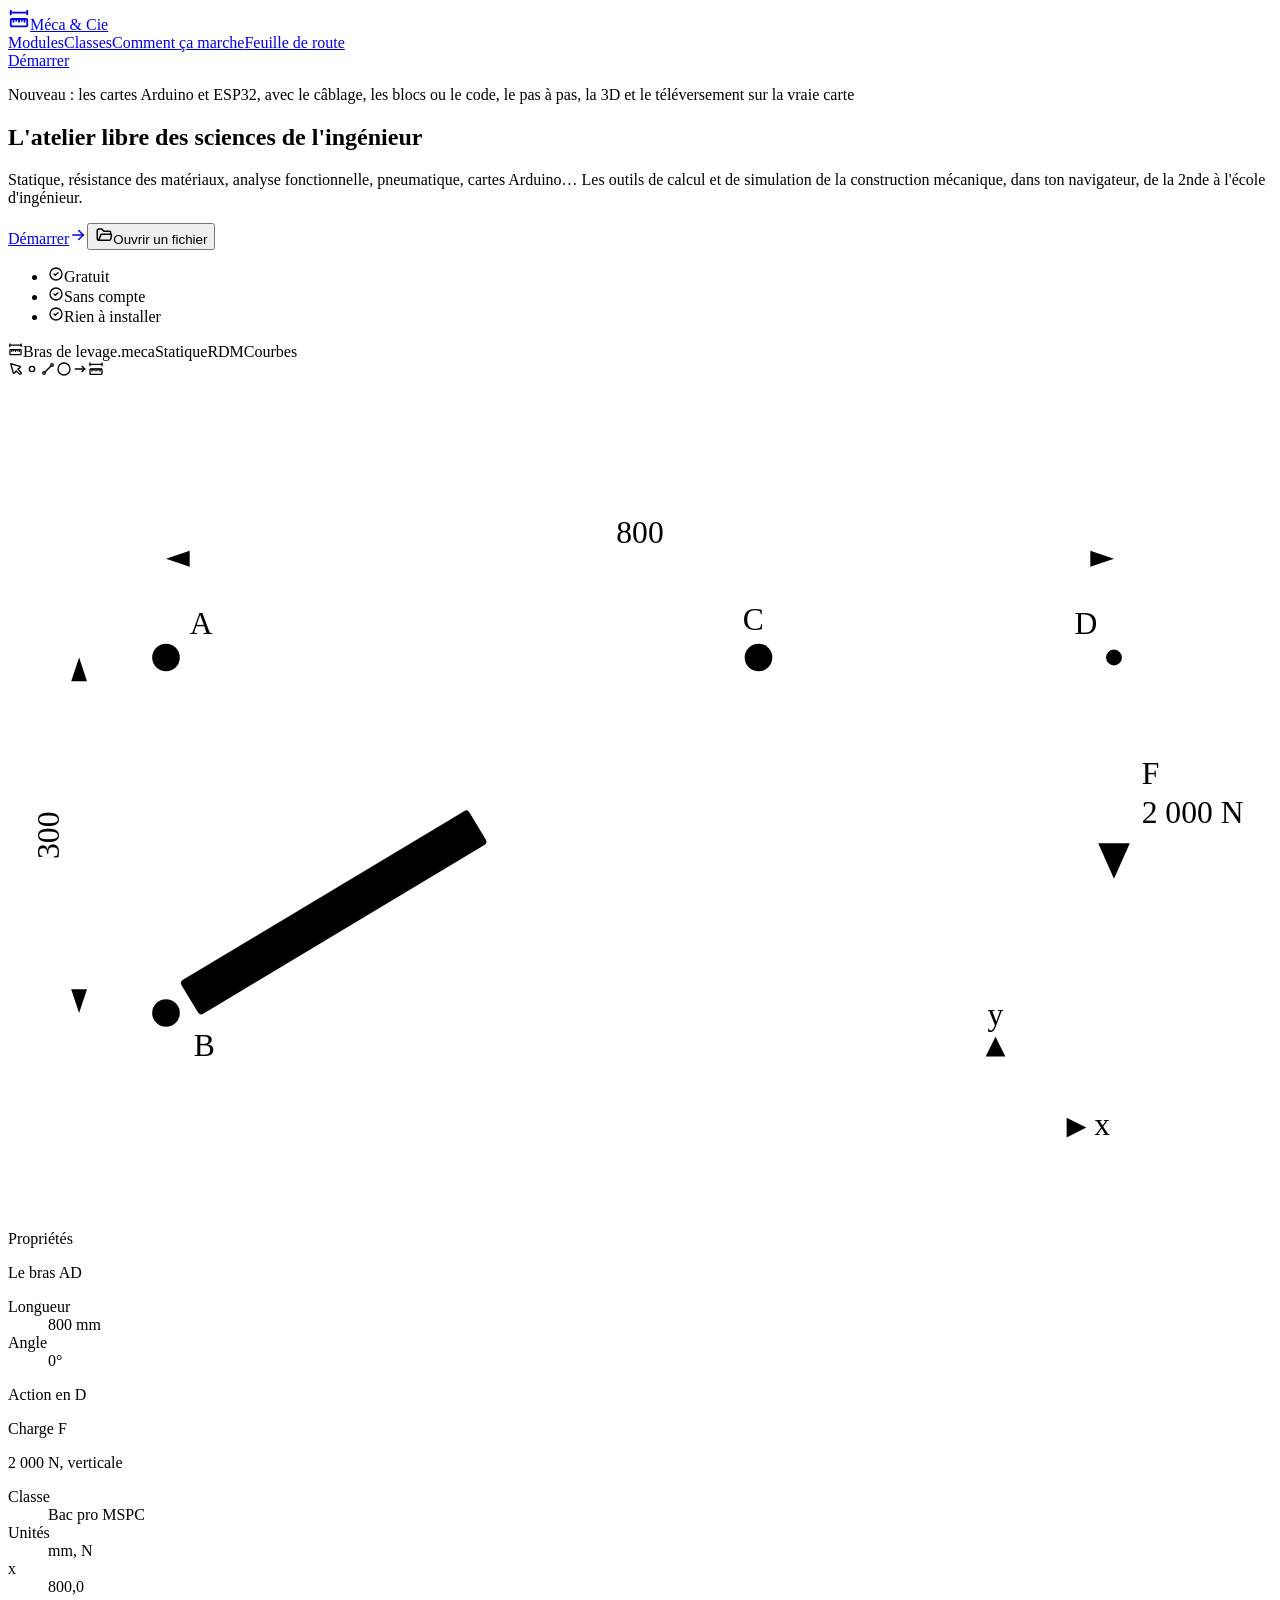
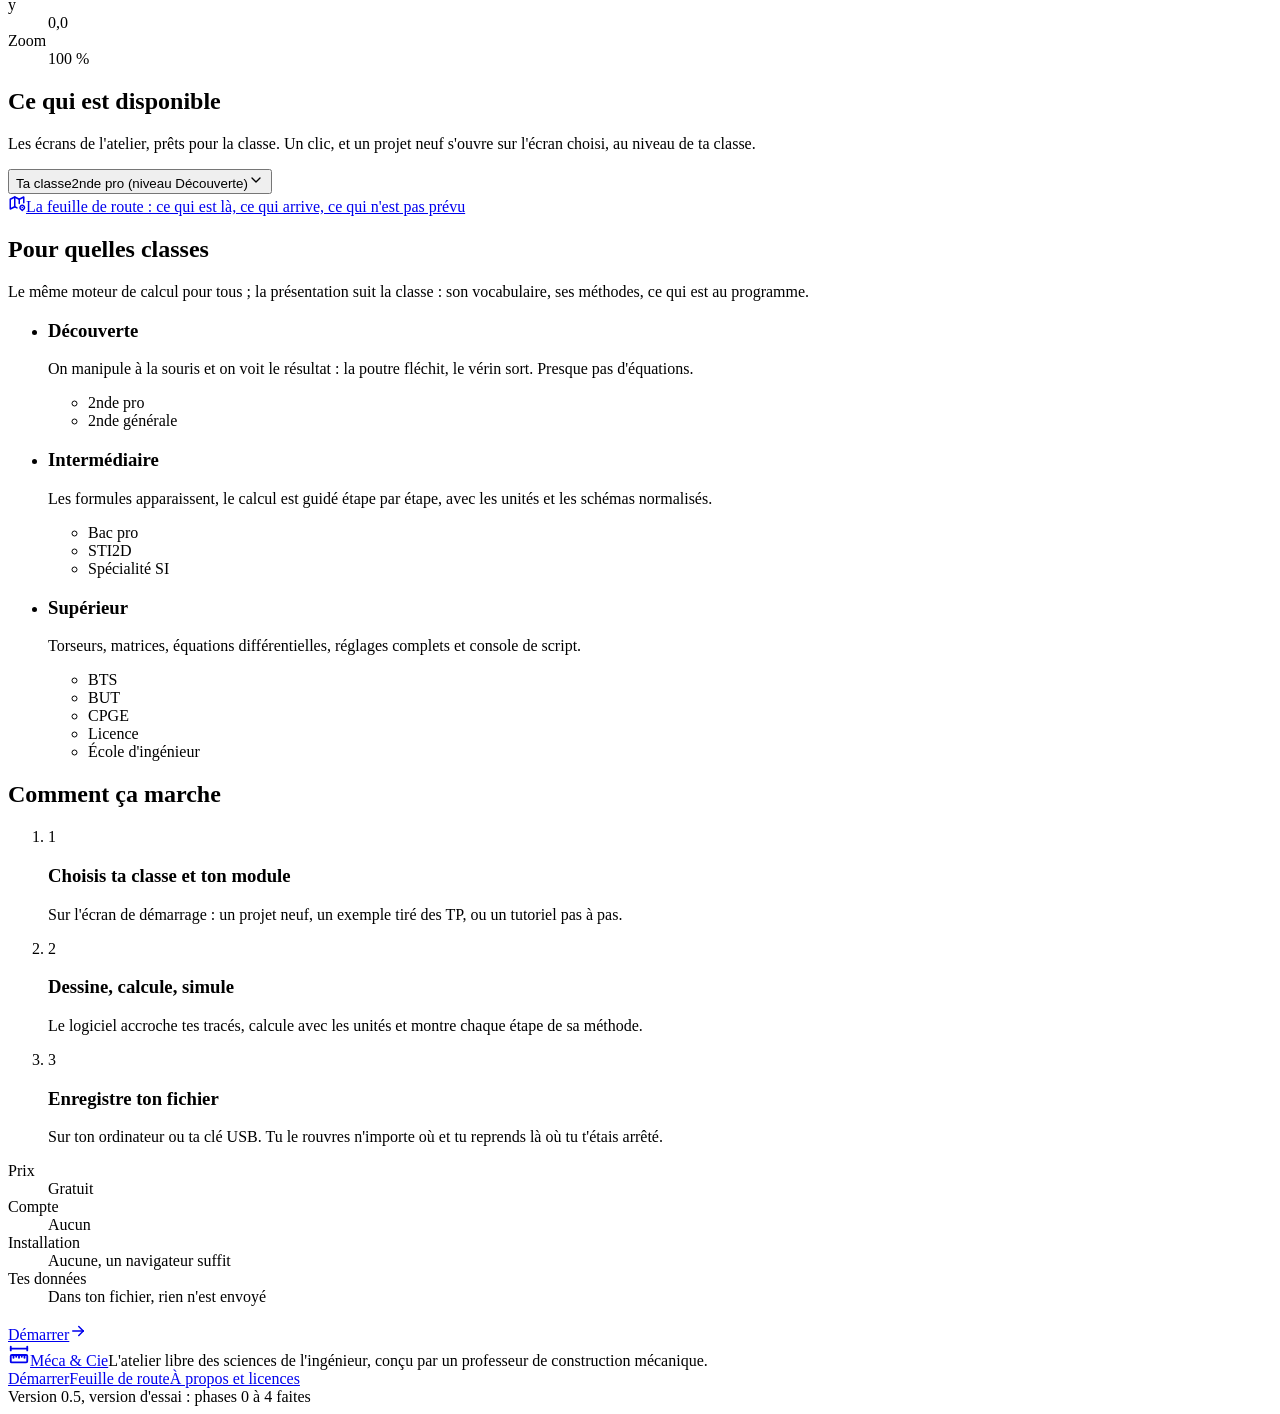
==== index.html @ 63d85617 "Publication du site (12/11/2026 10:40:50)" ====
<!DOCTYPE html><html lang="fr" data-scroll-behavior="smooth" class="IHogDW_variable sm23LG_variable h-full antialiased"><head><meta charSet="utf-8"/><meta name="viewport" content="width=device-width, initial-scale=1"/><link rel="preload" href="/meca-et-cie/_next/static/media/48eea41d8317494f-s.p.0wiir8udbzjvx.woff2" as="font" crossorigin="" type="font/woff2"/><link rel="preload" href="/meca-et-cie/_next/static/media/916cd8a3bde3edf8-s.p.0oace-s_gkfks.woff2" as="font" crossorigin="" type="font/woff2"/><link rel="preload" href="/meca-et-cie/_next/static/media/d6c1ff7e86974212-s.p.40sczeszzbjw1.woff2" as="font" crossorigin="" type="font/woff2"/><link rel="stylesheet" href="/meca-et-cie/_next/static/chunks/0i-q_kq2j11u-.css" data-precedence="next"/><link rel="preload" as="script" fetchPriority="low" href="/meca-et-cie/_next/static/chunks/310vm2bl3xxpt.js"/><script src="/meca-et-cie/_next/static/chunks/3r801q3tr245x.js" async=""></script><script src="/meca-et-cie/_next/static/chunks/0d08a2s33jj_9.js" async=""></script><script src="/meca-et-cie/_next/static/chunks/3r-okv0vpv6lc.js" async=""></script><script src="/meca-et-cie/_next/static/chunks/2urr6-fm2smyv.js" async=""></script><script src="/meca-et-cie/_next/static/chunks/turbopack-22b7xpqrvmo9a.js" async=""></script><script src="/meca-et-cie/_next/static/chunks/1xyl5n6yr9648.js" async=""></script><script src="/meca-et-cie/_next/static/chunks/1cxx6_i6okksu.js" async=""></script><script src="/meca-et-cie/_next/static/chunks/15epa7lwvf031.js" async=""></script><script src="/meca-et-cie/_next/static/chunks/2ncwyrf9lan31.js" async=""></script><script src="/meca-et-cie/_next/static/chunks/3esv10gr0qo5g.js" async=""></script><script src="/meca-et-cie/_next/static/chunks/37lv-vkniyji-.js" async=""></script><script src="/meca-et-cie/_next/static/chunks/1w1cd2tjngdr-.js" async=""></script><script src="/meca-et-cie/_next/static/chunks/2mt7yh74vn_f7.js" async=""></script><script src="/meca-et-cie/_next/static/chunks/3mlsr2p6q4zmv.js" async=""></script><meta name="next-size-adjust" content=""/><title>Méca &amp; Cie</title><meta name="description" content="L&#x27;atelier libre des sciences de l&#x27;ingénieur"/><link rel="icon" href="/meca-et-cie/favicon.ico?favicon.117ezoe8m31dk.ico" sizes="48x48" type="image/x-icon"/><script src="/meca-et-cie/_next/static/chunks/0cz1d0mv5g_q7.js" noModule=""></script></head><body class="min-h-full flex flex-col font-sans"><div hidden=""><!--$--><!--/$--></div><div class="relative overflow-hidden bg-nuit text-white"><div class="grille-nuit pointer-events-none absolute inset-0" aria-hidden="true"></div><header class="relative border-b border-white/10"><div class="mx-auto w-full max-w-[1560px] px-6 lg:px-10 flex h-14 items-center gap-6"><a title="Méca &amp; Cie : retour à l&#x27;accueil" class="flex shrink-0 items-center gap-2 whitespace-nowrap text-white" aria-label="Méca &amp; Cie, retour à l&#x27;accueil" href="/meca-et-cie/"><svg xmlns="http://www.w3.org/2000/svg" width="22" height="22" viewBox="0 0 24 24" fill="none" stroke="currentColor" stroke-width="2" stroke-linecap="round" stroke-linejoin="round" class="tabler-icon tabler-icon-ruler-measure text-cote" aria-hidden="true"><path d="M19.875 12c.621 0 1.125 .512 1.125 1.143v5.714c0 .631 -.504 1.143 -1.125 1.143h-15.875a1 1 0 0 1 -1 -1v-5.857c0 -.631 .504 -1.143 1.125 -1.143h15.75"></path><path d="M9 12v2"></path><path d="M6 12v3"></path><path d="M12 12v3"></path><path d="M18 12v3"></path><path d="M15 12v2"></path><path d="M3 3v4"></path><path d="M3 5h18"></path><path d="M21 3v4"></path></svg><span class="text-titre font-medium ">Méca &amp; Cie</span></a><nav aria-label="Sections de la page" class="ml-auto hidden gap-6 text-corps text-plan-clair md:flex"><a href="#modules" class="transition-colors duration-150 hover:text-white">Modules</a><a href="#classes" class="transition-colors duration-150 hover:text-white">Classes</a><a href="#commencer" class="transition-colors duration-150 hover:text-white">Comment ça marche</a><a class="transition-colors duration-150 hover:text-white" href="/meca-et-cie/feuille-de-route/">Feuille de route</a></nav><a class="ml-auto inline-flex h-9 items-center gap-1.5 rounded-fin border border-white/25 px-4 text-corps font-medium text-white transition-colors duration-150 hover:border-cote hover:text-cote md:ml-0" href="/meca-et-cie/demarrage/">Démarrer</a></div></header><section class="relative mx-auto w-full max-w-[1560px] px-6 lg:px-10 grid items-center gap-12 pb-20 pt-14 lg:grid-cols-[1fr_1.25fr] lg:pb-24 lg:pt-16"><div class="entree"><p class="flex items-start gap-2 text-dense text-plan-clair"><span class="mt-1.5 h-2 w-2 shrink-0 rounded-full bg-cote" aria-hidden="true"></span>Nouveau : les cartes Arduino et ESP32, avec le câblage, les blocs ou le code, le pas à pas, la 3D et le téléversement sur la vraie carte</p><h1 class="mt-6 text-vitrine font-semibold tracking-tight">L&#x27;atelier libre des sciences de l&#x27;ingénieur</h1><p class="mt-5 max-w-xl text-titre leading-relaxed text-plan-clair">Statique, résistance des matériaux, analyse fonctionnelle, pneumatique, cartes Arduino… Les outils de calcul et de simulation de la construction mécanique, dans ton navigateur, de la 2nde à l&#x27;école d&#x27;ingénieur.</p><div class="mt-8"><div><div class="flex flex-wrap gap-3"><a class="inline-flex h-10 items-center gap-2 rounded-fin bg-cote px-5 text-corps font-semibold text-nuit transition-colors duration-150 hover:bg-white" href="/meca-et-cie/demarrage/">Démarrer<svg xmlns="http://www.w3.org/2000/svg" width="18" height="18" viewBox="0 0 24 24" fill="none" stroke="currentColor" stroke-width="2" stroke-linecap="round" stroke-linejoin="round" class="tabler-icon tabler-icon-arrow-right" aria-hidden="true"><path d="M5 12l14 0"></path><path d="M13 18l6 -6"></path><path d="M13 6l6 6"></path></svg></a><button type="button" class="inline-flex h-10 items-center gap-2 rounded-fin border border-white/25 px-5 text-corps font-medium text-white transition-colors duration-150 hover:border-white/60"><svg xmlns="http://www.w3.org/2000/svg" width="18" height="18" viewBox="0 0 24 24" fill="none" stroke="currentColor" stroke-width="2" stroke-linecap="round" stroke-linejoin="round" class="tabler-icon tabler-icon-folder-open" aria-hidden="true"><path d="M5 19l2.757 -7.351a1 1 0 0 1 .936 -.649h12.307a1 1 0 0 1 .986 1.164l-.996 5.211a2 2 0 0 1 -1.964 1.625h-14.026a2 2 0 0 1 -2 -2v-11a2 2 0 0 1 2 -2h4l3 3h7a2 2 0 0 1 2 2v2"></path></svg>Ouvrir un fichier</button></div></div></div><ul class="mt-8 flex flex-wrap gap-x-6 gap-y-2 text-dense text-plan-clair"><li class="flex items-center gap-1.5"><svg xmlns="http://www.w3.org/2000/svg" width="16" height="16" viewBox="0 0 24 24" fill="none" stroke="currentColor" stroke-width="2" stroke-linecap="round" stroke-linejoin="round" class="tabler-icon tabler-icon-circle-check text-cote" aria-hidden="true"><path d="M3 12a9 9 0 1 0 18 0a9 9 0 1 0 -18 0"></path><path d="M9 12l2 2l4 -4"></path></svg>Gratuit</li><li class="flex items-center gap-1.5"><svg xmlns="http://www.w3.org/2000/svg" width="16" height="16" viewBox="0 0 24 24" fill="none" stroke="currentColor" stroke-width="2" stroke-linecap="round" stroke-linejoin="round" class="tabler-icon tabler-icon-circle-check text-cote" aria-hidden="true"><path d="M3 12a9 9 0 1 0 18 0a9 9 0 1 0 -18 0"></path><path d="M9 12l2 2l4 -4"></path></svg>Sans compte</li><li class="flex items-center gap-1.5"><svg xmlns="http://www.w3.org/2000/svg" width="16" height="16" viewBox="0 0 24 24" fill="none" stroke="currentColor" stroke-width="2" stroke-linecap="round" stroke-linejoin="round" class="tabler-icon tabler-icon-circle-check text-cote" aria-hidden="true"><path d="M3 12a9 9 0 1 0 18 0a9 9 0 1 0 -18 0"></path><path d="M9 12l2 2l4 -4"></path></svg>Rien à installer</li></ul></div><div class="entree overflow-hidden rounded-panneau border border-white/15 bg-white text-plan" style="--delai:0.15s" aria-hidden="true"><div class="flex h-8 items-center gap-2 bg-plan px-3"><svg xmlns="http://www.w3.org/2000/svg" width="15" height="15" viewBox="0 0 24 24" fill="none" stroke="currentColor" stroke-width="2" stroke-linecap="round" stroke-linejoin="round" class="tabler-icon tabler-icon-ruler-measure text-cote"><path d="M19.875 12c.621 0 1.125 .512 1.125 1.143v5.714c0 .631 -.504 1.143 -1.125 1.143h-15.875a1 1 0 0 1 -1 -1v-5.857c0 -.631 .504 -1.143 1.125 -1.143h15.75"></path><path d="M9 12v2"></path><path d="M6 12v3"></path><path d="M12 12v3"></path><path d="M18 12v3"></path><path d="M15 12v2"></path><path d="M3 3v4"></path><path d="M3 5h18"></path><path d="M21 3v4"></path></svg><span class="text-legende font-medium text-white">Bras de levage.meca</span><span class="ml-3 flex gap-1 text-legende"><span class="rounded-fin bg-white px-2 py-0.5 font-medium text-plan">Statique</span><span class="px-2 py-0.5 text-plan-clair">RDM</span><span class="px-2 py-0.5 text-plan-clair">Courbes</span></span></div><div class="flex"><div class="flex flex-col gap-1 border-r border-bordure p-1.5"><span class="flex h-7 w-7 items-center justify-center rounded-fin text-ardoise"><svg xmlns="http://www.w3.org/2000/svg" width="16" height="16" viewBox="0 0 24 24" fill="none" stroke="currentColor" stroke-width="2" stroke-linecap="round" stroke-linejoin="round" class="tabler-icon tabler-icon-pointer"><path d="M7.904 17.563a1.2 1.2 0 0 0 2.228 .308l2.09 -3.093l4.907 4.907a1.067 1.067 0 0 0 1.509 0l1.047 -1.047a1.067 1.067 0 0 0 0 -1.509l-4.907 -4.907l3.113 -2.09a1.2 1.2 0 0 0 -.309 -2.228l-13.582 -3.904l3.904 13.563"></path></svg></span><span class="flex h-7 w-7 items-center justify-center rounded-fin text-ardoise"><svg xmlns="http://www.w3.org/2000/svg" width="16" height="16" viewBox="0 0 24 24" fill="none" stroke="currentColor" stroke-width="2" stroke-linecap="round" stroke-linejoin="round" class="tabler-icon tabler-icon-point"><path d="M8 12a4 4 0 1 0 8 0a4 4 0 1 0 -8 0"></path></svg></span><span class="flex h-7 w-7 items-center justify-center rounded-fin bg-etiquette text-trace"><svg xmlns="http://www.w3.org/2000/svg" width="16" height="16" viewBox="0 0 24 24" fill="none" stroke="currentColor" stroke-width="2" stroke-linecap="round" stroke-linejoin="round" class="tabler-icon tabler-icon-line"><path d="M4 18a2 2 0 1 0 4 0a2 2 0 1 0 -4 0"></path><path d="M16 6a2 2 0 1 0 4 0a2 2 0 1 0 -4 0"></path><path d="M7.5 16.5l9 -9"></path></svg></span><span class="flex h-7 w-7 items-center justify-center rounded-fin text-ardoise"><svg xmlns="http://www.w3.org/2000/svg" width="16" height="16" viewBox="0 0 24 24" fill="none" stroke="currentColor" stroke-width="2" stroke-linecap="round" stroke-linejoin="round" class="tabler-icon tabler-icon-circle"><path d="M3 12a9 9 0 1 0 18 0a9 9 0 1 0 -18 0"></path></svg></span><span class="flex h-7 w-7 items-center justify-center rounded-fin text-ardoise"><svg xmlns="http://www.w3.org/2000/svg" width="16" height="16" viewBox="0 0 24 24" fill="none" stroke="currentColor" stroke-width="2" stroke-linecap="round" stroke-linejoin="round" class="tabler-icon tabler-icon-arrow-narrow-right"><path d="M5 12l14 0"></path><path d="M15 16l4 -4"></path><path d="M15 8l4 4"></path></svg></span><span class="flex h-7 w-7 items-center justify-center rounded-fin text-ardoise"><svg xmlns="http://www.w3.org/2000/svg" width="16" height="16" viewBox="0 0 24 24" fill="none" stroke="currentColor" stroke-width="2" stroke-linecap="round" stroke-linejoin="round" class="tabler-icon tabler-icon-ruler-measure"><path d="M19.875 12c.621 0 1.125 .512 1.125 1.143v5.714c0 .631 -.504 1.143 -1.125 1.143h-15.875a1 1 0 0 1 -1 -1v-5.857c0 -.631 .504 -1.143 1.125 -1.143h15.75"></path><path d="M9 12v2"></path><path d="M6 12v3"></path><path d="M12 12v3"></path><path d="M18 12v3"></path><path d="M15 12v2"></path><path d="M3 3v4"></path><path d="M3 5h18"></path><path d="M21 3v4"></path></svg></span></div><div class="feuille-quadrillee min-w-0 flex-1 p-2"><svg viewBox="0 0 640 420" class="h-auto w-full" role="img" aria-label="Schéma d&#x27;un bras de levage : le bras AD de 800 mm est articulé sur le bâti en A, un vérin BC le soulève depuis B, 300 mm sous A, et une charge F de 2 000 N est accrochée en D."><line x1="80" y1="40" x2="80" y2="380" pathLength="1" class="trace-anime stroke-plan" stroke-width="2.5"></line><g class="apparait stroke-plan" stroke-width="1" style="--delai:0.3s"><line x1="80" y1="46" x2="67" y2="59"></line><line x1="80" y1="62" x2="67" y2="75"></line><line x1="80" y1="78" x2="67" y2="91"></line><line x1="80" y1="94" x2="67" y2="107"></line><line x1="80" y1="110" x2="67" y2="123"></line><line x1="80" y1="126" x2="67" y2="139"></line><line x1="80" y1="142" x2="67" y2="155"></line><line x1="80" y1="158" x2="67" y2="171"></line><line x1="80" y1="174" x2="67" y2="187"></line><line x1="80" y1="190" x2="67" y2="203"></line><line x1="80" y1="206" x2="67" y2="219"></line><line x1="80" y1="222" x2="67" y2="235"></line><line x1="80" y1="238" x2="67" y2="251"></line><line x1="80" y1="254" x2="67" y2="267"></line><line x1="80" y1="270" x2="67" y2="283"></line><line x1="80" y1="286" x2="67" y2="299"></line><line x1="80" y1="302" x2="67" y2="315"></line><line x1="80" y1="318" x2="67" y2="331"></line><line x1="80" y1="334" x2="67" y2="347"></line><line x1="80" y1="350" x2="67" y2="363"></line><line x1="80" y1="366" x2="67" y2="379"></line></g><line x1="80" y1="140" x2="560" y2="140" pathLength="1" class="trace-anime stroke-plan" stroke-width="5" stroke-linecap="round" style="--delai:0.2s"></line><g transform="translate(80 320) rotate(-30.96375653207352)"><line x1="7" y1="0" x2="14" y2="0" class="stroke-plan" stroke-width="3"></line><rect x="14" y="-10" width="170" height="20" rx="2" pathLength="1" class="trace-anime fill-white stroke-plan" stroke-width="2" style="--delai:0.5s"></rect><line x1="150" y1="-8" x2="150" y2="8" class="apparait stroke-plan" stroke-width="2" style="--delai:0.9s"></line><line x1="150" y1="0" x2="342.857113690718" y2="0" pathLength="1" class="trace-anime stroke-plan" stroke-width="4" style="--delai:0.75s"></line></g><g class="fill-white stroke-plan" stroke-width="2"><circle cx="80" cy="140" r="7"></circle><circle cx="80" cy="320" r="7"></circle><circle cx="380" cy="140" r="7"></circle></g><circle cx="560" cy="140" r="4" class="fill-plan"></circle><g class="apparait" style="--delai:1.1s"><line x1="560" y1="150" x2="560" y2="238" class="stroke-force" stroke-width="3"></line><polygon points="560,252 552,234 568,234" class="fill-force"></polygon><text x="574" y="204" class="fill-force font-sans text-[17px] font-medium">F</text><text x="574" y="224" class="fill-force font-mono text-[13px]">2 000 N</text></g><g class="apparait" style="--delai:1.3s"><g class="stroke-cote-fonce" stroke-width="1"><line x1="560" y1="128" x2="560" y2="82"></line><line x1="84" y1="90" x2="556" y2="90"></line><line x1="62" y1="140" x2="28" y2="140"></line><line x1="62" y1="320" x2="28" y2="320"></line><line x1="36" y1="144" x2="36" y2="316"></line></g><g class="fill-cote-fonce"><polygon points="80,90 92,86 92,94"></polygon><polygon points="560,90 548,86 548,94"></polygon><polygon points="36,140 32,152 40,152"></polygon><polygon points="36,320 32,308 40,308"></polygon></g><text x="320" y="82" text-anchor="middle" class="fill-cote-fonce font-mono text-[13px]">800</text><text x="26" y="230" text-anchor="middle" transform="rotate(-90 26 230)" class="fill-cote-fonce font-mono text-[13px]">300</text></g><g class="apparait fill-plan font-sans text-[15px] font-medium" style="--delai:1s"><text x="92" y="128">A</text><text x="94" y="342">B</text><text x="372" y="126">C</text><text x="540" y="128">D</text></g><g class="apparait stroke-ardoise" stroke-width="1.5" style="--delai:1.4s"><line x1="500" y1="378" x2="540" y2="378"></line><line x1="500" y1="378" x2="500" y2="338"></line><polygon points="546,378 536,373 536,383" class="fill-ardoise stroke-none"></polygon><polygon points="500,332 495,342 505,342" class="fill-ardoise stroke-none"></polygon></g><g class="apparait fill-ardoise font-mono text-[13px]" style="--delai:1.4s"><text x="550" y="382">x</text><text x="496" y="326">y</text></g></svg></div><div class="hidden w-40 shrink-0 border-l border-bordure p-3 sm:block"><p class="text-legende text-ardoise">Propriétés</p><p class="mt-2 text-dense font-medium">Le bras AD</p><dl class="mt-2 grid grid-cols-[1fr_auto] gap-y-1 text-legende"><dt class="text-ardoise">Longueur</dt><dd class="font-mono tabular-nums">800 mm</dd><dt class="text-ardoise">Angle</dt><dd class="font-mono tabular-nums">0°</dd></dl><p class="mt-4 text-legende text-ardoise">Action en D</p><p class="mt-1 flex items-center gap-1.5 text-dense font-medium"><span class="h-2 w-2 rounded-full bg-force"></span>Charge F</p><p class="mt-1 font-mono text-legende tabular-nums">2 000 N, verticale</p></div></div><dl class="flex h-7 shrink-0 items-stretch overflow-hidden border-t border-bordure bg-white text-legende "><div class="flex min-w-0 items-center gap-1.5 border-r border-bordure px-3 last:border-r-0"><dt class="shrink-0 text-ardoise">Classe</dt><dd class="truncate text-plan ">Bac pro MSPC</dd></div><div class="flex min-w-0 items-center gap-1.5 border-r border-bordure px-3 last:border-r-0"><dt class="shrink-0 text-ardoise">Unités</dt><dd class="truncate text-plan ">mm, N</dd></div><div class="flex min-w-0 items-center gap-1.5 border-r border-bordure px-3 last:border-r-0"><dt class="shrink-0 text-ardoise">x</dt><dd class="truncate text-plan font-mono tabular-nums">800,0</dd></div><div class="flex min-w-0 items-center gap-1.5 border-r border-bordure px-3 last:border-r-0"><dt class="shrink-0 text-ardoise">y</dt><dd class="truncate text-plan font-mono tabular-nums">0,0</dd></div><div class="flex min-w-0 items-center gap-1.5 border-r border-bordure px-3 last:border-r-0"><dt class="shrink-0 text-ardoise">Zoom</dt><dd class="truncate text-plan font-mono tabular-nums">100 %</dd></div></dl></div></section></div><main class="flex-1 text-plan"><section id="modules" class="scroll-mt-4 border-b border-bordure bg-white"><div class="mx-auto w-full max-w-[1560px] px-6 lg:px-10 py-16"><div class="flex flex-wrap items-end gap-6"><div class="min-w-0 max-w-2xl"><h2 class="text-section font-semibold tracking-tight">Ce qui est disponible</h2><p class="mt-3 text-titre leading-relaxed text-ardoise">Les écrans de l&#x27;atelier, prêts pour la classe. Un clic, et un projet neuf s&#x27;ouvre sur l&#x27;écran choisi, au niveau de ta classe.</p></div><div class="ml-auto"><div class="relative"><button type="button" aria-haspopup="dialog" aria-expanded="false" class="flex h-11 items-center gap-3 rounded-fin border border-bordure bg-white pl-3 pr-2.5 text-left transition-colors duration-150 hover:border-trace"><span class="flex flex-col"><span class="text-legende text-ardoise">Ta classe</span><span class="text-corps font-medium text-plan">2nde pro<span class="font-normal text-ardoise"> (niveau <!-- -->Découverte<!-- -->)</span></span></span><svg xmlns="http://www.w3.org/2000/svg" width="16" height="16" viewBox="0 0 24 24" fill="none" stroke="currentColor" stroke-width="2" stroke-linecap="round" stroke-linejoin="round" class="tabler-icon tabler-icon-chevron-down text-ardoise transition-transform duration-150 " aria-hidden="true"><path d="M6 9l6 6l6 -6"></path></svg></button></div></div></div><div class="mt-8 min-h-[12rem]"></div><a class="mt-6 inline-flex items-center gap-2 text-corps font-medium text-trace transition-colors duration-150 hover:text-plan" href="/meca-et-cie/feuille-de-route/"><svg xmlns="http://www.w3.org/2000/svg" width="18" height="18" viewBox="0 0 24 24" fill="none" stroke="currentColor" stroke-width="2" stroke-linecap="round" stroke-linejoin="round" class="tabler-icon tabler-icon-map-2" aria-hidden="true"><path d="M12 18.5l-3 -1.5l-6 3v-13l6 -3l6 3l6 -3v7.5"></path><path d="M9 4v13"></path><path d="M15 7v5.5"></path><path d="M21.121 20.121a3 3 0 1 0 -4.242 0c.418 .419 1.125 1.045 2.121 1.879c1.051 -.89 1.759 -1.516 2.121 -1.879"></path><path d="M19 18v.01"></path></svg>La feuille de route : ce qui est là, ce qui arrive, ce qui n&#x27;est pas prévu</a></div></section><section id="classes" class="mx-auto w-full max-w-[1560px] px-6 lg:px-10 scroll-mt-4 py-16"><div class="max-w-2xl"><h2 class="text-section font-semibold tracking-tight">Pour quelles classes</h2><p class="mt-3 text-titre leading-relaxed text-ardoise">Le même moteur de calcul pour tous ; la présentation suit la classe : son vocabulaire, ses méthodes, ce qui est au programme.</p></div><ul class="mt-8 grid gap-4 md:grid-cols-3"><li class="flex flex-col rounded-panneau border border-bordure bg-white p-5"><h3 class="text-titre font-medium">Découverte</h3><p class="mt-2 flex-1 text-dense leading-relaxed text-ardoise">On manipule à la souris et on voit le résultat : la poutre fléchit, le vérin sort. Presque pas d&#x27;équations.</p><ul class="mt-4 flex flex-wrap gap-1.5"><li title="familles de métiers, dont MPMIA" class="rounded-fin border border-bordure px-2 py-0.5 text-legende text-plan">2nde pro</li><li title="options SI et CIT" class="rounded-fin border border-bordure px-2 py-0.5 text-legende text-plan">2nde générale</li></ul></li><li class="flex flex-col rounded-panneau border border-bordure bg-white p-5"><h3 class="text-titre font-medium">Intermédiaire</h3><p class="mt-2 flex-1 text-dense leading-relaxed text-ardoise">Les formules apparaissent, le calcul est guidé étape par étape, avec les unités et les schémas normalisés.</p><ul class="mt-4 flex flex-wrap gap-1.5"><li title="1re et Tle : MSPC, MELEC pour la construction mécanique…" class="rounded-fin border border-bordure px-2 py-0.5 text-legende text-plan">Bac pro</li><li title="1re et Tle, dont 2I2D" class="rounded-fin border border-bordure px-2 py-0.5 text-legende text-plan">STI2D</li><li title="1re et Tle générales" class="rounded-fin border border-bordure px-2 py-0.5 text-legende text-plan">Spécialité SI</li></ul></li><li class="flex flex-col rounded-panneau border border-bordure bg-white p-5"><h3 class="text-titre font-medium">Supérieur</h3><p class="mt-2 flex-1 text-dense leading-relaxed text-ardoise">Torseurs, matrices, équations différentielles, réglages complets et console de script.</p><ul class="mt-4 flex flex-wrap gap-1.5"><li title="dont Maintenance des systèmes, options A et B" class="rounded-fin border border-bordure px-2 py-0.5 text-legende text-plan">BTS</li><li title="dont Génie mécanique et productique" class="rounded-fin border border-bordure px-2 py-0.5 text-legende text-plan">BUT</li><li title="sciences industrielles de l&#x27;ingénieur" class="rounded-fin border border-bordure px-2 py-0.5 text-legende text-plan">CPGE</li><li title="sciences pour l&#x27;ingénieur" class="rounded-fin border border-bordure px-2 py-0.5 text-legende text-plan">Licence</li><li title="cycle préparatoire et cycle ingénieur" class="rounded-fin border border-bordure px-2 py-0.5 text-legende text-plan">École d&#x27;ingénieur</li></ul></li></ul></section><section id="commencer" class="scroll-mt-4 border-t border-bordure bg-white"><div class="mx-auto w-full max-w-[1560px] px-6 lg:px-10 grid gap-12 py-16 lg:grid-cols-[minmax(0,1.3fr)_minmax(0,1fr)]"><div><h2 class="text-section font-semibold tracking-tight">Comment ça marche</h2><ol class="mt-8 space-y-6"><li class="flex gap-4"><span class="flex h-8 w-8 shrink-0 items-center justify-center rounded-fin border border-bordure font-mono text-corps text-trace">1</span><div><h3 class="text-titre font-medium">Choisis ta classe et ton module</h3><p class="mt-1 max-w-xl text-corps leading-relaxed text-ardoise">Sur l&#x27;écran de démarrage : un projet neuf, un exemple tiré des TP, ou un tutoriel pas à pas.</p></div></li><li class="flex gap-4"><span class="flex h-8 w-8 shrink-0 items-center justify-center rounded-fin border border-bordure font-mono text-corps text-trace">2</span><div><h3 class="text-titre font-medium">Dessine, calcule, simule</h3><p class="mt-1 max-w-xl text-corps leading-relaxed text-ardoise">Le logiciel accroche tes tracés, calcule avec les unités et montre chaque étape de sa méthode.</p></div></li><li class="flex gap-4"><span class="flex h-8 w-8 shrink-0 items-center justify-center rounded-fin border border-bordure font-mono text-corps text-trace">3</span><div><h3 class="text-titre font-medium">Enregistre ton fichier</h3><p class="mt-1 max-w-xl text-corps leading-relaxed text-ardoise">Sur ton ordinateur ou ta clé USB. Tu le rouvres n&#x27;importe où et tu reprends là où tu t&#x27;étais arrêté.</p></div></li></ol></div><div class="lg:pt-2"><dl class="grid grid-cols-2 overflow-hidden rounded-panneau border border-bordure"><div class="px-4 py-3 border-r border-bordure "><dt class="text-legende text-ardoise">Prix</dt><dd class="mt-0.5 text-corps font-medium">Gratuit</dd></div><div class="px-4 py-3  "><dt class="text-legende text-ardoise">Compte</dt><dd class="mt-0.5 text-corps font-medium">Aucun</dd></div><div class="px-4 py-3 border-r border-bordure border-t border-bordure"><dt class="text-legende text-ardoise">Installation</dt><dd class="mt-0.5 text-corps font-medium">Aucune, un navigateur suffit</dd></div><div class="px-4 py-3  border-t border-bordure"><dt class="text-legende text-ardoise">Tes données</dt><dd class="mt-0.5 text-corps font-medium">Dans ton fichier, rien n&#x27;est envoyé</dd></div></dl><a class="mt-6 inline-flex h-10 items-center gap-2 rounded-fin bg-trace px-5 text-corps font-semibold text-white transition-colors duration-150 hover:bg-plan" href="/meca-et-cie/demarrage/">Démarrer<svg xmlns="http://www.w3.org/2000/svg" width="18" height="18" viewBox="0 0 24 24" fill="none" stroke="currentColor" stroke-width="2" stroke-linecap="round" stroke-linejoin="round" class="tabler-icon tabler-icon-arrow-right" aria-hidden="true"><path d="M5 12l14 0"></path><path d="M13 18l6 -6"></path><path d="M13 6l6 6"></path></svg></a></div></div></section></main><footer class="bg-nuit text-plan-clair"><div class="mx-auto w-full max-w-[1560px] px-6 lg:px-10 flex flex-wrap items-center gap-x-8 gap-y-3 py-6 text-dense"><a title="Méca &amp; Cie : retour à l&#x27;accueil" class="flex shrink-0 items-center gap-2 whitespace-nowrap text-white" aria-label="Méca &amp; Cie, retour à l&#x27;accueil" href="/meca-et-cie/"><svg xmlns="http://www.w3.org/2000/svg" width="22" height="22" viewBox="0 0 24 24" fill="none" stroke="currentColor" stroke-width="2" stroke-linecap="round" stroke-linejoin="round" class="tabler-icon tabler-icon-ruler-measure text-cote" aria-hidden="true"><path d="M19.875 12c.621 0 1.125 .512 1.125 1.143v5.714c0 .631 -.504 1.143 -1.125 1.143h-15.875a1 1 0 0 1 -1 -1v-5.857c0 -.631 .504 -1.143 1.125 -1.143h15.75"></path><path d="M9 12v2"></path><path d="M6 12v3"></path><path d="M12 12v3"></path><path d="M18 12v3"></path><path d="M15 12v2"></path><path d="M3 3v4"></path><path d="M3 5h18"></path><path d="M21 3v4"></path></svg><span class="text-titre font-medium ">Méca &amp; Cie</span></a><span>L&#x27;atelier libre des sciences de l&#x27;ingénieur, conçu par un professeur de construction mécanique.</span><nav aria-label="Pied de page" class="flex gap-5 md:ml-auto"><a class="hover:text-white" href="/meca-et-cie/demarrage/">Démarrer</a><a class="hover:text-white" href="/meca-et-cie/feuille-de-route/">Feuille de route</a><a class="hover:text-white" href="/meca-et-cie/a-propos/">À propos et licences</a></nav><span class="text-legende">Version 0.5, version d&#x27;essai : phases 0 à 4 faites</span></div></footer><!--$--><!--/$--><div role="status" aria-live="polite" class="pointer-events-none fixed bottom-20 right-4 z-50 flex w-[24rem] max-w-[calc(100vw-2rem)] flex-col gap-2 print:hidden"></div><script id="_R_">(globalThis["TURBOPACK"] || (globalThis["TURBOPACK"] = [])).push({"otherChunks":["static/chunks/310vm2bl3xxpt.js","static/chunks/3r801q3tr245x.js","static/chunks/0d08a2s33jj_9.js","static/chunks/3r-okv0vpv6lc.js","static/chunks/2urr6-fm2smyv.js"],"runtimeModuleIds":[94553]});</script><script src="/meca-et-cie/_next/static/chunks/310vm2bl3xxpt.js" async=""></script><script>(self.__next_f=self.__next_f||[]).push([0])</script><script>self.__next_f.push([1,"1:\"$Sreact.fragment\"\n2:\"/meca-et-cie/_next/static/chunks/1xyl5n6yr9648.js\"\n3:I[39756,[\"$2\"],\"default\"]\n4:I[37457,[\"$2\"],\"default\"]\n5:I[43551,[\"$2\"],\"Fenetre\"]\n6:I[43551,[\"$2\"],\"Notifications\"]\n8:\"/meca-et-cie/_next/static/chunks/1cxx6_i6okksu.js\"\n9:\"/meca-et-cie/_next/static/chunks/15epa7lwvf031.js\"\na:\"/meca-et-cie/_next/static/chunks/2ncwyrf9lan31.js\"\nb:\"/meca-et-cie/_next/static/chunks/3esv10gr0qo5g.js\"\nc:\"/meca-et-cie/_next/static/chunks/37lv-vkniyji-.js\"\nd:\"/meca-et-cie/_next/static/chunks/1w1cd2tjngdr-.js\"\ne:\"/meca-et-cie/_next/static/chunks/2mt7yh74vn_f7.js\"\nf:\"/meca-et-cie/_next/static/chunks/3mlsr2p6q4zmv.js\"\n10:I[22016,[\"$2\",\"$8\",\"$9\",\"$a\",\"$b\",\"$c\",\"$d\",\"$e\",\"$f\"],\"\"]\n1e:\"ViewportBoundary\"\n1f:I[97367,[\"$2\"],\"$1e\"]\n21:\"MetadataBoundary\"\n22:I[97367,[\"$2\"],\"$21\"]\n23:\"$Sreact.suspense\"\n25:I[68027,[\"$2\"],\"default\",1]\n:HL[\"/meca-et-cie/_next/static/chunks/0i-q_kq2j11u-.css\",\"style\"]\n:HL[\"/meca-et-cie/_next/static/media/48eea41d8317494f-s.p.0wiir8udbzjvx.woff2\",\"font\",{\"crossOrigin\":\"\",\"type\":\"font/woff2\"}]\n:HL[\"/meca-et-cie/_next/static/media/916cd8a3bde3edf8-s.p.0oace-s_gkfks.woff2\",\"font\",{\"crossOrigin\":\"\",\"type\":\"font/woff2\"}]\n:HL[\"/meca-et-cie/_next/static/media/d6c1ff7e86974212-s.p.40sczeszzbjw1.woff2\",\"font\",{\"crossOrigin\":\"\",\"type\":\"font/woff2\"}]\n7:[[\"children\",{\"s\":\"__PAGE__\",\"h\":512,\"d\":{\"r\":[\"$\",\"$1\",\"c\",{\"children\":[[[\"$\",\"div\",null,{\"className\":\"relative overflow-hidden bg-nuit text-white\",\"children\":[[\"$\",\"div\",null,{\"className\":\"grille-nuit pointer-events-none absolute inset-0\",\"aria-hidden\":true}],[\"$\",\"header\",null,{\"className\":\"relative border-b border-white/10\",\"children\":[\"$\",\"div\",null,{\"className\":\"mx-auto w-full max-w-[1560px] px-6 lg:px-10 flex h-14 items-center gap-6\",\"children\":[[\"$\",\"$L10\",null,{\"href\":\"/\",\"title\":\"Méca \u0026 Cie : retour à l'accueil\",\"className\":\"flex shrink-0 items-center gap-2 whitespace-nowrap text-white\",\"aria-label\":\"Méca \u0026 Cie, retour à l'accueil\",\"children\":[[\"$\",\"svg\",null,{\"ref\":\"$undefined\",\"xmlns\":\"http://www.w3.org/2000/svg\",\"width\":22,\"height\":22,\"viewBox\":\"0 0 24 24\",\"fill\":\"none\",\"stroke\":\"currentColor\",\"strokeWidth\":2,\"strokeLinecap\":\"round\",\"strokeLinejoin\":\"round\",\"className\":\"tabler-icon tabler-icon-ruler-measure text-cote\",\"aria-hidden\":true,\"children\":[\"$undefined\",[\"$\",\"path\",\"svg-0\",{\"d\":\"M19.875 12c.621 0 1.125 .512 1.125 1.143v5.714c0 .631 -.504 1.143 -1.125 1.143h-15.875a1 1 0 0 1 -1 -1v-5.857c0 -.631 .504 -1.143 1.125 -1.143h15.75\"}],[\"$\",\"path\",\"svg-1\",{\"d\":\"M9 12v2\"}],[\"$\",\"path\",\"svg-2\",{\"d\":\"M6 12v3\"}],[\"$\",\"path\",\"svg-3\",{\"d\":\"M12 12v3\"}],[\"$\",\"path\",\"svg-4\",{\"d\":\"M18 12v3\"}],[\"$\",\"path\",\"svg-5\",{\"d\":\"M15 12v2\"}],[\"$\",\"path\",\"svg-6\",{\"d\":\"M3 3v4\"}],[\"$\",\"path\",\"svg-7\",{\"d\":\"M3 5h18\"}],[\"$\",\"path\",\"svg-8\",{\"d\":\"M21 3v4\"}],\"$undefined\"]}],[\"$\",\"span\",null,{\"className\":\"text-titre font-medium \",\"children\":\"Méca \u0026 Cie\"}],false]}],[\"$\",\"nav\",null,{\"aria-label\":\"Sections de la page\",\"className\":\"ml-auto hidden gap-6 text-corps text-plan-clair md:flex\",\"children\":[[\"$\",\"a\",null,{\"href\":\"#modules\",\"className\":\"transition-colors duration-150 hover:text-white\",\"children\":\"Modules\"}],[\"$\",\"a\",null,{\"href\":\"#classes\",\"className\":\"transition-colors duration-150 hover:text-white\",\"children\":\"Classes\"}],[\"$\",\"a\",null,{\"href\":\"#commencer\",\"className\":\"transition-colors duration-150 hover:text-white\",\"children\":\"Comment ça marche\"}],[\"$\",\"$L10\",null,{\"href\":\"/feuille-de-route/\",\"className\":\"transition-colors duration-150 hover:text-white\",\"children\":\"Feuille de route\"}]]}],[\"$\",\"$L10\",null,{\"href\":\"/demarrage/\",\"className\":\"ml-auto inline-flex h-9 items-center gap-1.5 rounded-fin border border-white/25 px-4 text-corps font-medium text-white transition-colors duration-150 hover:border-cote hover:text-cote md:ml-0\",\"children\":\"Démarrer\"}]]}]}],[\"$\",\"section\",null,{\"className\":\"relative mx-auto w-full max-w-[1560px] px-6 lg:px-10 grid items-center gap-12 pb-20 pt-14 lg:grid-cols-[1fr_1.25fr] lg:pb-24 lg:pt-16\",\"children\":[\"$L11\",\"$L12\"]}]]}],\"$L13\",\"$L14\"],[\"$L15\",\"$L16\",\"$L17\",\"$L18\",\"$L19\",\"$L1a\",\"$L1b\",\"$L1c\"],\"$L1d\"]}],\"p\":false,\"v\":null}}]]\n0:{\"P\":null,\"c\":[\"\",\"\"],\"q\":\"\",\"i\":false,\"t\":{\"t\":{\"s\":\"\",\"h\":528,\"d\":{\"r\":[\"$\",\"$1\",\"c\",{\"children\":[[[\"$\",\"link\",\"0\",{\"rel\":\"stylesheet\",\"href\":\"/meca-et-cie/_next/static/chunks/0i-q_kq2j11u-.css\",\"precedence\":\"next\",\"crossOrigin\":\"$undefined\",\"nonce\":\"$undefined\"}],[\"$\",\"script\",\"script-0\",{\"src\":\"/meca-et-cie/_next/static/chunks/1xyl5n6yr9648.js\",\"async\":true,\"nonce\":\"$undefined\"}]],[\"$\",\"html\",null,{\"lang\":\"fr\",\"data-scroll-behavior\":\"smooth\",\"className\":\"IHogDW_variable sm23LG_variable h-full antialiased\",\"children\":[\"$\",\"body\",null,{\"className\":\"min-h-full flex flex-col font-sans\",\"children\":[[\"$\",\"$L3\",null,{\"parallelRouterKey\":\"children\",\"error\":\"$undefined\",\"errorStyles\":\"$undefined\",\"errorScripts\":\"$undefined\",\"template\":[\"$\",\"$L4\",null,{}],\"templateStyles\":\"$undefined\",\"templateScripts\":\"$undefined\",\"notFound\":[[[\"$\",\"title\",null,{\"children\":\"404: This page could not be found.\"}],[\"$\",\"div\",null,{\"style\":{\"fontFamily\":\"system-ui,\\\"Segoe UI\\\",Roboto,Helvetica,Arial,sans-serif,\\\"Apple Color Emoji\\\",\\\"Segoe UI Emoji\\\"\",\"height\":\"100vh\",\"textAlign\":\"center\",\"display\":\"flex\",\"flexDirection\":\"column\",\"alignItems\":\"center\",\"justifyContent\":\"center\"},\"children\":[\"$\",\"div\",null,{\"children\":[[\"$\",\"style\",null,{\"dangerouslySetInnerHTML\":{\"__html\":\"body{color:#000;background:#fff;margin:0}.next-error-h1{border-right:1px solid rgba(0,0,0,.3)}@media (prefers-color-scheme:dark){body{color:#fff;background:#000}.next-error-h1{border-right:1px solid rgba(255,255,255,.3)}}\"}}],[\"$\",\"h1\",null,{\"className\":\"next-error-h1\",\"style\":{\"display\":\"inline-block\",\"margin\":\"0 20px 0 0\",\"padding\":\"0 23px 0 0\",\"fontSize\":24,\"fontWeight\":500,\"verticalAlign\":\"top\",\"lineHeight\":\"49px\"},\"children\":404}],[\"$\",\"div\",null,{\"style\":{\"display\":\"inline-block\"},\"children\":[\"$\",\"h2\",null,{\"style\":{\"fontSize\":14,\"fontWeight\":400,\"lineHeight\":\"49px\",\"margin\":0},\"children\":\"This page could not be found.\"}]}]]}]}]],[]],\"forbidden\":\"$undefined\",\"unauthorized\":\"$undefined\"}],[\"$\",\"$L5\",null,{}],[\"$\",\"$L6\",null,{}]]}]}]]}],\"p\":false,\"v\":null},\"c\":\"$Q7\"},\"h\":{\"r\":[\"$\",\"$1\",\"h\",{\"children\":[null,[\"$\",\"$L1f\",null,{\"children\":\"$L20\"}],[\"$\",\"$L22\",null,{\"children\":[[\"$\",\"div\",null,{\"hidden\":true,\"children\":[\"$\",\"$23\",null,{\"name\":\"Next.Metadata\",\"children\":\"$L24\"}]}],null]}],[\"$\",\"meta\",null,{\"name\":\"next-size-adjust\",\"content\":\"\"}]]}],\"p\":false,\"v\":null}},\"m\":\"$undefined\",\"G\":[\"$25\",[[\"$\",\"link\",\"0\",{\"rel\":\"stylesheet\",\"href\":\"/meca-et-cie/_next/static/chunks/0i-q_kq2j11u-.css\",\"precedence\":\"next\",\"crossOrigin\":\"$undefined\",\"nonce\":\"$undefined\"}]]],\"S\":true,\"r\":\"$undefined\",\"s\":\"$undefined\",\"a\":\"$undefined\",\"l\":\"$undefined\",\"p\":\"$undefined\",\"d\":\"$undefined\",\"b\":\"EuYJ85kW6t3UvqX54M5rp\"}\n26:I[15079,[\"$2\",\"$8\",\"$9\",\"$a\",\"$b\",\"$c\",\"$d\",\"$e\",\"$f\"],\"ActionsAccueil\"]\n2b:\"ModulesDisponibles\"\n2c:I[79640,[\"$2\",\"$8\",\"$9\",\"$a\",\"$b\",\"$c\",\"$d\",\"$e\",\"$f\"],\"$2b\"]\n2e:I[97367,[\"$2\"],\"OutletBoundary\"]\n11:[\"$\",\"div\",null,{\"className\":\"entree\",\"children\":[[\"$\",\"p\",null,{\"className\":\"flex items-start gap-2 text-dense text-plan-clair\",\"children\":[[\"$\",\"span\",null,{\"className\":\"mt-1.5 h-2 w-2 shrink-0 rounded-full bg-cote\",\"aria-hidden\":true}],\"Nouveau : les cartes Arduino et ESP32, avec le câblage, les blocs ou le code, le pas à pas, la 3D et le téléversement sur la vraie carte\"]}],[\"$\",\"h1\",null,{\"className\":\"mt-6 text-vitrine font-semibold tracking-tight\",\"children\":\"L'atelier libre des sciences de l'ingénieur\"}],[\"$\",\"p\",null,{\"className\":\"mt-5 max-w-xl text-titre leading-relaxed text-plan-clair\",\"children\":\"Statique, résistance des matériaux, analyse fonctionnelle, pneumatique, cartes Arduino… Les outils de calcul et de simulation de la construction mécanique, dans ton navigateur, de la 2nde à l'école d'ingénieur.\"}],[\"$\",\"div\",null,{\"className\":\"mt-8\",\"children\":[\"$\",\"$L26\",null,{}]}],[\"$\",\"ul\",null,{\"className\":\"mt-8 flex flex-wrap gap-x-6 gap-y-2 text-dense text-plan-clair\",\"children\":[[\"$\",\"li\",\"Gratuit\",{\"className\":\"flex items-center gap-1.5\",\"children\":[[\"$\",\"svg\",null,{\"ref\":\"$undefined\",\"xmlns\":\"http://www.w3.org/2000/svg\",\"width\":16,\"height\":16,\"viewBox\":\"0 0 24 24\",\"fill\":\"none\",\"stroke\":\"currentColor\",\"strokeWidth\":2,\"strokeLinecap\":\"round\",\"strokeLinejoin\":\"round\",\"className\":\"tabler-icon tabler-icon-circle-check text-cote\",\"aria-hidden\":true,\"children\":[\"$undefined\",[\"$\",\"path\",\"svg-0\",{\"d\":\"M3 12a9 9 0 1 0 18 0a9 9 0 1 0 -18 0\"}],[\"$\",\"path\",\"svg-1\",{\"d\":\"M9 12l2 2l4 -4\"}],\"$undefined\"]}],\"Gratuit\"]}],[\"$\",\"li\",\"Sans compte\",{\"className\":\"flex items-center gap-1.5\",\"children\":[[\"$\",\"svg\",null,{\"ref\":\"$undefined\",\"xmlns\":\"http://www.w3.org/2000/svg\",\"width\":16,\"height\":16,\"viewBox\":\"0 0 24 24\",\"fill\":\"none\",\"stroke\":\"currentColor\",\"strokeWidth\":2,\"strokeLinecap\":\"round\",\"strokeLinejoin\":\"round\",\"className\":\"tabler-icon tabler-icon-circle-check text-cote\",\"aria-hidden\":true,\"children\":[\"$undefined\",[\"$\",\"path\",\"svg-0\",{\"d\":\"M3 12a9 9 0 1 0 18 0a9 9 0 1 0 -18 0\"}],[\"$\",\"path\",\"svg-1\",{\"d\":\"M9 12l2 2l4 -4\"}],\"$undefined\"]}],\"Sans compte\"]}],[\"$\",\"li\",\"Rien à installer\",{\"className\":\"flex items-center gap-1.5\",\"children\":[[\"$\",\"svg\",null,{\"ref\":\"$undefined\",\"xmlns\":\"http://www.w3.org/2000/svg\",\"width\":16,\"height\":16,\"viewBox\":\"0 0 24 24\",\"fill\":\"none\",\"stroke\":\"currentColor\",\"strokeWidth\":2,\"strokeLinecap\":\"round\",\"strokeLinejoin\":\"round\",\"className\":\"tabler-icon tabler-icon-circle-check text-cote\",\"aria-hidden\":true,\"children\":[\"$undefined\",[\"$\",\"path\",\"svg-0\",{\"d\":\"M3 12a9 9 0 1 0 18 0a9 9 0 1 0 -18 0\"}],[\"$\",\"path\",\"svg-1\",{\"d\":\"M9 12l2 2l4 -4\"}],\"$undefined\"]}],\"Rien à installer\"]}]]}]]}]\n12:[\"$\",\"div\",null,{\"className\":\"entree overflow-hidden rounded-panneau border border-white/15 bg-white text-plan\",\"style\":{\"--delai\":\"0.15s\"},\"aria-hidden\":true,\"children\":[[\"$\",\"div\",null,{\"className\":\"flex h-8 items-center gap-2 bg-plan px-3\",\"children\":[[\"$\",\"svg\",null,{\"ref\":\"$undefined\",\"xmlns\":\"http://www.w3.org/2000/svg\",\"width\":15,\"height\":15,\"viewBox\":\"0 0 24 24\",\"fill\":\"none\",\"stroke\":\"currentColor\",\"strokeWidth\":2,\"strokeLinecap\":\"round\",\"strokeLinejoin\":\"round\",\"className\":\"tabler-icon tabler-icon-ruler-measure text-cote\",\"children\":[\"$undefined\",[\"$\",\"path\",\"svg-0\",{\"d\":\"M19.875 12c.621 0 1.125 .512 1.125 1.143v5.714c0 .631 -.504 1.143 -1.125 1.143h-15.875a1 1 0 0 1 -1 -1v-5.857c0 -.631 .504 -1.143 1.125 -1.143h15.75\"}],[\"$\",\"path\",\"svg-1\",{\"d\":\"M9 12v2\"}],[\"$\",\"path\",\"svg-2\",{\"d\":\"M6 12v3\"}],[\"$\",\"path\",\"svg-3\",{\"d\":\"M12 12v3\"}],[\"$\",\"path\",\"svg-4\",{\"d\":\"M18 12v3\"}],[\"$\",\"path\",\"svg-5\",{\"d\":\"M15 12v2\"}],[\"$\",\"path\",\"svg-6\",{\"d\":\"M3 3v4\"}],[\"$\",\"path\",\"svg-7\",{\"d\":\"M3 5h18\"}],[\"$\",\"path\",\"svg-8\",{\"d\":\"M21 3v4\"}],\"$undefined\"]}],[\"$\",\"span\",null,{\"className\":\"text-legende font-medium text-white\",\"children\":\"Bras de levage.meca\"}],[\"$\",\"span\",null,{\"className\":\"ml-3 flex gap-1 text-legende\",\"children\":[[\"$\",\"span\",null,{\"className\":\"rounded-fin bg-white px-2 py-0.5 font-medium text-plan\",\"children\":\"Statique\"}],[\"$\",\"span\",null,{\"className\":\"px-2 py-0.5 text-plan-clair\",\"children\":\"RDM\"}],[\"$\",\"span\",null,{\"className\":\"px-2 py-0.5 text-plan-clair\",\"children\":\"Courbes\"}]]}]]}],[\"$\",\"div\",null,{\"className\":\"flex\",\"children\":[[\"$\",\"div\",null,{\"className\":\"flex flex-col gap-1 border-r border-bordure p-1.5\",\"children\":[[\"$\",\"span\",\"0\",{\"className\":\"flex h-7 w-7 items-center justify-center rounded-fin text-ardoise\",\"children\":[\"$\",\"svg\",null,{\"ref\":\"$undefined\",\"xmlns\":\"http://www.w3.org/2000/svg\",\"width\":16,\"height\":16,\"viewBox\":\"0 0 24 24\",\"fill\":\"none\",\"stroke\":\"currentColor\",\"strokeWidth\":2,\"strokeLinecap\":\"round\",\"strokeLinejoin\":\"round\",\"className\":\"tabler-icon tabler-icon-pointer\",\"children\":[\"$undefined\",[\"$\",\"path\",\"svg-0\",{\"d\":\"M7.904 17.563a1.2 1.2 0 0 0 2.228 .308l2.09 -3.093l4.907 4.907a1.067 1.067 0 0 0 1.509 0l1.047 -1.047a1.067 1.067 0 0 0 0 -1.509l-4.907 -4.907l3.113 -2.09a1.2 1.2 0 0 0 -.309 -2.228l-13.582 -3.904l3.904 13.563\"}],\"$undefined\"]}]}],[\"$\",\"span\",\"1\",{\"className\":\"flex h-7 w-7 items-center justify-center rounded-fin text-ardoise\",\"children\":[\"$\",\"svg\",null,{\"ref\":\"$undefined\",\"xmlns\":\"http://www.w3.org/2000/svg\",\"width\":16,\"height\":16,\"viewBox\":\"0 0 24 24\",\"fill\":\"none\",\"stroke\":\"currentColor\",\"strokeWidth\":2,\"strokeLinecap\":\"round\",\"strokeLinejoin\":\"round\",\"className\":\"tabler-icon tabler-icon-point\",\"children\":[\"$undefined\",[\"$\",\"path\",\"svg-0\",{\"d\":\"M8 12a4 4 0 1 0 8 0a4 4 0 1 0 -8 0\"}],\"$undefined\"]}]}],[\"$\",\"span\",\"2\",{\"className\":\"flex h-7 w-7 items-center justify-center rounded-fin bg-etiquette text-trace\",\"children\":[\"$\",\"svg\",null,{\"ref\":\"$undefined\",\"xmlns\":\"http://www.w3.org/2000/svg\",\"width\":16,\"height\":16,\"viewBox\":\"0 0 24 24\",\"fill\":\"none\",\"stroke\":\"currentColor\",\"strokeWidth\":2,\"strokeLinecap\":\"round\",\"strokeLinejoin\":\"round\",\"className\":\"tabler-icon tabler-icon-line\",\"children\":[\"$undefined\",[\"$\",\"path\",\"svg-0\",{\"d\":\"M4 18a2 2 0 1 0 4 0a2 2 0 1 0 -4 0\"}],[\"$\",\"path\",\"svg-1\",{\"d\":\"M16 6a2 2 0 1 0 4 0a2 2 0 1 0 -4 0\"}],[\"$\",\"path\",\"svg-2\",{\"d\":\"M7.5 16.5l9 -9\"}],\"$undefined\"]}]}],[\"$\",\"span\",\"3\",{\"className\":\"flex h-7 w-7 items-center justify-center rounded-fin text-ardoise\",\"children\":[\"$\",\"svg\",null,{\"ref\":\"$undefined\",\"xmlns\":\"http://www.w3.org/2000/svg\",\"width\":16,\"height\":16,\"viewBox\":\"0 0 24 24\",\"fill\":\"none\",\"stroke\":\"currentColor\",\"strokeWidth\":2,\"strokeLinecap\":\"round\",\"strokeLinejoin\":\"round\",\"className\":\"tabler-icon tabler-icon-circle\",\"children\":[\"$undefined\",[\"$\",\"path\",\"svg-0\",{\"d\":\"M3 12a9 9 0 1 0 18 0a9 9 0 1 0 -18 0\"}],\"$undefined\"]}]}],[\"$\",\"span\",\"4\",{\"className\":\"flex h-7 w-7 items-center justify-center rounded-fin text-ardoise\",\"children\":[\"$\",\"svg\",null,{\"ref\":\"$undefined\",\"xmlns\":\"http://www.w3.org/2000/svg\",\"width\":16,\"height\":16,\"viewBox\":\"0 0 24 24\",\"fill\":\"none\",\"stroke\":\"currentColor\",\"strokeWidth\":2,\"strokeLinecap\":\"round\",\"strokeLinejoin\":\"round\",\"className\":\"tabler-icon tabler-icon-arrow-narrow-right\",\"children\":[\"$undefined\",[\"$\",\"path\",\"svg-0\",{\"d\":\"M5 12l14 0\"}],[\"$\",\"path\",\"svg-1\",{\"d\":\"M15 16l4 -4\"}],[\"$\",\"path\",\"svg-2\",{\"d\":\"M15 8l4 4\"}],\"$undefined\"]}]}],[\"$\",\"span\",\"5\",{\"className\":\"flex h-7 w-7 items-center justify-center rounded-fin text-ardoise\",\"children\":\"$L27\"}]]}],\"$L28\",\"$L29\"]}],\"$L2a\"]}]\n13:[\"$\",\"main\",null,{\"className\":\"flex-1 text-plan\",\"children\":[[\"$\",\"section\",null,{\"id\":\"modules\",\"className\":\"scroll-mt-4 border-b border-bordure bg-white\",\"children\":[\"$\",\"div\",null,{\"className\":\"mx-auto w-full max-w-[1560px] px-6 lg:px-10 py-16\",\"children\":[\"$\",\"$L2c\",null,{}]}]}],[\"$\",\"section\",null,{\"id\":\"classes\",\"className\":\"mx-auto w-full max-w-[1560px] px-6 lg:px-10 scroll-mt-4 py-16\",\"children\":[[\"$\",\"div\",null,{\"className\":\"max-w-2xl\",\"children\":[[\"$\",\"h2\",null,{\"className\":\"text-section font-semibold tracking-tight\",\"children\":\"Pour quelles classes\"}],[\"$\",\"p\",null,{\"className\":\"mt-3 text-titre leading-relaxed text-ardoise\",\"children\":\"Le même moteur de calcul pour tous ; la présentation suit la classe : son vocabulaire, ses méthodes, ce qui est au programme.\"}]]}],[\"$\",\"ul\",null,{\"className\":\"mt-8 grid gap-4 md:grid-cols-3\",\"children\":[[\"$\",\"li\",\"decouverte\",{\"className\":\"flex flex-col rounded-panneau border border-bordure bg-white p-5\",\"children\":[[\"$\",\"h3\",null,{\"className\":\"text-titre font-medium\",\"children\":\"Découverte\"}],[\"$\",\"p\",null,{\"className\":\"mt-2 flex-1 text-dense leading-relaxed text-ardoise\",\"children\":\"On manipule à la souris et on voit le résultat : la poutre fléchit, le vérin sort. Presque pas d'équations.\"}],[\"$\",\"ul\",null,{\"className\":\"mt-4 flex flex-wrap gap-1.5\",\"children\":[[\"$\",\"li\",\"2nde-pro\",{\"title\":\"familles de métiers, dont MPMIA\",\"className\":\"rounded-fin border border-bordure px-2 py-0.5 text-legende text-plan\",\"children\":\"2nde pro\"}],[\"$\",\"li\",\"2nde-gt\",{\"title\":\"options SI et CIT\",\"className\":\"rounded-fin border border-bordure px-2 py-0.5 text-legende text-plan\",\"children\":\"2nde générale\"}]]}]]}],[\"$\",\"li\",\"intermediaire\",{\"className\":\"flex flex-col rounded-panneau border border-bordure bg-white p-5\",\"children\":[[\"$\",\"h3\",null,{\"className\":\"text-titre font-medium\",\"children\":\"Intermédiaire\"}],[\"$\",\"p\",null,{\"className\":\"mt-2 flex-1 text-dense leading-relaxed text-ardoise\",\"children\":\"Les formules apparaissent, le calcul est guidé étape par étape, avec les unités et les schémas normalisés.\"}],[\"$\",\"ul\",null,{\"className\":\"mt-4 flex flex-wrap gap-1.5\",\"children\":[[\"$\",\"li\",\"bac-pro\",{\"title\":\"1re et Tle : MSPC, MELEC pour la construction mécanique…\",\"className\":\"rounded-fin border border-bordure px-2 py-0.5 text-legende text-plan\",\"children\":\"Bac pro\"}],[\"$\",\"li\",\"sti2d\",{\"title\":\"1re et Tle, dont 2I2D\",\"className\":\"rounded-fin border border-bordure px-2 py-0.5 text-legende text-plan\",\"children\":\"STI2D\"}],[\"$\",\"li\",\"si\",{\"title\":\"1re et Tle générales\",\"className\":\"rounded-fin border border-bordure px-2 py-0.5 text-legende text-plan\",\"children\":\"Spécialité SI\"}]]}]]}],[\"$\",\"li\",\"superieur\",{\"className\":\"flex flex-col rounded-panneau border border-bordure bg-white p-5\",\"children\":[[\"$\",\"h3\",null,{\"className\":\"text-titre font-medium\",\"children\":\"Supérieur\"}],[\"$\",\"p\",null,{\"className\":\"mt-2 flex-1 text-dense leading-relaxed text-ardoise\",\"children\":\"Torseurs, matrices, équations différentielles, réglages complets et console de script.\"}],[\"$\",\"ul\",null,{\"className\":\"mt-4 flex flex-wrap gap-1.5\",\"children\":[[\"$\",\"li\",\"bts\",{\"title\":\"dont Maintenance des systèmes, options A et B\",\"className\":\"rounded-fin border border-bordure px-2 py-0.5 text-legende text-plan\",\"children\":\"BTS\"}],[\"$\",\"li\",\"but\",{\"title\":\"dont Génie mécanique et productique\",\"className\":\"rounded-fin border border-bordure px-2 py-0.5 text-legende text-plan\",\"children\":\"BUT\"}],[\"$\",\"li\",\"cpge\",{\"title\":\"sciences industrielles de l'ingénieur\",\"className\":\"rounded-fin border border-bordure px-2 py-0.5 text-legende text-plan\",\"children\":\"CPGE\"}],[\"$\",\"li\",\"licence\",{\"title\":\"sciences pour l'ingénieur\",\"className\":\"rounded-fin border border-bordure px-2 py-0.5 text-legende text-plan\",\"children\":\"Licence\"}],[\"$\",\"li\",\"ingenieur\",{\"title\":\"cycle préparatoire et cycle ingénieur\",\"className\":\"rounded-fin border border-bordure px-2 py-0.5 text-legende text-plan\",\"children\":\"École d'ingénieur\"}]]}]]}]]}]]}],\"$L2d\"]}]\n14:[\"$\",\"footer\",null,{\"className\":\"bg-nuit text-plan-clair\",\"children\":[\"$\",\"div\",null,{\"className\":\"mx-auto w-full max-w-[1560px] px-6 lg:px-10 flex flex-wrap items-center gap-x-8 gap-y-3 py-6 text-dense\",\"children\":[[\"$\",\"$L10\",null,{\"href\":\"/\",\"title\":\"Méca \u0026 Cie : retour à l'accueil\",\"className\":\"flex shrink-0 items-center gap-2 whitespace-nowrap text-white\",\"aria-label\":\"Méca \u0026 Cie, retour à l'accueil\",\"children\":[[\"$\",\"svg\",null,{\"ref\":\"$undefined\",\"xmlns\":\"http://www.w3.org/2000/svg\",\"width\":22,\"height\":22,\"viewBox\":\"0 0 24 24\",\"fill\":\"none\",\"stroke\":\"currentColor\",\"strokeWidth\":2,\"strokeLinecap\":\"round\",\"strokeLinejoin\":\"round\",\"className\":\"tabler-icon tabler-icon-ruler-measure text-cote\",\"aria-hidden\":true,\"children\":[\"$undefined\",[\"$\",\"path\",\"svg-0\",{\"d\":\"M19.875 12c.621 0 1.125 .512 1.125 1.143v5.714c0 .631 -.504 1.143 -1.125 1.143h-15.875a1 1 0 0 1 -1 -1v-5.857c0 -.631 .504 -1.143 1.125 -1.143h15.75\"}],[\"$\",\"path\",\"svg-1\",{\"d\":\"M9 12v2\"}],[\"$\",\"path\",\"svg-2\",{\"d\":\"M6 12v3\"}],[\"$\",\"path\",\"svg-3\",{\"d\":\"M12 12v3\"}],[\"$\",\"path\",\"svg-4\",{\"d\":\"M18 12v3\"}],[\"$\",\"path\",\"svg-5\",{\"d\":\"M15 12v2\"}],[\"$\",\"path\",\"svg-6\",{\"d\":\"M3 3v4\"}],[\"$\",\"path\",\"svg-7\",{\"d\":\"M3 5h18\"}],[\"$\",\"path\",\"svg-8\",{\"d\":\"M21 3v4\"}],\"$undefined\"]}],[\"$\",\"span\",null,{\"className\":\"text-titre font-medium \",\"children\":\"Méca \u0026 Cie\"}],false]}],[\"$\",\"span\",null,{\"children\":\"L'atelier libre des sciences de l'ingénieur, conçu par un professeur de construction mécanique.\"}],[\"$\",\"nav\",null,{\"aria-label\":\"Pied de page\",\"className\":\"flex gap-5 md:ml-auto\",\"children\":[[\"$\",\"$L10\",null,{\"href\":\"/demarrage/\",\"className\":\"hover:text-white\",\"children\":\"Démarrer\"}],[\"$\",\"$L10\",null,{\"href\":\"/feuille-de-route/\",\"className\":\"hover:text-white\",\"children\":\"Feuille de route\"}],[\"$\",\"$L10\",null,{\"href\":\"/a-propos/\",\"className\":\"hover:text-white\",\"children\":\"À propos et licences\"}]]}],[\"$\",\"span\",null,{\"className\":\"text-legende\",\"children\":\"Version 0.5, version d'essai : phases 0 à 4 faites\"}]]}]}]\n"])</script><script>self.__next_f.push([1,"15:[\"$\",\"script\",\"script-0\",{\"src\":\"/meca-et-cie/_next/static/chunks/1cxx6_i6okksu.js\",\"async\":true,\"nonce\":\"$undefined\"}]\n16:[\"$\",\"script\",\"script-1\",{\"src\":\"/meca-et-cie/_next/static/chunks/15epa7lwvf031.js\",\"async\":true,\"nonce\":\"$undefined\"}]\n17:[\"$\",\"script\",\"script-2\",{\"src\":\"/meca-et-cie/_next/static/chunks/2ncwyrf9lan31.js\",\"async\":true,\"nonce\":\"$undefined\"}]\n18:[\"$\",\"script\",\"script-3\",{\"src\":\"/meca-et-cie/_next/static/chunks/3esv10gr0qo5g.js\",\"async\":true,\"nonce\":\"$undefined\"}]\n19:[\"$\",\"script\",\"script-4\",{\"src\":\"/meca-et-cie/_next/static/chunks/37lv-vkniyji-.js\",\"async\":true,\"nonce\":\"$undefined\"}]\n1a:[\"$\",\"script\",\"script-5\",{\"src\":\"/meca-et-cie/_next/static/chunks/1w1cd2tjngdr-.js\",\"async\":true,\"nonce\":\"$undefined\"}]\n1b:[\"$\",\"script\",\"script-6\",{\"src\":\"/meca-et-cie/_next/static/chunks/2mt7yh74vn_f7.js\",\"async\":true,\"nonce\":\"$undefined\"}]\n1c:[\"$\",\"script\",\"script-7\",{\"src\":\"/meca-et-cie/_next/static/chunks/3mlsr2p6q4zmv.js\",\"async\":true,\"nonce\":\"$undefined\"}]\n1d:[\"$\",\"$L2e\",null,{\"children\":[\"$\",\"$23\",null,{\"name\":\"Next.MetadataOutlet\",\"children\":\"$@2f\"}]}]\n27:[\"$\",\"svg\",null,{\"ref\":\"$undefined\",\"xmlns\":\"http://www.w3.org/2000/svg\",\"width\":16,\"height\":16,\"viewBox\":\"0 0 24 24\",\"fill\":\"none\",\"stroke\":\"currentColor\",\"strokeWidth\":2,\"strokeLinecap\":\"round\",\"strokeLinejoin\":\"round\",\"className\":\"tabler-icon tabler-icon-ruler-measure\",\"children\":[\"$undefined\",[\"$\",\"path\",\"svg-0\",{\"d\":\"M19.875 12c.621 0 1.125 .512 1.125 1.143v5.714c0 .631 -.504 1.143 -1.125 1.143h-15.875a1 1 0 0 1 -1 -1v-5.857c0 -.631 .504 -1.143 1.125 -1.143h15.75\"}],[\"$\",\"path\",\"svg-1\",{\"d\":\"M9 12v2\"}],[\"$\",\"path\",\"svg-2\",{\"d\":\"M6 12v3\"}],[\"$\",\"path\",\"svg-3\",{\"d\":\"M12 12v3\"}],[\"$\",\"path\",\"svg-4\",{\"d\":\"M18 12v3\"}],[\"$\",\"path\",\"svg-5\",{\"d\":\"M15 12v2\"}],[\"$\",\"path\",\"svg-6\",{\"d\":\"M3 3v4\"}],[\"$\",\"path\",\"svg-7\",{\"d\":\"M3 5h18\"}],[\"$\",\"path\",\"svg-8\",{\"d\":\"M21 3v4\"}],\"$undefined\"]}]\n28:[\"$\",\"div\",null,{\"className\":\"feuille-quadrillee min-w-0 flex-1 p-2\",\"children\":[\"$\",\"svg\",null,{\"viewBox\":\"0 0 640 420\",\"className\":\"h-auto w-full\",\"role\":\"img\",\"aria-label\":\"Schéma d'un bras de levage : le bras AD de 800 mm est articulé sur le bâti en A, un vérin BC le soulève depuis B, 300 mm sous A, et une charge F de 2 000 N est accrochée en D.\",\"children\":[[\"$\",\"line\",null,{\"x1\":80,\"y1\":40,\"x2\":80,\"y2\":380,\"pathLength\":1,\"className\":\"trace-anime stroke-plan\",\"strokeWidth\":2.5}],[\"$\",\"g\",null,{\"className\":\"apparait stroke-plan\",\"strokeWidth\":1,\"style\":{\"--delai\":\"0.3s\"},\"children\":[[\"$\",\"line\",\"0\",{\"x1\":80,\"y1\":46,\"x2\":67,\"y2\":59}],[\"$\",\"line\",\"1\",{\"x1\":80,\"y1\":62,\"x2\":67,\"y2\":75}],[\"$\",\"line\",\"2\",{\"x1\":80,\"y1\":78,\"x2\":67,\"y2\":91}],[\"$\",\"line\",\"3\",{\"x1\":80,\"y1\":94,\"x2\":67,\"y2\":107}],[\"$\",\"line\",\"4\",{\"x1\":80,\"y1\":110,\"x2\":67,\"y2\":123}],[\"$\",\"line\",\"5\",{\"x1\":80,\"y1\":126,\"x2\":67,\"y2\":139}],[\"$\",\"line\",\"6\",{\"x1\":80,\"y1\":142,\"x2\":67,\"y2\":155}],[\"$\",\"line\",\"7\",{\"x1\":80,\"y1\":158,\"x2\":67,\"y2\":171}],[\"$\",\"line\",\"8\",{\"x1\":80,\"y1\":174,\"x2\":67,\"y2\":187}],[\"$\",\"line\",\"9\",{\"x1\":80,\"y1\":190,\"x2\":67,\"y2\":203}],[\"$\",\"line\",\"10\",{\"x1\":80,\"y1\":206,\"x2\":67,\"y2\":219}],[\"$\",\"line\",\"11\",{\"x1\":80,\"y1\":222,\"x2\":67,\"y2\":235}],[\"$\",\"line\",\"12\",{\"x1\":80,\"y1\":238,\"x2\":67,\"y2\":251}],[\"$\",\"line\",\"13\",{\"x1\":80,\"y1\":254,\"x2\":67,\"y2\":267}],[\"$\",\"line\",\"14\",{\"x1\":80,\"y1\":270,\"x2\":67,\"y2\":283}],[\"$\",\"line\",\"15\",{\"x1\":80,\"y1\":286,\"x2\":67,\"y2\":299}],[\"$\",\"line\",\"16\",{\"x1\":80,\"y1\":302,\"x2\":67,\"y2\":315}],[\"$\",\"line\",\"17\",{\"x1\":80,\"y1\":318,\"x2\":67,\"y2\":331}],[\"$\",\"line\",\"18\",{\"x1\":80,\"y1\":334,\"x2\":67,\"y2\":347}],[\"$\",\"line\",\"19\",{\"x1\":80,\"y1\":350,\"x2\":67,\"y2\":363}],[\"$\",\"line\",\"20\",{\"x1\":80,\"y1\":366,\"x2\":67,\"y2\":379}]]}],[\"$\",\"line\",null,{\"x1\":80,\"y1\":140,\"x2\":560,\"y2\":140,\"pathLength\":1,\"className\":\"trace-anime stroke-plan\",\"strokeWidth\":5,\"strokeLinecap\":\"round\",\"style\":{\"--delai\":\"0.2s\"}}],[\"$\",\"g\",null,{\"transform\":\"translate(80 320) rotate(-30.96375653207352)\",\"children\":[[\"$\",\"line\",null,{\"x1\":7,\"y1\":0,\"x2\":14,\"y2\":0,\"className\":\"stroke-plan\",\"strokeWidth\":3}],[\"$\",\"rect\",null,{\"x\":14,\"y\":-10,\"width\":170,\"height\":20,\"rx\":2,\"pathLength\":1,\"className\":\"trace-anime fill-white stroke-plan\",\"strokeWidth\":2,\"style\":{\"--delai\":\"0.5s\"}}],[\"$\",\"line\",null,{\"x1\":150,\"y1\":-8,\"x2\":150,\"y2\":8,\"className\":\"apparait stroke-plan\",\"strokeWidth\":2,\"style\":{\"--delai\":\"0.9s\"}}],[\"$\",\"line\",null,{\"x1\":150,\"y1\":0,\"x2\":342.857113690718,\"y2\":0,\"pathLength\":1,\"className\":\"trace-anime stroke-plan\",\"strokeWidth\":4,\"style\":{\"--delai\":\"0.75s\"}}]]}],[\"$\",\"g\",null,{\"className\":\"fill-white stroke-plan\",\"strokeWidth\":2,\"children\":[[\"$\",\"circle\",null,{\"cx\":80,\"cy\":140,\"r\":7}],[\"$\",\"circle\",null,{\"cx\":80,\"cy\":320,\"r\":7}],[\"$\",\"circle\",null,{\"cx\":380,\"cy\":140,\"r\":7}]]}],[\"$\",\"circle\",null,{\"cx\":560,\"cy\":140,\"r\":4,\"className\":\"fill-plan\"}],[\"$\",\"g\",null,{\"className\":\"apparait\",\"style\":{\"--delai\":\"1.1s\"},\"children\":[[\"$\",\"line\",null,{\"x1\":560,\"y1\":150,\"x2\":560,\"y2\":238,\"className\":\"stroke-force\",\"strokeWidth\":3}],[\"$\",\"polygon\",null,{\"points\":\"560,252 552,234 568,234\",\"className\":\"fill-force\"}],[\"$\",\"text\",null,{\"x\":574,\"y\":204,\"className\":\"fill-force font-sans text-[17px] font-medium\",\"children\":\"F\"}],[\"$\",\"text\",null,{\"x\":574,\"y\":224,\"className\":\"fill-force font-mono text-[13px]\",\"children\":\"2 000 N\"}]]}],[\"$\",\"g\",null,{\"className\":\"apparait\",\"style\":{\"--delai\":\"1.3s\"},\"children\":[[\"$\",\"g\",null,{\"className\":\"stroke-cote-fonce\",\"strokeWidth\":1,\"children\":[[\"$\",\"line\",null,{\"x1\":560,\"y1\":128,\"x2\":560,\"y2\":82}],[\"$\",\"line\",null,{\"x1\":84,\"y1\":90,\"x2\":556,\"y2\":90}],[\"$\",\"line\",null,{\"x1\":62,\"y1\":140,\"x2\":28,\"y2\":140}],[\"$\",\"line\",null,{\"x1\":62,\"y1\":320,\"x2\":28,\"y2\":320}],[\"$\",\"line\",null,{\"x1\":36,\"y1\":144,\"x2\":36,\"y2\":316}]]}],[\"$\",\"g\",null,{\"className\":\"fill-cote-fonce\",\"children\":[[\"$\",\"polygon\",null,{\"points\":\"80,90 92,86 92,94\"}],[\"$\",\"polygon\",null,{\"points\":\"560,90 548,86 548,94\"}],[\"$\",\"polygon\",null,{\"points\":\"36,140 32,152 40,152\"}],[\"$\",\"polygon\",null,{\"points\":\"36,320 32,308 40,308\"}]]}],[\"$\",\"text\",null,{\"x\":320,\"y\":82,\"textAnchor\":\"middle\",\"className\":\"fill-cote-fonce font-mono text-[13px]\",\"children\":\"800\"}],[\"$\",\"text\",null,{\"x\":26,\"y\":230,\"textAnchor\":\"middle\",\"transform\":\"rotate(-90 26 230)\",\"className\":\"fill-cote-fonce font-mono text-[13px]\",\"children\":\"300\"}]]}],[\"$\",\"g\",null,{\"className\":\"apparait fill-plan font-sans text-[15px] font-medium\",\"style\":{\"--delai\":\"1s\"},\"children\":[[\"$\",\"text\",null,{\"x\":92,\"y\":128,\"children\":\"A\"}],[\"$\",\"text\",null,{\"x\":94,\"y\":342,\"children\":\"B\"}],[\"$\",\"text\",null,{\"x\":372,\"y\":126,\"children\":\"C\"}],[\"$\",\"text\",null,{\"x\":540,\"y\":128,\"children\":\"D\"}]]}],[\"$\",\"g\",null,{\"className\":\"apparait stroke-ardoise\",\"strokeWidth\":1.5,\"style\":{\"--delai\":\"1.4s\"},\"children\":[[\"$\",\"line\",null,{\"x1\":500,\"y1\":378,\"x2\":540,\"y2\":378}],[\"$\",\"line\",null,{\"x1\":500,\"y1\":378,\"x2\":500,\"y2\":338}],[\"$\",\"polygon\",null,{\"points\":\"546,378 536,373 536,383\",\"className\":\"fill-ardoise stroke-none\"}],[\"$\",\"polygon\",null,{\"points\":\"500,332 495,342 505,342\",\"className\":\"fill-ardoise stroke-none\"}]]}],[\"$\",\"g\",null,{\"className\":\"apparait fill-ardoise font-mono text-[13px]\",\"style\":{\"--delai\":\"1.4s\"},\"children\":[[\"$\",\"text\",null,{\"x\":550,\"y\":382,\"children\":\"x\"}],[\"$\",\"text\",null,{\"x\":496,\"y\":326,\"children\":\"y\"}]]}]]}]}]\n29:[\"$\",\"div\",null,{\"className\":\"hidden w-40 shrink-0 border-l border-bordure p-3 sm:block\",\"children\":[[\"$\",\"p\",null,{\"className\":\"text-legende text-ardoise\",\"children\":\"Propriétés\"}],[\"$\",\"p\",null,{\"className\":\"mt-2 text-dense font-medium\",\"children\":\"Le bras AD\"}],[\"$\",\"dl\",null,{\"className\":\"mt-2 grid grid-cols-[1fr_auto] gap-y-1 text-legende\",\"children\":[[\"$\",\"dt\",null,{\"className\":\"text-ardoise\",\"children\":\"Longueur\"}],[\"$\",\"dd\",null,{\"className\":\"font-mono tabular-nums\",\"children\":\"800 mm\"}],[\"$\",\"dt\",null,{\"className\":\"text-ardoise\",\"children\":\"Angle\"}],[\"$\",\"dd\",null,{\"className\":\"font-mono tabular-nums\",\"children\":\"0°\"}]]}],[\"$\",\"p\",null,{\"className\":\"mt-4 text-legende text-ardoise\",\"children\":\"Action en D\"}],[\"$\",\"p\",null,{\"className\":\"mt-1 flex items-center gap-1.5 text-dense font-medium\",\"children\":[[\"$\",\"span\",null,{\"className\":\"h-2 w-2 rounded-full bg-force\"}],\"Charge F\"]}],[\"$\",\"p\",null,{\"className\":\"mt-1 font-mono text-legende tabular-nums\",\"children\":\"2 000 N, verticale\"}]]}]\n2a:[\"$\",\"dl\",null,{\"className\":\"flex h-7 shrink-0 items-stretch overflow-hidden border-t border-bordure bg-white text-legende \",\"children\":[[\"$\",\"div\",\"Classe\",{\"className\":\"flex min-w-0 items-center gap-1.5 border-r border-bordure px-3 last:border-r-0\",\"children\":[[\"$\",\"dt\",null,{\"className\":\"shrink-0 text-ardoise\",\"children\":\"Classe\"}],[\"$\",\"dd\",null,{\"className\":\"truncate text-plan \",\"children\":\"Bac pro MSPC\"}]]}],[\"$\",\"div\",\"Unités\",{\"className\":\"flex min-w-0 items-center gap-1.5 border-r border-bordure px-3 last:border-r-0\",\"children\":[[\"$\",\"dt\",null,{\"className\":\"shrink-0 text-ardoise\",\"children\":\"Unités\"}],[\"$\",\"dd\",null,{\"className\":\"truncate text-plan \",\"children\":\"mm, N\"}]]}],[\"$\",\"div\",\"x\",{\"className\":\"flex min-w-0 items-center gap-1.5 border-r border-bordure px-3 last:border-r-0\",\"children\":[[\"$\",\"dt\",null,{\"className\":\"shrink-0 text-ardoise\",\"children\":\"x\"}],[\"$\",\"dd\",null,{\"className\":\"truncate text-plan font-mono tabular-nums\",\"children\":\"800,0\"}]]}],[\"$\",\"div\",\"y\",{\"className\":\"flex min-w-0 items-center gap-1.5 border-r border-bordure px-3 last:border-r-0\",\"children\":[[\"$\",\"dt\",null,{\"className\":\"shrink-0 text-ardoise\",\"children\":\"y\"}],[\"$\",\"dd\",null,{\"className\":\"truncate text-plan font-mono tabular-nums\",\"children\":\"0,0\"}]]}],[\"$\",\"div\",\"Zoom\",{\"className\":\"flex min-w-0 items-center gap-1.5 border-r border-bordure px-3 last:border-r-0\",\"children\":[[\"$\",\"dt\",null,{\"className\":\"shrink-0 text-ardoise\",\"children\":\"Zoom\"}],[\"$\",\"dd\",null,{\"className\":\"truncate text-plan font-mono tabular-nums\",\"children\":\"100 %\"}]]}]]}]\n2d:[\"$\",\"section\",null,{\"id\":\"commencer\",\"className\":\"scroll-mt-4 border-t border-bordure bg-white\",\"children\":[\"$\",\"div\",null,{\"className\":\"mx-auto w-full max-w-[1560px] px-6 lg:px-10 grid gap-12 py-16 lg:grid-cols-[minmax(0,1.3fr)_minmax(0,1fr)]\",\"children\":[[\"$\",\"div\",null,{\"children\":[[\"$\",\"h2\",null,{\"className\":\"text-section font-semibold tracking-tight\",\"children\":\"Comment ça marche\"}],[\"$\",\"ol\",null,{\"className\":\"mt-8 space-y-6\",\"children\":[[\"$\",\"li\",\"Choisis ta classe et ton module\",{\"className\":\"flex gap-4\",\"children\":[[\"$\",\"span\",null,{\"className\":\"flex h-8 w-8 shrink-0 items-center justify-center rounded-fin border border-bordure font-mono text-corps text-trace\",\"children\":1}],[\"$\",\"div\",null,{\"children\":[[\"$\",\"h3\",null,{\"className\":\"text-titre font-medium\",\"children\":\"Choisis ta classe et ton module\"}],[\"$\",\"p\",null,{\"className\":\"mt-1 max-w-xl text-corps leading-relaxed text-ardoise\",\"children\":\"Sur l'écran de démarrage : un projet neuf, un exemple tiré des TP, ou un tutoriel pas à pas.\"}]]}]]}],[\"$\",\"li\",\"Dessine, calcule, simule\",{\"className\":\"flex gap-4\",\"children\":[[\"$\",\"span\",null,{\"className\":\"flex h-8 w-8 shrink-0 items-center justify-center rounded-fin border border-bordure font-mono text-corps text-trace\",\"children\":2}],[\"$\",\"div\",null,{\"children\":[[\"$\",\"h3\",null,{\"className\":\"text-titre font-medium\",\"children\":\"Dessine, calcule, simule\"}],[\"$\",\"p\",null,{\"className\":\"mt-1 max-w-xl text-corps leading-relaxed text-ardoise\",\"children\":\"Le logiciel accroche tes tracés, calcule avec les unités et montre chaque étape de sa méthode.\"}]]}]]}],[\"$\",\"li\",\"Enregistre ton fichier\",{\"className\":\"flex gap-4\",\"children\":[[\"$\",\"span\",null,{\"className\":\"flex h-8 w-8 shrink-0 items-center justify-center rounded-fin border border-bordure font-mono text-corps text-trace\",\"children\":3}],[\"$\",\"div\",null,{\"children\":[[\"$\",\"h3\",null,{\"className\":\"text-titre font-medium\",\"children\":\"Enregistre ton fichier\"}],[\"$\",\"p\",null,{\"className\":\"mt-1 max-w-xl text-corps leading-relaxed text-ardoise\",\"children\":\"Sur ton ordinateur ou ta clé USB. Tu le rouvres n'importe où et tu reprends là où tu t'étais arrêté.\"}]]}]]}]]}]]}],[\"$\",\"div\",null,{\"className\":\"lg:pt-2\",\"children\":[[\"$\",\"dl\",null,{\"className\":\"grid grid-cols-2 overflow-hidden rounded-panneau border border-bordure\",\"children\":[[\"$\",\"div\",\"Prix\",{\"className\":\"px-4 py-3 border-r border-bordure \",\"children\":[[\"$\",\"dt\",null,{\"className\":\"text-legende text-ardoise\",\"children\":\"Prix\"}],[\"$\",\"dd\",null,{\"className\":\"mt-0.5 text-corps font-medium\",\"children\":\"Gratuit\"}]]}],[\"$\",\"div\",\"Compte\",{\"className\":\"px-4 py-3  \",\"children\":[[\"$\",\"dt\",null,{\"className\":\"text-legende text-ardoise\",\"children\":\"Compte\"}],[\"$\",\"dd\",null,{\"className\":\"mt-0.5 text-corps font-medium\",\"children\":\"Aucun\"}]]}],[\"$\",\"div\",\"Installation\",{\"className\":\"px-4 py-3 border-r border-bordure border-t border-bordure\",\"children\":[[\"$\",\"dt\",null,{\"className\":\"text-legende text-ardoise\",\"children\":\"Installation\"}],[\"$\",\"dd\",null,{\"className\":\"mt-0.5 text-corps font-medium\",\"children\":\"Aucune, un navigateur suffit\"}]]}],[\"$\",\"div\",\"Tes données\",{\"className\":\"px-4 py-3  border-t border-bordure\",\"children\":[[\"$\",\"dt\",null,{\"className\":\"text-legende text-ardoise\",\"children\":\"Tes données\"}],[\"$\",\"dd\",null,{\"className\":\"mt-0.5 text-corps font-medium\",\"children\":\"Dans ton fichier, rien n'est envoyé\"}]]}]]}],[\"$\",\"$L10\",null,{\"href\":\"/demarrage/\",\"className\":\"mt-6 inline-flex h-10 items-center gap-2 rounded-fin bg-trace px-5 text-corps font-semibold text-white transition-colors duration-150 hover:bg-plan\",\"children\":[\"Démarrer\",[\"$\",\"svg\",null,{\"ref\":\"$undefined\",\"xmlns\":\"http://www.w3.org/2000/svg\",\"width\":18,\"height\":18,\"viewBox\":\"0 0 24 24\",\"fill\":\"none\",\"stroke\":\"currentColor\",\"strokeWidth\":2,\"strokeLinecap\":\"round\",\"strokeLinejoin\":\"round\",\"className\":\"tabler-icon tabler-icon-arrow-right\",\"aria-hidden\":true,\"children\":[\"$undefined\",[\"$\",\"path\",\"svg-0\",{\"d\":\"M5 12l14 0\"}],[\"$\",\"path\",\"svg-1\",{\"d\":\"M13 18l6 -6\"}],[\"$\",\"path\",\"svg-2\",{\"d\":\"M13 6l6 6\"}],\"$undefined\"]}]]}]]}]]}]}]\n30:I[27201,[\"$2\"],\"IconMark\"]\n20:[[\"$\",\"meta\",\"0\",{\"charSet\":\"utf-8\"}],[\"$\",\"meta\",\"1\",{\"name\":\"viewport\",\"content\":\"width=device-width, initial-scale=1\"}]]\n24:[[\"$\",\"title\",\"0\",{\"children\":\"Méca \u0026 Cie\"}],[\"$\",\"meta\",\"1\",{\"name\":\"description\",\"content\":\"L'atelier libre des sciences de l'ingénieur\"}],[\"$\",\"link\",\"2\",{\"rel\":\"icon\",\"href\":\"/meca-et-cie/favicon.ico?favicon.117ezoe8m31dk.ico\",\"sizes\":\"48x48\",\"type\":\"image/x-icon\"}],[\"$\",\"$L30\",\"3\",{}]]\n2f:null\n"])</script></body></html>
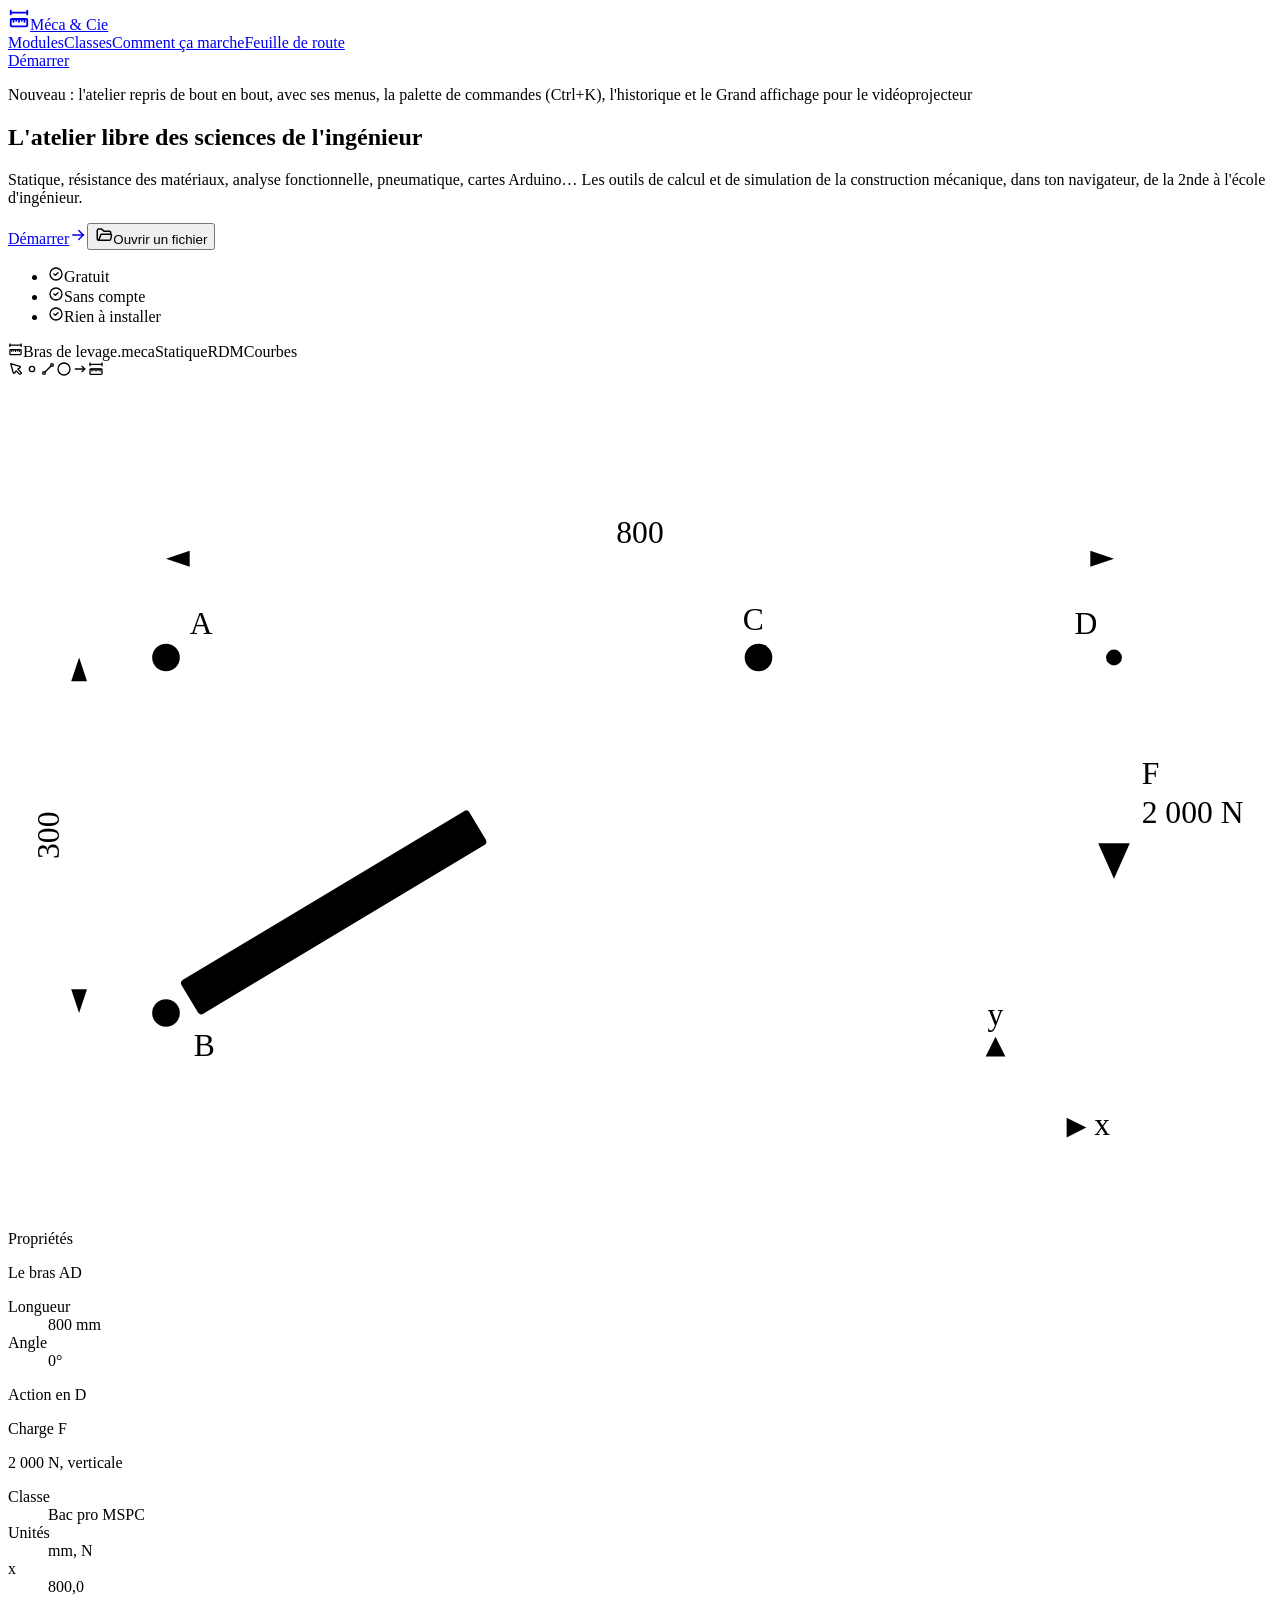
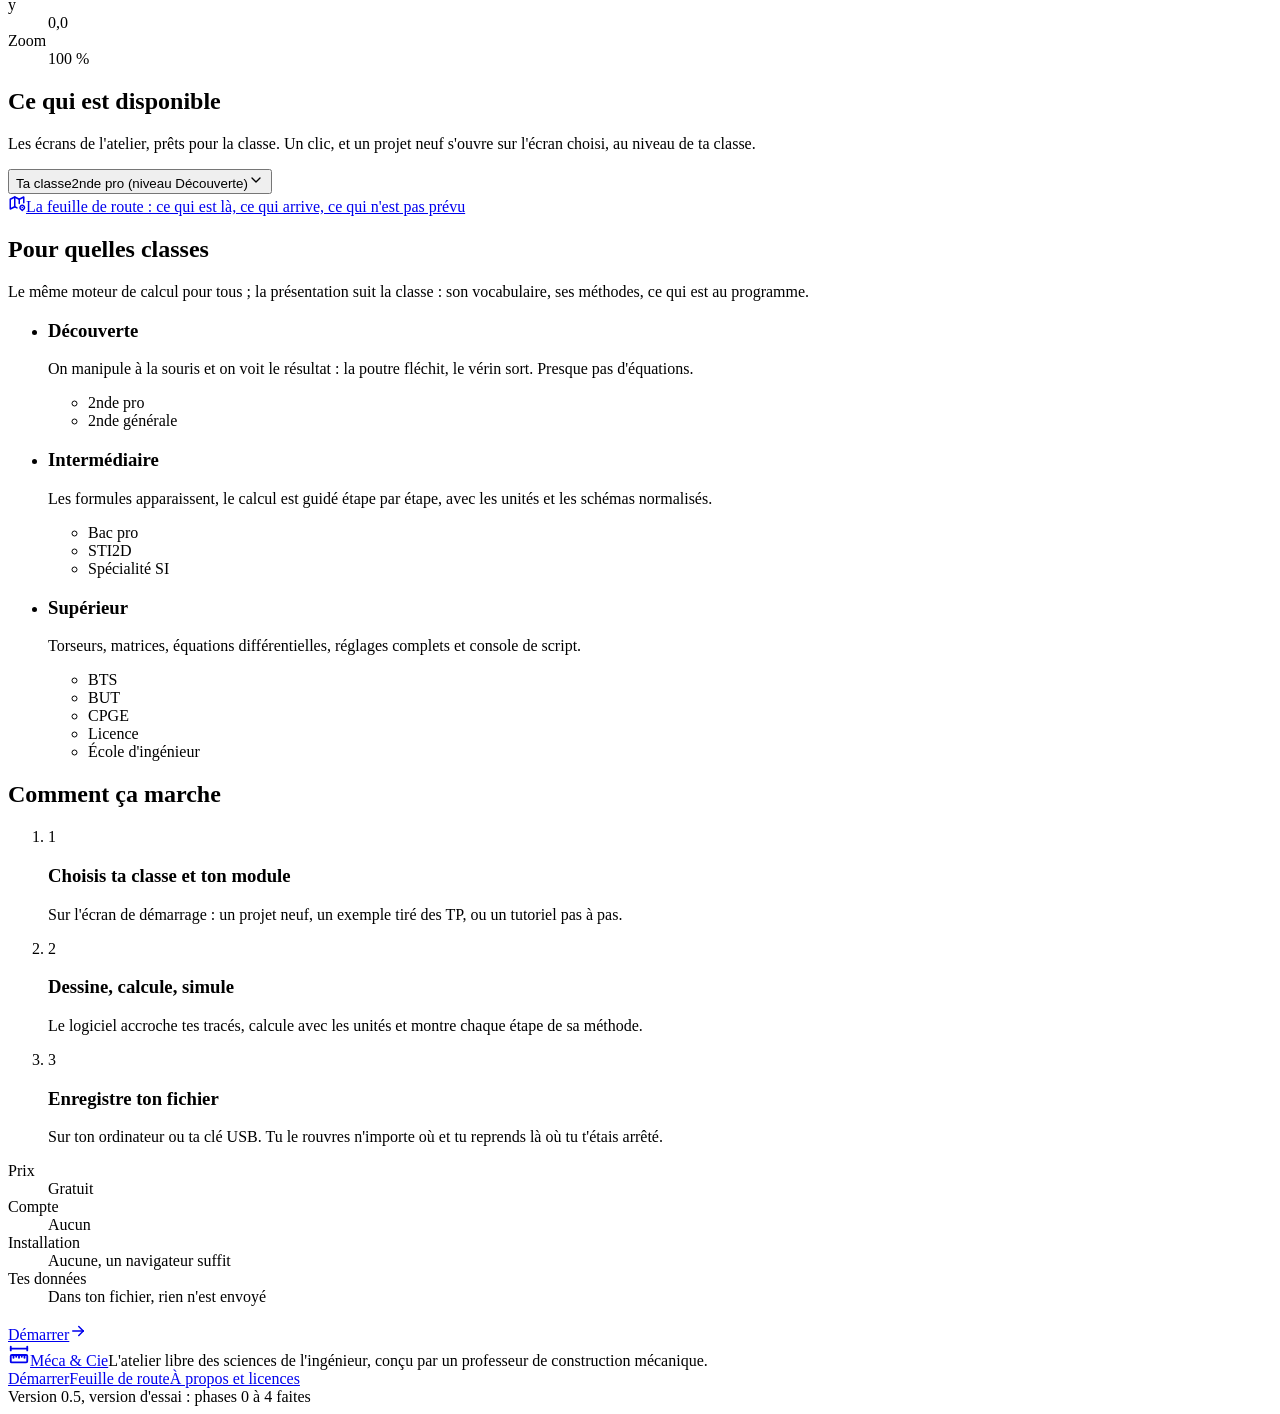
==== commit 4ac10730: "Publication du site (20/11/2026 14:36:18)" ====
--- a/index.html
+++ b/index.html
@@ -1 +1 @@
-<!DOCTYPE html><html lang="fr" data-scroll-behavior="smooth" class="IHogDW_variable sm23LG_variable h-full antialiased"><head><meta charSet="utf-8"/><meta name="viewport" content="width=device-width, initial-scale=1"/><link rel="preload" href="/meca-et-cie/_next/static/media/48eea41d8317494f-s.p.0wiir8udbzjvx.woff2" as="font" crossorigin="" type="font/woff2"/><link rel="preload" href="/meca-et-cie/_next/static/media/916cd8a3bde3edf8-s.p.0oace-s_gkfks.woff2" as="font" crossorigin="" type="font/woff2"/><link rel="preload" href="/meca-et-cie/_next/static/media/d6c1ff7e86974212-s.p.40sczeszzbjw1.woff2" as="font" crossorigin="" type="font/woff2"/><link rel="stylesheet" href="/meca-et-cie/_next/static/chunks/0i-q_kq2j11u-.css" data-precedence="next"/><link rel="preload" as="script" fetchPriority="low" href="/meca-et-cie/_next/static/chunks/310vm2bl3xxpt.js"/><script src="/meca-et-cie/_next/static/chunks/3r801q3tr245x.js" async=""></script><script src="/meca-et-cie/_next/static/chunks/0d08a2s33jj_9.js" async=""></script><script src="/meca-et-cie/_next/static/chunks/3r-okv0vpv6lc.js" async=""></script><script src="/meca-et-cie/_next/static/chunks/2urr6-fm2smyv.js" async=""></script><script src="/meca-et-cie/_next/static/chunks/turbopack-22b7xpqrvmo9a.js" async=""></script><script src="/meca-et-cie/_next/static/chunks/1xyl5n6yr9648.js" async=""></script><script src="/meca-et-cie/_next/static/chunks/1cxx6_i6okksu.js" async=""></script><script src="/meca-et-cie/_next/static/chunks/15epa7lwvf031.js" async=""></script><script src="/meca-et-cie/_next/static/chunks/2ncwyrf9lan31.js" async=""></script><script src="/meca-et-cie/_next/static/chunks/3esv10gr0qo5g.js" async=""></script><script src="/meca-et-cie/_next/static/chunks/37lv-vkniyji-.js" async=""></script><script src="/meca-et-cie/_next/static/chunks/1w1cd2tjngdr-.js" async=""></script><script src="/meca-et-cie/_next/static/chunks/2mt7yh74vn_f7.js" async=""></script><script src="/meca-et-cie/_next/static/chunks/3mlsr2p6q4zmv.js" async=""></script><meta name="next-size-adjust" content=""/><title>Méca &amp; Cie</title><meta name="description" content="L&#x27;atelier libre des sciences de l&#x27;ingénieur"/><link rel="icon" href="/meca-et-cie/favicon.ico?favicon.117ezoe8m31dk.ico" sizes="48x48" type="image/x-icon"/><script src="/meca-et-cie/_next/static/chunks/0cz1d0mv5g_q7.js" noModule=""></script></head><body class="min-h-full flex flex-col font-sans"><div hidden=""><!--$--><!--/$--></div><div class="relative overflow-hidden bg-nuit text-white"><div class="grille-nuit pointer-events-none absolute inset-0" aria-hidden="true"></div><header class="relative border-b border-white/10"><div class="mx-auto w-full max-w-[1560px] px-6 lg:px-10 flex h-14 items-center gap-6"><a title="Méca &amp; Cie : retour à l&#x27;accueil" class="flex shrink-0 items-center gap-2 whitespace-nowrap text-white" aria-label="Méca &amp; Cie, retour à l&#x27;accueil" href="/meca-et-cie/"><svg xmlns="http://www.w3.org/2000/svg" width="22" height="22" viewBox="0 0 24 24" fill="none" stroke="currentColor" stroke-width="2" stroke-linecap="round" stroke-linejoin="round" class="tabler-icon tabler-icon-ruler-measure text-cote" aria-hidden="true"><path d="M19.875 12c.621 0 1.125 .512 1.125 1.143v5.714c0 .631 -.504 1.143 -1.125 1.143h-15.875a1 1 0 0 1 -1 -1v-5.857c0 -.631 .504 -1.143 1.125 -1.143h15.75"></path><path d="M9 12v2"></path><path d="M6 12v3"></path><path d="M12 12v3"></path><path d="M18 12v3"></path><path d="M15 12v2"></path><path d="M3 3v4"></path><path d="M3 5h18"></path><path d="M21 3v4"></path></svg><span class="text-titre font-medium ">Méca &amp; Cie</span></a><nav aria-label="Sections de la page" class="ml-auto hidden gap-6 text-corps text-plan-clair md:flex"><a href="#modules" class="transition-colors duration-150 hover:text-white">Modules</a><a href="#classes" class="transition-colors duration-150 hover:text-white">Classes</a><a href="#commencer" class="transition-colors duration-150 hover:text-white">Comment ça marche</a><a class="transition-colors duration-150 hover:text-white" href="/meca-et-cie/feuille-de-route/">Feuille de route</a></nav><a class="ml-auto inline-flex h-9 items-center gap-1.5 rounded-fin border border-white/25 px-4 text-corps font-medium text-white transition-colors duration-150 hover:border-cote hover:text-cote md:ml-0" href="/meca-et-cie/demarrage/">Démarrer</a></div></header><section class="relative mx-auto w-full max-w-[1560px] px-6 lg:px-10 grid items-center gap-12 pb-20 pt-14 lg:grid-cols-[1fr_1.25fr] lg:pb-24 lg:pt-16"><div class="entree"><p class="flex items-start gap-2 text-dense text-plan-clair"><span class="mt-1.5 h-2 w-2 shrink-0 rounded-full bg-cote" aria-hidden="true"></span>Nouveau : les cartes Arduino et ESP32, avec le câblage, les blocs ou le code, le pas à pas, la 3D et le téléversement sur la vraie carte</p><h1 class="mt-6 text-vitrine font-semibold tracking-tight">L&#x27;atelier libre des sciences de l&#x27;ingénieur</h1><p class="mt-5 max-w-xl text-titre leading-relaxed text-plan-clair">Statique, résistance des matériaux, analyse fonctionnelle, pneumatique, cartes Arduino… Les outils de calcul et de simulation de la construction mécanique, dans ton navigateur, de la 2nde à l&#x27;école d&#x27;ingénieur.</p><div class="mt-8"><div><div class="flex flex-wrap gap-3"><a class="inline-flex h-10 items-center gap-2 rounded-fin bg-cote px-5 text-corps font-semibold text-nuit transition-colors duration-150 hover:bg-white" href="/meca-et-cie/demarrage/">Démarrer<svg xmlns="http://www.w3.org/2000/svg" width="18" height="18" viewBox="0 0 24 24" fill="none" stroke="currentColor" stroke-width="2" stroke-linecap="round" stroke-linejoin="round" class="tabler-icon tabler-icon-arrow-right" aria-hidden="true"><path d="M5 12l14 0"></path><path d="M13 18l6 -6"></path><path d="M13 6l6 6"></path></svg></a><button type="button" class="inline-flex h-10 items-center gap-2 rounded-fin border border-white/25 px-5 text-corps font-medium text-white transition-colors duration-150 hover:border-white/60"><svg xmlns="http://www.w3.org/2000/svg" width="18" height="18" viewBox="0 0 24 24" fill="none" stroke="currentColor" stroke-width="2" stroke-linecap="round" stroke-linejoin="round" class="tabler-icon tabler-icon-folder-open" aria-hidden="true"><path d="M5 19l2.757 -7.351a1 1 0 0 1 .936 -.649h12.307a1 1 0 0 1 .986 1.164l-.996 5.211a2 2 0 0 1 -1.964 1.625h-14.026a2 2 0 0 1 -2 -2v-11a2 2 0 0 1 2 -2h4l3 3h7a2 2 0 0 1 2 2v2"></path></svg>Ouvrir un fichier</button></div></div></div><ul class="mt-8 flex flex-wrap gap-x-6 gap-y-2 text-dense text-plan-clair"><li class="flex items-center gap-1.5"><svg xmlns="http://www.w3.org/2000/svg" width="16" height="16" viewBox="0 0 24 24" fill="none" stroke="currentColor" stroke-width="2" stroke-linecap="round" stroke-linejoin="round" class="tabler-icon tabler-icon-circle-check text-cote" aria-hidden="true"><path d="M3 12a9 9 0 1 0 18 0a9 9 0 1 0 -18 0"></path><path d="M9 12l2 2l4 -4"></path></svg>Gratuit</li><li class="flex items-center gap-1.5"><svg xmlns="http://www.w3.org/2000/svg" width="16" height="16" viewBox="0 0 24 24" fill="none" stroke="currentColor" stroke-width="2" stroke-linecap="round" stroke-linejoin="round" class="tabler-icon tabler-icon-circle-check text-cote" aria-hidden="true"><path d="M3 12a9 9 0 1 0 18 0a9 9 0 1 0 -18 0"></path><path d="M9 12l2 2l4 -4"></path></svg>Sans compte</li><li class="flex items-center gap-1.5"><svg xmlns="http://www.w3.org/2000/svg" width="16" height="16" viewBox="0 0 24 24" fill="none" stroke="currentColor" stroke-width="2" stroke-linecap="round" stroke-linejoin="round" class="tabler-icon tabler-icon-circle-check text-cote" aria-hidden="true"><path d="M3 12a9 9 0 1 0 18 0a9 9 0 1 0 -18 0"></path><path d="M9 12l2 2l4 -4"></path></svg>Rien à installer</li></ul></div><div class="entree overflow-hidden rounded-panneau border border-white/15 bg-white text-plan" style="--delai:0.15s" aria-hidden="true"><div class="flex h-8 items-center gap-2 bg-plan px-3"><svg xmlns="http://www.w3.org/2000/svg" width="15" height="15" viewBox="0 0 24 24" fill="none" stroke="currentColor" stroke-width="2" stroke-linecap="round" stroke-linejoin="round" class="tabler-icon tabler-icon-ruler-measure text-cote"><path d="M19.875 12c.621 0 1.125 .512 1.125 1.143v5.714c0 .631 -.504 1.143 -1.125 1.143h-15.875a1 1 0 0 1 -1 -1v-5.857c0 -.631 .504 -1.143 1.125 -1.143h15.75"></path><path d="M9 12v2"></path><path d="M6 12v3"></path><path d="M12 12v3"></path><path d="M18 12v3"></path><path d="M15 12v2"></path><path d="M3 3v4"></path><path d="M3 5h18"></path><path d="M21 3v4"></path></svg><span class="text-legende font-medium text-white">Bras de levage.meca</span><span class="ml-3 flex gap-1 text-legende"><span class="rounded-fin bg-white px-2 py-0.5 font-medium text-plan">Statique</span><span class="px-2 py-0.5 text-plan-clair">RDM</span><span class="px-2 py-0.5 text-plan-clair">Courbes</span></span></div><div class="flex"><div class="flex flex-col gap-1 border-r border-bordure p-1.5"><span class="flex h-7 w-7 items-center justify-center rounded-fin text-ardoise"><svg xmlns="http://www.w3.org/2000/svg" width="16" height="16" viewBox="0 0 24 24" fill="none" stroke="currentColor" stroke-width="2" stroke-linecap="round" stroke-linejoin="round" class="tabler-icon tabler-icon-pointer"><path d="M7.904 17.563a1.2 1.2 0 0 0 2.228 .308l2.09 -3.093l4.907 4.907a1.067 1.067 0 0 0 1.509 0l1.047 -1.047a1.067 1.067 0 0 0 0 -1.509l-4.907 -4.907l3.113 -2.09a1.2 1.2 0 0 0 -.309 -2.228l-13.582 -3.904l3.904 13.563"></path></svg></span><span class="flex h-7 w-7 items-center justify-center rounded-fin text-ardoise"><svg xmlns="http://www.w3.org/2000/svg" width="16" height="16" viewBox="0 0 24 24" fill="none" stroke="currentColor" stroke-width="2" stroke-linecap="round" stroke-linejoin="round" class="tabler-icon tabler-icon-point"><path d="M8 12a4 4 0 1 0 8 0a4 4 0 1 0 -8 0"></path></svg></span><span class="flex h-7 w-7 items-center justify-center rounded-fin bg-etiquette text-trace"><svg xmlns="http://www.w3.org/2000/svg" width="16" height="16" viewBox="0 0 24 24" fill="none" stroke="currentColor" stroke-width="2" stroke-linecap="round" stroke-linejoin="round" class="tabler-icon tabler-icon-line"><path d="M4 18a2 2 0 1 0 4 0a2 2 0 1 0 -4 0"></path><path d="M16 6a2 2 0 1 0 4 0a2 2 0 1 0 -4 0"></path><path d="M7.5 16.5l9 -9"></path></svg></span><span class="flex h-7 w-7 items-center justify-center rounded-fin text-ardoise"><svg xmlns="http://www.w3.org/2000/svg" width="16" height="16" viewBox="0 0 24 24" fill="none" stroke="currentColor" stroke-width="2" stroke-linecap="round" stroke-linejoin="round" class="tabler-icon tabler-icon-circle"><path d="M3 12a9 9 0 1 0 18 0a9 9 0 1 0 -18 0"></path></svg></span><span class="flex h-7 w-7 items-center justify-center rounded-fin text-ardoise"><svg xmlns="http://www.w3.org/2000/svg" width="16" height="16" viewBox="0 0 24 24" fill="none" stroke="currentColor" stroke-width="2" stroke-linecap="round" stroke-linejoin="round" class="tabler-icon tabler-icon-arrow-narrow-right"><path d="M5 12l14 0"></path><path d="M15 16l4 -4"></path><path d="M15 8l4 4"></path></svg></span><span class="flex h-7 w-7 items-center justify-center rounded-fin text-ardoise"><svg xmlns="http://www.w3.org/2000/svg" width="16" height="16" viewBox="0 0 24 24" fill="none" stroke="currentColor" stroke-width="2" stroke-linecap="round" stroke-linejoin="round" class="tabler-icon tabler-icon-ruler-measure"><path d="M19.875 12c.621 0 1.125 .512 1.125 1.143v5.714c0 .631 -.504 1.143 -1.125 1.143h-15.875a1 1 0 0 1 -1 -1v-5.857c0 -.631 .504 -1.143 1.125 -1.143h15.75"></path><path d="M9 12v2"></path><path d="M6 12v3"></path><path d="M12 12v3"></path><path d="M18 12v3"></path><path d="M15 12v2"></path><path d="M3 3v4"></path><path d="M3 5h18"></path><path d="M21 3v4"></path></svg></span></div><div class="feuille-quadrillee min-w-0 flex-1 p-2"><svg viewBox="0 0 640 420" class="h-auto w-full" role="img" aria-label="Schéma d&#x27;un bras de levage : le bras AD de 800 mm est articulé sur le bâti en A, un vérin BC le soulève depuis B, 300 mm sous A, et une charge F de 2 000 N est accrochée en D."><line x1="80" y1="40" x2="80" y2="380" pathLength="1" class="trace-anime stroke-plan" stroke-width="2.5"></line><g class="apparait stroke-plan" stroke-width="1" style="--delai:0.3s"><line x1="80" y1="46" x2="67" y2="59"></line><line x1="80" y1="62" x2="67" y2="75"></line><line x1="80" y1="78" x2="67" y2="91"></line><line x1="80" y1="94" x2="67" y2="107"></line><line x1="80" y1="110" x2="67" y2="123"></line><line x1="80" y1="126" x2="67" y2="139"></line><line x1="80" y1="142" x2="67" y2="155"></line><line x1="80" y1="158" x2="67" y2="171"></line><line x1="80" y1="174" x2="67" y2="187"></line><line x1="80" y1="190" x2="67" y2="203"></line><line x1="80" y1="206" x2="67" y2="219"></line><line x1="80" y1="222" x2="67" y2="235"></line><line x1="80" y1="238" x2="67" y2="251"></line><line x1="80" y1="254" x2="67" y2="267"></line><line x1="80" y1="270" x2="67" y2="283"></line><line x1="80" y1="286" x2="67" y2="299"></line><line x1="80" y1="302" x2="67" y2="315"></line><line x1="80" y1="318" x2="67" y2="331"></line><line x1="80" y1="334" x2="67" y2="347"></line><line x1="80" y1="350" x2="67" y2="363"></line><line x1="80" y1="366" x2="67" y2="379"></line></g><line x1="80" y1="140" x2="560" y2="140" pathLength="1" class="trace-anime stroke-plan" stroke-width="5" stroke-linecap="round" style="--delai:0.2s"></line><g transform="translate(80 320) rotate(-30.96375653207352)"><line x1="7" y1="0" x2="14" y2="0" class="stroke-plan" stroke-width="3"></line><rect x="14" y="-10" width="170" height="20" rx="2" pathLength="1" class="trace-anime fill-white stroke-plan" stroke-width="2" style="--delai:0.5s"></rect><line x1="150" y1="-8" x2="150" y2="8" class="apparait stroke-plan" stroke-width="2" style="--delai:0.9s"></line><line x1="150" y1="0" x2="342.857113690718" y2="0" pathLength="1" class="trace-anime stroke-plan" stroke-width="4" style="--delai:0.75s"></line></g><g class="fill-white stroke-plan" stroke-width="2"><circle cx="80" cy="140" r="7"></circle><circle cx="80" cy="320" r="7"></circle><circle cx="380" cy="140" r="7"></circle></g><circle cx="560" cy="140" r="4" class="fill-plan"></circle><g class="apparait" style="--delai:1.1s"><line x1="560" y1="150" x2="560" y2="238" class="stroke-force" stroke-width="3"></line><polygon points="560,252 552,234 568,234" class="fill-force"></polygon><text x="574" y="204" class="fill-force font-sans text-[17px] font-medium">F</text><text x="574" y="224" class="fill-force font-mono text-[13px]">2 000 N</text></g><g class="apparait" style="--delai:1.3s"><g class="stroke-cote-fonce" stroke-width="1"><line x1="560" y1="128" x2="560" y2="82"></line><line x1="84" y1="90" x2="556" y2="90"></line><line x1="62" y1="140" x2="28" y2="140"></line><line x1="62" y1="320" x2="28" y2="320"></line><line x1="36" y1="144" x2="36" y2="316"></line></g><g class="fill-cote-fonce"><polygon points="80,90 92,86 92,94"></polygon><polygon points="560,90 548,86 548,94"></polygon><polygon points="36,140 32,152 40,152"></polygon><polygon points="36,320 32,308 40,308"></polygon></g><text x="320" y="82" text-anchor="middle" class="fill-cote-fonce font-mono text-[13px]">800</text><text x="26" y="230" text-anchor="middle" transform="rotate(-90 26 230)" class="fill-cote-fonce font-mono text-[13px]">300</text></g><g class="apparait fill-plan font-sans text-[15px] font-medium" style="--delai:1s"><text x="92" y="128">A</text><text x="94" y="342">B</text><text x="372" y="126">C</text><text x="540" y="128">D</text></g><g class="apparait stroke-ardoise" stroke-width="1.5" style="--delai:1.4s"><line x1="500" y1="378" x2="540" y2="378"></line><line x1="500" y1="378" x2="500" y2="338"></line><polygon points="546,378 536,373 536,383" class="fill-ardoise stroke-none"></polygon><polygon points="500,332 495,342 505,342" class="fill-ardoise stroke-none"></polygon></g><g class="apparait fill-ardoise font-mono text-[13px]" style="--delai:1.4s"><text x="550" y="382">x</text><text x="496" y="326">y</text></g></svg></div><div class="hidden w-40 shrink-0 border-l border-bordure p-3 sm:block"><p class="text-legende text-ardoise">Propriétés</p><p class="mt-2 text-dense font-medium">Le bras AD</p><dl class="mt-2 grid grid-cols-[1fr_auto] gap-y-1 text-legende"><dt class="text-ardoise">Longueur</dt><dd class="font-mono tabular-nums">800 mm</dd><dt class="text-ardoise">Angle</dt><dd class="font-mono tabular-nums">0°</dd></dl><p class="mt-4 text-legende text-ardoise">Action en D</p><p class="mt-1 flex items-center gap-1.5 text-dense font-medium"><span class="h-2 w-2 rounded-full bg-force"></span>Charge F</p><p class="mt-1 font-mono text-legende tabular-nums">2 000 N, verticale</p></div></div><dl class="flex h-7 shrink-0 items-stretch overflow-hidden border-t border-bordure bg-white text-legende "><div class="flex min-w-0 items-center gap-1.5 border-r border-bordure px-3 last:border-r-0"><dt class="shrink-0 text-ardoise">Classe</dt><dd class="truncate text-plan ">Bac pro MSPC</dd></div><div class="flex min-w-0 items-center gap-1.5 border-r border-bordure px-3 last:border-r-0"><dt class="shrink-0 text-ardoise">Unités</dt><dd class="truncate text-plan ">mm, N</dd></div><div class="flex min-w-0 items-center gap-1.5 border-r border-bordure px-3 last:border-r-0"><dt class="shrink-0 text-ardoise">x</dt><dd class="truncate text-plan font-mono tabular-nums">800,0</dd></div><div class="flex min-w-0 items-center gap-1.5 border-r border-bordure px-3 last:border-r-0"><dt class="shrink-0 text-ardoise">y</dt><dd class="truncate text-plan font-mono tabular-nums">0,0</dd></div><div class="flex min-w-0 items-center gap-1.5 border-r border-bordure px-3 last:border-r-0"><dt class="shrink-0 text-ardoise">Zoom</dt><dd class="truncate text-plan font-mono tabular-nums">100 %</dd></div></dl></div></section></div><main class="flex-1 text-plan"><section id="modules" class="scroll-mt-4 border-b border-bordure bg-white"><div class="mx-auto w-full max-w-[1560px] px-6 lg:px-10 py-16"><div class="flex flex-wrap items-end gap-6"><div class="min-w-0 max-w-2xl"><h2 class="text-section font-semibold tracking-tight">Ce qui est disponible</h2><p class="mt-3 text-titre leading-relaxed text-ardoise">Les écrans de l&#x27;atelier, prêts pour la classe. Un clic, et un projet neuf s&#x27;ouvre sur l&#x27;écran choisi, au niveau de ta classe.</p></div><div class="ml-auto"><div class="relative"><button type="button" aria-haspopup="dialog" aria-expanded="false" class="flex h-11 items-center gap-3 rounded-fin border border-bordure bg-white pl-3 pr-2.5 text-left transition-colors duration-150 hover:border-trace"><span class="flex flex-col"><span class="text-legende text-ardoise">Ta classe</span><span class="text-corps font-medium text-plan">2nde pro<span class="font-normal text-ardoise"> (niveau <!-- -->Découverte<!-- -->)</span></span></span><svg xmlns="http://www.w3.org/2000/svg" width="16" height="16" viewBox="0 0 24 24" fill="none" stroke="currentColor" stroke-width="2" stroke-linecap="round" stroke-linejoin="round" class="tabler-icon tabler-icon-chevron-down text-ardoise transition-transform duration-150 " aria-hidden="true"><path d="M6 9l6 6l6 -6"></path></svg></button></div></div></div><div class="mt-8 min-h-[12rem]"></div><a class="mt-6 inline-flex items-center gap-2 text-corps font-medium text-trace transition-colors duration-150 hover:text-plan" href="/meca-et-cie/feuille-de-route/"><svg xmlns="http://www.w3.org/2000/svg" width="18" height="18" viewBox="0 0 24 24" fill="none" stroke="currentColor" stroke-width="2" stroke-linecap="round" stroke-linejoin="round" class="tabler-icon tabler-icon-map-2" aria-hidden="true"><path d="M12 18.5l-3 -1.5l-6 3v-13l6 -3l6 3l6 -3v7.5"></path><path d="M9 4v13"></path><path d="M15 7v5.5"></path><path d="M21.121 20.121a3 3 0 1 0 -4.242 0c.418 .419 1.125 1.045 2.121 1.879c1.051 -.89 1.759 -1.516 2.121 -1.879"></path><path d="M19 18v.01"></path></svg>La feuille de route : ce qui est là, ce qui arrive, ce qui n&#x27;est pas prévu</a></div></section><section id="classes" class="mx-auto w-full max-w-[1560px] px-6 lg:px-10 scroll-mt-4 py-16"><div class="max-w-2xl"><h2 class="text-section font-semibold tracking-tight">Pour quelles classes</h2><p class="mt-3 text-titre leading-relaxed text-ardoise">Le même moteur de calcul pour tous ; la présentation suit la classe : son vocabulaire, ses méthodes, ce qui est au programme.</p></div><ul class="mt-8 grid gap-4 md:grid-cols-3"><li class="flex flex-col rounded-panneau border border-bordure bg-white p-5"><h3 class="text-titre font-medium">Découverte</h3><p class="mt-2 flex-1 text-dense leading-relaxed text-ardoise">On manipule à la souris et on voit le résultat : la poutre fléchit, le vérin sort. Presque pas d&#x27;équations.</p><ul class="mt-4 flex flex-wrap gap-1.5"><li title="familles de métiers, dont MPMIA" class="rounded-fin border border-bordure px-2 py-0.5 text-legende text-plan">2nde pro</li><li title="options SI et CIT" class="rounded-fin border border-bordure px-2 py-0.5 text-legende text-plan">2nde générale</li></ul></li><li class="flex flex-col rounded-panneau border border-bordure bg-white p-5"><h3 class="text-titre font-medium">Intermédiaire</h3><p class="mt-2 flex-1 text-dense leading-relaxed text-ardoise">Les formules apparaissent, le calcul est guidé étape par étape, avec les unités et les schémas normalisés.</p><ul class="mt-4 flex flex-wrap gap-1.5"><li title="1re et Tle : MSPC, MELEC pour la construction mécanique…" class="rounded-fin border border-bordure px-2 py-0.5 text-legende text-plan">Bac pro</li><li title="1re et Tle, dont 2I2D" class="rounded-fin border border-bordure px-2 py-0.5 text-legende text-plan">STI2D</li><li title="1re et Tle générales" class="rounded-fin border border-bordure px-2 py-0.5 text-legende text-plan">Spécialité SI</li></ul></li><li class="flex flex-col rounded-panneau border border-bordure bg-white p-5"><h3 class="text-titre font-medium">Supérieur</h3><p class="mt-2 flex-1 text-dense leading-relaxed text-ardoise">Torseurs, matrices, équations différentielles, réglages complets et console de script.</p><ul class="mt-4 flex flex-wrap gap-1.5"><li title="dont Maintenance des systèmes, options A et B" class="rounded-fin border border-bordure px-2 py-0.5 text-legende text-plan">BTS</li><li title="dont Génie mécanique et productique" class="rounded-fin border border-bordure px-2 py-0.5 text-legende text-plan">BUT</li><li title="sciences industrielles de l&#x27;ingénieur" class="rounded-fin border border-bordure px-2 py-0.5 text-legende text-plan">CPGE</li><li title="sciences pour l&#x27;ingénieur" class="rounded-fin border border-bordure px-2 py-0.5 text-legende text-plan">Licence</li><li title="cycle préparatoire et cycle ingénieur" class="rounded-fin border border-bordure px-2 py-0.5 text-legende text-plan">École d&#x27;ingénieur</li></ul></li></ul></section><section id="commencer" class="scroll-mt-4 border-t border-bordure bg-white"><div class="mx-auto w-full max-w-[1560px] px-6 lg:px-10 grid gap-12 py-16 lg:grid-cols-[minmax(0,1.3fr)_minmax(0,1fr)]"><div><h2 class="text-section font-semibold tracking-tight">Comment ça marche</h2><ol class="mt-8 space-y-6"><li class="flex gap-4"><span class="flex h-8 w-8 shrink-0 items-center justify-center rounded-fin border border-bordure font-mono text-corps text-trace">1</span><div><h3 class="text-titre font-medium">Choisis ta classe et ton module</h3><p class="mt-1 max-w-xl text-corps leading-relaxed text-ardoise">Sur l&#x27;écran de démarrage : un projet neuf, un exemple tiré des TP, ou un tutoriel pas à pas.</p></div></li><li class="flex gap-4"><span class="flex h-8 w-8 shrink-0 items-center justify-center rounded-fin border border-bordure font-mono text-corps text-trace">2</span><div><h3 class="text-titre font-medium">Dessine, calcule, simule</h3><p class="mt-1 max-w-xl text-corps leading-relaxed text-ardoise">Le logiciel accroche tes tracés, calcule avec les unités et montre chaque étape de sa méthode.</p></div></li><li class="flex gap-4"><span class="flex h-8 w-8 shrink-0 items-center justify-center rounded-fin border border-bordure font-mono text-corps text-trace">3</span><div><h3 class="text-titre font-medium">Enregistre ton fichier</h3><p class="mt-1 max-w-xl text-corps leading-relaxed text-ardoise">Sur ton ordinateur ou ta clé USB. Tu le rouvres n&#x27;importe où et tu reprends là où tu t&#x27;étais arrêté.</p></div></li></ol></div><div class="lg:pt-2"><dl class="grid grid-cols-2 overflow-hidden rounded-panneau border border-bordure"><div class="px-4 py-3 border-r border-bordure "><dt class="text-legende text-ardoise">Prix</dt><dd class="mt-0.5 text-corps font-medium">Gratuit</dd></div><div class="px-4 py-3  "><dt class="text-legende text-ardoise">Compte</dt><dd class="mt-0.5 text-corps font-medium">Aucun</dd></div><div class="px-4 py-3 border-r border-bordure border-t border-bordure"><dt class="text-legende text-ardoise">Installation</dt><dd class="mt-0.5 text-corps font-medium">Aucune, un navigateur suffit</dd></div><div class="px-4 py-3  border-t border-bordure"><dt class="text-legende text-ardoise">Tes données</dt><dd class="mt-0.5 text-corps font-medium">Dans ton fichier, rien n&#x27;est envoyé</dd></div></dl><a class="mt-6 inline-flex h-10 items-center gap-2 rounded-fin bg-trace px-5 text-corps font-semibold text-white transition-colors duration-150 hover:bg-plan" href="/meca-et-cie/demarrage/">Démarrer<svg xmlns="http://www.w3.org/2000/svg" width="18" height="18" viewBox="0 0 24 24" fill="none" stroke="currentColor" stroke-width="2" stroke-linecap="round" stroke-linejoin="round" class="tabler-icon tabler-icon-arrow-right" aria-hidden="true"><path d="M5 12l14 0"></path><path d="M13 18l6 -6"></path><path d="M13 6l6 6"></path></svg></a></div></div></section></main><footer class="bg-nuit text-plan-clair"><div class="mx-auto w-full max-w-[1560px] px-6 lg:px-10 flex flex-wrap items-center gap-x-8 gap-y-3 py-6 text-dense"><a title="Méca &amp; Cie : retour à l&#x27;accueil" class="flex shrink-0 items-center gap-2 whitespace-nowrap text-white" aria-label="Méca &amp; Cie, retour à l&#x27;accueil" href="/meca-et-cie/"><svg xmlns="http://www.w3.org/2000/svg" width="22" height="22" viewBox="0 0 24 24" fill="none" stroke="currentColor" stroke-width="2" stroke-linecap="round" stroke-linejoin="round" class="tabler-icon tabler-icon-ruler-measure text-cote" aria-hidden="true"><path d="M19.875 12c.621 0 1.125 .512 1.125 1.143v5.714c0 .631 -.504 1.143 -1.125 1.143h-15.875a1 1 0 0 1 -1 -1v-5.857c0 -.631 .504 -1.143 1.125 -1.143h15.75"></path><path d="M9 12v2"></path><path d="M6 12v3"></path><path d="M12 12v3"></path><path d="M18 12v3"></path><path d="M15 12v2"></path><path d="M3 3v4"></path><path d="M3 5h18"></path><path d="M21 3v4"></path></svg><span class="text-titre font-medium ">Méca &amp; Cie</span></a><span>L&#x27;atelier libre des sciences de l&#x27;ingénieur, conçu par un professeur de construction mécanique.</span><nav aria-label="Pied de page" class="flex gap-5 md:ml-auto"><a class="hover:text-white" href="/meca-et-cie/demarrage/">Démarrer</a><a class="hover:text-white" href="/meca-et-cie/feuille-de-route/">Feuille de route</a><a class="hover:text-white" href="/meca-et-cie/a-propos/">À propos et licences</a></nav><span class="text-legende">Version 0.5, version d&#x27;essai : phases 0 à 4 faites</span></div></footer><!--$--><!--/$--><div role="status" aria-live="polite" class="pointer-events-none fixed bottom-20 right-4 z-50 flex w-[24rem] max-w-[calc(100vw-2rem)] flex-col gap-2 print:hidden"></div><script id="_R_">(globalThis["TURBOPACK"] || (globalThis["TURBOPACK"] = [])).push({"otherChunks":["static/chunks/310vm2bl3xxpt.js","static/chunks/3r801q3tr245x.js","static/chunks/0d08a2s33jj_9.js","static/chunks/3r-okv0vpv6lc.js","static/chunks/2urr6-fm2smyv.js"],"runtimeModuleIds":[94553]});</script><script src="/meca-et-cie/_next/static/chunks/310vm2bl3xxpt.js" async=""></script><script>(self.__next_f=self.__next_f||[]).push([0])</script><script>self.__next_f.push([1,"1:\"$Sreact.fragment\"\n2:\"/meca-et-cie/_next/static/chunks/1xyl5n6yr9648.js\"\n3:I[39756,[\"$2\"],\"default\"]\n4:I[37457,[\"$2\"],\"default\"]\n5:I[43551,[\"$2\"],\"Fenetre\"]\n6:I[43551,[\"$2\"],\"Notifications\"]\n8:\"/meca-et-cie/_next/static/chunks/1cxx6_i6okksu.js\"\n9:\"/meca-et-cie/_next/static/chunks/15epa7lwvf031.js\"\na:\"/meca-et-cie/_next/static/chunks/2ncwyrf9lan31.js\"\nb:\"/meca-et-cie/_next/static/chunks/3esv10gr0qo5g.js\"\nc:\"/meca-et-cie/_next/static/chunks/37lv-vkniyji-.js\"\nd:\"/meca-et-cie/_next/static/chunks/1w1cd2tjngdr-.js\"\ne:\"/meca-et-cie/_next/static/chunks/2mt7yh74vn_f7.js\"\nf:\"/meca-et-cie/_next/static/chunks/3mlsr2p6q4zmv.js\"\n10:I[22016,[\"$2\",\"$8\",\"$9\",\"$a\",\"$b\",\"$c\",\"$d\",\"$e\",\"$f\"],\"\"]\n1e:\"ViewportBoundary\"\n1f:I[97367,[\"$2\"],\"$1e\"]\n21:\"MetadataBoundary\"\n22:I[97367,[\"$2\"],\"$21\"]\n23:\"$Sreact.suspense\"\n25:I[68027,[\"$2\"],\"default\",1]\n:HL[\"/meca-et-cie/_next/static/chunks/0i-q_kq2j11u-.css\",\"style\"]\n:HL[\"/meca-et-cie/_next/static/media/48eea41d8317494f-s.p.0wiir8udbzjvx.woff2\",\"font\",{\"crossOrigin\":\"\",\"type\":\"font/woff2\"}]\n:HL[\"/meca-et-cie/_next/static/media/916cd8a3bde3edf8-s.p.0oace-s_gkfks.woff2\",\"font\",{\"crossOrigin\":\"\",\"type\":\"font/woff2\"}]\n:HL[\"/meca-et-cie/_next/static/media/d6c1ff7e86974212-s.p.40sczeszzbjw1.woff2\",\"font\",{\"crossOrigin\":\"\",\"type\":\"font/woff2\"}]\n7:[[\"children\",{\"s\":\"__PAGE__\",\"h\":512,\"d\":{\"r\":[\"$\",\"$1\",\"c\",{\"children\":[[[\"$\",\"div\",null,{\"className\":\"relative overflow-hidden bg-nuit text-white\",\"children\":[[\"$\",\"div\",null,{\"className\":\"grille-nuit pointer-events-none absolute inset-0\",\"aria-hidden\":true}],[\"$\",\"header\",null,{\"className\":\"relative border-b border-white/10\",\"children\":[\"$\",\"div\",null,{\"className\":\"mx-auto w-full max-w-[1560px] px-6 lg:px-10 flex h-14 items-center gap-6\",\"children\":[[\"$\",\"$L10\",null,{\"href\":\"/\",\"title\":\"Méca \u0026 Cie : retour à l'accueil\",\"className\":\"flex shrink-0 items-center gap-2 whitespace-nowrap text-white\",\"aria-label\":\"Méca \u0026 Cie, retour à l'accueil\",\"children\":[[\"$\",\"svg\",null,{\"ref\":\"$undefined\",\"xmlns\":\"http://www.w3.org/2000/svg\",\"width\":22,\"height\":22,\"viewBox\":\"0 0 24 24\",\"fill\":\"none\",\"stroke\":\"currentColor\",\"strokeWidth\":2,\"strokeLinecap\":\"round\",\"strokeLinejoin\":\"round\",\"className\":\"tabler-icon tabler-icon-ruler-measure text-cote\",\"aria-hidden\":true,\"children\":[\"$undefined\",[\"$\",\"path\",\"svg-0\",{\"d\":\"M19.875 12c.621 0 1.125 .512 1.125 1.143v5.714c0 .631 -.504 1.143 -1.125 1.143h-15.875a1 1 0 0 1 -1 -1v-5.857c0 -.631 .504 -1.143 1.125 -1.143h15.75\"}],[\"$\",\"path\",\"svg-1\",{\"d\":\"M9 12v2\"}],[\"$\",\"path\",\"svg-2\",{\"d\":\"M6 12v3\"}],[\"$\",\"path\",\"svg-3\",{\"d\":\"M12 12v3\"}],[\"$\",\"path\",\"svg-4\",{\"d\":\"M18 12v3\"}],[\"$\",\"path\",\"svg-5\",{\"d\":\"M15 12v2\"}],[\"$\",\"path\",\"svg-6\",{\"d\":\"M3 3v4\"}],[\"$\",\"path\",\"svg-7\",{\"d\":\"M3 5h18\"}],[\"$\",\"path\",\"svg-8\",{\"d\":\"M21 3v4\"}],\"$undefined\"]}],[\"$\",\"span\",null,{\"className\":\"text-titre font-medium \",\"children\":\"Méca \u0026 Cie\"}],false]}],[\"$\",\"nav\",null,{\"aria-label\":\"Sections de la page\",\"className\":\"ml-auto hidden gap-6 text-corps text-plan-clair md:flex\",\"children\":[[\"$\",\"a\",null,{\"href\":\"#modules\",\"className\":\"transition-colors duration-150 hover:text-white\",\"children\":\"Modules\"}],[\"$\",\"a\",null,{\"href\":\"#classes\",\"className\":\"transition-colors duration-150 hover:text-white\",\"children\":\"Classes\"}],[\"$\",\"a\",null,{\"href\":\"#commencer\",\"className\":\"transition-colors duration-150 hover:text-white\",\"children\":\"Comment ça marche\"}],[\"$\",\"$L10\",null,{\"href\":\"/feuille-de-route/\",\"className\":\"transition-colors duration-150 hover:text-white\",\"children\":\"Feuille de route\"}]]}],[\"$\",\"$L10\",null,{\"href\":\"/demarrage/\",\"className\":\"ml-auto inline-flex h-9 items-center gap-1.5 rounded-fin border border-white/25 px-4 text-corps font-medium text-white transition-colors duration-150 hover:border-cote hover:text-cote md:ml-0\",\"children\":\"Démarrer\"}]]}]}],[\"$\",\"section\",null,{\"className\":\"relative mx-auto w-full max-w-[1560px] px-6 lg:px-10 grid items-center gap-12 pb-20 pt-14 lg:grid-cols-[1fr_1.25fr] lg:pb-24 lg:pt-16\",\"children\":[\"$L11\",\"$L12\"]}]]}],\"$L13\",\"$L14\"],[\"$L15\",\"$L16\",\"$L17\",\"$L18\",\"$L19\",\"$L1a\",\"$L1b\",\"$L1c\"],\"$L1d\"]}],\"p\":false,\"v\":null}}]]\n0:{\"P\":null,\"c\":[\"\",\"\"],\"q\":\"\",\"i\":false,\"t\":{\"t\":{\"s\":\"\",\"h\":528,\"d\":{\"r\":[\"$\",\"$1\",\"c\",{\"children\":[[[\"$\",\"link\",\"0\",{\"rel\":\"stylesheet\",\"href\":\"/meca-et-cie/_next/static/chunks/0i-q_kq2j11u-.css\",\"precedence\":\"next\",\"crossOrigin\":\"$undefined\",\"nonce\":\"$undefined\"}],[\"$\",\"script\",\"script-0\",{\"src\":\"/meca-et-cie/_next/static/chunks/1xyl5n6yr9648.js\",\"async\":true,\"nonce\":\"$undefined\"}]],[\"$\",\"html\",null,{\"lang\":\"fr\",\"data-scroll-behavior\":\"smooth\",\"className\":\"IHogDW_variable sm23LG_variable h-full antialiased\",\"children\":[\"$\",\"body\",null,{\"className\":\"min-h-full flex flex-col font-sans\",\"children\":[[\"$\",\"$L3\",null,{\"parallelRouterKey\":\"children\",\"error\":\"$undefined\",\"errorStyles\":\"$undefined\",\"errorScripts\":\"$undefined\",\"template\":[\"$\",\"$L4\",null,{}],\"templateStyles\":\"$undefined\",\"templateScripts\":\"$undefined\",\"notFound\":[[[\"$\",\"title\",null,{\"children\":\"404: This page could not be found.\"}],[\"$\",\"div\",null,{\"style\":{\"fontFamily\":\"system-ui,\\\"Segoe UI\\\",Roboto,Helvetica,Arial,sans-serif,\\\"Apple Color Emoji\\\",\\\"Segoe UI Emoji\\\"\",\"height\":\"100vh\",\"textAlign\":\"center\",\"display\":\"flex\",\"flexDirection\":\"column\",\"alignItems\":\"center\",\"justifyContent\":\"center\"},\"children\":[\"$\",\"div\",null,{\"children\":[[\"$\",\"style\",null,{\"dangerouslySetInnerHTML\":{\"__html\":\"body{color:#000;background:#fff;margin:0}.next-error-h1{border-right:1px solid rgba(0,0,0,.3)}@media (prefers-color-scheme:dark){body{color:#fff;background:#000}.next-error-h1{border-right:1px solid rgba(255,255,255,.3)}}\"}}],[\"$\",\"h1\",null,{\"className\":\"next-error-h1\",\"style\":{\"display\":\"inline-block\",\"margin\":\"0 20px 0 0\",\"padding\":\"0 23px 0 0\",\"fontSize\":24,\"fontWeight\":500,\"verticalAlign\":\"top\",\"lineHeight\":\"49px\"},\"children\":404}],[\"$\",\"div\",null,{\"style\":{\"display\":\"inline-block\"},\"children\":[\"$\",\"h2\",null,{\"style\":{\"fontSize\":14,\"fontWeight\":400,\"lineHeight\":\"49px\",\"margin\":0},\"children\":\"This page could not be found.\"}]}]]}]}]],[]],\"forbidden\":\"$undefined\",\"unauthorized\":\"$undefined\"}],[\"$\",\"$L5\",null,{}],[\"$\",\"$L6\",null,{}]]}]}]]}],\"p\":false,\"v\":null},\"c\":\"$Q7\"},\"h\":{\"r\":[\"$\",\"$1\",\"h\",{\"children\":[null,[\"$\",\"$L1f\",null,{\"children\":\"$L20\"}],[\"$\",\"$L22\",null,{\"children\":[[\"$\",\"div\",null,{\"hidden\":true,\"children\":[\"$\",\"$23\",null,{\"name\":\"Next.Metadata\",\"children\":\"$L24\"}]}],null]}],[\"$\",\"meta\",null,{\"name\":\"next-size-adjust\",\"content\":\"\"}]]}],\"p\":false,\"v\":null}},\"m\":\"$undefined\",\"G\":[\"$25\",[[\"$\",\"link\",\"0\",{\"rel\":\"stylesheet\",\"href\":\"/meca-et-cie/_next/static/chunks/0i-q_kq2j11u-.css\",\"precedence\":\"next\",\"crossOrigin\":\"$undefined\",\"nonce\":\"$undefined\"}]]],\"S\":true,\"r\":\"$undefined\",\"s\":\"$undefined\",\"a\":\"$undefined\",\"l\":\"$undefined\",\"p\":\"$undefined\",\"d\":\"$undefined\",\"b\":\"EuYJ85kW6t3UvqX54M5rp\"}\n26:I[15079,[\"$2\",\"$8\",\"$9\",\"$a\",\"$b\",\"$c\",\"$d\",\"$e\",\"$f\"],\"ActionsAccueil\"]\n2b:\"ModulesDisponibles\"\n2c:I[79640,[\"$2\",\"$8\",\"$9\",\"$a\",\"$b\",\"$c\",\"$d\",\"$e\",\"$f\"],\"$2b\"]\n2e:I[97367,[\"$2\"],\"OutletBoundary\"]\n11:[\"$\",\"div\",null,{\"className\":\"entree\",\"children\":[[\"$\",\"p\",null,{\"className\":\"flex items-start gap-2 text-dense text-plan-clair\",\"children\":[[\"$\",\"span\",null,{\"className\":\"mt-1.5 h-2 w-2 shrink-0 rounded-full bg-cote\",\"aria-hidden\":true}],\"Nouveau : les cartes Arduino et ESP32, avec le câblage, les blocs ou le code, le pas à pas, la 3D et le téléversement sur la vraie carte\"]}],[\"$\",\"h1\",null,{\"className\":\"mt-6 text-vitrine font-semibold tracking-tight\",\"children\":\"L'atelier libre des sciences de l'ingénieur\"}],[\"$\",\"p\",null,{\"className\":\"mt-5 max-w-xl text-titre leading-relaxed text-plan-clair\",\"children\":\"Statique, résistance des matériaux, analyse fonctionnelle, pneumatique, cartes Arduino… Les outils de calcul et de simulation de la construction mécanique, dans ton navigateur, de la 2nde à l'école d'ingénieur.\"}],[\"$\",\"div\",null,{\"className\":\"mt-8\",\"children\":[\"$\",\"$L26\",null,{}]}],[\"$\",\"ul\",null,{\"className\":\"mt-8 flex flex-wrap gap-x-6 gap-y-2 text-dense text-plan-clair\",\"children\":[[\"$\",\"li\",\"Gratuit\",{\"className\":\"flex items-center gap-1.5\",\"children\":[[\"$\",\"svg\",null,{\"ref\":\"$undefined\",\"xmlns\":\"http://www.w3.org/2000/svg\",\"width\":16,\"height\":16,\"viewBox\":\"0 0 24 24\",\"fill\":\"none\",\"stroke\":\"currentColor\",\"strokeWidth\":2,\"strokeLinecap\":\"round\",\"strokeLinejoin\":\"round\",\"className\":\"tabler-icon tabler-icon-circle-check text-cote\",\"aria-hidden\":true,\"children\":[\"$undefined\",[\"$\",\"path\",\"svg-0\",{\"d\":\"M3 12a9 9 0 1 0 18 0a9 9 0 1 0 -18 0\"}],[\"$\",\"path\",\"svg-1\",{\"d\":\"M9 12l2 2l4 -4\"}],\"$undefined\"]}],\"Gratuit\"]}],[\"$\",\"li\",\"Sans compte\",{\"className\":\"flex items-center gap-1.5\",\"children\":[[\"$\",\"svg\",null,{\"ref\":\"$undefined\",\"xmlns\":\"http://www.w3.org/2000/svg\",\"width\":16,\"height\":16,\"viewBox\":\"0 0 24 24\",\"fill\":\"none\",\"stroke\":\"currentColor\",\"strokeWidth\":2,\"strokeLinecap\":\"round\",\"strokeLinejoin\":\"round\",\"className\":\"tabler-icon tabler-icon-circle-check text-cote\",\"aria-hidden\":true,\"children\":[\"$undefined\",[\"$\",\"path\",\"svg-0\",{\"d\":\"M3 12a9 9 0 1 0 18 0a9 9 0 1 0 -18 0\"}],[\"$\",\"path\",\"svg-1\",{\"d\":\"M9 12l2 2l4 -4\"}],\"$undefined\"]}],\"Sans compte\"]}],[\"$\",\"li\",\"Rien à installer\",{\"className\":\"flex items-center gap-1.5\",\"children\":[[\"$\",\"svg\",null,{\"ref\":\"$undefined\",\"xmlns\":\"http://www.w3.org/2000/svg\",\"width\":16,\"height\":16,\"viewBox\":\"0 0 24 24\",\"fill\":\"none\",\"stroke\":\"currentColor\",\"strokeWidth\":2,\"strokeLinecap\":\"round\",\"strokeLinejoin\":\"round\",\"className\":\"tabler-icon tabler-icon-circle-check text-cote\",\"aria-hidden\":true,\"children\":[\"$undefined\",[\"$\",\"path\",\"svg-0\",{\"d\":\"M3 12a9 9 0 1 0 18 0a9 9 0 1 0 -18 0\"}],[\"$\",\"path\",\"svg-1\",{\"d\":\"M9 12l2 2l4 -4\"}],\"$undefined\"]}],\"Rien à installer\"]}]]}]]}]\n12:[\"$\",\"div\",null,{\"className\":\"entree overflow-hidden rounded-panneau border border-white/15 bg-white text-plan\",\"style\":{\"--delai\":\"0.15s\"},\"aria-hidden\":true,\"children\":[[\"$\",\"div\",null,{\"className\":\"flex h-8 items-center gap-2 bg-plan px-3\",\"children\":[[\"$\",\"svg\",null,{\"ref\":\"$undefined\",\"xmlns\":\"http://www.w3.org/2000/svg\",\"width\":15,\"height\":15,\"viewBox\":\"0 0 24 24\",\"fill\":\"none\",\"stroke\":\"currentColor\",\"strokeWidth\":2,\"strokeLinecap\":\"round\",\"strokeLinejoin\":\"round\",\"className\":\"tabler-icon tabler-icon-ruler-measure text-cote\",\"children\":[\"$undefined\",[\"$\",\"path\",\"svg-0\",{\"d\":\"M19.875 12c.621 0 1.125 .512 1.125 1.143v5.714c0 .631 -.504 1.143 -1.125 1.143h-15.875a1 1 0 0 1 -1 -1v-5.857c0 -.631 .504 -1.143 1.125 -1.143h15.75\"}],[\"$\",\"path\",\"svg-1\",{\"d\":\"M9 12v2\"}],[\"$\",\"path\",\"svg-2\",{\"d\":\"M6 12v3\"}],[\"$\",\"path\",\"svg-3\",{\"d\":\"M12 12v3\"}],[\"$\",\"path\",\"svg-4\",{\"d\":\"M18 12v3\"}],[\"$\",\"path\",\"svg-5\",{\"d\":\"M15 12v2\"}],[\"$\",\"path\",\"svg-6\",{\"d\":\"M3 3v4\"}],[\"$\",\"path\",\"svg-7\",{\"d\":\"M3 5h18\"}],[\"$\",\"path\",\"svg-8\",{\"d\":\"M21 3v4\"}],\"$undefined\"]}],[\"$\",\"span\",null,{\"className\":\"text-legende font-medium text-white\",\"children\":\"Bras de levage.meca\"}],[\"$\",\"span\",null,{\"className\":\"ml-3 flex gap-1 text-legende\",\"children\":[[\"$\",\"span\",null,{\"className\":\"rounded-fin bg-white px-2 py-0.5 font-medium text-plan\",\"children\":\"Statique\"}],[\"$\",\"span\",null,{\"className\":\"px-2 py-0.5 text-plan-clair\",\"children\":\"RDM\"}],[\"$\",\"span\",null,{\"className\":\"px-2 py-0.5 text-plan-clair\",\"children\":\"Courbes\"}]]}]]}],[\"$\",\"div\",null,{\"className\":\"flex\",\"children\":[[\"$\",\"div\",null,{\"className\":\"flex flex-col gap-1 border-r border-bordure p-1.5\",\"children\":[[\"$\",\"span\",\"0\",{\"className\":\"flex h-7 w-7 items-center justify-center rounded-fin text-ardoise\",\"children\":[\"$\",\"svg\",null,{\"ref\":\"$undefined\",\"xmlns\":\"http://www.w3.org/2000/svg\",\"width\":16,\"height\":16,\"viewBox\":\"0 0 24 24\",\"fill\":\"none\",\"stroke\":\"currentColor\",\"strokeWidth\":2,\"strokeLinecap\":\"round\",\"strokeLinejoin\":\"round\",\"className\":\"tabler-icon tabler-icon-pointer\",\"children\":[\"$undefined\",[\"$\",\"path\",\"svg-0\",{\"d\":\"M7.904 17.563a1.2 1.2 0 0 0 2.228 .308l2.09 -3.093l4.907 4.907a1.067 1.067 0 0 0 1.509 0l1.047 -1.047a1.067 1.067 0 0 0 0 -1.509l-4.907 -4.907l3.113 -2.09a1.2 1.2 0 0 0 -.309 -2.228l-13.582 -3.904l3.904 13.563\"}],\"$undefined\"]}]}],[\"$\",\"span\",\"1\",{\"className\":\"flex h-7 w-7 items-center justify-center rounded-fin text-ardoise\",\"children\":[\"$\",\"svg\",null,{\"ref\":\"$undefined\",\"xmlns\":\"http://www.w3.org/2000/svg\",\"width\":16,\"height\":16,\"viewBox\":\"0 0 24 24\",\"fill\":\"none\",\"stroke\":\"currentColor\",\"strokeWidth\":2,\"strokeLinecap\":\"round\",\"strokeLinejoin\":\"round\",\"className\":\"tabler-icon tabler-icon-point\",\"children\":[\"$undefined\",[\"$\",\"path\",\"svg-0\",{\"d\":\"M8 12a4 4 0 1 0 8 0a4 4 0 1 0 -8 0\"}],\"$undefined\"]}]}],[\"$\",\"span\",\"2\",{\"className\":\"flex h-7 w-7 items-center justify-center rounded-fin bg-etiquette text-trace\",\"children\":[\"$\",\"svg\",null,{\"ref\":\"$undefined\",\"xmlns\":\"http://www.w3.org/2000/svg\",\"width\":16,\"height\":16,\"viewBox\":\"0 0 24 24\",\"fill\":\"none\",\"stroke\":\"currentColor\",\"strokeWidth\":2,\"strokeLinecap\":\"round\",\"strokeLinejoin\":\"round\",\"className\":\"tabler-icon tabler-icon-line\",\"children\":[\"$undefined\",[\"$\",\"path\",\"svg-0\",{\"d\":\"M4 18a2 2 0 1 0 4 0a2 2 0 1 0 -4 0\"}],[\"$\",\"path\",\"svg-1\",{\"d\":\"M16 6a2 2 0 1 0 4 0a2 2 0 1 0 -4 0\"}],[\"$\",\"path\",\"svg-2\",{\"d\":\"M7.5 16.5l9 -9\"}],\"$undefined\"]}]}],[\"$\",\"span\",\"3\",{\"className\":\"flex h-7 w-7 items-center justify-center rounded-fin text-ardoise\",\"children\":[\"$\",\"svg\",null,{\"ref\":\"$undefined\",\"xmlns\":\"http://www.w3.org/2000/svg\",\"width\":16,\"height\":16,\"viewBox\":\"0 0 24 24\",\"fill\":\"none\",\"stroke\":\"currentColor\",\"strokeWidth\":2,\"strokeLinecap\":\"round\",\"strokeLinejoin\":\"round\",\"className\":\"tabler-icon tabler-icon-circle\",\"children\":[\"$undefined\",[\"$\",\"path\",\"svg-0\",{\"d\":\"M3 12a9 9 0 1 0 18 0a9 9 0 1 0 -18 0\"}],\"$undefined\"]}]}],[\"$\",\"span\",\"4\",{\"className\":\"flex h-7 w-7 items-center justify-center rounded-fin text-ardoise\",\"children\":[\"$\",\"svg\",null,{\"ref\":\"$undefined\",\"xmlns\":\"http://www.w3.org/2000/svg\",\"width\":16,\"height\":16,\"viewBox\":\"0 0 24 24\",\"fill\":\"none\",\"stroke\":\"currentColor\",\"strokeWidth\":2,\"strokeLinecap\":\"round\",\"strokeLinejoin\":\"round\",\"className\":\"tabler-icon tabler-icon-arrow-narrow-right\",\"children\":[\"$undefined\",[\"$\",\"path\",\"svg-0\",{\"d\":\"M5 12l14 0\"}],[\"$\",\"path\",\"svg-1\",{\"d\":\"M15 16l4 -4\"}],[\"$\",\"path\",\"svg-2\",{\"d\":\"M15 8l4 4\"}],\"$undefined\"]}]}],[\"$\",\"span\",\"5\",{\"className\":\"flex h-7 w-7 items-center justify-center rounded-fin text-ardoise\",\"children\":\"$L27\"}]]}],\"$L28\",\"$L29\"]}],\"$L2a\"]}]\n13:[\"$\",\"main\",null,{\"className\":\"flex-1 text-plan\",\"children\":[[\"$\",\"section\",null,{\"id\":\"modules\",\"className\":\"scroll-mt-4 border-b border-bordure bg-white\",\"children\":[\"$\",\"div\",null,{\"className\":\"mx-auto w-full max-w-[1560px] px-6 lg:px-10 py-16\",\"children\":[\"$\",\"$L2c\",null,{}]}]}],[\"$\",\"section\",null,{\"id\":\"classes\",\"className\":\"mx-auto w-full max-w-[1560px] px-6 lg:px-10 scroll-mt-4 py-16\",\"children\":[[\"$\",\"div\",null,{\"className\":\"max-w-2xl\",\"children\":[[\"$\",\"h2\",null,{\"className\":\"text-section font-semibold tracking-tight\",\"children\":\"Pour quelles classes\"}],[\"$\",\"p\",null,{\"className\":\"mt-3 text-titre leading-relaxed text-ardoise\",\"children\":\"Le même moteur de calcul pour tous ; la présentation suit la classe : son vocabulaire, ses méthodes, ce qui est au programme.\"}]]}],[\"$\",\"ul\",null,{\"className\":\"mt-8 grid gap-4 md:grid-cols-3\",\"children\":[[\"$\",\"li\",\"decouverte\",{\"className\":\"flex flex-col rounded-panneau border border-bordure bg-white p-5\",\"children\":[[\"$\",\"h3\",null,{\"className\":\"text-titre font-medium\",\"children\":\"Découverte\"}],[\"$\",\"p\",null,{\"className\":\"mt-2 flex-1 text-dense leading-relaxed text-ardoise\",\"children\":\"On manipule à la souris et on voit le résultat : la poutre fléchit, le vérin sort. Presque pas d'équations.\"}],[\"$\",\"ul\",null,{\"className\":\"mt-4 flex flex-wrap gap-1.5\",\"children\":[[\"$\",\"li\",\"2nde-pro\",{\"title\":\"familles de métiers, dont MPMIA\",\"className\":\"rounded-fin border border-bordure px-2 py-0.5 text-legende text-plan\",\"children\":\"2nde pro\"}],[\"$\",\"li\",\"2nde-gt\",{\"title\":\"options SI et CIT\",\"className\":\"rounded-fin border border-bordure px-2 py-0.5 text-legende text-plan\",\"children\":\"2nde générale\"}]]}]]}],[\"$\",\"li\",\"intermediaire\",{\"className\":\"flex flex-col rounded-panneau border border-bordure bg-white p-5\",\"children\":[[\"$\",\"h3\",null,{\"className\":\"text-titre font-medium\",\"children\":\"Intermédiaire\"}],[\"$\",\"p\",null,{\"className\":\"mt-2 flex-1 text-dense leading-relaxed text-ardoise\",\"children\":\"Les formules apparaissent, le calcul est guidé étape par étape, avec les unités et les schémas normalisés.\"}],[\"$\",\"ul\",null,{\"className\":\"mt-4 flex flex-wrap gap-1.5\",\"children\":[[\"$\",\"li\",\"bac-pro\",{\"title\":\"1re et Tle : MSPC, MELEC pour la construction mécanique…\",\"className\":\"rounded-fin border border-bordure px-2 py-0.5 text-legende text-plan\",\"children\":\"Bac pro\"}],[\"$\",\"li\",\"sti2d\",{\"title\":\"1re et Tle, dont 2I2D\",\"className\":\"rounded-fin border border-bordure px-2 py-0.5 text-legende text-plan\",\"children\":\"STI2D\"}],[\"$\",\"li\",\"si\",{\"title\":\"1re et Tle générales\",\"className\":\"rounded-fin border border-bordure px-2 py-0.5 text-legende text-plan\",\"children\":\"Spécialité SI\"}]]}]]}],[\"$\",\"li\",\"superieur\",{\"className\":\"flex flex-col rounded-panneau border border-bordure bg-white p-5\",\"children\":[[\"$\",\"h3\",null,{\"className\":\"text-titre font-medium\",\"children\":\"Supérieur\"}],[\"$\",\"p\",null,{\"className\":\"mt-2 flex-1 text-dense leading-relaxed text-ardoise\",\"children\":\"Torseurs, matrices, équations différentielles, réglages complets et console de script.\"}],[\"$\",\"ul\",null,{\"className\":\"mt-4 flex flex-wrap gap-1.5\",\"children\":[[\"$\",\"li\",\"bts\",{\"title\":\"dont Maintenance des systèmes, options A et B\",\"className\":\"rounded-fin border border-bordure px-2 py-0.5 text-legende text-plan\",\"children\":\"BTS\"}],[\"$\",\"li\",\"but\",{\"title\":\"dont Génie mécanique et productique\",\"className\":\"rounded-fin border border-bordure px-2 py-0.5 text-legende text-plan\",\"children\":\"BUT\"}],[\"$\",\"li\",\"cpge\",{\"title\":\"sciences industrielles de l'ingénieur\",\"className\":\"rounded-fin border border-bordure px-2 py-0.5 text-legende text-plan\",\"children\":\"CPGE\"}],[\"$\",\"li\",\"licence\",{\"title\":\"sciences pour l'ingénieur\",\"className\":\"rounded-fin border border-bordure px-2 py-0.5 text-legende text-plan\",\"children\":\"Licence\"}],[\"$\",\"li\",\"ingenieur\",{\"title\":\"cycle préparatoire et cycle ingénieur\",\"className\":\"rounded-fin border border-bordure px-2 py-0.5 text-legende text-plan\",\"children\":\"École d'ingénieur\"}]]}]]}]]}]]}],\"$L2d\"]}]\n14:[\"$\",\"footer\",null,{\"className\":\"bg-nuit text-plan-clair\",\"children\":[\"$\",\"div\",null,{\"className\":\"mx-auto w-full max-w-[1560px] px-6 lg:px-10 flex flex-wrap items-center gap-x-8 gap-y-3 py-6 text-dense\",\"children\":[[\"$\",\"$L10\",null,{\"href\":\"/\",\"title\":\"Méca \u0026 Cie : retour à l'accueil\",\"className\":\"flex shrink-0 items-center gap-2 whitespace-nowrap text-white\",\"aria-label\":\"Méca \u0026 Cie, retour à l'accueil\",\"children\":[[\"$\",\"svg\",null,{\"ref\":\"$undefined\",\"xmlns\":\"http://www.w3.org/2000/svg\",\"width\":22,\"height\":22,\"viewBox\":\"0 0 24 24\",\"fill\":\"none\",\"stroke\":\"currentColor\",\"strokeWidth\":2,\"strokeLinecap\":\"round\",\"strokeLinejoin\":\"round\",\"className\":\"tabler-icon tabler-icon-ruler-measure text-cote\",\"aria-hidden\":true,\"children\":[\"$undefined\",[\"$\",\"path\",\"svg-0\",{\"d\":\"M19.875 12c.621 0 1.125 .512 1.125 1.143v5.714c0 .631 -.504 1.143 -1.125 1.143h-15.875a1 1 0 0 1 -1 -1v-5.857c0 -.631 .504 -1.143 1.125 -1.143h15.75\"}],[\"$\",\"path\",\"svg-1\",{\"d\":\"M9 12v2\"}],[\"$\",\"path\",\"svg-2\",{\"d\":\"M6 12v3\"}],[\"$\",\"path\",\"svg-3\",{\"d\":\"M12 12v3\"}],[\"$\",\"path\",\"svg-4\",{\"d\":\"M18 12v3\"}],[\"$\",\"path\",\"svg-5\",{\"d\":\"M15 12v2\"}],[\"$\",\"path\",\"svg-6\",{\"d\":\"M3 3v4\"}],[\"$\",\"path\",\"svg-7\",{\"d\":\"M3 5h18\"}],[\"$\",\"path\",\"svg-8\",{\"d\":\"M21 3v4\"}],\"$undefined\"]}],[\"$\",\"span\",null,{\"className\":\"text-titre font-medium \",\"children\":\"Méca \u0026 Cie\"}],false]}],[\"$\",\"span\",null,{\"children\":\"L'atelier libre des sciences de l'ingénieur, conçu par un professeur de construction mécanique.\"}],[\"$\",\"nav\",null,{\"aria-label\":\"Pied de page\",\"className\":\"flex gap-5 md:ml-auto\",\"children\":[[\"$\",\"$L10\",null,{\"href\":\"/demarrage/\",\"className\":\"hover:text-white\",\"children\":\"Démarrer\"}],[\"$\",\"$L10\",null,{\"href\":\"/feuille-de-route/\",\"className\":\"hover:text-white\",\"children\":\"Feuille de route\"}],[\"$\",\"$L10\",null,{\"href\":\"/a-propos/\",\"className\":\"hover:text-white\",\"children\":\"À propos et licences\"}]]}],[\"$\",\"span\",null,{\"className\":\"text-legende\",\"children\":\"Version 0.5, version d'essai : phases 0 à 4 faites\"}]]}]}]\n"])</script><script>self.__next_f.push([1,"15:[\"$\",\"script\",\"script-0\",{\"src\":\"/meca-et-cie/_next/static/chunks/1cxx6_i6okksu.js\",\"async\":true,\"nonce\":\"$undefined\"}]\n16:[\"$\",\"script\",\"script-1\",{\"src\":\"/meca-et-cie/_next/static/chunks/15epa7lwvf031.js\",\"async\":true,\"nonce\":\"$undefined\"}]\n17:[\"$\",\"script\",\"script-2\",{\"src\":\"/meca-et-cie/_next/static/chunks/2ncwyrf9lan31.js\",\"async\":true,\"nonce\":\"$undefined\"}]\n18:[\"$\",\"script\",\"script-3\",{\"src\":\"/meca-et-cie/_next/static/chunks/3esv10gr0qo5g.js\",\"async\":true,\"nonce\":\"$undefined\"}]\n19:[\"$\",\"script\",\"script-4\",{\"src\":\"/meca-et-cie/_next/static/chunks/37lv-vkniyji-.js\",\"async\":true,\"nonce\":\"$undefined\"}]\n1a:[\"$\",\"script\",\"script-5\",{\"src\":\"/meca-et-cie/_next/static/chunks/1w1cd2tjngdr-.js\",\"async\":true,\"nonce\":\"$undefined\"}]\n1b:[\"$\",\"script\",\"script-6\",{\"src\":\"/meca-et-cie/_next/static/chunks/2mt7yh74vn_f7.js\",\"async\":true,\"nonce\":\"$undefined\"}]\n1c:[\"$\",\"script\",\"script-7\",{\"src\":\"/meca-et-cie/_next/static/chunks/3mlsr2p6q4zmv.js\",\"async\":true,\"nonce\":\"$undefined\"}]\n1d:[\"$\",\"$L2e\",null,{\"children\":[\"$\",\"$23\",null,{\"name\":\"Next.MetadataOutlet\",\"children\":\"$@2f\"}]}]\n27:[\"$\",\"svg\",null,{\"ref\":\"$undefined\",\"xmlns\":\"http://www.w3.org/2000/svg\",\"width\":16,\"height\":16,\"viewBox\":\"0 0 24 24\",\"fill\":\"none\",\"stroke\":\"currentColor\",\"strokeWidth\":2,\"strokeLinecap\":\"round\",\"strokeLinejoin\":\"round\",\"className\":\"tabler-icon tabler-icon-ruler-measure\",\"children\":[\"$undefined\",[\"$\",\"path\",\"svg-0\",{\"d\":\"M19.875 12c.621 0 1.125 .512 1.125 1.143v5.714c0 .631 -.504 1.143 -1.125 1.143h-15.875a1 1 0 0 1 -1 -1v-5.857c0 -.631 .504 -1.143 1.125 -1.143h15.75\"}],[\"$\",\"path\",\"svg-1\",{\"d\":\"M9 12v2\"}],[\"$\",\"path\",\"svg-2\",{\"d\":\"M6 12v3\"}],[\"$\",\"path\",\"svg-3\",{\"d\":\"M12 12v3\"}],[\"$\",\"path\",\"svg-4\",{\"d\":\"M18 12v3\"}],[\"$\",\"path\",\"svg-5\",{\"d\":\"M15 12v2\"}],[\"$\",\"path\",\"svg-6\",{\"d\":\"M3 3v4\"}],[\"$\",\"path\",\"svg-7\",{\"d\":\"M3 5h18\"}],[\"$\",\"path\",\"svg-8\",{\"d\":\"M21 3v4\"}],\"$undefined\"]}]\n28:[\"$\",\"div\",null,{\"className\":\"feuille-quadrillee min-w-0 flex-1 p-2\",\"children\":[\"$\",\"svg\",null,{\"viewBox\":\"0 0 640 420\",\"className\":\"h-auto w-full\",\"role\":\"img\",\"aria-label\":\"Schéma d'un bras de levage : le bras AD de 800 mm est articulé sur le bâti en A, un vérin BC le soulève depuis B, 300 mm sous A, et une charge F de 2 000 N est accrochée en D.\",\"children\":[[\"$\",\"line\",null,{\"x1\":80,\"y1\":40,\"x2\":80,\"y2\":380,\"pathLength\":1,\"className\":\"trace-anime stroke-plan\",\"strokeWidth\":2.5}],[\"$\",\"g\",null,{\"className\":\"apparait stroke-plan\",\"strokeWidth\":1,\"style\":{\"--delai\":\"0.3s\"},\"children\":[[\"$\",\"line\",\"0\",{\"x1\":80,\"y1\":46,\"x2\":67,\"y2\":59}],[\"$\",\"line\",\"1\",{\"x1\":80,\"y1\":62,\"x2\":67,\"y2\":75}],[\"$\",\"line\",\"2\",{\"x1\":80,\"y1\":78,\"x2\":67,\"y2\":91}],[\"$\",\"line\",\"3\",{\"x1\":80,\"y1\":94,\"x2\":67,\"y2\":107}],[\"$\",\"line\",\"4\",{\"x1\":80,\"y1\":110,\"x2\":67,\"y2\":123}],[\"$\",\"line\",\"5\",{\"x1\":80,\"y1\":126,\"x2\":67,\"y2\":139}],[\"$\",\"line\",\"6\",{\"x1\":80,\"y1\":142,\"x2\":67,\"y2\":155}],[\"$\",\"line\",\"7\",{\"x1\":80,\"y1\":158,\"x2\":67,\"y2\":171}],[\"$\",\"line\",\"8\",{\"x1\":80,\"y1\":174,\"x2\":67,\"y2\":187}],[\"$\",\"line\",\"9\",{\"x1\":80,\"y1\":190,\"x2\":67,\"y2\":203}],[\"$\",\"line\",\"10\",{\"x1\":80,\"y1\":206,\"x2\":67,\"y2\":219}],[\"$\",\"line\",\"11\",{\"x1\":80,\"y1\":222,\"x2\":67,\"y2\":235}],[\"$\",\"line\",\"12\",{\"x1\":80,\"y1\":238,\"x2\":67,\"y2\":251}],[\"$\",\"line\",\"13\",{\"x1\":80,\"y1\":254,\"x2\":67,\"y2\":267}],[\"$\",\"line\",\"14\",{\"x1\":80,\"y1\":270,\"x2\":67,\"y2\":283}],[\"$\",\"line\",\"15\",{\"x1\":80,\"y1\":286,\"x2\":67,\"y2\":299}],[\"$\",\"line\",\"16\",{\"x1\":80,\"y1\":302,\"x2\":67,\"y2\":315}],[\"$\",\"line\",\"17\",{\"x1\":80,\"y1\":318,\"x2\":67,\"y2\":331}],[\"$\",\"line\",\"18\",{\"x1\":80,\"y1\":334,\"x2\":67,\"y2\":347}],[\"$\",\"line\",\"19\",{\"x1\":80,\"y1\":350,\"x2\":67,\"y2\":363}],[\"$\",\"line\",\"20\",{\"x1\":80,\"y1\":366,\"x2\":67,\"y2\":379}]]}],[\"$\",\"line\",null,{\"x1\":80,\"y1\":140,\"x2\":560,\"y2\":140,\"pathLength\":1,\"className\":\"trace-anime stroke-plan\",\"strokeWidth\":5,\"strokeLinecap\":\"round\",\"style\":{\"--delai\":\"0.2s\"}}],[\"$\",\"g\",null,{\"transform\":\"translate(80 320) rotate(-30.96375653207352)\",\"children\":[[\"$\",\"line\",null,{\"x1\":7,\"y1\":0,\"x2\":14,\"y2\":0,\"className\":\"stroke-plan\",\"strokeWidth\":3}],[\"$\",\"rect\",null,{\"x\":14,\"y\":-10,\"width\":170,\"height\":20,\"rx\":2,\"pathLength\":1,\"className\":\"trace-anime fill-white stroke-plan\",\"strokeWidth\":2,\"style\":{\"--delai\":\"0.5s\"}}],[\"$\",\"line\",null,{\"x1\":150,\"y1\":-8,\"x2\":150,\"y2\":8,\"className\":\"apparait stroke-plan\",\"strokeWidth\":2,\"style\":{\"--delai\":\"0.9s\"}}],[\"$\",\"line\",null,{\"x1\":150,\"y1\":0,\"x2\":342.857113690718,\"y2\":0,\"pathLength\":1,\"className\":\"trace-anime stroke-plan\",\"strokeWidth\":4,\"style\":{\"--delai\":\"0.75s\"}}]]}],[\"$\",\"g\",null,{\"className\":\"fill-white stroke-plan\",\"strokeWidth\":2,\"children\":[[\"$\",\"circle\",null,{\"cx\":80,\"cy\":140,\"r\":7}],[\"$\",\"circle\",null,{\"cx\":80,\"cy\":320,\"r\":7}],[\"$\",\"circle\",null,{\"cx\":380,\"cy\":140,\"r\":7}]]}],[\"$\",\"circle\",null,{\"cx\":560,\"cy\":140,\"r\":4,\"className\":\"fill-plan\"}],[\"$\",\"g\",null,{\"className\":\"apparait\",\"style\":{\"--delai\":\"1.1s\"},\"children\":[[\"$\",\"line\",null,{\"x1\":560,\"y1\":150,\"x2\":560,\"y2\":238,\"className\":\"stroke-force\",\"strokeWidth\":3}],[\"$\",\"polygon\",null,{\"points\":\"560,252 552,234 568,234\",\"className\":\"fill-force\"}],[\"$\",\"text\",null,{\"x\":574,\"y\":204,\"className\":\"fill-force font-sans text-[17px] font-medium\",\"children\":\"F\"}],[\"$\",\"text\",null,{\"x\":574,\"y\":224,\"className\":\"fill-force font-mono text-[13px]\",\"children\":\"2 000 N\"}]]}],[\"$\",\"g\",null,{\"className\":\"apparait\",\"style\":{\"--delai\":\"1.3s\"},\"children\":[[\"$\",\"g\",null,{\"className\":\"stroke-cote-fonce\",\"strokeWidth\":1,\"children\":[[\"$\",\"line\",null,{\"x1\":560,\"y1\":128,\"x2\":560,\"y2\":82}],[\"$\",\"line\",null,{\"x1\":84,\"y1\":90,\"x2\":556,\"y2\":90}],[\"$\",\"line\",null,{\"x1\":62,\"y1\":140,\"x2\":28,\"y2\":140}],[\"$\",\"line\",null,{\"x1\":62,\"y1\":320,\"x2\":28,\"y2\":320}],[\"$\",\"line\",null,{\"x1\":36,\"y1\":144,\"x2\":36,\"y2\":316}]]}],[\"$\",\"g\",null,{\"className\":\"fill-cote-fonce\",\"children\":[[\"$\",\"polygon\",null,{\"points\":\"80,90 92,86 92,94\"}],[\"$\",\"polygon\",null,{\"points\":\"560,90 548,86 548,94\"}],[\"$\",\"polygon\",null,{\"points\":\"36,140 32,152 40,152\"}],[\"$\",\"polygon\",null,{\"points\":\"36,320 32,308 40,308\"}]]}],[\"$\",\"text\",null,{\"x\":320,\"y\":82,\"textAnchor\":\"middle\",\"className\":\"fill-cote-fonce font-mono text-[13px]\",\"children\":\"800\"}],[\"$\",\"text\",null,{\"x\":26,\"y\":230,\"textAnchor\":\"middle\",\"transform\":\"rotate(-90 26 230)\",\"className\":\"fill-cote-fonce font-mono text-[13px]\",\"children\":\"300\"}]]}],[\"$\",\"g\",null,{\"className\":\"apparait fill-plan font-sans text-[15px] font-medium\",\"style\":{\"--delai\":\"1s\"},\"children\":[[\"$\",\"text\",null,{\"x\":92,\"y\":128,\"children\":\"A\"}],[\"$\",\"text\",null,{\"x\":94,\"y\":342,\"children\":\"B\"}],[\"$\",\"text\",null,{\"x\":372,\"y\":126,\"children\":\"C\"}],[\"$\",\"text\",null,{\"x\":540,\"y\":128,\"children\":\"D\"}]]}],[\"$\",\"g\",null,{\"className\":\"apparait stroke-ardoise\",\"strokeWidth\":1.5,\"style\":{\"--delai\":\"1.4s\"},\"children\":[[\"$\",\"line\",null,{\"x1\":500,\"y1\":378,\"x2\":540,\"y2\":378}],[\"$\",\"line\",null,{\"x1\":500,\"y1\":378,\"x2\":500,\"y2\":338}],[\"$\",\"polygon\",null,{\"points\":\"546,378 536,373 536,383\",\"className\":\"fill-ardoise stroke-none\"}],[\"$\",\"polygon\",null,{\"points\":\"500,332 495,342 505,342\",\"className\":\"fill-ardoise stroke-none\"}]]}],[\"$\",\"g\",null,{\"className\":\"apparait fill-ardoise font-mono text-[13px]\",\"style\":{\"--delai\":\"1.4s\"},\"children\":[[\"$\",\"text\",null,{\"x\":550,\"y\":382,\"children\":\"x\"}],[\"$\",\"text\",null,{\"x\":496,\"y\":326,\"children\":\"y\"}]]}]]}]}]\n29:[\"$\",\"div\",null,{\"className\":\"hidden w-40 shrink-0 border-l border-bordure p-3 sm:block\",\"children\":[[\"$\",\"p\",null,{\"className\":\"text-legende text-ardoise\",\"children\":\"Propriétés\"}],[\"$\",\"p\",null,{\"className\":\"mt-2 text-dense font-medium\",\"children\":\"Le bras AD\"}],[\"$\",\"dl\",null,{\"className\":\"mt-2 grid grid-cols-[1fr_auto] gap-y-1 text-legende\",\"children\":[[\"$\",\"dt\",null,{\"className\":\"text-ardoise\",\"children\":\"Longueur\"}],[\"$\",\"dd\",null,{\"className\":\"font-mono tabular-nums\",\"children\":\"800 mm\"}],[\"$\",\"dt\",null,{\"className\":\"text-ardoise\",\"children\":\"Angle\"}],[\"$\",\"dd\",null,{\"className\":\"font-mono tabular-nums\",\"children\":\"0°\"}]]}],[\"$\",\"p\",null,{\"className\":\"mt-4 text-legende text-ardoise\",\"children\":\"Action en D\"}],[\"$\",\"p\",null,{\"className\":\"mt-1 flex items-center gap-1.5 text-dense font-medium\",\"children\":[[\"$\",\"span\",null,{\"className\":\"h-2 w-2 rounded-full bg-force\"}],\"Charge F\"]}],[\"$\",\"p\",null,{\"className\":\"mt-1 font-mono text-legende tabular-nums\",\"children\":\"2 000 N, verticale\"}]]}]\n2a:[\"$\",\"dl\",null,{\"className\":\"flex h-7 shrink-0 items-stretch overflow-hidden border-t border-bordure bg-white text-legende \",\"children\":[[\"$\",\"div\",\"Classe\",{\"className\":\"flex min-w-0 items-center gap-1.5 border-r border-bordure px-3 last:border-r-0\",\"children\":[[\"$\",\"dt\",null,{\"className\":\"shrink-0 text-ardoise\",\"children\":\"Classe\"}],[\"$\",\"dd\",null,{\"className\":\"truncate text-plan \",\"children\":\"Bac pro MSPC\"}]]}],[\"$\",\"div\",\"Unités\",{\"className\":\"flex min-w-0 items-center gap-1.5 border-r border-bordure px-3 last:border-r-0\",\"children\":[[\"$\",\"dt\",null,{\"className\":\"shrink-0 text-ardoise\",\"children\":\"Unités\"}],[\"$\",\"dd\",null,{\"className\":\"truncate text-plan \",\"children\":\"mm, N\"}]]}],[\"$\",\"div\",\"x\",{\"className\":\"flex min-w-0 items-center gap-1.5 border-r border-bordure px-3 last:border-r-0\",\"children\":[[\"$\",\"dt\",null,{\"className\":\"shrink-0 text-ardoise\",\"children\":\"x\"}],[\"$\",\"dd\",null,{\"className\":\"truncate text-plan font-mono tabular-nums\",\"children\":\"800,0\"}]]}],[\"$\",\"div\",\"y\",{\"className\":\"flex min-w-0 items-center gap-1.5 border-r border-bordure px-3 last:border-r-0\",\"children\":[[\"$\",\"dt\",null,{\"className\":\"shrink-0 text-ardoise\",\"children\":\"y\"}],[\"$\",\"dd\",null,{\"className\":\"truncate text-plan font-mono tabular-nums\",\"children\":\"0,0\"}]]}],[\"$\",\"div\",\"Zoom\",{\"className\":\"flex min-w-0 items-center gap-1.5 border-r border-bordure px-3 last:border-r-0\",\"children\":[[\"$\",\"dt\",null,{\"className\":\"shrink-0 text-ardoise\",\"children\":\"Zoom\"}],[\"$\",\"dd\",null,{\"className\":\"truncate text-plan font-mono tabular-nums\",\"children\":\"100 %\"}]]}]]}]\n2d:[\"$\",\"section\",null,{\"id\":\"commencer\",\"className\":\"scroll-mt-4 border-t border-bordure bg-white\",\"children\":[\"$\",\"div\",null,{\"className\":\"mx-auto w-full max-w-[1560px] px-6 lg:px-10 grid gap-12 py-16 lg:grid-cols-[minmax(0,1.3fr)_minmax(0,1fr)]\",\"children\":[[\"$\",\"div\",null,{\"children\":[[\"$\",\"h2\",null,{\"className\":\"text-section font-semibold tracking-tight\",\"children\":\"Comment ça marche\"}],[\"$\",\"ol\",null,{\"className\":\"mt-8 space-y-6\",\"children\":[[\"$\",\"li\",\"Choisis ta classe et ton module\",{\"className\":\"flex gap-4\",\"children\":[[\"$\",\"span\",null,{\"className\":\"flex h-8 w-8 shrink-0 items-center justify-center rounded-fin border border-bordure font-mono text-corps text-trace\",\"children\":1}],[\"$\",\"div\",null,{\"children\":[[\"$\",\"h3\",null,{\"className\":\"text-titre font-medium\",\"children\":\"Choisis ta classe et ton module\"}],[\"$\",\"p\",null,{\"className\":\"mt-1 max-w-xl text-corps leading-relaxed text-ardoise\",\"children\":\"Sur l'écran de démarrage : un projet neuf, un exemple tiré des TP, ou un tutoriel pas à pas.\"}]]}]]}],[\"$\",\"li\",\"Dessine, calcule, simule\",{\"className\":\"flex gap-4\",\"children\":[[\"$\",\"span\",null,{\"className\":\"flex h-8 w-8 shrink-0 items-center justify-center rounded-fin border border-bordure font-mono text-corps text-trace\",\"children\":2}],[\"$\",\"div\",null,{\"children\":[[\"$\",\"h3\",null,{\"className\":\"text-titre font-medium\",\"children\":\"Dessine, calcule, simule\"}],[\"$\",\"p\",null,{\"className\":\"mt-1 max-w-xl text-corps leading-relaxed text-ardoise\",\"children\":\"Le logiciel accroche tes tracés, calcule avec les unités et montre chaque étape de sa méthode.\"}]]}]]}],[\"$\",\"li\",\"Enregistre ton fichier\",{\"className\":\"flex gap-4\",\"children\":[[\"$\",\"span\",null,{\"className\":\"flex h-8 w-8 shrink-0 items-center justify-center rounded-fin border border-bordure font-mono text-corps text-trace\",\"children\":3}],[\"$\",\"div\",null,{\"children\":[[\"$\",\"h3\",null,{\"className\":\"text-titre font-medium\",\"children\":\"Enregistre ton fichier\"}],[\"$\",\"p\",null,{\"className\":\"mt-1 max-w-xl text-corps leading-relaxed text-ardoise\",\"children\":\"Sur ton ordinateur ou ta clé USB. Tu le rouvres n'importe où et tu reprends là où tu t'étais arrêté.\"}]]}]]}]]}]]}],[\"$\",\"div\",null,{\"className\":\"lg:pt-2\",\"children\":[[\"$\",\"dl\",null,{\"className\":\"grid grid-cols-2 overflow-hidden rounded-panneau border border-bordure\",\"children\":[[\"$\",\"div\",\"Prix\",{\"className\":\"px-4 py-3 border-r border-bordure \",\"children\":[[\"$\",\"dt\",null,{\"className\":\"text-legende text-ardoise\",\"children\":\"Prix\"}],[\"$\",\"dd\",null,{\"className\":\"mt-0.5 text-corps font-medium\",\"children\":\"Gratuit\"}]]}],[\"$\",\"div\",\"Compte\",{\"className\":\"px-4 py-3  \",\"children\":[[\"$\",\"dt\",null,{\"className\":\"text-legende text-ardoise\",\"children\":\"Compte\"}],[\"$\",\"dd\",null,{\"className\":\"mt-0.5 text-corps font-medium\",\"children\":\"Aucun\"}]]}],[\"$\",\"div\",\"Installation\",{\"className\":\"px-4 py-3 border-r border-bordure border-t border-bordure\",\"children\":[[\"$\",\"dt\",null,{\"className\":\"text-legende text-ardoise\",\"children\":\"Installation\"}],[\"$\",\"dd\",null,{\"className\":\"mt-0.5 text-corps font-medium\",\"children\":\"Aucune, un navigateur suffit\"}]]}],[\"$\",\"div\",\"Tes données\",{\"className\":\"px-4 py-3  border-t border-bordure\",\"children\":[[\"$\",\"dt\",null,{\"className\":\"text-legende text-ardoise\",\"children\":\"Tes données\"}],[\"$\",\"dd\",null,{\"className\":\"mt-0.5 text-corps font-medium\",\"children\":\"Dans ton fichier, rien n'est envoyé\"}]]}]]}],[\"$\",\"$L10\",null,{\"href\":\"/demarrage/\",\"className\":\"mt-6 inline-flex h-10 items-center gap-2 rounded-fin bg-trace px-5 text-corps font-semibold text-white transition-colors duration-150 hover:bg-plan\",\"children\":[\"Démarrer\",[\"$\",\"svg\",null,{\"ref\":\"$undefined\",\"xmlns\":\"http://www.w3.org/2000/svg\",\"width\":18,\"height\":18,\"viewBox\":\"0 0 24 24\",\"fill\":\"none\",\"stroke\":\"currentColor\",\"strokeWidth\":2,\"strokeLinecap\":\"round\",\"strokeLinejoin\":\"round\",\"className\":\"tabler-icon tabler-icon-arrow-right\",\"aria-hidden\":true,\"children\":[\"$undefined\",[\"$\",\"path\",\"svg-0\",{\"d\":\"M5 12l14 0\"}],[\"$\",\"path\",\"svg-1\",{\"d\":\"M13 18l6 -6\"}],[\"$\",\"path\",\"svg-2\",{\"d\":\"M13 6l6 6\"}],\"$undefined\"]}]]}]]}]]}]}]\n30:I[27201,[\"$2\"],\"IconMark\"]\n20:[[\"$\",\"meta\",\"0\",{\"charSet\":\"utf-8\"}],[\"$\",\"meta\",\"1\",{\"name\":\"viewport\",\"content\":\"width=device-width, initial-scale=1\"}]]\n24:[[\"$\",\"title\",\"0\",{\"children\":\"Méca \u0026 Cie\"}],[\"$\",\"meta\",\"1\",{\"name\":\"description\",\"content\":\"L'atelier libre des sciences de l'ingénieur\"}],[\"$\",\"link\",\"2\",{\"rel\":\"icon\",\"href\":\"/meca-et-cie/favicon.ico?favicon.117ezoe8m31dk.ico\",\"sizes\":\"48x48\",\"type\":\"image/x-icon\"}],[\"$\",\"$L30\",\"3\",{}]]\n2f:null\n"])</script></body></html>+<!DOCTYPE html><html lang="fr" data-scroll-behavior="smooth" class="IHogDW_variable sm23LG_variable h-full antialiased"><head><meta charSet="utf-8"/><meta name="viewport" content="width=device-width, initial-scale=1"/><link rel="preload" href="/meca-et-cie/_next/static/media/48eea41d8317494f-s.p.0wiir8udbzjvx.woff2" as="font" crossorigin="" type="font/woff2"/><link rel="preload" href="/meca-et-cie/_next/static/media/73c8302d2fdfe340-s.p.30xqm3yldpj47.woff2" as="font" crossorigin="" type="font/woff2"/><link rel="preload" href="/meca-et-cie/_next/static/media/9f5be66613d9c872-s.p.27korwsf9c79u.woff2" as="font" crossorigin="" type="font/woff2"/><link rel="stylesheet" href="/meca-et-cie/_next/static/chunks/20etg-xg756xo.css" data-precedence="next"/><link rel="preload" as="script" fetchPriority="low" href="/meca-et-cie/_next/static/chunks/310vm2bl3xxpt.js"/><script src="/meca-et-cie/_next/static/chunks/3r801q3tr245x.js" async=""></script><script src="/meca-et-cie/_next/static/chunks/0d08a2s33jj_9.js" async=""></script><script src="/meca-et-cie/_next/static/chunks/3r-okv0vpv6lc.js" async=""></script><script src="/meca-et-cie/_next/static/chunks/2urr6-fm2smyv.js" async=""></script><script src="/meca-et-cie/_next/static/chunks/turbopack-22b7xpqrvmo9a.js" async=""></script><script src="/meca-et-cie/_next/static/chunks/287tuyuo2lpun.js" async=""></script><script src="/meca-et-cie/_next/static/chunks/3akpp_8_r4800.js" async=""></script><script src="/meca-et-cie/_next/static/chunks/0_6l8w8iam1r5.js" async=""></script><script src="/meca-et-cie/_next/static/chunks/0gactx56e3yob.js" async=""></script><script src="/meca-et-cie/_next/static/chunks/08wnbjzkgko-z.js" async=""></script><script src="/meca-et-cie/_next/static/chunks/3wboudntf1kdr.js" async=""></script><script src="/meca-et-cie/_next/static/chunks/1iuj6y-n63bv5.js" async=""></script><script src="/meca-et-cie/_next/static/chunks/3_-juyb18oz3d.js" async=""></script><script src="/meca-et-cie/_next/static/chunks/0p_g4ahmmayuu.js" async=""></script><meta name="next-size-adjust" content=""/><title>Méca &amp; Cie</title><meta name="description" content="L&#x27;atelier libre des sciences de l&#x27;ingénieur"/><link rel="icon" href="/meca-et-cie/favicon.ico?favicon.117ezoe8m31dk.ico" sizes="48x48" type="image/x-icon"/><script src="/meca-et-cie/_next/static/chunks/0cz1d0mv5g_q7.js" noModule=""></script></head><body class="min-h-full flex flex-col font-sans"><div hidden=""><!--$--><!--/$--></div><div class="relative overflow-hidden bg-nuit text-white"><div class="grille-nuit pointer-events-none absolute inset-0" aria-hidden="true"></div><header class="relative border-b border-white/10"><div class="mx-auto w-full max-w-[1560px] px-6 lg:px-10 flex h-14 items-center gap-6"><a title="Méca &amp; Cie : retour à l&#x27;accueil" class="flex shrink-0 items-center gap-2 whitespace-nowrap text-white" aria-label="Méca &amp; Cie, retour à l&#x27;accueil" href="/meca-et-cie/"><svg xmlns="http://www.w3.org/2000/svg" width="22" height="22" viewBox="0 0 24 24" fill="none" stroke="currentColor" stroke-width="2" stroke-linecap="round" stroke-linejoin="round" class="tabler-icon tabler-icon-ruler-measure text-cote" aria-hidden="true"><path d="M19.875 12c.621 0 1.125 .512 1.125 1.143v5.714c0 .631 -.504 1.143 -1.125 1.143h-15.875a1 1 0 0 1 -1 -1v-5.857c0 -.631 .504 -1.143 1.125 -1.143h15.75"></path><path d="M9 12v2"></path><path d="M6 12v3"></path><path d="M12 12v3"></path><path d="M18 12v3"></path><path d="M15 12v2"></path><path d="M3 3v4"></path><path d="M3 5h18"></path><path d="M21 3v4"></path></svg><span class="text-titre font-medium ">Méca &amp; Cie</span></a><nav aria-label="Sections de la page" class="ml-auto hidden gap-6 text-corps text-plan-clair md:flex"><a href="#modules" class="transition-colors duration-150 hover:text-white">Modules</a><a href="#classes" class="transition-colors duration-150 hover:text-white">Classes</a><a href="#commencer" class="transition-colors duration-150 hover:text-white">Comment ça marche</a><a class="transition-colors duration-150 hover:text-white" href="/meca-et-cie/feuille-de-route/">Feuille de route</a></nav><a class="ml-auto inline-flex h-9 items-center gap-1.5 rounded-fin border border-white/25 px-4 text-corps font-medium text-white transition-colors duration-150 hover:border-cote hover:text-cote md:ml-0" href="/meca-et-cie/demarrage/">Démarrer</a></div></header><section class="relative mx-auto w-full max-w-[1560px] px-6 lg:px-10 grid items-center gap-12 pb-20 pt-14 lg:grid-cols-[1fr_1.25fr] lg:pb-24 lg:pt-16"><div class="entree"><p class="flex items-start gap-2 text-dense text-plan-clair"><span class="mt-1.5 h-2 w-2 shrink-0 rounded-full bg-cote" aria-hidden="true"></span>Nouveau : l&#x27;atelier repris de bout en bout, avec ses menus, la palette de commandes (Ctrl+K), l&#x27;historique et le Grand affichage pour le vidéoprojecteur</p><h1 class="mt-6 text-vitrine font-semibold tracking-tight">L&#x27;atelier libre des sciences de l&#x27;ingénieur</h1><p class="mt-5 max-w-xl text-titre leading-relaxed text-plan-clair">Statique, résistance des matériaux, analyse fonctionnelle, pneumatique, cartes Arduino… Les outils de calcul et de simulation de la construction mécanique, dans ton navigateur, de la 2nde à l&#x27;école d&#x27;ingénieur.</p><div class="mt-8"><div><div class="flex flex-wrap gap-3"><a class="inline-flex h-10 items-center gap-2 rounded-fin bg-cote px-5 text-corps font-semibold text-nuit transition-colors duration-150 hover:bg-white" href="/meca-et-cie/demarrage/">Démarrer<svg xmlns="http://www.w3.org/2000/svg" width="18" height="18" viewBox="0 0 24 24" fill="none" stroke="currentColor" stroke-width="2" stroke-linecap="round" stroke-linejoin="round" class="tabler-icon tabler-icon-arrow-right" aria-hidden="true"><path d="M5 12l14 0"></path><path d="M13 18l6 -6"></path><path d="M13 6l6 6"></path></svg></a><button type="button" class="inline-flex h-10 items-center gap-2 rounded-fin border border-white/25 px-5 text-corps font-medium text-white transition-colors duration-150 hover:border-white/60"><svg xmlns="http://www.w3.org/2000/svg" width="18" height="18" viewBox="0 0 24 24" fill="none" stroke="currentColor" stroke-width="2" stroke-linecap="round" stroke-linejoin="round" class="tabler-icon tabler-icon-folder-open" aria-hidden="true"><path d="M5 19l2.757 -7.351a1 1 0 0 1 .936 -.649h12.307a1 1 0 0 1 .986 1.164l-.996 5.211a2 2 0 0 1 -1.964 1.625h-14.026a2 2 0 0 1 -2 -2v-11a2 2 0 0 1 2 -2h4l3 3h7a2 2 0 0 1 2 2v2"></path></svg>Ouvrir un fichier</button></div></div></div><ul class="mt-8 flex flex-wrap gap-x-6 gap-y-2 text-dense text-plan-clair"><li class="flex items-center gap-1.5"><svg xmlns="http://www.w3.org/2000/svg" width="16" height="16" viewBox="0 0 24 24" fill="none" stroke="currentColor" stroke-width="2" stroke-linecap="round" stroke-linejoin="round" class="tabler-icon tabler-icon-circle-check text-cote" aria-hidden="true"><path d="M3 12a9 9 0 1 0 18 0a9 9 0 1 0 -18 0"></path><path d="M9 12l2 2l4 -4"></path></svg>Gratuit</li><li class="flex items-center gap-1.5"><svg xmlns="http://www.w3.org/2000/svg" width="16" height="16" viewBox="0 0 24 24" fill="none" stroke="currentColor" stroke-width="2" stroke-linecap="round" stroke-linejoin="round" class="tabler-icon tabler-icon-circle-check text-cote" aria-hidden="true"><path d="M3 12a9 9 0 1 0 18 0a9 9 0 1 0 -18 0"></path><path d="M9 12l2 2l4 -4"></path></svg>Sans compte</li><li class="flex items-center gap-1.5"><svg xmlns="http://www.w3.org/2000/svg" width="16" height="16" viewBox="0 0 24 24" fill="none" stroke="currentColor" stroke-width="2" stroke-linecap="round" stroke-linejoin="round" class="tabler-icon tabler-icon-circle-check text-cote" aria-hidden="true"><path d="M3 12a9 9 0 1 0 18 0a9 9 0 1 0 -18 0"></path><path d="M9 12l2 2l4 -4"></path></svg>Rien à installer</li></ul></div><div class="entree overflow-hidden rounded-panneau border border-white/15 bg-white text-plan" style="--delai:0.15s" aria-hidden="true"><div class="flex h-8 items-center gap-2 bg-plan px-3"><svg xmlns="http://www.w3.org/2000/svg" width="15" height="15" viewBox="0 0 24 24" fill="none" stroke="currentColor" stroke-width="2" stroke-linecap="round" stroke-linejoin="round" class="tabler-icon tabler-icon-ruler-measure text-cote"><path d="M19.875 12c.621 0 1.125 .512 1.125 1.143v5.714c0 .631 -.504 1.143 -1.125 1.143h-15.875a1 1 0 0 1 -1 -1v-5.857c0 -.631 .504 -1.143 1.125 -1.143h15.75"></path><path d="M9 12v2"></path><path d="M6 12v3"></path><path d="M12 12v3"></path><path d="M18 12v3"></path><path d="M15 12v2"></path><path d="M3 3v4"></path><path d="M3 5h18"></path><path d="M21 3v4"></path></svg><span class="text-legende font-medium text-white">Bras de levage.meca</span><span class="ml-3 flex gap-1 text-legende"><span class="rounded-fin bg-white px-2 py-0.5 font-medium text-plan">Statique</span><span class="px-2 py-0.5 text-plan-clair">RDM</span><span class="px-2 py-0.5 text-plan-clair">Courbes</span></span></div><div class="flex"><div class="flex flex-col gap-1 border-r border-bordure p-1.5"><span class="flex h-7 w-7 items-center justify-center rounded-fin text-ardoise"><svg xmlns="http://www.w3.org/2000/svg" width="16" height="16" viewBox="0 0 24 24" fill="none" stroke="currentColor" stroke-width="2" stroke-linecap="round" stroke-linejoin="round" class="tabler-icon tabler-icon-pointer"><path d="M7.904 17.563a1.2 1.2 0 0 0 2.228 .308l2.09 -3.093l4.907 4.907a1.067 1.067 0 0 0 1.509 0l1.047 -1.047a1.067 1.067 0 0 0 0 -1.509l-4.907 -4.907l3.113 -2.09a1.2 1.2 0 0 0 -.309 -2.228l-13.582 -3.904l3.904 13.563"></path></svg></span><span class="flex h-7 w-7 items-center justify-center rounded-fin text-ardoise"><svg xmlns="http://www.w3.org/2000/svg" width="16" height="16" viewBox="0 0 24 24" fill="none" stroke="currentColor" stroke-width="2" stroke-linecap="round" stroke-linejoin="round" class="tabler-icon tabler-icon-point"><path d="M8 12a4 4 0 1 0 8 0a4 4 0 1 0 -8 0"></path></svg></span><span class="flex h-7 w-7 items-center justify-center rounded-fin bg-etiquette text-trace"><svg xmlns="http://www.w3.org/2000/svg" width="16" height="16" viewBox="0 0 24 24" fill="none" stroke="currentColor" stroke-width="2" stroke-linecap="round" stroke-linejoin="round" class="tabler-icon tabler-icon-line"><path d="M4 18a2 2 0 1 0 4 0a2 2 0 1 0 -4 0"></path><path d="M16 6a2 2 0 1 0 4 0a2 2 0 1 0 -4 0"></path><path d="M7.5 16.5l9 -9"></path></svg></span><span class="flex h-7 w-7 items-center justify-center rounded-fin text-ardoise"><svg xmlns="http://www.w3.org/2000/svg" width="16" height="16" viewBox="0 0 24 24" fill="none" stroke="currentColor" stroke-width="2" stroke-linecap="round" stroke-linejoin="round" class="tabler-icon tabler-icon-circle"><path d="M3 12a9 9 0 1 0 18 0a9 9 0 1 0 -18 0"></path></svg></span><span class="flex h-7 w-7 items-center justify-center rounded-fin text-ardoise"><svg xmlns="http://www.w3.org/2000/svg" width="16" height="16" viewBox="0 0 24 24" fill="none" stroke="currentColor" stroke-width="2" stroke-linecap="round" stroke-linejoin="round" class="tabler-icon tabler-icon-arrow-narrow-right"><path d="M5 12l14 0"></path><path d="M15 16l4 -4"></path><path d="M15 8l4 4"></path></svg></span><span class="flex h-7 w-7 items-center justify-center rounded-fin text-ardoise"><svg xmlns="http://www.w3.org/2000/svg" width="16" height="16" viewBox="0 0 24 24" fill="none" stroke="currentColor" stroke-width="2" stroke-linecap="round" stroke-linejoin="round" class="tabler-icon tabler-icon-ruler-measure"><path d="M19.875 12c.621 0 1.125 .512 1.125 1.143v5.714c0 .631 -.504 1.143 -1.125 1.143h-15.875a1 1 0 0 1 -1 -1v-5.857c0 -.631 .504 -1.143 1.125 -1.143h15.75"></path><path d="M9 12v2"></path><path d="M6 12v3"></path><path d="M12 12v3"></path><path d="M18 12v3"></path><path d="M15 12v2"></path><path d="M3 3v4"></path><path d="M3 5h18"></path><path d="M21 3v4"></path></svg></span></div><div class="feuille-quadrillee min-w-0 flex-1 p-2"><svg viewBox="0 0 640 420" class="h-auto w-full" role="img" aria-label="Schéma d&#x27;un bras de levage : le bras AD de 800 mm est articulé sur le bâti en A, un vérin BC le soulève depuis B, 300 mm sous A, et une charge F de 2 000 N est accrochée en D."><line x1="80" y1="40" x2="80" y2="380" pathLength="1" class="trace-anime stroke-plan" stroke-width="2.5"></line><g class="apparait stroke-plan" stroke-width="1" style="--delai:0.3s"><line x1="80" y1="46" x2="67" y2="59"></line><line x1="80" y1="62" x2="67" y2="75"></line><line x1="80" y1="78" x2="67" y2="91"></line><line x1="80" y1="94" x2="67" y2="107"></line><line x1="80" y1="110" x2="67" y2="123"></line><line x1="80" y1="126" x2="67" y2="139"></line><line x1="80" y1="142" x2="67" y2="155"></line><line x1="80" y1="158" x2="67" y2="171"></line><line x1="80" y1="174" x2="67" y2="187"></line><line x1="80" y1="190" x2="67" y2="203"></line><line x1="80" y1="206" x2="67" y2="219"></line><line x1="80" y1="222" x2="67" y2="235"></line><line x1="80" y1="238" x2="67" y2="251"></line><line x1="80" y1="254" x2="67" y2="267"></line><line x1="80" y1="270" x2="67" y2="283"></line><line x1="80" y1="286" x2="67" y2="299"></line><line x1="80" y1="302" x2="67" y2="315"></line><line x1="80" y1="318" x2="67" y2="331"></line><line x1="80" y1="334" x2="67" y2="347"></line><line x1="80" y1="350" x2="67" y2="363"></line><line x1="80" y1="366" x2="67" y2="379"></line></g><line x1="80" y1="140" x2="560" y2="140" pathLength="1" class="trace-anime stroke-plan" stroke-width="5" stroke-linecap="round" style="--delai:0.2s"></line><g transform="translate(80 320) rotate(-30.96375653207352)"><line x1="7" y1="0" x2="14" y2="0" class="stroke-plan" stroke-width="3"></line><rect x="14" y="-10" width="170" height="20" rx="2" pathLength="1" class="trace-anime fill-white stroke-plan" stroke-width="2" style="--delai:0.5s"></rect><line x1="150" y1="-8" x2="150" y2="8" class="apparait stroke-plan" stroke-width="2" style="--delai:0.9s"></line><line x1="150" y1="0" x2="342.857113690718" y2="0" pathLength="1" class="trace-anime stroke-plan" stroke-width="4" style="--delai:0.75s"></line></g><g class="fill-white stroke-plan" stroke-width="2"><circle cx="80" cy="140" r="7"></circle><circle cx="80" cy="320" r="7"></circle><circle cx="380" cy="140" r="7"></circle></g><circle cx="560" cy="140" r="4" class="fill-plan"></circle><g class="apparait" style="--delai:1.1s"><line x1="560" y1="150" x2="560" y2="238" class="stroke-force" stroke-width="3"></line><polygon points="560,252 552,234 568,234" class="fill-force"></polygon><text x="574" y="204" class="fill-force font-sans text-titre font-medium">F</text><text x="574" y="224" class="fill-force font-mono text-dense">2 000 N</text></g><g class="apparait" style="--delai:1.3s"><g class="stroke-cote-fonce" stroke-width="1"><line x1="560" y1="128" x2="560" y2="82"></line><line x1="84" y1="90" x2="556" y2="90"></line><line x1="62" y1="140" x2="28" y2="140"></line><line x1="62" y1="320" x2="28" y2="320"></line><line x1="36" y1="144" x2="36" y2="316"></line></g><g class="fill-cote-fonce"><polygon points="80,90 92,86 92,94"></polygon><polygon points="560,90 548,86 548,94"></polygon><polygon points="36,140 32,152 40,152"></polygon><polygon points="36,320 32,308 40,308"></polygon></g><text x="320" y="82" text-anchor="middle" class="fill-cote-fonce font-mono text-dense">800</text><text x="26" y="230" text-anchor="middle" transform="rotate(-90 26 230)" class="fill-cote-fonce font-mono text-dense">300</text></g><g class="apparait fill-plan font-sans text-titre font-medium" style="--delai:1s"><text x="92" y="128">A</text><text x="94" y="342">B</text><text x="372" y="126">C</text><text x="540" y="128">D</text></g><g class="apparait stroke-ardoise" stroke-width="1.5" style="--delai:1.4s"><line x1="500" y1="378" x2="540" y2="378"></line><line x1="500" y1="378" x2="500" y2="338"></line><polygon points="546,378 536,373 536,383" class="fill-ardoise stroke-none"></polygon><polygon points="500,332 495,342 505,342" class="fill-ardoise stroke-none"></polygon></g><g class="apparait fill-ardoise font-mono text-dense" style="--delai:1.4s"><text x="550" y="382">x</text><text x="496" y="326">y</text></g></svg></div><div class="hidden w-40 shrink-0 border-l border-bordure p-3 sm:block"><p class="text-legende text-ardoise">Propriétés</p><p class="mt-2 text-dense font-medium">Le bras AD</p><dl class="mt-2 grid grid-cols-[1fr_auto] gap-y-1 text-legende"><dt class="text-ardoise">Longueur</dt><dd class="font-mono tabular-nums">800 mm</dd><dt class="text-ardoise">Angle</dt><dd class="font-mono tabular-nums">0°</dd></dl><p class="mt-4 text-legende text-ardoise">Action en D</p><p class="mt-1 flex items-center gap-1.5 text-dense font-medium"><span class="h-2 w-2 rounded-full bg-force"></span>Charge F</p><p class="mt-1 font-mono text-legende tabular-nums">2 000 N, verticale</p></div></div><dl class="flex h-7 shrink-0 items-stretch overflow-hidden border-t border-bordure bg-white text-legende "><div class="flex min-w-0 items-center gap-1.5 border-r border-bordure px-3 last:border-r-0"><dt class="shrink-0 text-ardoise">Classe</dt><dd class="truncate text-plan ">Bac pro MSPC</dd></div><div class="flex min-w-0 items-center gap-1.5 border-r border-bordure px-3 last:border-r-0"><dt class="shrink-0 text-ardoise">Unités</dt><dd class="truncate text-plan ">mm, N</dd></div><div class="flex min-w-0 items-center gap-1.5 border-r border-bordure px-3 last:border-r-0"><dt class="shrink-0 text-ardoise">x</dt><dd class="truncate text-plan font-mono tabular-nums">800,0</dd></div><div class="flex min-w-0 items-center gap-1.5 border-r border-bordure px-3 last:border-r-0"><dt class="shrink-0 text-ardoise">y</dt><dd class="truncate text-plan font-mono tabular-nums">0,0</dd></div><div class="flex min-w-0 items-center gap-1.5 border-r border-bordure px-3 last:border-r-0"><dt class="shrink-0 text-ardoise">Zoom</dt><dd class="truncate text-plan font-mono tabular-nums">100 %</dd></div></dl></div></section></div><main class="flex-1 text-plan"><section id="modules" class="scroll-mt-4 border-b border-bordure bg-white"><div class="mx-auto w-full max-w-[1560px] px-6 lg:px-10 py-16"><div class="flex flex-wrap items-end gap-6"><div class="min-w-0 max-w-2xl"><h2 class="text-section font-semibold tracking-tight">Ce qui est disponible</h2><p class="mt-3 text-titre leading-relaxed text-ardoise">Les écrans de l&#x27;atelier, prêts pour la classe. Un clic, et un projet neuf s&#x27;ouvre sur l&#x27;écran choisi, au niveau de ta classe.</p></div><div class="ml-auto"><div class="relative"><button type="button" aria-haspopup="dialog" aria-expanded="false" class="flex h-11 items-center gap-3 rounded-fin border border-bordure bg-white pl-3 pr-2.5 text-left transition-colors duration-150 hover:border-trace"><span class="flex flex-col"><span class="text-legende text-ardoise">Ta classe</span><span class="text-corps font-medium text-plan">2nde pro<span class="font-normal text-ardoise"> (niveau <!-- -->Découverte<!-- -->)</span></span></span><svg xmlns="http://www.w3.org/2000/svg" width="16" height="16" viewBox="0 0 24 24" fill="none" stroke="currentColor" stroke-width="2" stroke-linecap="round" stroke-linejoin="round" class="tabler-icon tabler-icon-chevron-down text-ardoise transition-transform duration-150 " aria-hidden="true"><path d="M6 9l6 6l6 -6"></path></svg></button></div></div></div><div class="mt-8 min-h-[12rem]"></div><a class="mt-6 inline-flex items-center gap-2 text-corps font-medium text-trace transition-colors duration-150 hover:text-plan" href="/meca-et-cie/feuille-de-route/"><svg xmlns="http://www.w3.org/2000/svg" width="18" height="18" viewBox="0 0 24 24" fill="none" stroke="currentColor" stroke-width="2" stroke-linecap="round" stroke-linejoin="round" class="tabler-icon tabler-icon-map-2" aria-hidden="true"><path d="M12 18.5l-3 -1.5l-6 3v-13l6 -3l6 3l6 -3v7.5"></path><path d="M9 4v13"></path><path d="M15 7v5.5"></path><path d="M21.121 20.121a3 3 0 1 0 -4.242 0c.418 .419 1.125 1.045 2.121 1.879c1.051 -.89 1.759 -1.516 2.121 -1.879"></path><path d="M19 18v.01"></path></svg>La feuille de route : ce qui est là, ce qui arrive, ce qui n&#x27;est pas prévu</a></div></section><section id="classes" class="mx-auto w-full max-w-[1560px] px-6 lg:px-10 scroll-mt-4 py-16"><div class="max-w-2xl"><h2 class="text-section font-semibold tracking-tight">Pour quelles classes</h2><p class="mt-3 text-titre leading-relaxed text-ardoise">Le même moteur de calcul pour tous ; la présentation suit la classe : son vocabulaire, ses méthodes, ce qui est au programme.</p></div><ul class="mt-8 grid gap-4 md:grid-cols-3"><li class="flex flex-col rounded-panneau border border-bordure bg-white p-5"><h3 class="text-titre font-medium">Découverte</h3><p class="mt-2 flex-1 text-dense leading-relaxed text-ardoise">On manipule à la souris et on voit le résultat : la poutre fléchit, le vérin sort. Presque pas d&#x27;équations.</p><ul class="mt-4 flex flex-wrap gap-1.5"><li title="familles de métiers, dont MPMIA" class="rounded-fin border border-bordure px-2 py-0.5 text-legende text-plan">2nde pro</li><li title="options SI et CIT" class="rounded-fin border border-bordure px-2 py-0.5 text-legende text-plan">2nde générale</li></ul></li><li class="flex flex-col rounded-panneau border border-bordure bg-white p-5"><h3 class="text-titre font-medium">Intermédiaire</h3><p class="mt-2 flex-1 text-dense leading-relaxed text-ardoise">Les formules apparaissent, le calcul est guidé étape par étape, avec les unités et les schémas normalisés.</p><ul class="mt-4 flex flex-wrap gap-1.5"><li title="1re et Tle : MSPC, MELEC pour la construction mécanique…" class="rounded-fin border border-bordure px-2 py-0.5 text-legende text-plan">Bac pro</li><li title="1re et Tle, dont 2I2D" class="rounded-fin border border-bordure px-2 py-0.5 text-legende text-plan">STI2D</li><li title="1re et Tle générales" class="rounded-fin border border-bordure px-2 py-0.5 text-legende text-plan">Spécialité SI</li></ul></li><li class="flex flex-col rounded-panneau border border-bordure bg-white p-5"><h3 class="text-titre font-medium">Supérieur</h3><p class="mt-2 flex-1 text-dense leading-relaxed text-ardoise">Torseurs, matrices, équations différentielles, réglages complets et console de script.</p><ul class="mt-4 flex flex-wrap gap-1.5"><li title="dont Maintenance des systèmes, options A et B" class="rounded-fin border border-bordure px-2 py-0.5 text-legende text-plan">BTS</li><li title="dont Génie mécanique et productique" class="rounded-fin border border-bordure px-2 py-0.5 text-legende text-plan">BUT</li><li title="sciences industrielles de l&#x27;ingénieur" class="rounded-fin border border-bordure px-2 py-0.5 text-legende text-plan">CPGE</li><li title="sciences pour l&#x27;ingénieur" class="rounded-fin border border-bordure px-2 py-0.5 text-legende text-plan">Licence</li><li title="cycle préparatoire et cycle ingénieur" class="rounded-fin border border-bordure px-2 py-0.5 text-legende text-plan">École d&#x27;ingénieur</li></ul></li></ul></section><section id="commencer" class="scroll-mt-4 border-t border-bordure bg-white"><div class="mx-auto w-full max-w-[1560px] px-6 lg:px-10 grid gap-12 py-16 lg:grid-cols-[minmax(0,1.3fr)_minmax(0,1fr)]"><div><h2 class="text-section font-semibold tracking-tight">Comment ça marche</h2><ol class="mt-8 space-y-6"><li class="flex gap-4"><span class="flex h-8 w-8 shrink-0 items-center justify-center rounded-fin border border-bordure font-mono text-corps text-trace">1</span><div><h3 class="text-titre font-medium">Choisis ta classe et ton module</h3><p class="mt-1 max-w-xl text-corps leading-relaxed text-ardoise">Sur l&#x27;écran de démarrage : un projet neuf, un exemple tiré des TP, ou un tutoriel pas à pas.</p></div></li><li class="flex gap-4"><span class="flex h-8 w-8 shrink-0 items-center justify-center rounded-fin border border-bordure font-mono text-corps text-trace">2</span><div><h3 class="text-titre font-medium">Dessine, calcule, simule</h3><p class="mt-1 max-w-xl text-corps leading-relaxed text-ardoise">Le logiciel accroche tes tracés, calcule avec les unités et montre chaque étape de sa méthode.</p></div></li><li class="flex gap-4"><span class="flex h-8 w-8 shrink-0 items-center justify-center rounded-fin border border-bordure font-mono text-corps text-trace">3</span><div><h3 class="text-titre font-medium">Enregistre ton fichier</h3><p class="mt-1 max-w-xl text-corps leading-relaxed text-ardoise">Sur ton ordinateur ou ta clé USB. Tu le rouvres n&#x27;importe où et tu reprends là où tu t&#x27;étais arrêté.</p></div></li></ol></div><div class="lg:pt-2"><dl class="grid grid-cols-2 overflow-hidden rounded-panneau border border-bordure"><div class="px-4 py-3 border-r border-bordure "><dt class="text-legende text-ardoise">Prix</dt><dd class="mt-0.5 text-corps font-medium">Gratuit</dd></div><div class="px-4 py-3  "><dt class="text-legende text-ardoise">Compte</dt><dd class="mt-0.5 text-corps font-medium">Aucun</dd></div><div class="px-4 py-3 border-r border-bordure border-t border-bordure"><dt class="text-legende text-ardoise">Installation</dt><dd class="mt-0.5 text-corps font-medium">Aucune, un navigateur suffit</dd></div><div class="px-4 py-3  border-t border-bordure"><dt class="text-legende text-ardoise">Tes données</dt><dd class="mt-0.5 text-corps font-medium">Dans ton fichier, rien n&#x27;est envoyé</dd></div></dl><a class="mt-6 inline-flex h-10 items-center gap-2 rounded-fin bg-trace px-5 text-corps font-semibold text-white transition-colors duration-150 hover:bg-plan" href="/meca-et-cie/demarrage/">Démarrer<svg xmlns="http://www.w3.org/2000/svg" width="18" height="18" viewBox="0 0 24 24" fill="none" stroke="currentColor" stroke-width="2" stroke-linecap="round" stroke-linejoin="round" class="tabler-icon tabler-icon-arrow-right" aria-hidden="true"><path d="M5 12l14 0"></path><path d="M13 18l6 -6"></path><path d="M13 6l6 6"></path></svg></a></div></div></section></main><footer class="bg-nuit text-plan-clair"><div class="mx-auto w-full max-w-[1560px] px-6 lg:px-10 flex flex-wrap items-center gap-x-8 gap-y-3 py-6 text-dense"><a title="Méca &amp; Cie : retour à l&#x27;accueil" class="flex shrink-0 items-center gap-2 whitespace-nowrap text-white" aria-label="Méca &amp; Cie, retour à l&#x27;accueil" href="/meca-et-cie/"><svg xmlns="http://www.w3.org/2000/svg" width="22" height="22" viewBox="0 0 24 24" fill="none" stroke="currentColor" stroke-width="2" stroke-linecap="round" stroke-linejoin="round" class="tabler-icon tabler-icon-ruler-measure text-cote" aria-hidden="true"><path d="M19.875 12c.621 0 1.125 .512 1.125 1.143v5.714c0 .631 -.504 1.143 -1.125 1.143h-15.875a1 1 0 0 1 -1 -1v-5.857c0 -.631 .504 -1.143 1.125 -1.143h15.75"></path><path d="M9 12v2"></path><path d="M6 12v3"></path><path d="M12 12v3"></path><path d="M18 12v3"></path><path d="M15 12v2"></path><path d="M3 3v4"></path><path d="M3 5h18"></path><path d="M21 3v4"></path></svg><span class="text-titre font-medium ">Méca &amp; Cie</span></a><span>L&#x27;atelier libre des sciences de l&#x27;ingénieur, conçu par un professeur de construction mécanique.</span><nav aria-label="Pied de page" class="flex gap-5 md:ml-auto"><a class="hover:text-white" href="/meca-et-cie/demarrage/">Démarrer</a><a class="hover:text-white" href="/meca-et-cie/feuille-de-route/">Feuille de route</a><a class="hover:text-white" href="/meca-et-cie/a-propos/">À propos et licences</a></nav><span class="text-legende">Version 0.5, version d&#x27;essai : phases 0 à 4 faites</span></div></footer><!--$--><!--/$--><div role="status" aria-live="polite" class="pointer-events-none fixed bottom-20 right-4 z-50 flex w-[24rem] max-w-[calc(100vw-2rem)] flex-col gap-2 print:hidden"></div><script id="_R_">(globalThis["TURBOPACK"] || (globalThis["TURBOPACK"] = [])).push({"otherChunks":["static/chunks/310vm2bl3xxpt.js","static/chunks/3r801q3tr245x.js","static/chunks/0d08a2s33jj_9.js","static/chunks/3r-okv0vpv6lc.js","static/chunks/2urr6-fm2smyv.js"],"runtimeModuleIds":[94553]});</script><script src="/meca-et-cie/_next/static/chunks/310vm2bl3xxpt.js" async=""></script><script>(self.__next_f=self.__next_f||[]).push([0])</script><script>self.__next_f.push([1,"1:\"$Sreact.fragment\"\n2:\"/meca-et-cie/_next/static/chunks/287tuyuo2lpun.js\"\n3:I[39756,[\"$2\"],\"default\"]\n4:I[37457,[\"$2\"],\"default\"]\n5:I[43551,[\"$2\"],\"Fenetre\"]\n6:I[43551,[\"$2\"],\"Notifications\"]\n8:\"/meca-et-cie/_next/static/chunks/3akpp_8_r4800.js\"\n9:\"/meca-et-cie/_next/static/chunks/0_6l8w8iam1r5.js\"\na:\"/meca-et-cie/_next/static/chunks/0gactx56e3yob.js\"\nb:\"/meca-et-cie/_next/static/chunks/08wnbjzkgko-z.js\"\nc:\"/meca-et-cie/_next/static/chunks/3wboudntf1kdr.js\"\nd:\"/meca-et-cie/_next/static/chunks/1iuj6y-n63bv5.js\"\ne:\"/meca-et-cie/_next/static/chunks/3_-juyb18oz3d.js\"\nf:\"/meca-et-cie/_next/static/chunks/0p_g4ahmmayuu.js\"\n10:I[22016,[\"$2\",\"$8\",\"$9\",\"$a\",\"$b\",\"$c\",\"$d\",\"$e\",\"$f\"],\"\"]\n1e:\"ViewportBoundary\"\n1f:I[97367,[\"$2\"],\"$1e\"]\n21:\"MetadataBoundary\"\n22:I[97367,[\"$2\"],\"$21\"]\n23:\"$Sreact.suspense\"\n25:I[68027,[\"$2\"],\"default\",1]\n:HL[\"/meca-et-cie/_next/static/chunks/20etg-xg756xo.css\",\"style\"]\n:HL[\"/meca-et-cie/_next/static/media/48eea41d8317494f-s.p.0wiir8udbzjvx.woff2\",\"font\",{\"crossOrigin\":\"\",\"type\":\"font/woff2\"}]\n:HL[\"/meca-et-cie/_next/static/media/73c8302d2fdfe340-s.p.30xqm3yldpj47.woff2\",\"font\",{\"crossOrigin\":\"\",\"type\":\"font/woff2\"}]\n:HL[\"/meca-et-cie/_next/static/media/9f5be66613d9c872-s.p.27korwsf9c79u.woff2\",\"font\",{\"crossOrigin\":\"\",\"type\":\"font/woff2\"}]\n7:[[\"children\",{\"s\":\"__PAGE__\",\"h\":512,\"d\":{\"r\":[\"$\",\"$1\",\"c\",{\"children\":[[[\"$\",\"div\",null,{\"className\":\"relative overflow-hidden bg-nuit text-white\",\"children\":[[\"$\",\"div\",null,{\"className\":\"grille-nuit pointer-events-none absolute inset-0\",\"aria-hidden\":true}],[\"$\",\"header\",null,{\"className\":\"relative border-b border-white/10\",\"children\":[\"$\",\"div\",null,{\"className\":\"mx-auto w-full max-w-[1560px] px-6 lg:px-10 flex h-14 items-center gap-6\",\"children\":[[\"$\",\"$L10\",null,{\"href\":\"/\",\"title\":\"Méca \u0026 Cie : retour à l'accueil\",\"className\":\"flex shrink-0 items-center gap-2 whitespace-nowrap text-white\",\"aria-label\":\"Méca \u0026 Cie, retour à l'accueil\",\"children\":[[\"$\",\"svg\",null,{\"ref\":\"$undefined\",\"xmlns\":\"http://www.w3.org/2000/svg\",\"width\":22,\"height\":22,\"viewBox\":\"0 0 24 24\",\"fill\":\"none\",\"stroke\":\"currentColor\",\"strokeWidth\":2,\"strokeLinecap\":\"round\",\"strokeLinejoin\":\"round\",\"className\":\"tabler-icon tabler-icon-ruler-measure text-cote\",\"aria-hidden\":true,\"children\":[\"$undefined\",[\"$\",\"path\",\"svg-0\",{\"d\":\"M19.875 12c.621 0 1.125 .512 1.125 1.143v5.714c0 .631 -.504 1.143 -1.125 1.143h-15.875a1 1 0 0 1 -1 -1v-5.857c0 -.631 .504 -1.143 1.125 -1.143h15.75\"}],[\"$\",\"path\",\"svg-1\",{\"d\":\"M9 12v2\"}],[\"$\",\"path\",\"svg-2\",{\"d\":\"M6 12v3\"}],[\"$\",\"path\",\"svg-3\",{\"d\":\"M12 12v3\"}],[\"$\",\"path\",\"svg-4\",{\"d\":\"M18 12v3\"}],[\"$\",\"path\",\"svg-5\",{\"d\":\"M15 12v2\"}],[\"$\",\"path\",\"svg-6\",{\"d\":\"M3 3v4\"}],[\"$\",\"path\",\"svg-7\",{\"d\":\"M3 5h18\"}],[\"$\",\"path\",\"svg-8\",{\"d\":\"M21 3v4\"}],\"$undefined\"]}],[\"$\",\"span\",null,{\"className\":\"text-titre font-medium \",\"children\":\"Méca \u0026 Cie\"}],false]}],[\"$\",\"nav\",null,{\"aria-label\":\"Sections de la page\",\"className\":\"ml-auto hidden gap-6 text-corps text-plan-clair md:flex\",\"children\":[[\"$\",\"a\",null,{\"href\":\"#modules\",\"className\":\"transition-colors duration-150 hover:text-white\",\"children\":\"Modules\"}],[\"$\",\"a\",null,{\"href\":\"#classes\",\"className\":\"transition-colors duration-150 hover:text-white\",\"children\":\"Classes\"}],[\"$\",\"a\",null,{\"href\":\"#commencer\",\"className\":\"transition-colors duration-150 hover:text-white\",\"children\":\"Comment ça marche\"}],[\"$\",\"$L10\",null,{\"href\":\"/feuille-de-route/\",\"className\":\"transition-colors duration-150 hover:text-white\",\"children\":\"Feuille de route\"}]]}],[\"$\",\"$L10\",null,{\"href\":\"/demarrage/\",\"className\":\"ml-auto inline-flex h-9 items-center gap-1.5 rounded-fin border border-white/25 px-4 text-corps font-medium text-white transition-colors duration-150 hover:border-cote hover:text-cote md:ml-0\",\"children\":\"Démarrer\"}]]}]}],[\"$\",\"section\",null,{\"className\":\"relative mx-auto w-full max-w-[1560px] px-6 lg:px-10 grid items-center gap-12 pb-20 pt-14 lg:grid-cols-[1fr_1.25fr] lg:pb-24 lg:pt-16\",\"children\":[\"$L11\",\"$L12\"]}]]}],\"$L13\",\"$L14\"],[\"$L15\",\"$L16\",\"$L17\",\"$L18\",\"$L19\",\"$L1a\",\"$L1b\",\"$L1c\"],\"$L1d\"]}],\"p\":false,\"v\":null}}]]\n0:{\"P\":null,\"c\":[\"\",\"\"],\"q\":\"\",\"i\":false,\"t\":{\"t\":{\"s\":\"\",\"h\":528,\"d\":{\"r\":[\"$\",\"$1\",\"c\",{\"children\":[[[\"$\",\"link\",\"0\",{\"rel\":\"stylesheet\",\"href\":\"/meca-et-cie/_next/static/chunks/20etg-xg756xo.css\",\"precedence\":\"next\",\"crossOrigin\":\"$undefined\",\"nonce\":\"$undefined\"}],[\"$\",\"script\",\"script-0\",{\"src\":\"/meca-et-cie/_next/static/chunks/287tuyuo2lpun.js\",\"async\":true,\"nonce\":\"$undefined\"}]],[\"$\",\"html\",null,{\"lang\":\"fr\",\"data-scroll-behavior\":\"smooth\",\"className\":\"IHogDW_variable sm23LG_variable h-full antialiased\",\"children\":[\"$\",\"body\",null,{\"className\":\"min-h-full flex flex-col font-sans\",\"children\":[[\"$\",\"$L3\",null,{\"parallelRouterKey\":\"children\",\"error\":\"$undefined\",\"errorStyles\":\"$undefined\",\"errorScripts\":\"$undefined\",\"template\":[\"$\",\"$L4\",null,{}],\"templateStyles\":\"$undefined\",\"templateScripts\":\"$undefined\",\"notFound\":[[[\"$\",\"title\",null,{\"children\":\"404: This page could not be found.\"}],[\"$\",\"div\",null,{\"style\":{\"fontFamily\":\"system-ui,\\\"Segoe UI\\\",Roboto,Helvetica,Arial,sans-serif,\\\"Apple Color Emoji\\\",\\\"Segoe UI Emoji\\\"\",\"height\":\"100vh\",\"textAlign\":\"center\",\"display\":\"flex\",\"flexDirection\":\"column\",\"alignItems\":\"center\",\"justifyContent\":\"center\"},\"children\":[\"$\",\"div\",null,{\"children\":[[\"$\",\"style\",null,{\"dangerouslySetInnerHTML\":{\"__html\":\"body{color:#000;background:#fff;margin:0}.next-error-h1{border-right:1px solid rgba(0,0,0,.3)}@media (prefers-color-scheme:dark){body{color:#fff;background:#000}.next-error-h1{border-right:1px solid rgba(255,255,255,.3)}}\"}}],[\"$\",\"h1\",null,{\"className\":\"next-error-h1\",\"style\":{\"display\":\"inline-block\",\"margin\":\"0 20px 0 0\",\"padding\":\"0 23px 0 0\",\"fontSize\":24,\"fontWeight\":500,\"verticalAlign\":\"top\",\"lineHeight\":\"49px\"},\"children\":404}],[\"$\",\"div\",null,{\"style\":{\"display\":\"inline-block\"},\"children\":[\"$\",\"h2\",null,{\"style\":{\"fontSize\":14,\"fontWeight\":400,\"lineHeight\":\"49px\",\"margin\":0},\"children\":\"This page could not be found.\"}]}]]}]}]],[]],\"forbidden\":\"$undefined\",\"unauthorized\":\"$undefined\"}],[\"$\",\"$L5\",null,{}],[\"$\",\"$L6\",null,{}]]}]}]]}],\"p\":false,\"v\":null},\"c\":\"$Q7\"},\"h\":{\"r\":[\"$\",\"$1\",\"h\",{\"children\":[null,[\"$\",\"$L1f\",null,{\"children\":\"$L20\"}],[\"$\",\"$L22\",null,{\"children\":[[\"$\",\"div\",null,{\"hidden\":true,\"children\":[\"$\",\"$23\",null,{\"name\":\"Next.Metadata\",\"children\":\"$L24\"}]}],null]}],[\"$\",\"meta\",null,{\"name\":\"next-size-adjust\",\"content\":\"\"}]]}],\"p\":false,\"v\":null}},\"m\":\"$undefined\",\"G\":[\"$25\",[[\"$\",\"link\",\"0\",{\"rel\":\"stylesheet\",\"href\":\"/meca-et-cie/_next/static/chunks/20etg-xg756xo.css\",\"precedence\":\"next\",\"crossOrigin\":\"$undefined\",\"nonce\":\"$undefined\"}]]],\"S\":true,\"r\":\"$undefined\",\"s\":\"$undefined\",\"a\":\"$undefined\",\"l\":\"$undefined\",\"p\":\"$undefined\",\"d\":\"$undefined\",\"b\":\"mZTFgNctQWW-4HDw3QpPa\"}\n26:I[15079,[\"$2\",\"$8\",\"$9\",\"$a\",\"$b\",\"$c\",\"$d\",\"$e\",\"$f\"],\"ActionsAccueil\"]\n2b:\"ModulesDisponibles\"\n2c:I[79640,[\"$2\",\"$8\",\"$9\",\"$a\",\"$b\",\"$c\",\"$d\",\"$e\",\"$f\"],\"$2b\"]\n2e:I[97367,[\"$2\"],\"OutletBoundary\"]\n11:[\"$\",\"div\",null,{\"className\":\"entree\",\"children\":[[\"$\",\"p\",null,{\"className\":\"flex items-start gap-2 text-dense text-plan-clair\",\"children\":[[\"$\",\"span\",null,{\"className\":\"mt-1.5 h-2 w-2 shrink-0 rounded-full bg-cote\",\"aria-hidden\":true}],\"Nouveau : l'atelier repris de bout en bout, avec ses menus, la palette de commandes (Ctrl+K), l'historique et le Grand affichage pour le vidéoprojecteur\"]}],[\"$\",\"h1\",null,{\"className\":\"mt-6 text-vitrine font-semibold tracking-tight\",\"children\":\"L'atelier libre des sciences de l'ingénieur\"}],[\"$\",\"p\",null,{\"className\":\"mt-5 max-w-xl text-titre leading-relaxed text-plan-clair\",\"children\":\"Statique, résistance des matériaux, analyse fonctionnelle, pneumatique, cartes Arduino… Les outils de calcul et de simulation de la construction mécanique, dans ton navigateur, de la 2nde à l'école d'ingénieur.\"}],[\"$\",\"div\",null,{\"className\":\"mt-8\",\"children\":[\"$\",\"$L26\",null,{}]}],[\"$\",\"ul\",null,{\"className\":\"mt-8 flex flex-wrap gap-x-6 gap-y-2 text-dense text-plan-clair\",\"children\":[[\"$\",\"li\",\"Gratuit\",{\"className\":\"flex items-center gap-1.5\",\"children\":[[\"$\",\"svg\",null,{\"ref\":\"$undefined\",\"xmlns\":\"http://www.w3.org/2000/svg\",\"width\":16,\"height\":16,\"viewBox\":\"0 0 24 24\",\"fill\":\"none\",\"stroke\":\"currentColor\",\"strokeWidth\":2,\"strokeLinecap\":\"round\",\"strokeLinejoin\":\"round\",\"className\":\"tabler-icon tabler-icon-circle-check text-cote\",\"aria-hidden\":true,\"children\":[\"$undefined\",[\"$\",\"path\",\"svg-0\",{\"d\":\"M3 12a9 9 0 1 0 18 0a9 9 0 1 0 -18 0\"}],[\"$\",\"path\",\"svg-1\",{\"d\":\"M9 12l2 2l4 -4\"}],\"$undefined\"]}],\"Gratuit\"]}],[\"$\",\"li\",\"Sans compte\",{\"className\":\"flex items-center gap-1.5\",\"children\":[[\"$\",\"svg\",null,{\"ref\":\"$undefined\",\"xmlns\":\"http://www.w3.org/2000/svg\",\"width\":16,\"height\":16,\"viewBox\":\"0 0 24 24\",\"fill\":\"none\",\"stroke\":\"currentColor\",\"strokeWidth\":2,\"strokeLinecap\":\"round\",\"strokeLinejoin\":\"round\",\"className\":\"tabler-icon tabler-icon-circle-check text-cote\",\"aria-hidden\":true,\"children\":[\"$undefined\",[\"$\",\"path\",\"svg-0\",{\"d\":\"M3 12a9 9 0 1 0 18 0a9 9 0 1 0 -18 0\"}],[\"$\",\"path\",\"svg-1\",{\"d\":\"M9 12l2 2l4 -4\"}],\"$undefined\"]}],\"Sans compte\"]}],[\"$\",\"li\",\"Rien à installer\",{\"className\":\"flex items-center gap-1.5\",\"children\":[[\"$\",\"svg\",null,{\"ref\":\"$undefined\",\"xmlns\":\"http://www.w3.org/2000/svg\",\"width\":16,\"height\":16,\"viewBox\":\"0 0 24 24\",\"fill\":\"none\",\"stroke\":\"currentColor\",\"strokeWidth\":2,\"strokeLinecap\":\"round\",\"strokeLinejoin\":\"round\",\"className\":\"tabler-icon tabler-icon-circle-check text-cote\",\"aria-hidden\":true,\"children\":[\"$undefined\",[\"$\",\"path\",\"svg-0\",{\"d\":\"M3 12a9 9 0 1 0 18 0a9 9 0 1 0 -18 0\"}],[\"$\",\"path\",\"svg-1\",{\"d\":\"M9 12l2 2l4 -4\"}],\"$undefined\"]}],\"Rien à installer\"]}]]}]]}]\n12:[\"$\",\"div\",null,{\"className\":\"entree overflow-hidden rounded-panneau border border-white/15 bg-white text-plan\",\"style\":{\"--delai\":\"0.15s\"},\"aria-hidden\":true,\"children\":[[\"$\",\"div\",null,{\"className\":\"flex h-8 items-center gap-2 bg-plan px-3\",\"children\":[[\"$\",\"svg\",null,{\"ref\":\"$undefined\",\"xmlns\":\"http://www.w3.org/2000/svg\",\"width\":15,\"height\":15,\"viewBox\":\"0 0 24 24\",\"fill\":\"none\",\"stroke\":\"currentColor\",\"strokeWidth\":2,\"strokeLinecap\":\"round\",\"strokeLinejoin\":\"round\",\"className\":\"tabler-icon tabler-icon-ruler-measure text-cote\",\"children\":[\"$undefined\",[\"$\",\"path\",\"svg-0\",{\"d\":\"M19.875 12c.621 0 1.125 .512 1.125 1.143v5.714c0 .631 -.504 1.143 -1.125 1.143h-15.875a1 1 0 0 1 -1 -1v-5.857c0 -.631 .504 -1.143 1.125 -1.143h15.75\"}],[\"$\",\"path\",\"svg-1\",{\"d\":\"M9 12v2\"}],[\"$\",\"path\",\"svg-2\",{\"d\":\"M6 12v3\"}],[\"$\",\"path\",\"svg-3\",{\"d\":\"M12 12v3\"}],[\"$\",\"path\",\"svg-4\",{\"d\":\"M18 12v3\"}],[\"$\",\"path\",\"svg-5\",{\"d\":\"M15 12v2\"}],[\"$\",\"path\",\"svg-6\",{\"d\":\"M3 3v4\"}],[\"$\",\"path\",\"svg-7\",{\"d\":\"M3 5h18\"}],[\"$\",\"path\",\"svg-8\",{\"d\":\"M21 3v4\"}],\"$undefined\"]}],[\"$\",\"span\",null,{\"className\":\"text-legende font-medium text-white\",\"children\":\"Bras de levage.meca\"}],[\"$\",\"span\",null,{\"className\":\"ml-3 flex gap-1 text-legende\",\"children\":[[\"$\",\"span\",null,{\"className\":\"rounded-fin bg-white px-2 py-0.5 font-medium text-plan\",\"children\":\"Statique\"}],[\"$\",\"span\",null,{\"className\":\"px-2 py-0.5 text-plan-clair\",\"children\":\"RDM\"}],[\"$\",\"span\",null,{\"className\":\"px-2 py-0.5 text-plan-clair\",\"children\":\"Courbes\"}]]}]]}],[\"$\",\"div\",null,{\"className\":\"flex\",\"children\":[[\"$\",\"div\",null,{\"className\":\"flex flex-col gap-1 border-r border-bordure p-1.5\",\"children\":[[\"$\",\"span\",\"0\",{\"className\":\"flex h-7 w-7 items-center justify-center rounded-fin text-ardoise\",\"children\":[\"$\",\"svg\",null,{\"ref\":\"$undefined\",\"xmlns\":\"http://www.w3.org/2000/svg\",\"width\":16,\"height\":16,\"viewBox\":\"0 0 24 24\",\"fill\":\"none\",\"stroke\":\"currentColor\",\"strokeWidth\":2,\"strokeLinecap\":\"round\",\"strokeLinejoin\":\"round\",\"className\":\"tabler-icon tabler-icon-pointer\",\"children\":[\"$undefined\",[\"$\",\"path\",\"svg-0\",{\"d\":\"M7.904 17.563a1.2 1.2 0 0 0 2.228 .308l2.09 -3.093l4.907 4.907a1.067 1.067 0 0 0 1.509 0l1.047 -1.047a1.067 1.067 0 0 0 0 -1.509l-4.907 -4.907l3.113 -2.09a1.2 1.2 0 0 0 -.309 -2.228l-13.582 -3.904l3.904 13.563\"}],\"$undefined\"]}]}],[\"$\",\"span\",\"1\",{\"className\":\"flex h-7 w-7 items-center justify-center rounded-fin text-ardoise\",\"children\":[\"$\",\"svg\",null,{\"ref\":\"$undefined\",\"xmlns\":\"http://www.w3.org/2000/svg\",\"width\":16,\"height\":16,\"viewBox\":\"0 0 24 24\",\"fill\":\"none\",\"stroke\":\"currentColor\",\"strokeWidth\":2,\"strokeLinecap\":\"round\",\"strokeLinejoin\":\"round\",\"className\":\"tabler-icon tabler-icon-point\",\"children\":[\"$undefined\",[\"$\",\"path\",\"svg-0\",{\"d\":\"M8 12a4 4 0 1 0 8 0a4 4 0 1 0 -8 0\"}],\"$undefined\"]}]}],[\"$\",\"span\",\"2\",{\"className\":\"flex h-7 w-7 items-center justify-center rounded-fin bg-etiquette text-trace\",\"children\":[\"$\",\"svg\",null,{\"ref\":\"$undefined\",\"xmlns\":\"http://www.w3.org/2000/svg\",\"width\":16,\"height\":16,\"viewBox\":\"0 0 24 24\",\"fill\":\"none\",\"stroke\":\"currentColor\",\"strokeWidth\":2,\"strokeLinecap\":\"round\",\"strokeLinejoin\":\"round\",\"className\":\"tabler-icon tabler-icon-line\",\"children\":[\"$undefined\",[\"$\",\"path\",\"svg-0\",{\"d\":\"M4 18a2 2 0 1 0 4 0a2 2 0 1 0 -4 0\"}],[\"$\",\"path\",\"svg-1\",{\"d\":\"M16 6a2 2 0 1 0 4 0a2 2 0 1 0 -4 0\"}],[\"$\",\"path\",\"svg-2\",{\"d\":\"M7.5 16.5l9 -9\"}],\"$undefined\"]}]}],[\"$\",\"span\",\"3\",{\"className\":\"flex h-7 w-7 items-center justify-center rounded-fin text-ardoise\",\"children\":[\"$\",\"svg\",null,{\"ref\":\"$undefined\",\"xmlns\":\"http://www.w3.org/2000/svg\",\"width\":16,\"height\":16,\"viewBox\":\"0 0 24 24\",\"fill\":\"none\",\"stroke\":\"currentColor\",\"strokeWidth\":2,\"strokeLinecap\":\"round\",\"strokeLinejoin\":\"round\",\"className\":\"tabler-icon tabler-icon-circle\",\"children\":[\"$undefined\",[\"$\",\"path\",\"svg-0\",{\"d\":\"M3 12a9 9 0 1 0 18 0a9 9 0 1 0 -18 0\"}],\"$undefined\"]}]}],[\"$\",\"span\",\"4\",{\"className\":\"flex h-7 w-7 items-center justify-center rounded-fin text-ardoise\",\"children\":[\"$\",\"svg\",null,{\"ref\":\"$undefined\",\"xmlns\":\"http://www.w3.org/2000/svg\",\"width\":16,\"height\":16,\"viewBox\":\"0 0 24 24\",\"fill\":\"none\",\"stroke\":\"currentColor\",\"strokeWidth\":2,\"strokeLinecap\":\"round\",\"strokeLinejoin\":\"round\",\"className\":\"tabler-icon tabler-icon-arrow-narrow-right\",\"children\":[\"$undefined\",[\"$\",\"path\",\"svg-0\",{\"d\":\"M5 12l14 0\"}],[\"$\",\"path\",\"svg-1\",{\"d\":\"M15 16l4 -4\"}],[\"$\",\"path\",\"svg-2\",{\"d\":\"M15 8l4 4\"}],\"$undefined\"]}]}],[\"$\",\"span\",\"5\",{\"className\":\"flex h-7 w-7 items-center justify-center rounded-fin text-ardoise\",\"children\":\"$L27\"}]]}],\"$L28\",\"$L29\"]}],\"$L2a\"]}]\n13:[\"$\",\"main\",null,{\"className\":\"flex-1 text-plan\",\"children\":[[\"$\",\"section\",null,{\"id\":\"modules\",\"className\":\"scroll-mt-4 border-b border-bordure bg-white\",\"children\":[\"$\",\"div\",null,{\"className\":\"mx-auto w-full max-w-[1560px] px-6 lg:px-10 py-16\",\"children\":[\"$\",\"$L2c\",null,{}]}]}],[\"$\",\"section\",null,{\"id\":\"classes\",\"className\":\"mx-auto w-full max-w-[1560px] px-6 lg:px-10 scroll-mt-4 py-16\",\"children\":[[\"$\",\"div\",null,{\"className\":\"max-w-2xl\",\"children\":[[\"$\",\"h2\",null,{\"className\":\"text-section font-semibold tracking-tight\",\"children\":\"Pour quelles classes\"}],[\"$\",\"p\",null,{\"className\":\"mt-3 text-titre leading-relaxed text-ardoise\",\"children\":\"Le même moteur de calcul pour tous ; la présentation suit la classe : son vocabulaire, ses méthodes, ce qui est au programme.\"}]]}],[\"$\",\"ul\",null,{\"className\":\"mt-8 grid gap-4 md:grid-cols-3\",\"children\":[[\"$\",\"li\",\"decouverte\",{\"className\":\"flex flex-col rounded-panneau border border-bordure bg-white p-5\",\"children\":[[\"$\",\"h3\",null,{\"className\":\"text-titre font-medium\",\"children\":\"Découverte\"}],[\"$\",\"p\",null,{\"className\":\"mt-2 flex-1 text-dense leading-relaxed text-ardoise\",\"children\":\"On manipule à la souris et on voit le résultat : la poutre fléchit, le vérin sort. Presque pas d'équations.\"}],[\"$\",\"ul\",null,{\"className\":\"mt-4 flex flex-wrap gap-1.5\",\"children\":[[\"$\",\"li\",\"2nde-pro\",{\"title\":\"familles de métiers, dont MPMIA\",\"className\":\"rounded-fin border border-bordure px-2 py-0.5 text-legende text-plan\",\"children\":\"2nde pro\"}],[\"$\",\"li\",\"2nde-gt\",{\"title\":\"options SI et CIT\",\"className\":\"rounded-fin border border-bordure px-2 py-0.5 text-legende text-plan\",\"children\":\"2nde générale\"}]]}]]}],[\"$\",\"li\",\"intermediaire\",{\"className\":\"flex flex-col rounded-panneau border border-bordure bg-white p-5\",\"children\":[[\"$\",\"h3\",null,{\"className\":\"text-titre font-medium\",\"children\":\"Intermédiaire\"}],[\"$\",\"p\",null,{\"className\":\"mt-2 flex-1 text-dense leading-relaxed text-ardoise\",\"children\":\"Les formules apparaissent, le calcul est guidé étape par étape, avec les unités et les schémas normalisés.\"}],[\"$\",\"ul\",null,{\"className\":\"mt-4 flex flex-wrap gap-1.5\",\"children\":[[\"$\",\"li\",\"bac-pro\",{\"title\":\"1re et Tle : MSPC, MELEC pour la construction mécanique…\",\"className\":\"rounded-fin border border-bordure px-2 py-0.5 text-legende text-plan\",\"children\":\"Bac pro\"}],[\"$\",\"li\",\"sti2d\",{\"title\":\"1re et Tle, dont 2I2D\",\"className\":\"rounded-fin border border-bordure px-2 py-0.5 text-legende text-plan\",\"children\":\"STI2D\"}],[\"$\",\"li\",\"si\",{\"title\":\"1re et Tle générales\",\"className\":\"rounded-fin border border-bordure px-2 py-0.5 text-legende text-plan\",\"children\":\"Spécialité SI\"}]]}]]}],[\"$\",\"li\",\"superieur\",{\"className\":\"flex flex-col rounded-panneau border border-bordure bg-white p-5\",\"children\":[[\"$\",\"h3\",null,{\"className\":\"text-titre font-medium\",\"children\":\"Supérieur\"}],[\"$\",\"p\",null,{\"className\":\"mt-2 flex-1 text-dense leading-relaxed text-ardoise\",\"children\":\"Torseurs, matrices, équations différentielles, réglages complets et console de script.\"}],[\"$\",\"ul\",null,{\"className\":\"mt-4 flex flex-wrap gap-1.5\",\"children\":[[\"$\",\"li\",\"bts\",{\"title\":\"dont Maintenance des systèmes, options A et B\",\"className\":\"rounded-fin border border-bordure px-2 py-0.5 text-legende text-plan\",\"children\":\"BTS\"}],[\"$\",\"li\",\"but\",{\"title\":\"dont Génie mécanique et productique\",\"className\":\"rounded-fin border border-bordure px-2 py-0.5 text-legende text-plan\",\"children\":\"BUT\"}],[\"$\",\"li\",\"cpge\",{\"title\":\"sciences industrielles de l'ingénieur\",\"className\":\"rounded-fin border border-bordure px-2 py-0.5 text-legende text-plan\",\"children\":\"CPGE\"}],[\"$\",\"li\",\"licence\",{\"title\":\"sciences pour l'ingénieur\",\"className\":\"rounded-fin border border-bordure px-2 py-0.5 text-legende text-plan\",\"children\":\"Licence\"}],[\"$\",\"li\",\"ingenieur\",{\"title\":\"cycle préparatoire et cycle ingénieur\",\"className\":\"rounded-fin border border-bordure px-2 py-0.5 text-legende text-plan\",\"children\":\"École d'ingénieur\"}]]}]]}]]}]]}],\"$L2d\"]}]\n14:[\"$\",\"footer\",null,{\"className\":\"bg-nuit text-plan-clair\",\"children\":[\"$\",\"div\",null,{\"className\":\"mx-auto w-full max-w-[1560px] px-6 lg:px-10 flex flex-wrap items-center gap-x-8 gap-y-3 py-6 text-dense\",\"children\":[[\"$\",\"$L10\",null,{\"href\":\"/\",\"title\":\"Méca \u0026 Cie : retour à l'accueil\",\"className\":\"flex shrink-0 items-center gap-2 whitespace-nowrap text-white\",\"aria-label\":\"Méca \u0026 Cie, retour à l'accueil\",\"children\":[[\"$\",\"svg\",null,{\"ref\":\"$undefined\",\"xmlns\":\"http://www.w3.org/2000/svg\",\"width\":22,\"height\":22,\"viewBox\":\"0 0 24 24\",\"fill\":\"none\",\"stroke\":\"currentColor\",\"strokeWidth\":2,\"strokeLinecap\":\"round\",\"strokeLinejoin\":\"round\",\"className\":\"tabler-icon tabler-icon-ruler-measure text-cote\",\"aria-hidden\":true,\"children\":[\"$undefined\",[\"$\",\"path\",\"svg-0\",{\"d\":\"M19.875 12c.621 0 1.125 .512 1.125 1.143v5.714c0 .631 -.504 1.143 -1.125 1.143h-15.875a1 1 0 0 1 -1 -1v-5.857c0 -.631 .504 -1.143 1.125 -1.143h15.75\"}],[\"$\",\"path\",\"svg-1\",{\"d\":\"M9 12v2\"}],[\"$\",\"path\",\"svg-2\",{\"d\":\"M6 12v3\"}],[\"$\",\"path\",\"svg-3\",{\"d\":\"M12 12v3\"}],[\"$\",\"path\",\"svg-4\",{\"d\":\"M18 12v3\"}],[\"$\",\"path\",\"svg-5\",{\"d\":\"M15 12v2\"}],[\"$\",\"path\",\"svg-6\",{\"d\":\"M3 3v4\"}],[\"$\",\"path\",\"svg-7\",{\"d\":\"M3 5h18\"}],[\"$\",\"path\",\"svg-8\",{\"d\":\"M21 3v4\"}],\"$undefined\"]}],[\"$\",\"span\",null,{\"className\":\"text-titre font-medium \",\"children\":\"Méca \u0026 Cie\"}],false]}],[\"$\",\"span\",null,{\"children\":\"L'atelier libre des sciences de l'ingénieur, conçu par un professeur de construction mécanique.\"}],[\"$\",\"nav\",null,{\"aria-label\":\"Pied de page\",\"className\":\"flex gap-5 md:ml-auto\",\"children\":[[\"$\",\"$L10\",null,{\"href\":\"/demarrage/\",\"className\":\"hover:text-white\",\"children\":\"Démarrer\"}],[\"$\",\"$L10\",null,{\"href\":\"/feuille-de-route/\",\"className\":\"hover:text-white\",\"children\":\"Feuille de route\"}],[\"$\",\"$L10\",null,{\"href\":\"/a-propos/\",\"className\":\"hover:text-white\",\"children\":\"À propos et licences\"}]]}],[\"$\",\"span\",null,{\"className\":\"text-legende\",\"children\":\"Version 0.5, version d'essai : phases 0 à 4 faites\"}]]}]}]\n"])</script><script>self.__next_f.push([1,"15:[\"$\",\"script\",\"script-0\",{\"src\":\"/meca-et-cie/_next/static/chunks/3akpp_8_r4800.js\",\"async\":true,\"nonce\":\"$undefined\"}]\n16:[\"$\",\"script\",\"script-1\",{\"src\":\"/meca-et-cie/_next/static/chunks/0_6l8w8iam1r5.js\",\"async\":true,\"nonce\":\"$undefined\"}]\n17:[\"$\",\"script\",\"script-2\",{\"src\":\"/meca-et-cie/_next/static/chunks/0gactx56e3yob.js\",\"async\":true,\"nonce\":\"$undefined\"}]\n18:[\"$\",\"script\",\"script-3\",{\"src\":\"/meca-et-cie/_next/static/chunks/08wnbjzkgko-z.js\",\"async\":true,\"nonce\":\"$undefined\"}]\n19:[\"$\",\"script\",\"script-4\",{\"src\":\"/meca-et-cie/_next/static/chunks/3wboudntf1kdr.js\",\"async\":true,\"nonce\":\"$undefined\"}]\n1a:[\"$\",\"script\",\"script-5\",{\"src\":\"/meca-et-cie/_next/static/chunks/1iuj6y-n63bv5.js\",\"async\":true,\"nonce\":\"$undefined\"}]\n1b:[\"$\",\"script\",\"script-6\",{\"src\":\"/meca-et-cie/_next/static/chunks/3_-juyb18oz3d.js\",\"async\":true,\"nonce\":\"$undefined\"}]\n1c:[\"$\",\"script\",\"script-7\",{\"src\":\"/meca-et-cie/_next/static/chunks/0p_g4ahmmayuu.js\",\"async\":true,\"nonce\":\"$undefined\"}]\n1d:[\"$\",\"$L2e\",null,{\"children\":[\"$\",\"$23\",null,{\"name\":\"Next.MetadataOutlet\",\"children\":\"$@2f\"}]}]\n27:[\"$\",\"svg\",null,{\"ref\":\"$undefined\",\"xmlns\":\"http://www.w3.org/2000/svg\",\"width\":16,\"height\":16,\"viewBox\":\"0 0 24 24\",\"fill\":\"none\",\"stroke\":\"currentColor\",\"strokeWidth\":2,\"strokeLinecap\":\"round\",\"strokeLinejoin\":\"round\",\"className\":\"tabler-icon tabler-icon-ruler-measure\",\"children\":[\"$undefined\",[\"$\",\"path\",\"svg-0\",{\"d\":\"M19.875 12c.621 0 1.125 .512 1.125 1.143v5.714c0 .631 -.504 1.143 -1.125 1.143h-15.875a1 1 0 0 1 -1 -1v-5.857c0 -.631 .504 -1.143 1.125 -1.143h15.75\"}],[\"$\",\"path\",\"svg-1\",{\"d\":\"M9 12v2\"}],[\"$\",\"path\",\"svg-2\",{\"d\":\"M6 12v3\"}],[\"$\",\"path\",\"svg-3\",{\"d\":\"M12 12v3\"}],[\"$\",\"path\",\"svg-4\",{\"d\":\"M18 12v3\"}],[\"$\",\"path\",\"svg-5\",{\"d\":\"M15 12v2\"}],[\"$\",\"path\",\"svg-6\",{\"d\":\"M3 3v4\"}],[\"$\",\"path\",\"svg-7\",{\"d\":\"M3 5h18\"}],[\"$\",\"path\",\"svg-8\",{\"d\":\"M21 3v4\"}],\"$undefined\"]}]\n28:[\"$\",\"div\",null,{\"className\":\"feuille-quadrillee min-w-0 flex-1 p-2\",\"children\":[\"$\",\"svg\",null,{\"viewBox\":\"0 0 640 420\",\"className\":\"h-auto w-full\",\"role\":\"img\",\"aria-label\":\"Schéma d'un bras de levage : le bras AD de 800 mm est articulé sur le bâti en A, un vérin BC le soulève depuis B, 300 mm sous A, et une charge F de 2 000 N est accrochée en D.\",\"children\":[[\"$\",\"line\",null,{\"x1\":80,\"y1\":40,\"x2\":80,\"y2\":380,\"pathLength\":1,\"className\":\"trace-anime stroke-plan\",\"strokeWidth\":2.5}],[\"$\",\"g\",null,{\"className\":\"apparait stroke-plan\",\"strokeWidth\":1,\"style\":{\"--delai\":\"0.3s\"},\"children\":[[\"$\",\"line\",\"0\",{\"x1\":80,\"y1\":46,\"x2\":67,\"y2\":59}],[\"$\",\"line\",\"1\",{\"x1\":80,\"y1\":62,\"x2\":67,\"y2\":75}],[\"$\",\"line\",\"2\",{\"x1\":80,\"y1\":78,\"x2\":67,\"y2\":91}],[\"$\",\"line\",\"3\",{\"x1\":80,\"y1\":94,\"x2\":67,\"y2\":107}],[\"$\",\"line\",\"4\",{\"x1\":80,\"y1\":110,\"x2\":67,\"y2\":123}],[\"$\",\"line\",\"5\",{\"x1\":80,\"y1\":126,\"x2\":67,\"y2\":139}],[\"$\",\"line\",\"6\",{\"x1\":80,\"y1\":142,\"x2\":67,\"y2\":155}],[\"$\",\"line\",\"7\",{\"x1\":80,\"y1\":158,\"x2\":67,\"y2\":171}],[\"$\",\"line\",\"8\",{\"x1\":80,\"y1\":174,\"x2\":67,\"y2\":187}],[\"$\",\"line\",\"9\",{\"x1\":80,\"y1\":190,\"x2\":67,\"y2\":203}],[\"$\",\"line\",\"10\",{\"x1\":80,\"y1\":206,\"x2\":67,\"y2\":219}],[\"$\",\"line\",\"11\",{\"x1\":80,\"y1\":222,\"x2\":67,\"y2\":235}],[\"$\",\"line\",\"12\",{\"x1\":80,\"y1\":238,\"x2\":67,\"y2\":251}],[\"$\",\"line\",\"13\",{\"x1\":80,\"y1\":254,\"x2\":67,\"y2\":267}],[\"$\",\"line\",\"14\",{\"x1\":80,\"y1\":270,\"x2\":67,\"y2\":283}],[\"$\",\"line\",\"15\",{\"x1\":80,\"y1\":286,\"x2\":67,\"y2\":299}],[\"$\",\"line\",\"16\",{\"x1\":80,\"y1\":302,\"x2\":67,\"y2\":315}],[\"$\",\"line\",\"17\",{\"x1\":80,\"y1\":318,\"x2\":67,\"y2\":331}],[\"$\",\"line\",\"18\",{\"x1\":80,\"y1\":334,\"x2\":67,\"y2\":347}],[\"$\",\"line\",\"19\",{\"x1\":80,\"y1\":350,\"x2\":67,\"y2\":363}],[\"$\",\"line\",\"20\",{\"x1\":80,\"y1\":366,\"x2\":67,\"y2\":379}]]}],[\"$\",\"line\",null,{\"x1\":80,\"y1\":140,\"x2\":560,\"y2\":140,\"pathLength\":1,\"className\":\"trace-anime stroke-plan\",\"strokeWidth\":5,\"strokeLinecap\":\"round\",\"style\":{\"--delai\":\"0.2s\"}}],[\"$\",\"g\",null,{\"transform\":\"translate(80 320) rotate(-30.96375653207352)\",\"children\":[[\"$\",\"line\",null,{\"x1\":7,\"y1\":0,\"x2\":14,\"y2\":0,\"className\":\"stroke-plan\",\"strokeWidth\":3}],[\"$\",\"rect\",null,{\"x\":14,\"y\":-10,\"width\":170,\"height\":20,\"rx\":2,\"pathLength\":1,\"className\":\"trace-anime fill-white stroke-plan\",\"strokeWidth\":2,\"style\":{\"--delai\":\"0.5s\"}}],[\"$\",\"line\",null,{\"x1\":150,\"y1\":-8,\"x2\":150,\"y2\":8,\"className\":\"apparait stroke-plan\",\"strokeWidth\":2,\"style\":{\"--delai\":\"0.9s\"}}],[\"$\",\"line\",null,{\"x1\":150,\"y1\":0,\"x2\":342.857113690718,\"y2\":0,\"pathLength\":1,\"className\":\"trace-anime stroke-plan\",\"strokeWidth\":4,\"style\":{\"--delai\":\"0.75s\"}}]]}],[\"$\",\"g\",null,{\"className\":\"fill-white stroke-plan\",\"strokeWidth\":2,\"children\":[[\"$\",\"circle\",null,{\"cx\":80,\"cy\":140,\"r\":7}],[\"$\",\"circle\",null,{\"cx\":80,\"cy\":320,\"r\":7}],[\"$\",\"circle\",null,{\"cx\":380,\"cy\":140,\"r\":7}]]}],[\"$\",\"circle\",null,{\"cx\":560,\"cy\":140,\"r\":4,\"className\":\"fill-plan\"}],[\"$\",\"g\",null,{\"className\":\"apparait\",\"style\":{\"--delai\":\"1.1s\"},\"children\":[[\"$\",\"line\",null,{\"x1\":560,\"y1\":150,\"x2\":560,\"y2\":238,\"className\":\"stroke-force\",\"strokeWidth\":3}],[\"$\",\"polygon\",null,{\"points\":\"560,252 552,234 568,234\",\"className\":\"fill-force\"}],[\"$\",\"text\",null,{\"x\":574,\"y\":204,\"className\":\"fill-force font-sans text-titre font-medium\",\"children\":\"F\"}],[\"$\",\"text\",null,{\"x\":574,\"y\":224,\"className\":\"fill-force font-mono text-dense\",\"children\":\"2 000 N\"}]]}],[\"$\",\"g\",null,{\"className\":\"apparait\",\"style\":{\"--delai\":\"1.3s\"},\"children\":[[\"$\",\"g\",null,{\"className\":\"stroke-cote-fonce\",\"strokeWidth\":1,\"children\":[[\"$\",\"line\",null,{\"x1\":560,\"y1\":128,\"x2\":560,\"y2\":82}],[\"$\",\"line\",null,{\"x1\":84,\"y1\":90,\"x2\":556,\"y2\":90}],[\"$\",\"line\",null,{\"x1\":62,\"y1\":140,\"x2\":28,\"y2\":140}],[\"$\",\"line\",null,{\"x1\":62,\"y1\":320,\"x2\":28,\"y2\":320}],[\"$\",\"line\",null,{\"x1\":36,\"y1\":144,\"x2\":36,\"y2\":316}]]}],[\"$\",\"g\",null,{\"className\":\"fill-cote-fonce\",\"children\":[[\"$\",\"polygon\",null,{\"points\":\"80,90 92,86 92,94\"}],[\"$\",\"polygon\",null,{\"points\":\"560,90 548,86 548,94\"}],[\"$\",\"polygon\",null,{\"points\":\"36,140 32,152 40,152\"}],[\"$\",\"polygon\",null,{\"points\":\"36,320 32,308 40,308\"}]]}],[\"$\",\"text\",null,{\"x\":320,\"y\":82,\"textAnchor\":\"middle\",\"className\":\"fill-cote-fonce font-mono text-dense\",\"children\":\"800\"}],[\"$\",\"text\",null,{\"x\":26,\"y\":230,\"textAnchor\":\"middle\",\"transform\":\"rotate(-90 26 230)\",\"className\":\"fill-cote-fonce font-mono text-dense\",\"children\":\"300\"}]]}],[\"$\",\"g\",null,{\"className\":\"apparait fill-plan font-sans text-titre font-medium\",\"style\":{\"--delai\":\"1s\"},\"children\":[[\"$\",\"text\",null,{\"x\":92,\"y\":128,\"children\":\"A\"}],[\"$\",\"text\",null,{\"x\":94,\"y\":342,\"children\":\"B\"}],[\"$\",\"text\",null,{\"x\":372,\"y\":126,\"children\":\"C\"}],[\"$\",\"text\",null,{\"x\":540,\"y\":128,\"children\":\"D\"}]]}],[\"$\",\"g\",null,{\"className\":\"apparait stroke-ardoise\",\"strokeWidth\":1.5,\"style\":{\"--delai\":\"1.4s\"},\"children\":[[\"$\",\"line\",null,{\"x1\":500,\"y1\":378,\"x2\":540,\"y2\":378}],[\"$\",\"line\",null,{\"x1\":500,\"y1\":378,\"x2\":500,\"y2\":338}],[\"$\",\"polygon\",null,{\"points\":\"546,378 536,373 536,383\",\"className\":\"fill-ardoise stroke-none\"}],[\"$\",\"polygon\",null,{\"points\":\"500,332 495,342 505,342\",\"className\":\"fill-ardoise stroke-none\"}]]}],[\"$\",\"g\",null,{\"className\":\"apparait fill-ardoise font-mono text-dense\",\"style\":{\"--delai\":\"1.4s\"},\"children\":[[\"$\",\"text\",null,{\"x\":550,\"y\":382,\"children\":\"x\"}],[\"$\",\"text\",null,{\"x\":496,\"y\":326,\"children\":\"y\"}]]}]]}]}]\n29:[\"$\",\"div\",null,{\"className\":\"hidden w-40 shrink-0 border-l border-bordure p-3 sm:block\",\"children\":[[\"$\",\"p\",null,{\"className\":\"text-legende text-ardoise\",\"children\":\"Propriétés\"}],[\"$\",\"p\",null,{\"className\":\"mt-2 text-dense font-medium\",\"children\":\"Le bras AD\"}],[\"$\",\"dl\",null,{\"className\":\"mt-2 grid grid-cols-[1fr_auto] gap-y-1 text-legende\",\"children\":[[\"$\",\"dt\",null,{\"className\":\"text-ardoise\",\"children\":\"Longueur\"}],[\"$\",\"dd\",null,{\"className\":\"font-mono tabular-nums\",\"children\":\"800 mm\"}],[\"$\",\"dt\",null,{\"className\":\"text-ardoise\",\"children\":\"Angle\"}],[\"$\",\"dd\",null,{\"className\":\"font-mono tabular-nums\",\"children\":\"0°\"}]]}],[\"$\",\"p\",null,{\"className\":\"mt-4 text-legende text-ardoise\",\"children\":\"Action en D\"}],[\"$\",\"p\",null,{\"className\":\"mt-1 flex items-center gap-1.5 text-dense font-medium\",\"children\":[[\"$\",\"span\",null,{\"className\":\"h-2 w-2 rounded-full bg-force\"}],\"Charge F\"]}],[\"$\",\"p\",null,{\"className\":\"mt-1 font-mono text-legende tabular-nums\",\"children\":\"2 000 N, verticale\"}]]}]\n2a:[\"$\",\"dl\",null,{\"className\":\"flex h-7 shrink-0 items-stretch overflow-hidden border-t border-bordure bg-white text-legende \",\"children\":[[\"$\",\"div\",\"Classe\",{\"className\":\"flex min-w-0 items-center gap-1.5 border-r border-bordure px-3 last:border-r-0\",\"children\":[[\"$\",\"dt\",null,{\"className\":\"shrink-0 text-ardoise\",\"children\":\"Classe\"}],[\"$\",\"dd\",null,{\"className\":\"truncate text-plan \",\"children\":\"Bac pro MSPC\"}]]}],[\"$\",\"div\",\"Unités\",{\"className\":\"flex min-w-0 items-center gap-1.5 border-r border-bordure px-3 last:border-r-0\",\"children\":[[\"$\",\"dt\",null,{\"className\":\"shrink-0 text-ardoise\",\"children\":\"Unités\"}],[\"$\",\"dd\",null,{\"className\":\"truncate text-plan \",\"children\":\"mm, N\"}]]}],[\"$\",\"div\",\"x\",{\"className\":\"flex min-w-0 items-center gap-1.5 border-r border-bordure px-3 last:border-r-0\",\"children\":[[\"$\",\"dt\",null,{\"className\":\"shrink-0 text-ardoise\",\"children\":\"x\"}],[\"$\",\"dd\",null,{\"className\":\"truncate text-plan font-mono tabular-nums\",\"children\":\"800,0\"}]]}],[\"$\",\"div\",\"y\",{\"className\":\"flex min-w-0 items-center gap-1.5 border-r border-bordure px-3 last:border-r-0\",\"children\":[[\"$\",\"dt\",null,{\"className\":\"shrink-0 text-ardoise\",\"children\":\"y\"}],[\"$\",\"dd\",null,{\"className\":\"truncate text-plan font-mono tabular-nums\",\"children\":\"0,0\"}]]}],[\"$\",\"div\",\"Zoom\",{\"className\":\"flex min-w-0 items-center gap-1.5 border-r border-bordure px-3 last:border-r-0\",\"children\":[[\"$\",\"dt\",null,{\"className\":\"shrink-0 text-ardoise\",\"children\":\"Zoom\"}],[\"$\",\"dd\",null,{\"className\":\"truncate text-plan font-mono tabular-nums\",\"children\":\"100 %\"}]]}]]}]\n2d:[\"$\",\"section\",null,{\"id\":\"commencer\",\"className\":\"scroll-mt-4 border-t border-bordure bg-white\",\"children\":[\"$\",\"div\",null,{\"className\":\"mx-auto w-full max-w-[1560px] px-6 lg:px-10 grid gap-12 py-16 lg:grid-cols-[minmax(0,1.3fr)_minmax(0,1fr)]\",\"children\":[[\"$\",\"div\",null,{\"children\":[[\"$\",\"h2\",null,{\"className\":\"text-section font-semibold tracking-tight\",\"children\":\"Comment ça marche\"}],[\"$\",\"ol\",null,{\"className\":\"mt-8 space-y-6\",\"children\":[[\"$\",\"li\",\"Choisis ta classe et ton module\",{\"className\":\"flex gap-4\",\"children\":[[\"$\",\"span\",null,{\"className\":\"flex h-8 w-8 shrink-0 items-center justify-center rounded-fin border border-bordure font-mono text-corps text-trace\",\"children\":1}],[\"$\",\"div\",null,{\"children\":[[\"$\",\"h3\",null,{\"className\":\"text-titre font-medium\",\"children\":\"Choisis ta classe et ton module\"}],[\"$\",\"p\",null,{\"className\":\"mt-1 max-w-xl text-corps leading-relaxed text-ardoise\",\"children\":\"Sur l'écran de démarrage : un projet neuf, un exemple tiré des TP, ou un tutoriel pas à pas.\"}]]}]]}],[\"$\",\"li\",\"Dessine, calcule, simule\",{\"className\":\"flex gap-4\",\"children\":[[\"$\",\"span\",null,{\"className\":\"flex h-8 w-8 shrink-0 items-center justify-center rounded-fin border border-bordure font-mono text-corps text-trace\",\"children\":2}],[\"$\",\"div\",null,{\"children\":[[\"$\",\"h3\",null,{\"className\":\"text-titre font-medium\",\"children\":\"Dessine, calcule, simule\"}],[\"$\",\"p\",null,{\"className\":\"mt-1 max-w-xl text-corps leading-relaxed text-ardoise\",\"children\":\"Le logiciel accroche tes tracés, calcule avec les unités et montre chaque étape de sa méthode.\"}]]}]]}],[\"$\",\"li\",\"Enregistre ton fichier\",{\"className\":\"flex gap-4\",\"children\":[[\"$\",\"span\",null,{\"className\":\"flex h-8 w-8 shrink-0 items-center justify-center rounded-fin border border-bordure font-mono text-corps text-trace\",\"children\":3}],[\"$\",\"div\",null,{\"children\":[[\"$\",\"h3\",null,{\"className\":\"text-titre font-medium\",\"children\":\"Enregistre ton fichier\"}],[\"$\",\"p\",null,{\"className\":\"mt-1 max-w-xl text-corps leading-relaxed text-ardoise\",\"children\":\"Sur ton ordinateur ou ta clé USB. Tu le rouvres n'importe où et tu reprends là où tu t'étais arrêté.\"}]]}]]}]]}]]}],[\"$\",\"div\",null,{\"className\":\"lg:pt-2\",\"children\":[[\"$\",\"dl\",null,{\"className\":\"grid grid-cols-2 overflow-hidden rounded-panneau border border-bordure\",\"children\":[[\"$\",\"div\",\"Prix\",{\"className\":\"px-4 py-3 border-r border-bordure \",\"children\":[[\"$\",\"dt\",null,{\"className\":\"text-legende text-ardoise\",\"children\":\"Prix\"}],[\"$\",\"dd\",null,{\"className\":\"mt-0.5 text-corps font-medium\",\"children\":\"Gratuit\"}]]}],[\"$\",\"div\",\"Compte\",{\"className\":\"px-4 py-3  \",\"children\":[[\"$\",\"dt\",null,{\"className\":\"text-legende text-ardoise\",\"children\":\"Compte\"}],[\"$\",\"dd\",null,{\"className\":\"mt-0.5 text-corps font-medium\",\"children\":\"Aucun\"}]]}],[\"$\",\"div\",\"Installation\",{\"className\":\"px-4 py-3 border-r border-bordure border-t border-bordure\",\"children\":[[\"$\",\"dt\",null,{\"className\":\"text-legende text-ardoise\",\"children\":\"Installation\"}],[\"$\",\"dd\",null,{\"className\":\"mt-0.5 text-corps font-medium\",\"children\":\"Aucune, un navigateur suffit\"}]]}],[\"$\",\"div\",\"Tes données\",{\"className\":\"px-4 py-3  border-t border-bordure\",\"children\":[[\"$\",\"dt\",null,{\"className\":\"text-legende text-ardoise\",\"children\":\"Tes données\"}],[\"$\",\"dd\",null,{\"className\":\"mt-0.5 text-corps font-medium\",\"children\":\"Dans ton fichier, rien n'est envoyé\"}]]}]]}],[\"$\",\"$L10\",null,{\"href\":\"/demarrage/\",\"className\":\"mt-6 inline-flex h-10 items-center gap-2 rounded-fin bg-trace px-5 text-corps font-semibold text-white transition-colors duration-150 hover:bg-plan\",\"children\":[\"Démarrer\",[\"$\",\"svg\",null,{\"ref\":\"$undefined\",\"xmlns\":\"http://www.w3.org/2000/svg\",\"width\":18,\"height\":18,\"viewBox\":\"0 0 24 24\",\"fill\":\"none\",\"stroke\":\"currentColor\",\"strokeWidth\":2,\"strokeLinecap\":\"round\",\"strokeLinejoin\":\"round\",\"className\":\"tabler-icon tabler-icon-arrow-right\",\"aria-hidden\":true,\"children\":[\"$undefined\",[\"$\",\"path\",\"svg-0\",{\"d\":\"M5 12l14 0\"}],[\"$\",\"path\",\"svg-1\",{\"d\":\"M13 18l6 -6\"}],[\"$\",\"path\",\"svg-2\",{\"d\":\"M13 6l6 6\"}],\"$undefined\"]}]]}]]}]]}]}]\n30:I[27201,[\"$2\"],\"IconMark\"]\n20:[[\"$\",\"meta\",\"0\",{\"charSet\":\"utf-8\"}],[\"$\",\"meta\",\"1\",{\"name\":\"viewport\",\"content\":\"width=device-width, initial-scale=1\"}]]\n24:[[\"$\",\"title\",\"0\",{\"children\":\"Méca \u0026 Cie\"}],[\"$\",\"meta\",\"1\",{\"name\":\"description\",\"content\":\"L'atelier libre des sciences de l'ingénieur\"}],[\"$\",\"link\",\"2\",{\"rel\":\"icon\",\"href\":\"/meca-et-cie/favicon.ico?favicon.117ezoe8m31dk.ico\",\"sizes\":\"48x48\",\"type\":\"image/x-icon\"}],[\"$\",\"$L30\",\"3\",{}]]\n2f:null\n"])</script></body></html>
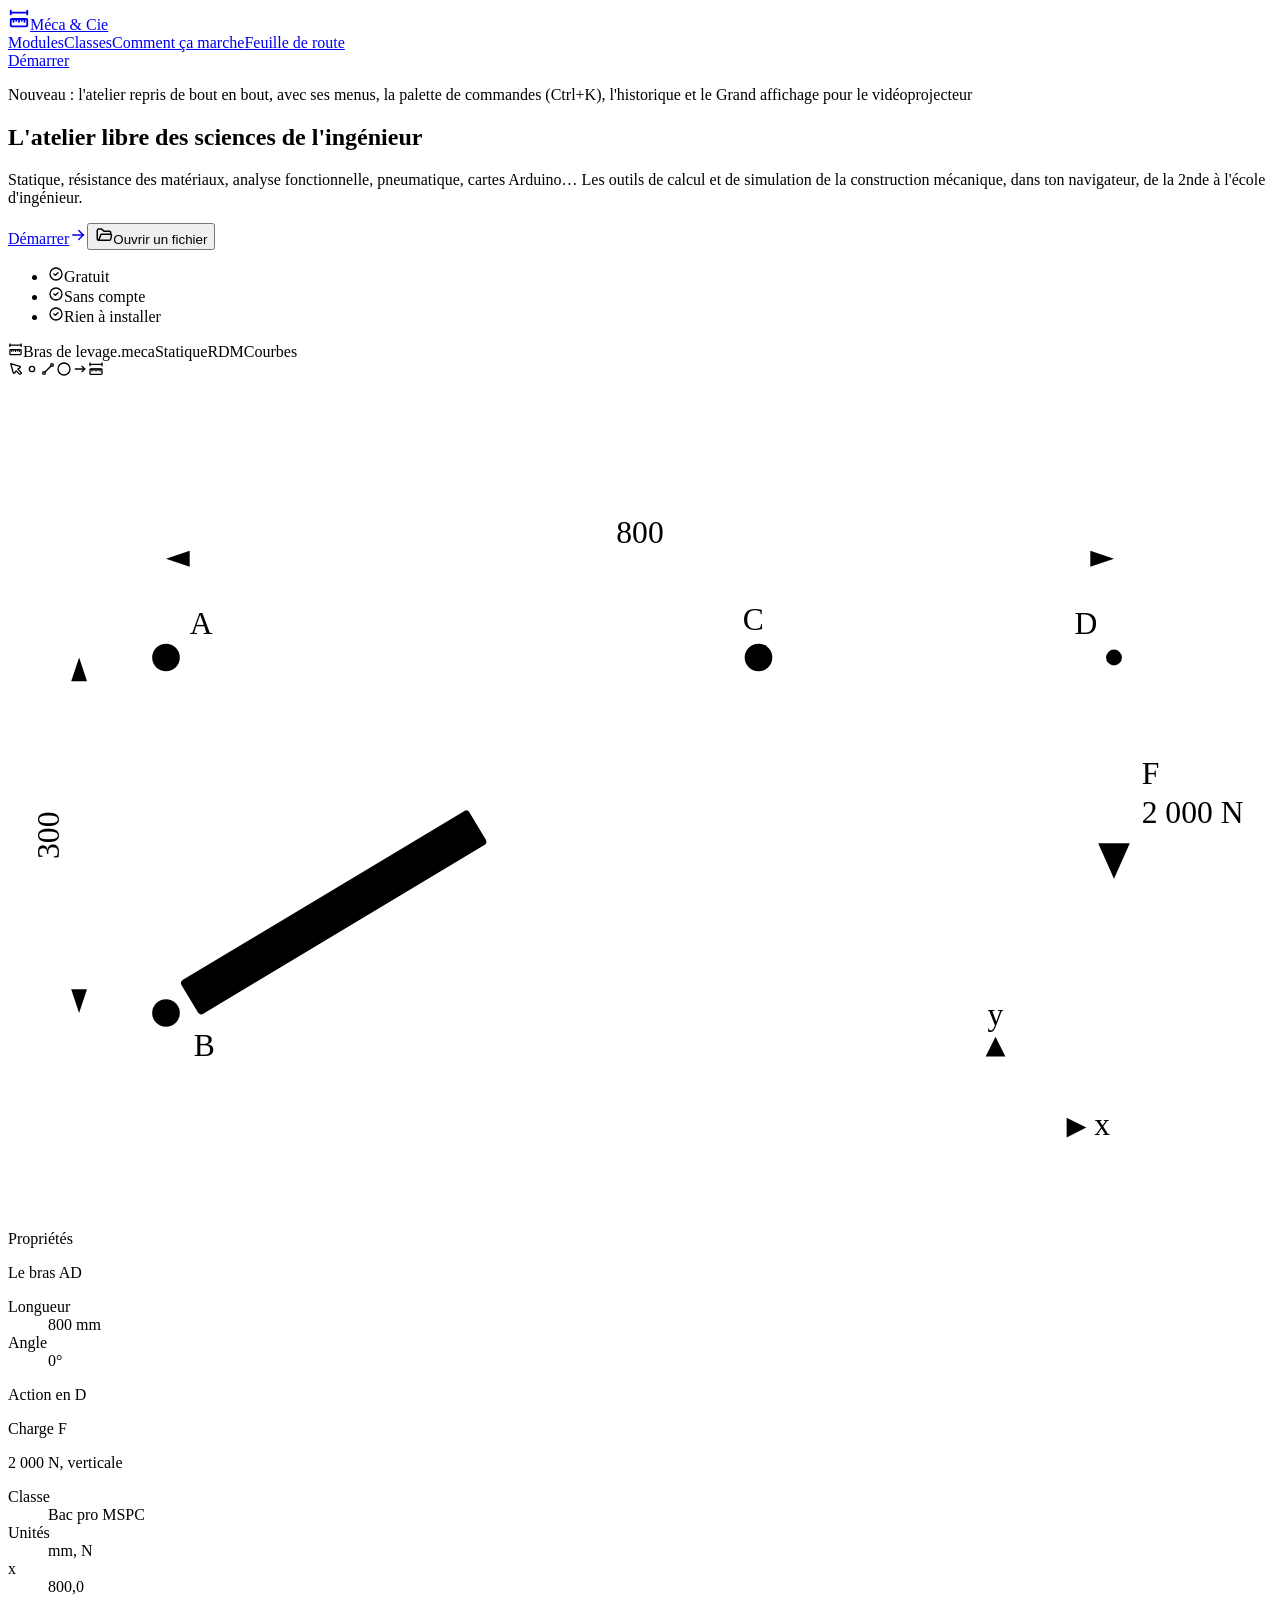
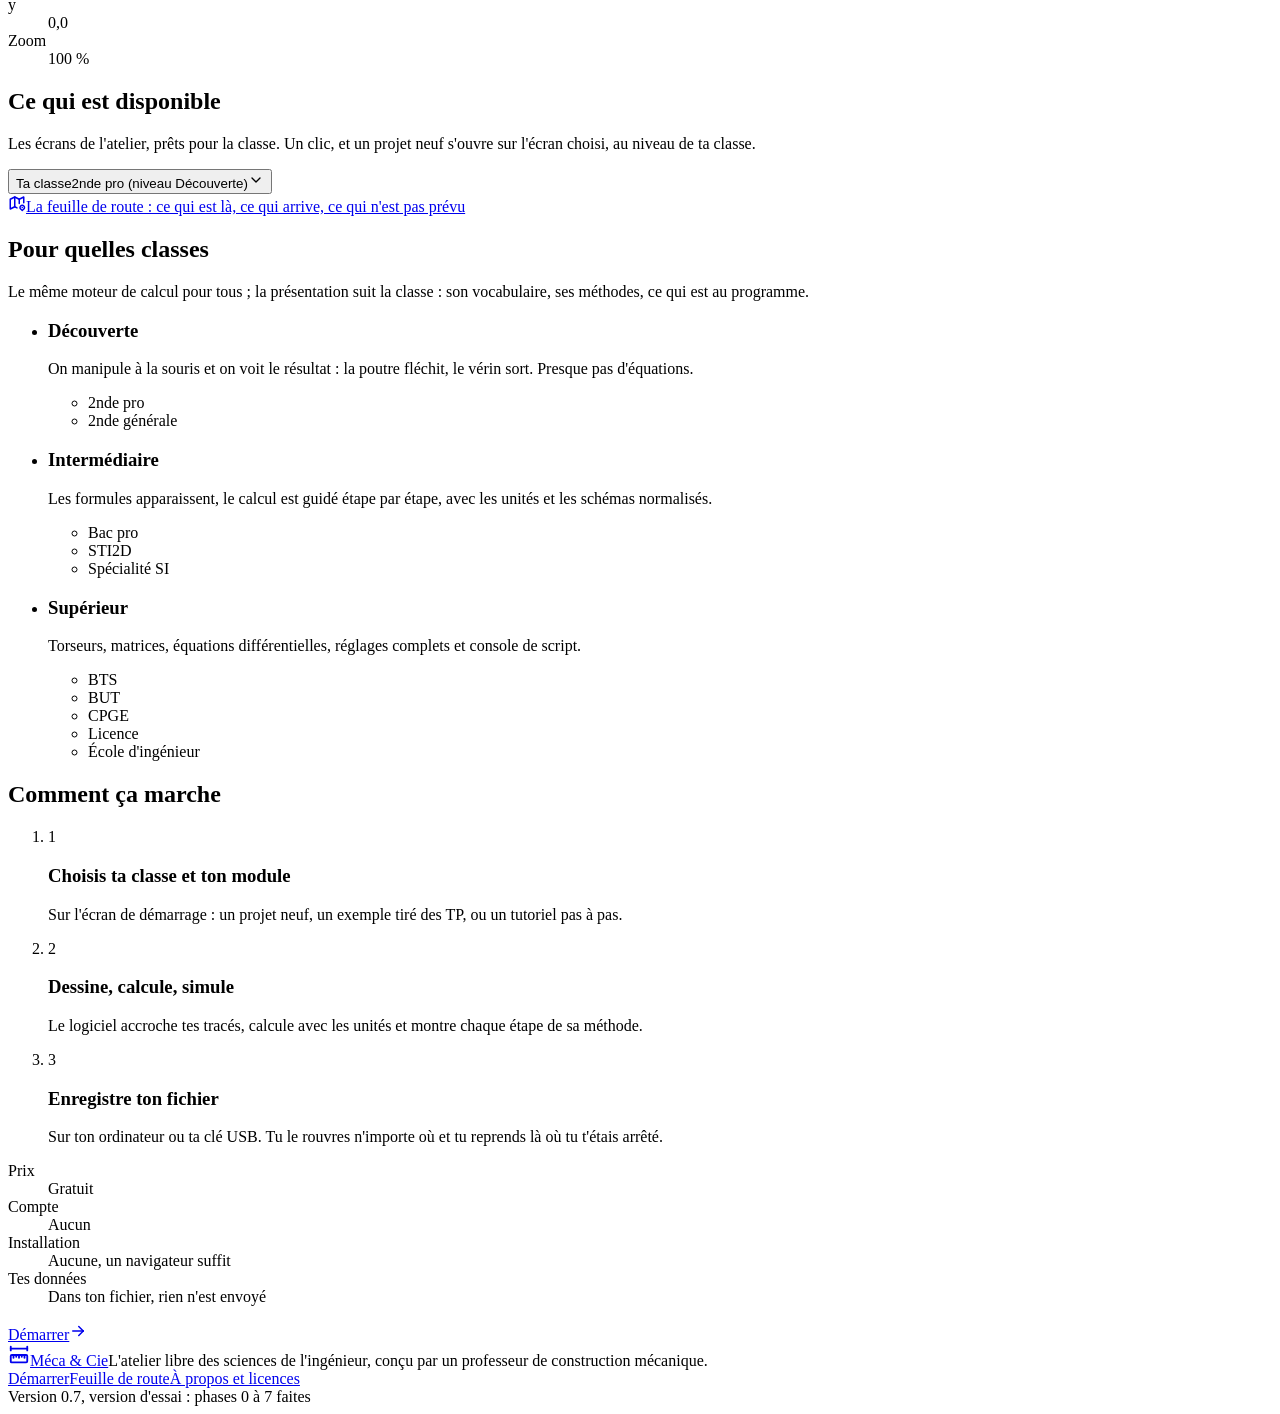
==== commit 06c42099: "Publication du site (24/11/2026 14:38:30)" ====
--- a/index.html
+++ b/index.html
@@ -1 +1 @@
-<!DOCTYPE html><html lang="fr" data-scroll-behavior="smooth" class="IHogDW_variable sm23LG_variable h-full antialiased"><head><meta charSet="utf-8"/><meta name="viewport" content="width=device-width, initial-scale=1"/><link rel="preload" href="/meca-et-cie/_next/static/media/48eea41d8317494f-s.p.0wiir8udbzjvx.woff2" as="font" crossorigin="" type="font/woff2"/><link rel="preload" href="/meca-et-cie/_next/static/media/73c8302d2fdfe340-s.p.30xqm3yldpj47.woff2" as="font" crossorigin="" type="font/woff2"/><link rel="preload" href="/meca-et-cie/_next/static/media/9f5be66613d9c872-s.p.27korwsf9c79u.woff2" as="font" crossorigin="" type="font/woff2"/><link rel="stylesheet" href="/meca-et-cie/_next/static/chunks/20etg-xg756xo.css" data-precedence="next"/><link rel="preload" as="script" fetchPriority="low" href="/meca-et-cie/_next/static/chunks/310vm2bl3xxpt.js"/><script src="/meca-et-cie/_next/static/chunks/3r801q3tr245x.js" async=""></script><script src="/meca-et-cie/_next/static/chunks/0d08a2s33jj_9.js" async=""></script><script src="/meca-et-cie/_next/static/chunks/3r-okv0vpv6lc.js" async=""></script><script src="/meca-et-cie/_next/static/chunks/2urr6-fm2smyv.js" async=""></script><script src="/meca-et-cie/_next/static/chunks/turbopack-22b7xpqrvmo9a.js" async=""></script><script src="/meca-et-cie/_next/static/chunks/287tuyuo2lpun.js" async=""></script><script src="/meca-et-cie/_next/static/chunks/3akpp_8_r4800.js" async=""></script><script src="/meca-et-cie/_next/static/chunks/0_6l8w8iam1r5.js" async=""></script><script src="/meca-et-cie/_next/static/chunks/0gactx56e3yob.js" async=""></script><script src="/meca-et-cie/_next/static/chunks/08wnbjzkgko-z.js" async=""></script><script src="/meca-et-cie/_next/static/chunks/3wboudntf1kdr.js" async=""></script><script src="/meca-et-cie/_next/static/chunks/1iuj6y-n63bv5.js" async=""></script><script src="/meca-et-cie/_next/static/chunks/3_-juyb18oz3d.js" async=""></script><script src="/meca-et-cie/_next/static/chunks/0p_g4ahmmayuu.js" async=""></script><meta name="next-size-adjust" content=""/><title>Méca &amp; Cie</title><meta name="description" content="L&#x27;atelier libre des sciences de l&#x27;ingénieur"/><link rel="icon" href="/meca-et-cie/favicon.ico?favicon.117ezoe8m31dk.ico" sizes="48x48" type="image/x-icon"/><script src="/meca-et-cie/_next/static/chunks/0cz1d0mv5g_q7.js" noModule=""></script></head><body class="min-h-full flex flex-col font-sans"><div hidden=""><!--$--><!--/$--></div><div class="relative overflow-hidden bg-nuit text-white"><div class="grille-nuit pointer-events-none absolute inset-0" aria-hidden="true"></div><header class="relative border-b border-white/10"><div class="mx-auto w-full max-w-[1560px] px-6 lg:px-10 flex h-14 items-center gap-6"><a title="Méca &amp; Cie : retour à l&#x27;accueil" class="flex shrink-0 items-center gap-2 whitespace-nowrap text-white" aria-label="Méca &amp; Cie, retour à l&#x27;accueil" href="/meca-et-cie/"><svg xmlns="http://www.w3.org/2000/svg" width="22" height="22" viewBox="0 0 24 24" fill="none" stroke="currentColor" stroke-width="2" stroke-linecap="round" stroke-linejoin="round" class="tabler-icon tabler-icon-ruler-measure text-cote" aria-hidden="true"><path d="M19.875 12c.621 0 1.125 .512 1.125 1.143v5.714c0 .631 -.504 1.143 -1.125 1.143h-15.875a1 1 0 0 1 -1 -1v-5.857c0 -.631 .504 -1.143 1.125 -1.143h15.75"></path><path d="M9 12v2"></path><path d="M6 12v3"></path><path d="M12 12v3"></path><path d="M18 12v3"></path><path d="M15 12v2"></path><path d="M3 3v4"></path><path d="M3 5h18"></path><path d="M21 3v4"></path></svg><span class="text-titre font-medium ">Méca &amp; Cie</span></a><nav aria-label="Sections de la page" class="ml-auto hidden gap-6 text-corps text-plan-clair md:flex"><a href="#modules" class="transition-colors duration-150 hover:text-white">Modules</a><a href="#classes" class="transition-colors duration-150 hover:text-white">Classes</a><a href="#commencer" class="transition-colors duration-150 hover:text-white">Comment ça marche</a><a class="transition-colors duration-150 hover:text-white" href="/meca-et-cie/feuille-de-route/">Feuille de route</a></nav><a class="ml-auto inline-flex h-9 items-center gap-1.5 rounded-fin border border-white/25 px-4 text-corps font-medium text-white transition-colors duration-150 hover:border-cote hover:text-cote md:ml-0" href="/meca-et-cie/demarrage/">Démarrer</a></div></header><section class="relative mx-auto w-full max-w-[1560px] px-6 lg:px-10 grid items-center gap-12 pb-20 pt-14 lg:grid-cols-[1fr_1.25fr] lg:pb-24 lg:pt-16"><div class="entree"><p class="flex items-start gap-2 text-dense text-plan-clair"><span class="mt-1.5 h-2 w-2 shrink-0 rounded-full bg-cote" aria-hidden="true"></span>Nouveau : l&#x27;atelier repris de bout en bout, avec ses menus, la palette de commandes (Ctrl+K), l&#x27;historique et le Grand affichage pour le vidéoprojecteur</p><h1 class="mt-6 text-vitrine font-semibold tracking-tight">L&#x27;atelier libre des sciences de l&#x27;ingénieur</h1><p class="mt-5 max-w-xl text-titre leading-relaxed text-plan-clair">Statique, résistance des matériaux, analyse fonctionnelle, pneumatique, cartes Arduino… Les outils de calcul et de simulation de la construction mécanique, dans ton navigateur, de la 2nde à l&#x27;école d&#x27;ingénieur.</p><div class="mt-8"><div><div class="flex flex-wrap gap-3"><a class="inline-flex h-10 items-center gap-2 rounded-fin bg-cote px-5 text-corps font-semibold text-nuit transition-colors duration-150 hover:bg-white" href="/meca-et-cie/demarrage/">Démarrer<svg xmlns="http://www.w3.org/2000/svg" width="18" height="18" viewBox="0 0 24 24" fill="none" stroke="currentColor" stroke-width="2" stroke-linecap="round" stroke-linejoin="round" class="tabler-icon tabler-icon-arrow-right" aria-hidden="true"><path d="M5 12l14 0"></path><path d="M13 18l6 -6"></path><path d="M13 6l6 6"></path></svg></a><button type="button" class="inline-flex h-10 items-center gap-2 rounded-fin border border-white/25 px-5 text-corps font-medium text-white transition-colors duration-150 hover:border-white/60"><svg xmlns="http://www.w3.org/2000/svg" width="18" height="18" viewBox="0 0 24 24" fill="none" stroke="currentColor" stroke-width="2" stroke-linecap="round" stroke-linejoin="round" class="tabler-icon tabler-icon-folder-open" aria-hidden="true"><path d="M5 19l2.757 -7.351a1 1 0 0 1 .936 -.649h12.307a1 1 0 0 1 .986 1.164l-.996 5.211a2 2 0 0 1 -1.964 1.625h-14.026a2 2 0 0 1 -2 -2v-11a2 2 0 0 1 2 -2h4l3 3h7a2 2 0 0 1 2 2v2"></path></svg>Ouvrir un fichier</button></div></div></div><ul class="mt-8 flex flex-wrap gap-x-6 gap-y-2 text-dense text-plan-clair"><li class="flex items-center gap-1.5"><svg xmlns="http://www.w3.org/2000/svg" width="16" height="16" viewBox="0 0 24 24" fill="none" stroke="currentColor" stroke-width="2" stroke-linecap="round" stroke-linejoin="round" class="tabler-icon tabler-icon-circle-check text-cote" aria-hidden="true"><path d="M3 12a9 9 0 1 0 18 0a9 9 0 1 0 -18 0"></path><path d="M9 12l2 2l4 -4"></path></svg>Gratuit</li><li class="flex items-center gap-1.5"><svg xmlns="http://www.w3.org/2000/svg" width="16" height="16" viewBox="0 0 24 24" fill="none" stroke="currentColor" stroke-width="2" stroke-linecap="round" stroke-linejoin="round" class="tabler-icon tabler-icon-circle-check text-cote" aria-hidden="true"><path d="M3 12a9 9 0 1 0 18 0a9 9 0 1 0 -18 0"></path><path d="M9 12l2 2l4 -4"></path></svg>Sans compte</li><li class="flex items-center gap-1.5"><svg xmlns="http://www.w3.org/2000/svg" width="16" height="16" viewBox="0 0 24 24" fill="none" stroke="currentColor" stroke-width="2" stroke-linecap="round" stroke-linejoin="round" class="tabler-icon tabler-icon-circle-check text-cote" aria-hidden="true"><path d="M3 12a9 9 0 1 0 18 0a9 9 0 1 0 -18 0"></path><path d="M9 12l2 2l4 -4"></path></svg>Rien à installer</li></ul></div><div class="entree overflow-hidden rounded-panneau border border-white/15 bg-white text-plan" style="--delai:0.15s" aria-hidden="true"><div class="flex h-8 items-center gap-2 bg-plan px-3"><svg xmlns="http://www.w3.org/2000/svg" width="15" height="15" viewBox="0 0 24 24" fill="none" stroke="currentColor" stroke-width="2" stroke-linecap="round" stroke-linejoin="round" class="tabler-icon tabler-icon-ruler-measure text-cote"><path d="M19.875 12c.621 0 1.125 .512 1.125 1.143v5.714c0 .631 -.504 1.143 -1.125 1.143h-15.875a1 1 0 0 1 -1 -1v-5.857c0 -.631 .504 -1.143 1.125 -1.143h15.75"></path><path d="M9 12v2"></path><path d="M6 12v3"></path><path d="M12 12v3"></path><path d="M18 12v3"></path><path d="M15 12v2"></path><path d="M3 3v4"></path><path d="M3 5h18"></path><path d="M21 3v4"></path></svg><span class="text-legende font-medium text-white">Bras de levage.meca</span><span class="ml-3 flex gap-1 text-legende"><span class="rounded-fin bg-white px-2 py-0.5 font-medium text-plan">Statique</span><span class="px-2 py-0.5 text-plan-clair">RDM</span><span class="px-2 py-0.5 text-plan-clair">Courbes</span></span></div><div class="flex"><div class="flex flex-col gap-1 border-r border-bordure p-1.5"><span class="flex h-7 w-7 items-center justify-center rounded-fin text-ardoise"><svg xmlns="http://www.w3.org/2000/svg" width="16" height="16" viewBox="0 0 24 24" fill="none" stroke="currentColor" stroke-width="2" stroke-linecap="round" stroke-linejoin="round" class="tabler-icon tabler-icon-pointer"><path d="M7.904 17.563a1.2 1.2 0 0 0 2.228 .308l2.09 -3.093l4.907 4.907a1.067 1.067 0 0 0 1.509 0l1.047 -1.047a1.067 1.067 0 0 0 0 -1.509l-4.907 -4.907l3.113 -2.09a1.2 1.2 0 0 0 -.309 -2.228l-13.582 -3.904l3.904 13.563"></path></svg></span><span class="flex h-7 w-7 items-center justify-center rounded-fin text-ardoise"><svg xmlns="http://www.w3.org/2000/svg" width="16" height="16" viewBox="0 0 24 24" fill="none" stroke="currentColor" stroke-width="2" stroke-linecap="round" stroke-linejoin="round" class="tabler-icon tabler-icon-point"><path d="M8 12a4 4 0 1 0 8 0a4 4 0 1 0 -8 0"></path></svg></span><span class="flex h-7 w-7 items-center justify-center rounded-fin bg-etiquette text-trace"><svg xmlns="http://www.w3.org/2000/svg" width="16" height="16" viewBox="0 0 24 24" fill="none" stroke="currentColor" stroke-width="2" stroke-linecap="round" stroke-linejoin="round" class="tabler-icon tabler-icon-line"><path d="M4 18a2 2 0 1 0 4 0a2 2 0 1 0 -4 0"></path><path d="M16 6a2 2 0 1 0 4 0a2 2 0 1 0 -4 0"></path><path d="M7.5 16.5l9 -9"></path></svg></span><span class="flex h-7 w-7 items-center justify-center rounded-fin text-ardoise"><svg xmlns="http://www.w3.org/2000/svg" width="16" height="16" viewBox="0 0 24 24" fill="none" stroke="currentColor" stroke-width="2" stroke-linecap="round" stroke-linejoin="round" class="tabler-icon tabler-icon-circle"><path d="M3 12a9 9 0 1 0 18 0a9 9 0 1 0 -18 0"></path></svg></span><span class="flex h-7 w-7 items-center justify-center rounded-fin text-ardoise"><svg xmlns="http://www.w3.org/2000/svg" width="16" height="16" viewBox="0 0 24 24" fill="none" stroke="currentColor" stroke-width="2" stroke-linecap="round" stroke-linejoin="round" class="tabler-icon tabler-icon-arrow-narrow-right"><path d="M5 12l14 0"></path><path d="M15 16l4 -4"></path><path d="M15 8l4 4"></path></svg></span><span class="flex h-7 w-7 items-center justify-center rounded-fin text-ardoise"><svg xmlns="http://www.w3.org/2000/svg" width="16" height="16" viewBox="0 0 24 24" fill="none" stroke="currentColor" stroke-width="2" stroke-linecap="round" stroke-linejoin="round" class="tabler-icon tabler-icon-ruler-measure"><path d="M19.875 12c.621 0 1.125 .512 1.125 1.143v5.714c0 .631 -.504 1.143 -1.125 1.143h-15.875a1 1 0 0 1 -1 -1v-5.857c0 -.631 .504 -1.143 1.125 -1.143h15.75"></path><path d="M9 12v2"></path><path d="M6 12v3"></path><path d="M12 12v3"></path><path d="M18 12v3"></path><path d="M15 12v2"></path><path d="M3 3v4"></path><path d="M3 5h18"></path><path d="M21 3v4"></path></svg></span></div><div class="feuille-quadrillee min-w-0 flex-1 p-2"><svg viewBox="0 0 640 420" class="h-auto w-full" role="img" aria-label="Schéma d&#x27;un bras de levage : le bras AD de 800 mm est articulé sur le bâti en A, un vérin BC le soulève depuis B, 300 mm sous A, et une charge F de 2 000 N est accrochée en D."><line x1="80" y1="40" x2="80" y2="380" pathLength="1" class="trace-anime stroke-plan" stroke-width="2.5"></line><g class="apparait stroke-plan" stroke-width="1" style="--delai:0.3s"><line x1="80" y1="46" x2="67" y2="59"></line><line x1="80" y1="62" x2="67" y2="75"></line><line x1="80" y1="78" x2="67" y2="91"></line><line x1="80" y1="94" x2="67" y2="107"></line><line x1="80" y1="110" x2="67" y2="123"></line><line x1="80" y1="126" x2="67" y2="139"></line><line x1="80" y1="142" x2="67" y2="155"></line><line x1="80" y1="158" x2="67" y2="171"></line><line x1="80" y1="174" x2="67" y2="187"></line><line x1="80" y1="190" x2="67" y2="203"></line><line x1="80" y1="206" x2="67" y2="219"></line><line x1="80" y1="222" x2="67" y2="235"></line><line x1="80" y1="238" x2="67" y2="251"></line><line x1="80" y1="254" x2="67" y2="267"></line><line x1="80" y1="270" x2="67" y2="283"></line><line x1="80" y1="286" x2="67" y2="299"></line><line x1="80" y1="302" x2="67" y2="315"></line><line x1="80" y1="318" x2="67" y2="331"></line><line x1="80" y1="334" x2="67" y2="347"></line><line x1="80" y1="350" x2="67" y2="363"></line><line x1="80" y1="366" x2="67" y2="379"></line></g><line x1="80" y1="140" x2="560" y2="140" pathLength="1" class="trace-anime stroke-plan" stroke-width="5" stroke-linecap="round" style="--delai:0.2s"></line><g transform="translate(80 320) rotate(-30.96375653207352)"><line x1="7" y1="0" x2="14" y2="0" class="stroke-plan" stroke-width="3"></line><rect x="14" y="-10" width="170" height="20" rx="2" pathLength="1" class="trace-anime fill-white stroke-plan" stroke-width="2" style="--delai:0.5s"></rect><line x1="150" y1="-8" x2="150" y2="8" class="apparait stroke-plan" stroke-width="2" style="--delai:0.9s"></line><line x1="150" y1="0" x2="342.857113690718" y2="0" pathLength="1" class="trace-anime stroke-plan" stroke-width="4" style="--delai:0.75s"></line></g><g class="fill-white stroke-plan" stroke-width="2"><circle cx="80" cy="140" r="7"></circle><circle cx="80" cy="320" r="7"></circle><circle cx="380" cy="140" r="7"></circle></g><circle cx="560" cy="140" r="4" class="fill-plan"></circle><g class="apparait" style="--delai:1.1s"><line x1="560" y1="150" x2="560" y2="238" class="stroke-force" stroke-width="3"></line><polygon points="560,252 552,234 568,234" class="fill-force"></polygon><text x="574" y="204" class="fill-force font-sans text-titre font-medium">F</text><text x="574" y="224" class="fill-force font-mono text-dense">2 000 N</text></g><g class="apparait" style="--delai:1.3s"><g class="stroke-cote-fonce" stroke-width="1"><line x1="560" y1="128" x2="560" y2="82"></line><line x1="84" y1="90" x2="556" y2="90"></line><line x1="62" y1="140" x2="28" y2="140"></line><line x1="62" y1="320" x2="28" y2="320"></line><line x1="36" y1="144" x2="36" y2="316"></line></g><g class="fill-cote-fonce"><polygon points="80,90 92,86 92,94"></polygon><polygon points="560,90 548,86 548,94"></polygon><polygon points="36,140 32,152 40,152"></polygon><polygon points="36,320 32,308 40,308"></polygon></g><text x="320" y="82" text-anchor="middle" class="fill-cote-fonce font-mono text-dense">800</text><text x="26" y="230" text-anchor="middle" transform="rotate(-90 26 230)" class="fill-cote-fonce font-mono text-dense">300</text></g><g class="apparait fill-plan font-sans text-titre font-medium" style="--delai:1s"><text x="92" y="128">A</text><text x="94" y="342">B</text><text x="372" y="126">C</text><text x="540" y="128">D</text></g><g class="apparait stroke-ardoise" stroke-width="1.5" style="--delai:1.4s"><line x1="500" y1="378" x2="540" y2="378"></line><line x1="500" y1="378" x2="500" y2="338"></line><polygon points="546,378 536,373 536,383" class="fill-ardoise stroke-none"></polygon><polygon points="500,332 495,342 505,342" class="fill-ardoise stroke-none"></polygon></g><g class="apparait fill-ardoise font-mono text-dense" style="--delai:1.4s"><text x="550" y="382">x</text><text x="496" y="326">y</text></g></svg></div><div class="hidden w-40 shrink-0 border-l border-bordure p-3 sm:block"><p class="text-legende text-ardoise">Propriétés</p><p class="mt-2 text-dense font-medium">Le bras AD</p><dl class="mt-2 grid grid-cols-[1fr_auto] gap-y-1 text-legende"><dt class="text-ardoise">Longueur</dt><dd class="font-mono tabular-nums">800 mm</dd><dt class="text-ardoise">Angle</dt><dd class="font-mono tabular-nums">0°</dd></dl><p class="mt-4 text-legende text-ardoise">Action en D</p><p class="mt-1 flex items-center gap-1.5 text-dense font-medium"><span class="h-2 w-2 rounded-full bg-force"></span>Charge F</p><p class="mt-1 font-mono text-legende tabular-nums">2 000 N, verticale</p></div></div><dl class="flex h-7 shrink-0 items-stretch overflow-hidden border-t border-bordure bg-white text-legende "><div class="flex min-w-0 items-center gap-1.5 border-r border-bordure px-3 last:border-r-0"><dt class="shrink-0 text-ardoise">Classe</dt><dd class="truncate text-plan ">Bac pro MSPC</dd></div><div class="flex min-w-0 items-center gap-1.5 border-r border-bordure px-3 last:border-r-0"><dt class="shrink-0 text-ardoise">Unités</dt><dd class="truncate text-plan ">mm, N</dd></div><div class="flex min-w-0 items-center gap-1.5 border-r border-bordure px-3 last:border-r-0"><dt class="shrink-0 text-ardoise">x</dt><dd class="truncate text-plan font-mono tabular-nums">800,0</dd></div><div class="flex min-w-0 items-center gap-1.5 border-r border-bordure px-3 last:border-r-0"><dt class="shrink-0 text-ardoise">y</dt><dd class="truncate text-plan font-mono tabular-nums">0,0</dd></div><div class="flex min-w-0 items-center gap-1.5 border-r border-bordure px-3 last:border-r-0"><dt class="shrink-0 text-ardoise">Zoom</dt><dd class="truncate text-plan font-mono tabular-nums">100 %</dd></div></dl></div></section></div><main class="flex-1 text-plan"><section id="modules" class="scroll-mt-4 border-b border-bordure bg-white"><div class="mx-auto w-full max-w-[1560px] px-6 lg:px-10 py-16"><div class="flex flex-wrap items-end gap-6"><div class="min-w-0 max-w-2xl"><h2 class="text-section font-semibold tracking-tight">Ce qui est disponible</h2><p class="mt-3 text-titre leading-relaxed text-ardoise">Les écrans de l&#x27;atelier, prêts pour la classe. Un clic, et un projet neuf s&#x27;ouvre sur l&#x27;écran choisi, au niveau de ta classe.</p></div><div class="ml-auto"><div class="relative"><button type="button" aria-haspopup="dialog" aria-expanded="false" class="flex h-11 items-center gap-3 rounded-fin border border-bordure bg-white pl-3 pr-2.5 text-left transition-colors duration-150 hover:border-trace"><span class="flex flex-col"><span class="text-legende text-ardoise">Ta classe</span><span class="text-corps font-medium text-plan">2nde pro<span class="font-normal text-ardoise"> (niveau <!-- -->Découverte<!-- -->)</span></span></span><svg xmlns="http://www.w3.org/2000/svg" width="16" height="16" viewBox="0 0 24 24" fill="none" stroke="currentColor" stroke-width="2" stroke-linecap="round" stroke-linejoin="round" class="tabler-icon tabler-icon-chevron-down text-ardoise transition-transform duration-150 " aria-hidden="true"><path d="M6 9l6 6l6 -6"></path></svg></button></div></div></div><div class="mt-8 min-h-[12rem]"></div><a class="mt-6 inline-flex items-center gap-2 text-corps font-medium text-trace transition-colors duration-150 hover:text-plan" href="/meca-et-cie/feuille-de-route/"><svg xmlns="http://www.w3.org/2000/svg" width="18" height="18" viewBox="0 0 24 24" fill="none" stroke="currentColor" stroke-width="2" stroke-linecap="round" stroke-linejoin="round" class="tabler-icon tabler-icon-map-2" aria-hidden="true"><path d="M12 18.5l-3 -1.5l-6 3v-13l6 -3l6 3l6 -3v7.5"></path><path d="M9 4v13"></path><path d="M15 7v5.5"></path><path d="M21.121 20.121a3 3 0 1 0 -4.242 0c.418 .419 1.125 1.045 2.121 1.879c1.051 -.89 1.759 -1.516 2.121 -1.879"></path><path d="M19 18v.01"></path></svg>La feuille de route : ce qui est là, ce qui arrive, ce qui n&#x27;est pas prévu</a></div></section><section id="classes" class="mx-auto w-full max-w-[1560px] px-6 lg:px-10 scroll-mt-4 py-16"><div class="max-w-2xl"><h2 class="text-section font-semibold tracking-tight">Pour quelles classes</h2><p class="mt-3 text-titre leading-relaxed text-ardoise">Le même moteur de calcul pour tous ; la présentation suit la classe : son vocabulaire, ses méthodes, ce qui est au programme.</p></div><ul class="mt-8 grid gap-4 md:grid-cols-3"><li class="flex flex-col rounded-panneau border border-bordure bg-white p-5"><h3 class="text-titre font-medium">Découverte</h3><p class="mt-2 flex-1 text-dense leading-relaxed text-ardoise">On manipule à la souris et on voit le résultat : la poutre fléchit, le vérin sort. Presque pas d&#x27;équations.</p><ul class="mt-4 flex flex-wrap gap-1.5"><li title="familles de métiers, dont MPMIA" class="rounded-fin border border-bordure px-2 py-0.5 text-legende text-plan">2nde pro</li><li title="options SI et CIT" class="rounded-fin border border-bordure px-2 py-0.5 text-legende text-plan">2nde générale</li></ul></li><li class="flex flex-col rounded-panneau border border-bordure bg-white p-5"><h3 class="text-titre font-medium">Intermédiaire</h3><p class="mt-2 flex-1 text-dense leading-relaxed text-ardoise">Les formules apparaissent, le calcul est guidé étape par étape, avec les unités et les schémas normalisés.</p><ul class="mt-4 flex flex-wrap gap-1.5"><li title="1re et Tle : MSPC, MELEC pour la construction mécanique…" class="rounded-fin border border-bordure px-2 py-0.5 text-legende text-plan">Bac pro</li><li title="1re et Tle, dont 2I2D" class="rounded-fin border border-bordure px-2 py-0.5 text-legende text-plan">STI2D</li><li title="1re et Tle générales" class="rounded-fin border border-bordure px-2 py-0.5 text-legende text-plan">Spécialité SI</li></ul></li><li class="flex flex-col rounded-panneau border border-bordure bg-white p-5"><h3 class="text-titre font-medium">Supérieur</h3><p class="mt-2 flex-1 text-dense leading-relaxed text-ardoise">Torseurs, matrices, équations différentielles, réglages complets et console de script.</p><ul class="mt-4 flex flex-wrap gap-1.5"><li title="dont Maintenance des systèmes, options A et B" class="rounded-fin border border-bordure px-2 py-0.5 text-legende text-plan">BTS</li><li title="dont Génie mécanique et productique" class="rounded-fin border border-bordure px-2 py-0.5 text-legende text-plan">BUT</li><li title="sciences industrielles de l&#x27;ingénieur" class="rounded-fin border border-bordure px-2 py-0.5 text-legende text-plan">CPGE</li><li title="sciences pour l&#x27;ingénieur" class="rounded-fin border border-bordure px-2 py-0.5 text-legende text-plan">Licence</li><li title="cycle préparatoire et cycle ingénieur" class="rounded-fin border border-bordure px-2 py-0.5 text-legende text-plan">École d&#x27;ingénieur</li></ul></li></ul></section><section id="commencer" class="scroll-mt-4 border-t border-bordure bg-white"><div class="mx-auto w-full max-w-[1560px] px-6 lg:px-10 grid gap-12 py-16 lg:grid-cols-[minmax(0,1.3fr)_minmax(0,1fr)]"><div><h2 class="text-section font-semibold tracking-tight">Comment ça marche</h2><ol class="mt-8 space-y-6"><li class="flex gap-4"><span class="flex h-8 w-8 shrink-0 items-center justify-center rounded-fin border border-bordure font-mono text-corps text-trace">1</span><div><h3 class="text-titre font-medium">Choisis ta classe et ton module</h3><p class="mt-1 max-w-xl text-corps leading-relaxed text-ardoise">Sur l&#x27;écran de démarrage : un projet neuf, un exemple tiré des TP, ou un tutoriel pas à pas.</p></div></li><li class="flex gap-4"><span class="flex h-8 w-8 shrink-0 items-center justify-center rounded-fin border border-bordure font-mono text-corps text-trace">2</span><div><h3 class="text-titre font-medium">Dessine, calcule, simule</h3><p class="mt-1 max-w-xl text-corps leading-relaxed text-ardoise">Le logiciel accroche tes tracés, calcule avec les unités et montre chaque étape de sa méthode.</p></div></li><li class="flex gap-4"><span class="flex h-8 w-8 shrink-0 items-center justify-center rounded-fin border border-bordure font-mono text-corps text-trace">3</span><div><h3 class="text-titre font-medium">Enregistre ton fichier</h3><p class="mt-1 max-w-xl text-corps leading-relaxed text-ardoise">Sur ton ordinateur ou ta clé USB. Tu le rouvres n&#x27;importe où et tu reprends là où tu t&#x27;étais arrêté.</p></div></li></ol></div><div class="lg:pt-2"><dl class="grid grid-cols-2 overflow-hidden rounded-panneau border border-bordure"><div class="px-4 py-3 border-r border-bordure "><dt class="text-legende text-ardoise">Prix</dt><dd class="mt-0.5 text-corps font-medium">Gratuit</dd></div><div class="px-4 py-3  "><dt class="text-legende text-ardoise">Compte</dt><dd class="mt-0.5 text-corps font-medium">Aucun</dd></div><div class="px-4 py-3 border-r border-bordure border-t border-bordure"><dt class="text-legende text-ardoise">Installation</dt><dd class="mt-0.5 text-corps font-medium">Aucune, un navigateur suffit</dd></div><div class="px-4 py-3  border-t border-bordure"><dt class="text-legende text-ardoise">Tes données</dt><dd class="mt-0.5 text-corps font-medium">Dans ton fichier, rien n&#x27;est envoyé</dd></div></dl><a class="mt-6 inline-flex h-10 items-center gap-2 rounded-fin bg-trace px-5 text-corps font-semibold text-white transition-colors duration-150 hover:bg-plan" href="/meca-et-cie/demarrage/">Démarrer<svg xmlns="http://www.w3.org/2000/svg" width="18" height="18" viewBox="0 0 24 24" fill="none" stroke="currentColor" stroke-width="2" stroke-linecap="round" stroke-linejoin="round" class="tabler-icon tabler-icon-arrow-right" aria-hidden="true"><path d="M5 12l14 0"></path><path d="M13 18l6 -6"></path><path d="M13 6l6 6"></path></svg></a></div></div></section></main><footer class="bg-nuit text-plan-clair"><div class="mx-auto w-full max-w-[1560px] px-6 lg:px-10 flex flex-wrap items-center gap-x-8 gap-y-3 py-6 text-dense"><a title="Méca &amp; Cie : retour à l&#x27;accueil" class="flex shrink-0 items-center gap-2 whitespace-nowrap text-white" aria-label="Méca &amp; Cie, retour à l&#x27;accueil" href="/meca-et-cie/"><svg xmlns="http://www.w3.org/2000/svg" width="22" height="22" viewBox="0 0 24 24" fill="none" stroke="currentColor" stroke-width="2" stroke-linecap="round" stroke-linejoin="round" class="tabler-icon tabler-icon-ruler-measure text-cote" aria-hidden="true"><path d="M19.875 12c.621 0 1.125 .512 1.125 1.143v5.714c0 .631 -.504 1.143 -1.125 1.143h-15.875a1 1 0 0 1 -1 -1v-5.857c0 -.631 .504 -1.143 1.125 -1.143h15.75"></path><path d="M9 12v2"></path><path d="M6 12v3"></path><path d="M12 12v3"></path><path d="M18 12v3"></path><path d="M15 12v2"></path><path d="M3 3v4"></path><path d="M3 5h18"></path><path d="M21 3v4"></path></svg><span class="text-titre font-medium ">Méca &amp; Cie</span></a><span>L&#x27;atelier libre des sciences de l&#x27;ingénieur, conçu par un professeur de construction mécanique.</span><nav aria-label="Pied de page" class="flex gap-5 md:ml-auto"><a class="hover:text-white" href="/meca-et-cie/demarrage/">Démarrer</a><a class="hover:text-white" href="/meca-et-cie/feuille-de-route/">Feuille de route</a><a class="hover:text-white" href="/meca-et-cie/a-propos/">À propos et licences</a></nav><span class="text-legende">Version 0.5, version d&#x27;essai : phases 0 à 4 faites</span></div></footer><!--$--><!--/$--><div role="status" aria-live="polite" class="pointer-events-none fixed bottom-20 right-4 z-50 flex w-[24rem] max-w-[calc(100vw-2rem)] flex-col gap-2 print:hidden"></div><script id="_R_">(globalThis["TURBOPACK"] || (globalThis["TURBOPACK"] = [])).push({"otherChunks":["static/chunks/310vm2bl3xxpt.js","static/chunks/3r801q3tr245x.js","static/chunks/0d08a2s33jj_9.js","static/chunks/3r-okv0vpv6lc.js","static/chunks/2urr6-fm2smyv.js"],"runtimeModuleIds":[94553]});</script><script src="/meca-et-cie/_next/static/chunks/310vm2bl3xxpt.js" async=""></script><script>(self.__next_f=self.__next_f||[]).push([0])</script><script>self.__next_f.push([1,"1:\"$Sreact.fragment\"\n2:\"/meca-et-cie/_next/static/chunks/287tuyuo2lpun.js\"\n3:I[39756,[\"$2\"],\"default\"]\n4:I[37457,[\"$2\"],\"default\"]\n5:I[43551,[\"$2\"],\"Fenetre\"]\n6:I[43551,[\"$2\"],\"Notifications\"]\n8:\"/meca-et-cie/_next/static/chunks/3akpp_8_r4800.js\"\n9:\"/meca-et-cie/_next/static/chunks/0_6l8w8iam1r5.js\"\na:\"/meca-et-cie/_next/static/chunks/0gactx56e3yob.js\"\nb:\"/meca-et-cie/_next/static/chunks/08wnbjzkgko-z.js\"\nc:\"/meca-et-cie/_next/static/chunks/3wboudntf1kdr.js\"\nd:\"/meca-et-cie/_next/static/chunks/1iuj6y-n63bv5.js\"\ne:\"/meca-et-cie/_next/static/chunks/3_-juyb18oz3d.js\"\nf:\"/meca-et-cie/_next/static/chunks/0p_g4ahmmayuu.js\"\n10:I[22016,[\"$2\",\"$8\",\"$9\",\"$a\",\"$b\",\"$c\",\"$d\",\"$e\",\"$f\"],\"\"]\n1e:\"ViewportBoundary\"\n1f:I[97367,[\"$2\"],\"$1e\"]\n21:\"MetadataBoundary\"\n22:I[97367,[\"$2\"],\"$21\"]\n23:\"$Sreact.suspense\"\n25:I[68027,[\"$2\"],\"default\",1]\n:HL[\"/meca-et-cie/_next/static/chunks/20etg-xg756xo.css\",\"style\"]\n:HL[\"/meca-et-cie/_next/static/media/48eea41d8317494f-s.p.0wiir8udbzjvx.woff2\",\"font\",{\"crossOrigin\":\"\",\"type\":\"font/woff2\"}]\n:HL[\"/meca-et-cie/_next/static/media/73c8302d2fdfe340-s.p.30xqm3yldpj47.woff2\",\"font\",{\"crossOrigin\":\"\",\"type\":\"font/woff2\"}]\n:HL[\"/meca-et-cie/_next/static/media/9f5be66613d9c872-s.p.27korwsf9c79u.woff2\",\"font\",{\"crossOrigin\":\"\",\"type\":\"font/woff2\"}]\n7:[[\"children\",{\"s\":\"__PAGE__\",\"h\":512,\"d\":{\"r\":[\"$\",\"$1\",\"c\",{\"children\":[[[\"$\",\"div\",null,{\"className\":\"relative overflow-hidden bg-nuit text-white\",\"children\":[[\"$\",\"div\",null,{\"className\":\"grille-nuit pointer-events-none absolute inset-0\",\"aria-hidden\":true}],[\"$\",\"header\",null,{\"className\":\"relative border-b border-white/10\",\"children\":[\"$\",\"div\",null,{\"className\":\"mx-auto w-full max-w-[1560px] px-6 lg:px-10 flex h-14 items-center gap-6\",\"children\":[[\"$\",\"$L10\",null,{\"href\":\"/\",\"title\":\"Méca \u0026 Cie : retour à l'accueil\",\"className\":\"flex shrink-0 items-center gap-2 whitespace-nowrap text-white\",\"aria-label\":\"Méca \u0026 Cie, retour à l'accueil\",\"children\":[[\"$\",\"svg\",null,{\"ref\":\"$undefined\",\"xmlns\":\"http://www.w3.org/2000/svg\",\"width\":22,\"height\":22,\"viewBox\":\"0 0 24 24\",\"fill\":\"none\",\"stroke\":\"currentColor\",\"strokeWidth\":2,\"strokeLinecap\":\"round\",\"strokeLinejoin\":\"round\",\"className\":\"tabler-icon tabler-icon-ruler-measure text-cote\",\"aria-hidden\":true,\"children\":[\"$undefined\",[\"$\",\"path\",\"svg-0\",{\"d\":\"M19.875 12c.621 0 1.125 .512 1.125 1.143v5.714c0 .631 -.504 1.143 -1.125 1.143h-15.875a1 1 0 0 1 -1 -1v-5.857c0 -.631 .504 -1.143 1.125 -1.143h15.75\"}],[\"$\",\"path\",\"svg-1\",{\"d\":\"M9 12v2\"}],[\"$\",\"path\",\"svg-2\",{\"d\":\"M6 12v3\"}],[\"$\",\"path\",\"svg-3\",{\"d\":\"M12 12v3\"}],[\"$\",\"path\",\"svg-4\",{\"d\":\"M18 12v3\"}],[\"$\",\"path\",\"svg-5\",{\"d\":\"M15 12v2\"}],[\"$\",\"path\",\"svg-6\",{\"d\":\"M3 3v4\"}],[\"$\",\"path\",\"svg-7\",{\"d\":\"M3 5h18\"}],[\"$\",\"path\",\"svg-8\",{\"d\":\"M21 3v4\"}],\"$undefined\"]}],[\"$\",\"span\",null,{\"className\":\"text-titre font-medium \",\"children\":\"Méca \u0026 Cie\"}],false]}],[\"$\",\"nav\",null,{\"aria-label\":\"Sections de la page\",\"className\":\"ml-auto hidden gap-6 text-corps text-plan-clair md:flex\",\"children\":[[\"$\",\"a\",null,{\"href\":\"#modules\",\"className\":\"transition-colors duration-150 hover:text-white\",\"children\":\"Modules\"}],[\"$\",\"a\",null,{\"href\":\"#classes\",\"className\":\"transition-colors duration-150 hover:text-white\",\"children\":\"Classes\"}],[\"$\",\"a\",null,{\"href\":\"#commencer\",\"className\":\"transition-colors duration-150 hover:text-white\",\"children\":\"Comment ça marche\"}],[\"$\",\"$L10\",null,{\"href\":\"/feuille-de-route/\",\"className\":\"transition-colors duration-150 hover:text-white\",\"children\":\"Feuille de route\"}]]}],[\"$\",\"$L10\",null,{\"href\":\"/demarrage/\",\"className\":\"ml-auto inline-flex h-9 items-center gap-1.5 rounded-fin border border-white/25 px-4 text-corps font-medium text-white transition-colors duration-150 hover:border-cote hover:text-cote md:ml-0\",\"children\":\"Démarrer\"}]]}]}],[\"$\",\"section\",null,{\"className\":\"relative mx-auto w-full max-w-[1560px] px-6 lg:px-10 grid items-center gap-12 pb-20 pt-14 lg:grid-cols-[1fr_1.25fr] lg:pb-24 lg:pt-16\",\"children\":[\"$L11\",\"$L12\"]}]]}],\"$L13\",\"$L14\"],[\"$L15\",\"$L16\",\"$L17\",\"$L18\",\"$L19\",\"$L1a\",\"$L1b\",\"$L1c\"],\"$L1d\"]}],\"p\":false,\"v\":null}}]]\n0:{\"P\":null,\"c\":[\"\",\"\"],\"q\":\"\",\"i\":false,\"t\":{\"t\":{\"s\":\"\",\"h\":528,\"d\":{\"r\":[\"$\",\"$1\",\"c\",{\"children\":[[[\"$\",\"link\",\"0\",{\"rel\":\"stylesheet\",\"href\":\"/meca-et-cie/_next/static/chunks/20etg-xg756xo.css\",\"precedence\":\"next\",\"crossOrigin\":\"$undefined\",\"nonce\":\"$undefined\"}],[\"$\",\"script\",\"script-0\",{\"src\":\"/meca-et-cie/_next/static/chunks/287tuyuo2lpun.js\",\"async\":true,\"nonce\":\"$undefined\"}]],[\"$\",\"html\",null,{\"lang\":\"fr\",\"data-scroll-behavior\":\"smooth\",\"className\":\"IHogDW_variable sm23LG_variable h-full antialiased\",\"children\":[\"$\",\"body\",null,{\"className\":\"min-h-full flex flex-col font-sans\",\"children\":[[\"$\",\"$L3\",null,{\"parallelRouterKey\":\"children\",\"error\":\"$undefined\",\"errorStyles\":\"$undefined\",\"errorScripts\":\"$undefined\",\"template\":[\"$\",\"$L4\",null,{}],\"templateStyles\":\"$undefined\",\"templateScripts\":\"$undefined\",\"notFound\":[[[\"$\",\"title\",null,{\"children\":\"404: This page could not be found.\"}],[\"$\",\"div\",null,{\"style\":{\"fontFamily\":\"system-ui,\\\"Segoe UI\\\",Roboto,Helvetica,Arial,sans-serif,\\\"Apple Color Emoji\\\",\\\"Segoe UI Emoji\\\"\",\"height\":\"100vh\",\"textAlign\":\"center\",\"display\":\"flex\",\"flexDirection\":\"column\",\"alignItems\":\"center\",\"justifyContent\":\"center\"},\"children\":[\"$\",\"div\",null,{\"children\":[[\"$\",\"style\",null,{\"dangerouslySetInnerHTML\":{\"__html\":\"body{color:#000;background:#fff;margin:0}.next-error-h1{border-right:1px solid rgba(0,0,0,.3)}@media (prefers-color-scheme:dark){body{color:#fff;background:#000}.next-error-h1{border-right:1px solid rgba(255,255,255,.3)}}\"}}],[\"$\",\"h1\",null,{\"className\":\"next-error-h1\",\"style\":{\"display\":\"inline-block\",\"margin\":\"0 20px 0 0\",\"padding\":\"0 23px 0 0\",\"fontSize\":24,\"fontWeight\":500,\"verticalAlign\":\"top\",\"lineHeight\":\"49px\"},\"children\":404}],[\"$\",\"div\",null,{\"style\":{\"display\":\"inline-block\"},\"children\":[\"$\",\"h2\",null,{\"style\":{\"fontSize\":14,\"fontWeight\":400,\"lineHeight\":\"49px\",\"margin\":0},\"children\":\"This page could not be found.\"}]}]]}]}]],[]],\"forbidden\":\"$undefined\",\"unauthorized\":\"$undefined\"}],[\"$\",\"$L5\",null,{}],[\"$\",\"$L6\",null,{}]]}]}]]}],\"p\":false,\"v\":null},\"c\":\"$Q7\"},\"h\":{\"r\":[\"$\",\"$1\",\"h\",{\"children\":[null,[\"$\",\"$L1f\",null,{\"children\":\"$L20\"}],[\"$\",\"$L22\",null,{\"children\":[[\"$\",\"div\",null,{\"hidden\":true,\"children\":[\"$\",\"$23\",null,{\"name\":\"Next.Metadata\",\"children\":\"$L24\"}]}],null]}],[\"$\",\"meta\",null,{\"name\":\"next-size-adjust\",\"content\":\"\"}]]}],\"p\":false,\"v\":null}},\"m\":\"$undefined\",\"G\":[\"$25\",[[\"$\",\"link\",\"0\",{\"rel\":\"stylesheet\",\"href\":\"/meca-et-cie/_next/static/chunks/20etg-xg756xo.css\",\"precedence\":\"next\",\"crossOrigin\":\"$undefined\",\"nonce\":\"$undefined\"}]]],\"S\":true,\"r\":\"$undefined\",\"s\":\"$undefined\",\"a\":\"$undefined\",\"l\":\"$undefined\",\"p\":\"$undefined\",\"d\":\"$undefined\",\"b\":\"mZTFgNctQWW-4HDw3QpPa\"}\n26:I[15079,[\"$2\",\"$8\",\"$9\",\"$a\",\"$b\",\"$c\",\"$d\",\"$e\",\"$f\"],\"ActionsAccueil\"]\n2b:\"ModulesDisponibles\"\n2c:I[79640,[\"$2\",\"$8\",\"$9\",\"$a\",\"$b\",\"$c\",\"$d\",\"$e\",\"$f\"],\"$2b\"]\n2e:I[97367,[\"$2\"],\"OutletBoundary\"]\n11:[\"$\",\"div\",null,{\"className\":\"entree\",\"children\":[[\"$\",\"p\",null,{\"className\":\"flex items-start gap-2 text-dense text-plan-clair\",\"children\":[[\"$\",\"span\",null,{\"className\":\"mt-1.5 h-2 w-2 shrink-0 rounded-full bg-cote\",\"aria-hidden\":true}],\"Nouveau : l'atelier repris de bout en bout, avec ses menus, la palette de commandes (Ctrl+K), l'historique et le Grand affichage pour le vidéoprojecteur\"]}],[\"$\",\"h1\",null,{\"className\":\"mt-6 text-vitrine font-semibold tracking-tight\",\"children\":\"L'atelier libre des sciences de l'ingénieur\"}],[\"$\",\"p\",null,{\"className\":\"mt-5 max-w-xl text-titre leading-relaxed text-plan-clair\",\"children\":\"Statique, résistance des matériaux, analyse fonctionnelle, pneumatique, cartes Arduino… Les outils de calcul et de simulation de la construction mécanique, dans ton navigateur, de la 2nde à l'école d'ingénieur.\"}],[\"$\",\"div\",null,{\"className\":\"mt-8\",\"children\":[\"$\",\"$L26\",null,{}]}],[\"$\",\"ul\",null,{\"className\":\"mt-8 flex flex-wrap gap-x-6 gap-y-2 text-dense text-plan-clair\",\"children\":[[\"$\",\"li\",\"Gratuit\",{\"className\":\"flex items-center gap-1.5\",\"children\":[[\"$\",\"svg\",null,{\"ref\":\"$undefined\",\"xmlns\":\"http://www.w3.org/2000/svg\",\"width\":16,\"height\":16,\"viewBox\":\"0 0 24 24\",\"fill\":\"none\",\"stroke\":\"currentColor\",\"strokeWidth\":2,\"strokeLinecap\":\"round\",\"strokeLinejoin\":\"round\",\"className\":\"tabler-icon tabler-icon-circle-check text-cote\",\"aria-hidden\":true,\"children\":[\"$undefined\",[\"$\",\"path\",\"svg-0\",{\"d\":\"M3 12a9 9 0 1 0 18 0a9 9 0 1 0 -18 0\"}],[\"$\",\"path\",\"svg-1\",{\"d\":\"M9 12l2 2l4 -4\"}],\"$undefined\"]}],\"Gratuit\"]}],[\"$\",\"li\",\"Sans compte\",{\"className\":\"flex items-center gap-1.5\",\"children\":[[\"$\",\"svg\",null,{\"ref\":\"$undefined\",\"xmlns\":\"http://www.w3.org/2000/svg\",\"width\":16,\"height\":16,\"viewBox\":\"0 0 24 24\",\"fill\":\"none\",\"stroke\":\"currentColor\",\"strokeWidth\":2,\"strokeLinecap\":\"round\",\"strokeLinejoin\":\"round\",\"className\":\"tabler-icon tabler-icon-circle-check text-cote\",\"aria-hidden\":true,\"children\":[\"$undefined\",[\"$\",\"path\",\"svg-0\",{\"d\":\"M3 12a9 9 0 1 0 18 0a9 9 0 1 0 -18 0\"}],[\"$\",\"path\",\"svg-1\",{\"d\":\"M9 12l2 2l4 -4\"}],\"$undefined\"]}],\"Sans compte\"]}],[\"$\",\"li\",\"Rien à installer\",{\"className\":\"flex items-center gap-1.5\",\"children\":[[\"$\",\"svg\",null,{\"ref\":\"$undefined\",\"xmlns\":\"http://www.w3.org/2000/svg\",\"width\":16,\"height\":16,\"viewBox\":\"0 0 24 24\",\"fill\":\"none\",\"stroke\":\"currentColor\",\"strokeWidth\":2,\"strokeLinecap\":\"round\",\"strokeLinejoin\":\"round\",\"className\":\"tabler-icon tabler-icon-circle-check text-cote\",\"aria-hidden\":true,\"children\":[\"$undefined\",[\"$\",\"path\",\"svg-0\",{\"d\":\"M3 12a9 9 0 1 0 18 0a9 9 0 1 0 -18 0\"}],[\"$\",\"path\",\"svg-1\",{\"d\":\"M9 12l2 2l4 -4\"}],\"$undefined\"]}],\"Rien à installer\"]}]]}]]}]\n12:[\"$\",\"div\",null,{\"className\":\"entree overflow-hidden rounded-panneau border border-white/15 bg-white text-plan\",\"style\":{\"--delai\":\"0.15s\"},\"aria-hidden\":true,\"children\":[[\"$\",\"div\",null,{\"className\":\"flex h-8 items-center gap-2 bg-plan px-3\",\"children\":[[\"$\",\"svg\",null,{\"ref\":\"$undefined\",\"xmlns\":\"http://www.w3.org/2000/svg\",\"width\":15,\"height\":15,\"viewBox\":\"0 0 24 24\",\"fill\":\"none\",\"stroke\":\"currentColor\",\"strokeWidth\":2,\"strokeLinecap\":\"round\",\"strokeLinejoin\":\"round\",\"className\":\"tabler-icon tabler-icon-ruler-measure text-cote\",\"children\":[\"$undefined\",[\"$\",\"path\",\"svg-0\",{\"d\":\"M19.875 12c.621 0 1.125 .512 1.125 1.143v5.714c0 .631 -.504 1.143 -1.125 1.143h-15.875a1 1 0 0 1 -1 -1v-5.857c0 -.631 .504 -1.143 1.125 -1.143h15.75\"}],[\"$\",\"path\",\"svg-1\",{\"d\":\"M9 12v2\"}],[\"$\",\"path\",\"svg-2\",{\"d\":\"M6 12v3\"}],[\"$\",\"path\",\"svg-3\",{\"d\":\"M12 12v3\"}],[\"$\",\"path\",\"svg-4\",{\"d\":\"M18 12v3\"}],[\"$\",\"path\",\"svg-5\",{\"d\":\"M15 12v2\"}],[\"$\",\"path\",\"svg-6\",{\"d\":\"M3 3v4\"}],[\"$\",\"path\",\"svg-7\",{\"d\":\"M3 5h18\"}],[\"$\",\"path\",\"svg-8\",{\"d\":\"M21 3v4\"}],\"$undefined\"]}],[\"$\",\"span\",null,{\"className\":\"text-legende font-medium text-white\",\"children\":\"Bras de levage.meca\"}],[\"$\",\"span\",null,{\"className\":\"ml-3 flex gap-1 text-legende\",\"children\":[[\"$\",\"span\",null,{\"className\":\"rounded-fin bg-white px-2 py-0.5 font-medium text-plan\",\"children\":\"Statique\"}],[\"$\",\"span\",null,{\"className\":\"px-2 py-0.5 text-plan-clair\",\"children\":\"RDM\"}],[\"$\",\"span\",null,{\"className\":\"px-2 py-0.5 text-plan-clair\",\"children\":\"Courbes\"}]]}]]}],[\"$\",\"div\",null,{\"className\":\"flex\",\"children\":[[\"$\",\"div\",null,{\"className\":\"flex flex-col gap-1 border-r border-bordure p-1.5\",\"children\":[[\"$\",\"span\",\"0\",{\"className\":\"flex h-7 w-7 items-center justify-center rounded-fin text-ardoise\",\"children\":[\"$\",\"svg\",null,{\"ref\":\"$undefined\",\"xmlns\":\"http://www.w3.org/2000/svg\",\"width\":16,\"height\":16,\"viewBox\":\"0 0 24 24\",\"fill\":\"none\",\"stroke\":\"currentColor\",\"strokeWidth\":2,\"strokeLinecap\":\"round\",\"strokeLinejoin\":\"round\",\"className\":\"tabler-icon tabler-icon-pointer\",\"children\":[\"$undefined\",[\"$\",\"path\",\"svg-0\",{\"d\":\"M7.904 17.563a1.2 1.2 0 0 0 2.228 .308l2.09 -3.093l4.907 4.907a1.067 1.067 0 0 0 1.509 0l1.047 -1.047a1.067 1.067 0 0 0 0 -1.509l-4.907 -4.907l3.113 -2.09a1.2 1.2 0 0 0 -.309 -2.228l-13.582 -3.904l3.904 13.563\"}],\"$undefined\"]}]}],[\"$\",\"span\",\"1\",{\"className\":\"flex h-7 w-7 items-center justify-center rounded-fin text-ardoise\",\"children\":[\"$\",\"svg\",null,{\"ref\":\"$undefined\",\"xmlns\":\"http://www.w3.org/2000/svg\",\"width\":16,\"height\":16,\"viewBox\":\"0 0 24 24\",\"fill\":\"none\",\"stroke\":\"currentColor\",\"strokeWidth\":2,\"strokeLinecap\":\"round\",\"strokeLinejoin\":\"round\",\"className\":\"tabler-icon tabler-icon-point\",\"children\":[\"$undefined\",[\"$\",\"path\",\"svg-0\",{\"d\":\"M8 12a4 4 0 1 0 8 0a4 4 0 1 0 -8 0\"}],\"$undefined\"]}]}],[\"$\",\"span\",\"2\",{\"className\":\"flex h-7 w-7 items-center justify-center rounded-fin bg-etiquette text-trace\",\"children\":[\"$\",\"svg\",null,{\"ref\":\"$undefined\",\"xmlns\":\"http://www.w3.org/2000/svg\",\"width\":16,\"height\":16,\"viewBox\":\"0 0 24 24\",\"fill\":\"none\",\"stroke\":\"currentColor\",\"strokeWidth\":2,\"strokeLinecap\":\"round\",\"strokeLinejoin\":\"round\",\"className\":\"tabler-icon tabler-icon-line\",\"children\":[\"$undefined\",[\"$\",\"path\",\"svg-0\",{\"d\":\"M4 18a2 2 0 1 0 4 0a2 2 0 1 0 -4 0\"}],[\"$\",\"path\",\"svg-1\",{\"d\":\"M16 6a2 2 0 1 0 4 0a2 2 0 1 0 -4 0\"}],[\"$\",\"path\",\"svg-2\",{\"d\":\"M7.5 16.5l9 -9\"}],\"$undefined\"]}]}],[\"$\",\"span\",\"3\",{\"className\":\"flex h-7 w-7 items-center justify-center rounded-fin text-ardoise\",\"children\":[\"$\",\"svg\",null,{\"ref\":\"$undefined\",\"xmlns\":\"http://www.w3.org/2000/svg\",\"width\":16,\"height\":16,\"viewBox\":\"0 0 24 24\",\"fill\":\"none\",\"stroke\":\"currentColor\",\"strokeWidth\":2,\"strokeLinecap\":\"round\",\"strokeLinejoin\":\"round\",\"className\":\"tabler-icon tabler-icon-circle\",\"children\":[\"$undefined\",[\"$\",\"path\",\"svg-0\",{\"d\":\"M3 12a9 9 0 1 0 18 0a9 9 0 1 0 -18 0\"}],\"$undefined\"]}]}],[\"$\",\"span\",\"4\",{\"className\":\"flex h-7 w-7 items-center justify-center rounded-fin text-ardoise\",\"children\":[\"$\",\"svg\",null,{\"ref\":\"$undefined\",\"xmlns\":\"http://www.w3.org/2000/svg\",\"width\":16,\"height\":16,\"viewBox\":\"0 0 24 24\",\"fill\":\"none\",\"stroke\":\"currentColor\",\"strokeWidth\":2,\"strokeLinecap\":\"round\",\"strokeLinejoin\":\"round\",\"className\":\"tabler-icon tabler-icon-arrow-narrow-right\",\"children\":[\"$undefined\",[\"$\",\"path\",\"svg-0\",{\"d\":\"M5 12l14 0\"}],[\"$\",\"path\",\"svg-1\",{\"d\":\"M15 16l4 -4\"}],[\"$\",\"path\",\"svg-2\",{\"d\":\"M15 8l4 4\"}],\"$undefined\"]}]}],[\"$\",\"span\",\"5\",{\"className\":\"flex h-7 w-7 items-center justify-center rounded-fin text-ardoise\",\"children\":\"$L27\"}]]}],\"$L28\",\"$L29\"]}],\"$L2a\"]}]\n13:[\"$\",\"main\",null,{\"className\":\"flex-1 text-plan\",\"children\":[[\"$\",\"section\",null,{\"id\":\"modules\",\"className\":\"scroll-mt-4 border-b border-bordure bg-white\",\"children\":[\"$\",\"div\",null,{\"className\":\"mx-auto w-full max-w-[1560px] px-6 lg:px-10 py-16\",\"children\":[\"$\",\"$L2c\",null,{}]}]}],[\"$\",\"section\",null,{\"id\":\"classes\",\"className\":\"mx-auto w-full max-w-[1560px] px-6 lg:px-10 scroll-mt-4 py-16\",\"children\":[[\"$\",\"div\",null,{\"className\":\"max-w-2xl\",\"children\":[[\"$\",\"h2\",null,{\"className\":\"text-section font-semibold tracking-tight\",\"children\":\"Pour quelles classes\"}],[\"$\",\"p\",null,{\"className\":\"mt-3 text-titre leading-relaxed text-ardoise\",\"children\":\"Le même moteur de calcul pour tous ; la présentation suit la classe : son vocabulaire, ses méthodes, ce qui est au programme.\"}]]}],[\"$\",\"ul\",null,{\"className\":\"mt-8 grid gap-4 md:grid-cols-3\",\"children\":[[\"$\",\"li\",\"decouverte\",{\"className\":\"flex flex-col rounded-panneau border border-bordure bg-white p-5\",\"children\":[[\"$\",\"h3\",null,{\"className\":\"text-titre font-medium\",\"children\":\"Découverte\"}],[\"$\",\"p\",null,{\"className\":\"mt-2 flex-1 text-dense leading-relaxed text-ardoise\",\"children\":\"On manipule à la souris et on voit le résultat : la poutre fléchit, le vérin sort. Presque pas d'équations.\"}],[\"$\",\"ul\",null,{\"className\":\"mt-4 flex flex-wrap gap-1.5\",\"children\":[[\"$\",\"li\",\"2nde-pro\",{\"title\":\"familles de métiers, dont MPMIA\",\"className\":\"rounded-fin border border-bordure px-2 py-0.5 text-legende text-plan\",\"children\":\"2nde pro\"}],[\"$\",\"li\",\"2nde-gt\",{\"title\":\"options SI et CIT\",\"className\":\"rounded-fin border border-bordure px-2 py-0.5 text-legende text-plan\",\"children\":\"2nde générale\"}]]}]]}],[\"$\",\"li\",\"intermediaire\",{\"className\":\"flex flex-col rounded-panneau border border-bordure bg-white p-5\",\"children\":[[\"$\",\"h3\",null,{\"className\":\"text-titre font-medium\",\"children\":\"Intermédiaire\"}],[\"$\",\"p\",null,{\"className\":\"mt-2 flex-1 text-dense leading-relaxed text-ardoise\",\"children\":\"Les formules apparaissent, le calcul est guidé étape par étape, avec les unités et les schémas normalisés.\"}],[\"$\",\"ul\",null,{\"className\":\"mt-4 flex flex-wrap gap-1.5\",\"children\":[[\"$\",\"li\",\"bac-pro\",{\"title\":\"1re et Tle : MSPC, MELEC pour la construction mécanique…\",\"className\":\"rounded-fin border border-bordure px-2 py-0.5 text-legende text-plan\",\"children\":\"Bac pro\"}],[\"$\",\"li\",\"sti2d\",{\"title\":\"1re et Tle, dont 2I2D\",\"className\":\"rounded-fin border border-bordure px-2 py-0.5 text-legende text-plan\",\"children\":\"STI2D\"}],[\"$\",\"li\",\"si\",{\"title\":\"1re et Tle générales\",\"className\":\"rounded-fin border border-bordure px-2 py-0.5 text-legende text-plan\",\"children\":\"Spécialité SI\"}]]}]]}],[\"$\",\"li\",\"superieur\",{\"className\":\"flex flex-col rounded-panneau border border-bordure bg-white p-5\",\"children\":[[\"$\",\"h3\",null,{\"className\":\"text-titre font-medium\",\"children\":\"Supérieur\"}],[\"$\",\"p\",null,{\"className\":\"mt-2 flex-1 text-dense leading-relaxed text-ardoise\",\"children\":\"Torseurs, matrices, équations différentielles, réglages complets et console de script.\"}],[\"$\",\"ul\",null,{\"className\":\"mt-4 flex flex-wrap gap-1.5\",\"children\":[[\"$\",\"li\",\"bts\",{\"title\":\"dont Maintenance des systèmes, options A et B\",\"className\":\"rounded-fin border border-bordure px-2 py-0.5 text-legende text-plan\",\"children\":\"BTS\"}],[\"$\",\"li\",\"but\",{\"title\":\"dont Génie mécanique et productique\",\"className\":\"rounded-fin border border-bordure px-2 py-0.5 text-legende text-plan\",\"children\":\"BUT\"}],[\"$\",\"li\",\"cpge\",{\"title\":\"sciences industrielles de l'ingénieur\",\"className\":\"rounded-fin border border-bordure px-2 py-0.5 text-legende text-plan\",\"children\":\"CPGE\"}],[\"$\",\"li\",\"licence\",{\"title\":\"sciences pour l'ingénieur\",\"className\":\"rounded-fin border border-bordure px-2 py-0.5 text-legende text-plan\",\"children\":\"Licence\"}],[\"$\",\"li\",\"ingenieur\",{\"title\":\"cycle préparatoire et cycle ingénieur\",\"className\":\"rounded-fin border border-bordure px-2 py-0.5 text-legende text-plan\",\"children\":\"École d'ingénieur\"}]]}]]}]]}]]}],\"$L2d\"]}]\n14:[\"$\",\"footer\",null,{\"className\":\"bg-nuit text-plan-clair\",\"children\":[\"$\",\"div\",null,{\"className\":\"mx-auto w-full max-w-[1560px] px-6 lg:px-10 flex flex-wrap items-center gap-x-8 gap-y-3 py-6 text-dense\",\"children\":[[\"$\",\"$L10\",null,{\"href\":\"/\",\"title\":\"Méca \u0026 Cie : retour à l'accueil\",\"className\":\"flex shrink-0 items-center gap-2 whitespace-nowrap text-white\",\"aria-label\":\"Méca \u0026 Cie, retour à l'accueil\",\"children\":[[\"$\",\"svg\",null,{\"ref\":\"$undefined\",\"xmlns\":\"http://www.w3.org/2000/svg\",\"width\":22,\"height\":22,\"viewBox\":\"0 0 24 24\",\"fill\":\"none\",\"stroke\":\"currentColor\",\"strokeWidth\":2,\"strokeLinecap\":\"round\",\"strokeLinejoin\":\"round\",\"className\":\"tabler-icon tabler-icon-ruler-measure text-cote\",\"aria-hidden\":true,\"children\":[\"$undefined\",[\"$\",\"path\",\"svg-0\",{\"d\":\"M19.875 12c.621 0 1.125 .512 1.125 1.143v5.714c0 .631 -.504 1.143 -1.125 1.143h-15.875a1 1 0 0 1 -1 -1v-5.857c0 -.631 .504 -1.143 1.125 -1.143h15.75\"}],[\"$\",\"path\",\"svg-1\",{\"d\":\"M9 12v2\"}],[\"$\",\"path\",\"svg-2\",{\"d\":\"M6 12v3\"}],[\"$\",\"path\",\"svg-3\",{\"d\":\"M12 12v3\"}],[\"$\",\"path\",\"svg-4\",{\"d\":\"M18 12v3\"}],[\"$\",\"path\",\"svg-5\",{\"d\":\"M15 12v2\"}],[\"$\",\"path\",\"svg-6\",{\"d\":\"M3 3v4\"}],[\"$\",\"path\",\"svg-7\",{\"d\":\"M3 5h18\"}],[\"$\",\"path\",\"svg-8\",{\"d\":\"M21 3v4\"}],\"$undefined\"]}],[\"$\",\"span\",null,{\"className\":\"text-titre font-medium \",\"children\":\"Méca \u0026 Cie\"}],false]}],[\"$\",\"span\",null,{\"children\":\"L'atelier libre des sciences de l'ingénieur, conçu par un professeur de construction mécanique.\"}],[\"$\",\"nav\",null,{\"aria-label\":\"Pied de page\",\"className\":\"flex gap-5 md:ml-auto\",\"children\":[[\"$\",\"$L10\",null,{\"href\":\"/demarrage/\",\"className\":\"hover:text-white\",\"children\":\"Démarrer\"}],[\"$\",\"$L10\",null,{\"href\":\"/feuille-de-route/\",\"className\":\"hover:text-white\",\"children\":\"Feuille de route\"}],[\"$\",\"$L10\",null,{\"href\":\"/a-propos/\",\"className\":\"hover:text-white\",\"children\":\"À propos et licences\"}]]}],[\"$\",\"span\",null,{\"className\":\"text-legende\",\"children\":\"Version 0.5, version d'essai : phases 0 à 4 faites\"}]]}]}]\n"])</script><script>self.__next_f.push([1,"15:[\"$\",\"script\",\"script-0\",{\"src\":\"/meca-et-cie/_next/static/chunks/3akpp_8_r4800.js\",\"async\":true,\"nonce\":\"$undefined\"}]\n16:[\"$\",\"script\",\"script-1\",{\"src\":\"/meca-et-cie/_next/static/chunks/0_6l8w8iam1r5.js\",\"async\":true,\"nonce\":\"$undefined\"}]\n17:[\"$\",\"script\",\"script-2\",{\"src\":\"/meca-et-cie/_next/static/chunks/0gactx56e3yob.js\",\"async\":true,\"nonce\":\"$undefined\"}]\n18:[\"$\",\"script\",\"script-3\",{\"src\":\"/meca-et-cie/_next/static/chunks/08wnbjzkgko-z.js\",\"async\":true,\"nonce\":\"$undefined\"}]\n19:[\"$\",\"script\",\"script-4\",{\"src\":\"/meca-et-cie/_next/static/chunks/3wboudntf1kdr.js\",\"async\":true,\"nonce\":\"$undefined\"}]\n1a:[\"$\",\"script\",\"script-5\",{\"src\":\"/meca-et-cie/_next/static/chunks/1iuj6y-n63bv5.js\",\"async\":true,\"nonce\":\"$undefined\"}]\n1b:[\"$\",\"script\",\"script-6\",{\"src\":\"/meca-et-cie/_next/static/chunks/3_-juyb18oz3d.js\",\"async\":true,\"nonce\":\"$undefined\"}]\n1c:[\"$\",\"script\",\"script-7\",{\"src\":\"/meca-et-cie/_next/static/chunks/0p_g4ahmmayuu.js\",\"async\":true,\"nonce\":\"$undefined\"}]\n1d:[\"$\",\"$L2e\",null,{\"children\":[\"$\",\"$23\",null,{\"name\":\"Next.MetadataOutlet\",\"children\":\"$@2f\"}]}]\n27:[\"$\",\"svg\",null,{\"ref\":\"$undefined\",\"xmlns\":\"http://www.w3.org/2000/svg\",\"width\":16,\"height\":16,\"viewBox\":\"0 0 24 24\",\"fill\":\"none\",\"stroke\":\"currentColor\",\"strokeWidth\":2,\"strokeLinecap\":\"round\",\"strokeLinejoin\":\"round\",\"className\":\"tabler-icon tabler-icon-ruler-measure\",\"children\":[\"$undefined\",[\"$\",\"path\",\"svg-0\",{\"d\":\"M19.875 12c.621 0 1.125 .512 1.125 1.143v5.714c0 .631 -.504 1.143 -1.125 1.143h-15.875a1 1 0 0 1 -1 -1v-5.857c0 -.631 .504 -1.143 1.125 -1.143h15.75\"}],[\"$\",\"path\",\"svg-1\",{\"d\":\"M9 12v2\"}],[\"$\",\"path\",\"svg-2\",{\"d\":\"M6 12v3\"}],[\"$\",\"path\",\"svg-3\",{\"d\":\"M12 12v3\"}],[\"$\",\"path\",\"svg-4\",{\"d\":\"M18 12v3\"}],[\"$\",\"path\",\"svg-5\",{\"d\":\"M15 12v2\"}],[\"$\",\"path\",\"svg-6\",{\"d\":\"M3 3v4\"}],[\"$\",\"path\",\"svg-7\",{\"d\":\"M3 5h18\"}],[\"$\",\"path\",\"svg-8\",{\"d\":\"M21 3v4\"}],\"$undefined\"]}]\n28:[\"$\",\"div\",null,{\"className\":\"feuille-quadrillee min-w-0 flex-1 p-2\",\"children\":[\"$\",\"svg\",null,{\"viewBox\":\"0 0 640 420\",\"className\":\"h-auto w-full\",\"role\":\"img\",\"aria-label\":\"Schéma d'un bras de levage : le bras AD de 800 mm est articulé sur le bâti en A, un vérin BC le soulève depuis B, 300 mm sous A, et une charge F de 2 000 N est accrochée en D.\",\"children\":[[\"$\",\"line\",null,{\"x1\":80,\"y1\":40,\"x2\":80,\"y2\":380,\"pathLength\":1,\"className\":\"trace-anime stroke-plan\",\"strokeWidth\":2.5}],[\"$\",\"g\",null,{\"className\":\"apparait stroke-plan\",\"strokeWidth\":1,\"style\":{\"--delai\":\"0.3s\"},\"children\":[[\"$\",\"line\",\"0\",{\"x1\":80,\"y1\":46,\"x2\":67,\"y2\":59}],[\"$\",\"line\",\"1\",{\"x1\":80,\"y1\":62,\"x2\":67,\"y2\":75}],[\"$\",\"line\",\"2\",{\"x1\":80,\"y1\":78,\"x2\":67,\"y2\":91}],[\"$\",\"line\",\"3\",{\"x1\":80,\"y1\":94,\"x2\":67,\"y2\":107}],[\"$\",\"line\",\"4\",{\"x1\":80,\"y1\":110,\"x2\":67,\"y2\":123}],[\"$\",\"line\",\"5\",{\"x1\":80,\"y1\":126,\"x2\":67,\"y2\":139}],[\"$\",\"line\",\"6\",{\"x1\":80,\"y1\":142,\"x2\":67,\"y2\":155}],[\"$\",\"line\",\"7\",{\"x1\":80,\"y1\":158,\"x2\":67,\"y2\":171}],[\"$\",\"line\",\"8\",{\"x1\":80,\"y1\":174,\"x2\":67,\"y2\":187}],[\"$\",\"line\",\"9\",{\"x1\":80,\"y1\":190,\"x2\":67,\"y2\":203}],[\"$\",\"line\",\"10\",{\"x1\":80,\"y1\":206,\"x2\":67,\"y2\":219}],[\"$\",\"line\",\"11\",{\"x1\":80,\"y1\":222,\"x2\":67,\"y2\":235}],[\"$\",\"line\",\"12\",{\"x1\":80,\"y1\":238,\"x2\":67,\"y2\":251}],[\"$\",\"line\",\"13\",{\"x1\":80,\"y1\":254,\"x2\":67,\"y2\":267}],[\"$\",\"line\",\"14\",{\"x1\":80,\"y1\":270,\"x2\":67,\"y2\":283}],[\"$\",\"line\",\"15\",{\"x1\":80,\"y1\":286,\"x2\":67,\"y2\":299}],[\"$\",\"line\",\"16\",{\"x1\":80,\"y1\":302,\"x2\":67,\"y2\":315}],[\"$\",\"line\",\"17\",{\"x1\":80,\"y1\":318,\"x2\":67,\"y2\":331}],[\"$\",\"line\",\"18\",{\"x1\":80,\"y1\":334,\"x2\":67,\"y2\":347}],[\"$\",\"line\",\"19\",{\"x1\":80,\"y1\":350,\"x2\":67,\"y2\":363}],[\"$\",\"line\",\"20\",{\"x1\":80,\"y1\":366,\"x2\":67,\"y2\":379}]]}],[\"$\",\"line\",null,{\"x1\":80,\"y1\":140,\"x2\":560,\"y2\":140,\"pathLength\":1,\"className\":\"trace-anime stroke-plan\",\"strokeWidth\":5,\"strokeLinecap\":\"round\",\"style\":{\"--delai\":\"0.2s\"}}],[\"$\",\"g\",null,{\"transform\":\"translate(80 320) rotate(-30.96375653207352)\",\"children\":[[\"$\",\"line\",null,{\"x1\":7,\"y1\":0,\"x2\":14,\"y2\":0,\"className\":\"stroke-plan\",\"strokeWidth\":3}],[\"$\",\"rect\",null,{\"x\":14,\"y\":-10,\"width\":170,\"height\":20,\"rx\":2,\"pathLength\":1,\"className\":\"trace-anime fill-white stroke-plan\",\"strokeWidth\":2,\"style\":{\"--delai\":\"0.5s\"}}],[\"$\",\"line\",null,{\"x1\":150,\"y1\":-8,\"x2\":150,\"y2\":8,\"className\":\"apparait stroke-plan\",\"strokeWidth\":2,\"style\":{\"--delai\":\"0.9s\"}}],[\"$\",\"line\",null,{\"x1\":150,\"y1\":0,\"x2\":342.857113690718,\"y2\":0,\"pathLength\":1,\"className\":\"trace-anime stroke-plan\",\"strokeWidth\":4,\"style\":{\"--delai\":\"0.75s\"}}]]}],[\"$\",\"g\",null,{\"className\":\"fill-white stroke-plan\",\"strokeWidth\":2,\"children\":[[\"$\",\"circle\",null,{\"cx\":80,\"cy\":140,\"r\":7}],[\"$\",\"circle\",null,{\"cx\":80,\"cy\":320,\"r\":7}],[\"$\",\"circle\",null,{\"cx\":380,\"cy\":140,\"r\":7}]]}],[\"$\",\"circle\",null,{\"cx\":560,\"cy\":140,\"r\":4,\"className\":\"fill-plan\"}],[\"$\",\"g\",null,{\"className\":\"apparait\",\"style\":{\"--delai\":\"1.1s\"},\"children\":[[\"$\",\"line\",null,{\"x1\":560,\"y1\":150,\"x2\":560,\"y2\":238,\"className\":\"stroke-force\",\"strokeWidth\":3}],[\"$\",\"polygon\",null,{\"points\":\"560,252 552,234 568,234\",\"className\":\"fill-force\"}],[\"$\",\"text\",null,{\"x\":574,\"y\":204,\"className\":\"fill-force font-sans text-titre font-medium\",\"children\":\"F\"}],[\"$\",\"text\",null,{\"x\":574,\"y\":224,\"className\":\"fill-force font-mono text-dense\",\"children\":\"2 000 N\"}]]}],[\"$\",\"g\",null,{\"className\":\"apparait\",\"style\":{\"--delai\":\"1.3s\"},\"children\":[[\"$\",\"g\",null,{\"className\":\"stroke-cote-fonce\",\"strokeWidth\":1,\"children\":[[\"$\",\"line\",null,{\"x1\":560,\"y1\":128,\"x2\":560,\"y2\":82}],[\"$\",\"line\",null,{\"x1\":84,\"y1\":90,\"x2\":556,\"y2\":90}],[\"$\",\"line\",null,{\"x1\":62,\"y1\":140,\"x2\":28,\"y2\":140}],[\"$\",\"line\",null,{\"x1\":62,\"y1\":320,\"x2\":28,\"y2\":320}],[\"$\",\"line\",null,{\"x1\":36,\"y1\":144,\"x2\":36,\"y2\":316}]]}],[\"$\",\"g\",null,{\"className\":\"fill-cote-fonce\",\"children\":[[\"$\",\"polygon\",null,{\"points\":\"80,90 92,86 92,94\"}],[\"$\",\"polygon\",null,{\"points\":\"560,90 548,86 548,94\"}],[\"$\",\"polygon\",null,{\"points\":\"36,140 32,152 40,152\"}],[\"$\",\"polygon\",null,{\"points\":\"36,320 32,308 40,308\"}]]}],[\"$\",\"text\",null,{\"x\":320,\"y\":82,\"textAnchor\":\"middle\",\"className\":\"fill-cote-fonce font-mono text-dense\",\"children\":\"800\"}],[\"$\",\"text\",null,{\"x\":26,\"y\":230,\"textAnchor\":\"middle\",\"transform\":\"rotate(-90 26 230)\",\"className\":\"fill-cote-fonce font-mono text-dense\",\"children\":\"300\"}]]}],[\"$\",\"g\",null,{\"className\":\"apparait fill-plan font-sans text-titre font-medium\",\"style\":{\"--delai\":\"1s\"},\"children\":[[\"$\",\"text\",null,{\"x\":92,\"y\":128,\"children\":\"A\"}],[\"$\",\"text\",null,{\"x\":94,\"y\":342,\"children\":\"B\"}],[\"$\",\"text\",null,{\"x\":372,\"y\":126,\"children\":\"C\"}],[\"$\",\"text\",null,{\"x\":540,\"y\":128,\"children\":\"D\"}]]}],[\"$\",\"g\",null,{\"className\":\"apparait stroke-ardoise\",\"strokeWidth\":1.5,\"style\":{\"--delai\":\"1.4s\"},\"children\":[[\"$\",\"line\",null,{\"x1\":500,\"y1\":378,\"x2\":540,\"y2\":378}],[\"$\",\"line\",null,{\"x1\":500,\"y1\":378,\"x2\":500,\"y2\":338}],[\"$\",\"polygon\",null,{\"points\":\"546,378 536,373 536,383\",\"className\":\"fill-ardoise stroke-none\"}],[\"$\",\"polygon\",null,{\"points\":\"500,332 495,342 505,342\",\"className\":\"fill-ardoise stroke-none\"}]]}],[\"$\",\"g\",null,{\"className\":\"apparait fill-ardoise font-mono text-dense\",\"style\":{\"--delai\":\"1.4s\"},\"children\":[[\"$\",\"text\",null,{\"x\":550,\"y\":382,\"children\":\"x\"}],[\"$\",\"text\",null,{\"x\":496,\"y\":326,\"children\":\"y\"}]]}]]}]}]\n29:[\"$\",\"div\",null,{\"className\":\"hidden w-40 shrink-0 border-l border-bordure p-3 sm:block\",\"children\":[[\"$\",\"p\",null,{\"className\":\"text-legende text-ardoise\",\"children\":\"Propriétés\"}],[\"$\",\"p\",null,{\"className\":\"mt-2 text-dense font-medium\",\"children\":\"Le bras AD\"}],[\"$\",\"dl\",null,{\"className\":\"mt-2 grid grid-cols-[1fr_auto] gap-y-1 text-legende\",\"children\":[[\"$\",\"dt\",null,{\"className\":\"text-ardoise\",\"children\":\"Longueur\"}],[\"$\",\"dd\",null,{\"className\":\"font-mono tabular-nums\",\"children\":\"800 mm\"}],[\"$\",\"dt\",null,{\"className\":\"text-ardoise\",\"children\":\"Angle\"}],[\"$\",\"dd\",null,{\"className\":\"font-mono tabular-nums\",\"children\":\"0°\"}]]}],[\"$\",\"p\",null,{\"className\":\"mt-4 text-legende text-ardoise\",\"children\":\"Action en D\"}],[\"$\",\"p\",null,{\"className\":\"mt-1 flex items-center gap-1.5 text-dense font-medium\",\"children\":[[\"$\",\"span\",null,{\"className\":\"h-2 w-2 rounded-full bg-force\"}],\"Charge F\"]}],[\"$\",\"p\",null,{\"className\":\"mt-1 font-mono text-legende tabular-nums\",\"children\":\"2 000 N, verticale\"}]]}]\n2a:[\"$\",\"dl\",null,{\"className\":\"flex h-7 shrink-0 items-stretch overflow-hidden border-t border-bordure bg-white text-legende \",\"children\":[[\"$\",\"div\",\"Classe\",{\"className\":\"flex min-w-0 items-center gap-1.5 border-r border-bordure px-3 last:border-r-0\",\"children\":[[\"$\",\"dt\",null,{\"className\":\"shrink-0 text-ardoise\",\"children\":\"Classe\"}],[\"$\",\"dd\",null,{\"className\":\"truncate text-plan \",\"children\":\"Bac pro MSPC\"}]]}],[\"$\",\"div\",\"Unités\",{\"className\":\"flex min-w-0 items-center gap-1.5 border-r border-bordure px-3 last:border-r-0\",\"children\":[[\"$\",\"dt\",null,{\"className\":\"shrink-0 text-ardoise\",\"children\":\"Unités\"}],[\"$\",\"dd\",null,{\"className\":\"truncate text-plan \",\"children\":\"mm, N\"}]]}],[\"$\",\"div\",\"x\",{\"className\":\"flex min-w-0 items-center gap-1.5 border-r border-bordure px-3 last:border-r-0\",\"children\":[[\"$\",\"dt\",null,{\"className\":\"shrink-0 text-ardoise\",\"children\":\"x\"}],[\"$\",\"dd\",null,{\"className\":\"truncate text-plan font-mono tabular-nums\",\"children\":\"800,0\"}]]}],[\"$\",\"div\",\"y\",{\"className\":\"flex min-w-0 items-center gap-1.5 border-r border-bordure px-3 last:border-r-0\",\"children\":[[\"$\",\"dt\",null,{\"className\":\"shrink-0 text-ardoise\",\"children\":\"y\"}],[\"$\",\"dd\",null,{\"className\":\"truncate text-plan font-mono tabular-nums\",\"children\":\"0,0\"}]]}],[\"$\",\"div\",\"Zoom\",{\"className\":\"flex min-w-0 items-center gap-1.5 border-r border-bordure px-3 last:border-r-0\",\"children\":[[\"$\",\"dt\",null,{\"className\":\"shrink-0 text-ardoise\",\"children\":\"Zoom\"}],[\"$\",\"dd\",null,{\"className\":\"truncate text-plan font-mono tabular-nums\",\"children\":\"100 %\"}]]}]]}]\n2d:[\"$\",\"section\",null,{\"id\":\"commencer\",\"className\":\"scroll-mt-4 border-t border-bordure bg-white\",\"children\":[\"$\",\"div\",null,{\"className\":\"mx-auto w-full max-w-[1560px] px-6 lg:px-10 grid gap-12 py-16 lg:grid-cols-[minmax(0,1.3fr)_minmax(0,1fr)]\",\"children\":[[\"$\",\"div\",null,{\"children\":[[\"$\",\"h2\",null,{\"className\":\"text-section font-semibold tracking-tight\",\"children\":\"Comment ça marche\"}],[\"$\",\"ol\",null,{\"className\":\"mt-8 space-y-6\",\"children\":[[\"$\",\"li\",\"Choisis ta classe et ton module\",{\"className\":\"flex gap-4\",\"children\":[[\"$\",\"span\",null,{\"className\":\"flex h-8 w-8 shrink-0 items-center justify-center rounded-fin border border-bordure font-mono text-corps text-trace\",\"children\":1}],[\"$\",\"div\",null,{\"children\":[[\"$\",\"h3\",null,{\"className\":\"text-titre font-medium\",\"children\":\"Choisis ta classe et ton module\"}],[\"$\",\"p\",null,{\"className\":\"mt-1 max-w-xl text-corps leading-relaxed text-ardoise\",\"children\":\"Sur l'écran de démarrage : un projet neuf, un exemple tiré des TP, ou un tutoriel pas à pas.\"}]]}]]}],[\"$\",\"li\",\"Dessine, calcule, simule\",{\"className\":\"flex gap-4\",\"children\":[[\"$\",\"span\",null,{\"className\":\"flex h-8 w-8 shrink-0 items-center justify-center rounded-fin border border-bordure font-mono text-corps text-trace\",\"children\":2}],[\"$\",\"div\",null,{\"children\":[[\"$\",\"h3\",null,{\"className\":\"text-titre font-medium\",\"children\":\"Dessine, calcule, simule\"}],[\"$\",\"p\",null,{\"className\":\"mt-1 max-w-xl text-corps leading-relaxed text-ardoise\",\"children\":\"Le logiciel accroche tes tracés, calcule avec les unités et montre chaque étape de sa méthode.\"}]]}]]}],[\"$\",\"li\",\"Enregistre ton fichier\",{\"className\":\"flex gap-4\",\"children\":[[\"$\",\"span\",null,{\"className\":\"flex h-8 w-8 shrink-0 items-center justify-center rounded-fin border border-bordure font-mono text-corps text-trace\",\"children\":3}],[\"$\",\"div\",null,{\"children\":[[\"$\",\"h3\",null,{\"className\":\"text-titre font-medium\",\"children\":\"Enregistre ton fichier\"}],[\"$\",\"p\",null,{\"className\":\"mt-1 max-w-xl text-corps leading-relaxed text-ardoise\",\"children\":\"Sur ton ordinateur ou ta clé USB. Tu le rouvres n'importe où et tu reprends là où tu t'étais arrêté.\"}]]}]]}]]}]]}],[\"$\",\"div\",null,{\"className\":\"lg:pt-2\",\"children\":[[\"$\",\"dl\",null,{\"className\":\"grid grid-cols-2 overflow-hidden rounded-panneau border border-bordure\",\"children\":[[\"$\",\"div\",\"Prix\",{\"className\":\"px-4 py-3 border-r border-bordure \",\"children\":[[\"$\",\"dt\",null,{\"className\":\"text-legende text-ardoise\",\"children\":\"Prix\"}],[\"$\",\"dd\",null,{\"className\":\"mt-0.5 text-corps font-medium\",\"children\":\"Gratuit\"}]]}],[\"$\",\"div\",\"Compte\",{\"className\":\"px-4 py-3  \",\"children\":[[\"$\",\"dt\",null,{\"className\":\"text-legende text-ardoise\",\"children\":\"Compte\"}],[\"$\",\"dd\",null,{\"className\":\"mt-0.5 text-corps font-medium\",\"children\":\"Aucun\"}]]}],[\"$\",\"div\",\"Installation\",{\"className\":\"px-4 py-3 border-r border-bordure border-t border-bordure\",\"children\":[[\"$\",\"dt\",null,{\"className\":\"text-legende text-ardoise\",\"children\":\"Installation\"}],[\"$\",\"dd\",null,{\"className\":\"mt-0.5 text-corps font-medium\",\"children\":\"Aucune, un navigateur suffit\"}]]}],[\"$\",\"div\",\"Tes données\",{\"className\":\"px-4 py-3  border-t border-bordure\",\"children\":[[\"$\",\"dt\",null,{\"className\":\"text-legende text-ardoise\",\"children\":\"Tes données\"}],[\"$\",\"dd\",null,{\"className\":\"mt-0.5 text-corps font-medium\",\"children\":\"Dans ton fichier, rien n'est envoyé\"}]]}]]}],[\"$\",\"$L10\",null,{\"href\":\"/demarrage/\",\"className\":\"mt-6 inline-flex h-10 items-center gap-2 rounded-fin bg-trace px-5 text-corps font-semibold text-white transition-colors duration-150 hover:bg-plan\",\"children\":[\"Démarrer\",[\"$\",\"svg\",null,{\"ref\":\"$undefined\",\"xmlns\":\"http://www.w3.org/2000/svg\",\"width\":18,\"height\":18,\"viewBox\":\"0 0 24 24\",\"fill\":\"none\",\"stroke\":\"currentColor\",\"strokeWidth\":2,\"strokeLinecap\":\"round\",\"strokeLinejoin\":\"round\",\"className\":\"tabler-icon tabler-icon-arrow-right\",\"aria-hidden\":true,\"children\":[\"$undefined\",[\"$\",\"path\",\"svg-0\",{\"d\":\"M5 12l14 0\"}],[\"$\",\"path\",\"svg-1\",{\"d\":\"M13 18l6 -6\"}],[\"$\",\"path\",\"svg-2\",{\"d\":\"M13 6l6 6\"}],\"$undefined\"]}]]}]]}]]}]}]\n30:I[27201,[\"$2\"],\"IconMark\"]\n20:[[\"$\",\"meta\",\"0\",{\"charSet\":\"utf-8\"}],[\"$\",\"meta\",\"1\",{\"name\":\"viewport\",\"content\":\"width=device-width, initial-scale=1\"}]]\n24:[[\"$\",\"title\",\"0\",{\"children\":\"Méca \u0026 Cie\"}],[\"$\",\"meta\",\"1\",{\"name\":\"description\",\"content\":\"L'atelier libre des sciences de l'ingénieur\"}],[\"$\",\"link\",\"2\",{\"rel\":\"icon\",\"href\":\"/meca-et-cie/favicon.ico?favicon.117ezoe8m31dk.ico\",\"sizes\":\"48x48\",\"type\":\"image/x-icon\"}],[\"$\",\"$L30\",\"3\",{}]]\n2f:null\n"])</script></body></html>+<!DOCTYPE html><html lang="fr" data-scroll-behavior="smooth" class="IHogDW_variable sm23LG_variable h-full antialiased"><head><meta charSet="utf-8"/><meta name="viewport" content="width=device-width, initial-scale=1"/><link rel="preload" href="/meca-et-cie/_next/static/media/48eea41d8317494f-s.p.0wiir8udbzjvx.woff2" as="font" crossorigin="" type="font/woff2"/><link rel="preload" href="/meca-et-cie/_next/static/media/73c8302d2fdfe340-s.p.30xqm3yldpj47.woff2" as="font" crossorigin="" type="font/woff2"/><link rel="preload" href="/meca-et-cie/_next/static/media/9f5be66613d9c872-s.p.27korwsf9c79u.woff2" as="font" crossorigin="" type="font/woff2"/><link rel="stylesheet" href="/meca-et-cie/_next/static/chunks/1650515_7y_v-.css" data-precedence="next"/><link rel="preload" as="script" fetchPriority="low" href="/meca-et-cie/_next/static/chunks/310vm2bl3xxpt.js"/><script src="/meca-et-cie/_next/static/chunks/3r801q3tr245x.js" async=""></script><script src="/meca-et-cie/_next/static/chunks/0d08a2s33jj_9.js" async=""></script><script src="/meca-et-cie/_next/static/chunks/3r-okv0vpv6lc.js" async=""></script><script src="/meca-et-cie/_next/static/chunks/2urr6-fm2smyv.js" async=""></script><script src="/meca-et-cie/_next/static/chunks/turbopack-22b7xpqrvmo9a.js" async=""></script><script src="/meca-et-cie/_next/static/chunks/287tuyuo2lpun.js" async=""></script><script src="/meca-et-cie/_next/static/chunks/33zcly6w-gojr.js" async=""></script><script src="/meca-et-cie/_next/static/chunks/0gactx56e3yob.js" async=""></script><script src="/meca-et-cie/_next/static/chunks/1ff1b9aoowr10.js" async=""></script><script src="/meca-et-cie/_next/static/chunks/2vqvi56t07h5y.js" async=""></script><script src="/meca-et-cie/_next/static/chunks/1hoyof2c7iawi.js" async=""></script><script src="/meca-et-cie/_next/static/chunks/1iuj6y-n63bv5.js" async=""></script><script src="/meca-et-cie/_next/static/chunks/3vzve3q6-2_ly.js" async=""></script><script src="/meca-et-cie/_next/static/chunks/1fk88e4dr293h.js" async=""></script><script src="/meca-et-cie/_next/static/chunks/0rkog30-gf188.js" async=""></script><script src="/meca-et-cie/_next/static/chunks/3wboudntf1kdr.js" async=""></script><meta name="next-size-adjust" content=""/><title>Méca &amp; Cie</title><meta name="description" content="L&#x27;atelier libre des sciences de l&#x27;ingénieur"/><link rel="icon" href="/meca-et-cie/favicon.ico?favicon.117ezoe8m31dk.ico" sizes="48x48" type="image/x-icon"/><script src="/meca-et-cie/_next/static/chunks/0cz1d0mv5g_q7.js" noModule=""></script></head><body class="min-h-full flex flex-col font-sans"><div hidden=""><!--$--><!--/$--></div><div class="relative overflow-hidden bg-nuit text-white"><div class="grille-nuit pointer-events-none absolute inset-0" aria-hidden="true"></div><header class="relative border-b border-white/10"><div class="mx-auto w-full max-w-[1560px] px-6 lg:px-10 flex h-14 items-center gap-6"><a title="Méca &amp; Cie : retour à l&#x27;accueil" class="flex shrink-0 items-center gap-2 whitespace-nowrap text-white" aria-label="Méca &amp; Cie, retour à l&#x27;accueil" href="/meca-et-cie/"><svg xmlns="http://www.w3.org/2000/svg" width="22" height="22" viewBox="0 0 24 24" fill="none" stroke="currentColor" stroke-width="2" stroke-linecap="round" stroke-linejoin="round" class="tabler-icon tabler-icon-ruler-measure text-cote" aria-hidden="true"><path d="M19.875 12c.621 0 1.125 .512 1.125 1.143v5.714c0 .631 -.504 1.143 -1.125 1.143h-15.875a1 1 0 0 1 -1 -1v-5.857c0 -.631 .504 -1.143 1.125 -1.143h15.75"></path><path d="M9 12v2"></path><path d="M6 12v3"></path><path d="M12 12v3"></path><path d="M18 12v3"></path><path d="M15 12v2"></path><path d="M3 3v4"></path><path d="M3 5h18"></path><path d="M21 3v4"></path></svg><span class="text-titre font-medium ">Méca &amp; Cie</span></a><nav aria-label="Sections de la page" class="ml-auto hidden gap-6 text-corps text-plan-clair md:flex"><a href="#modules" class="transition-colors duration-150 hover:text-white">Modules</a><a href="#classes" class="transition-colors duration-150 hover:text-white">Classes</a><a href="#commencer" class="transition-colors duration-150 hover:text-white">Comment ça marche</a><a class="transition-colors duration-150 hover:text-white" href="/meca-et-cie/feuille-de-route/">Feuille de route</a></nav><a class="ml-auto inline-flex h-9 items-center gap-1.5 rounded-fin border border-white/25 px-4 text-corps font-medium text-white transition-colors duration-150 hover:border-cote hover:text-cote md:ml-0" href="/meca-et-cie/demarrage/">Démarrer</a></div></header><section class="relative mx-auto w-full max-w-[1560px] px-6 lg:px-10 grid items-center gap-12 pb-20 pt-14 lg:grid-cols-[1fr_1.25fr] lg:pb-24 lg:pt-16"><div class="entree"><p class="flex items-start gap-2 text-dense text-plan-clair"><span class="mt-1.5 h-2 w-2 shrink-0 rounded-full bg-cote" aria-hidden="true"></span>Nouveau : l&#x27;atelier repris de bout en bout, avec ses menus, la palette de commandes (Ctrl+K), l&#x27;historique et le Grand affichage pour le vidéoprojecteur</p><h1 class="mt-6 text-vitrine font-semibold tracking-tight">L&#x27;atelier libre des sciences de l&#x27;ingénieur</h1><p class="mt-5 max-w-xl text-titre leading-relaxed text-plan-clair">Statique, résistance des matériaux, analyse fonctionnelle, pneumatique, cartes Arduino… Les outils de calcul et de simulation de la construction mécanique, dans ton navigateur, de la 2nde à l&#x27;école d&#x27;ingénieur.</p><div class="mt-8"><div><div class="flex flex-wrap gap-3"><a class="inline-flex h-10 items-center gap-2 rounded-fin bg-cote px-5 text-corps font-semibold text-nuit transition-colors duration-150 hover:bg-white" href="/meca-et-cie/demarrage/">Démarrer<svg xmlns="http://www.w3.org/2000/svg" width="18" height="18" viewBox="0 0 24 24" fill="none" stroke="currentColor" stroke-width="2" stroke-linecap="round" stroke-linejoin="round" class="tabler-icon tabler-icon-arrow-right" aria-hidden="true"><path d="M5 12l14 0"></path><path d="M13 18l6 -6"></path><path d="M13 6l6 6"></path></svg></a><button type="button" class="inline-flex h-10 items-center gap-2 rounded-fin border border-white/25 px-5 text-corps font-medium text-white transition-colors duration-150 hover:border-white/60"><svg xmlns="http://www.w3.org/2000/svg" width="18" height="18" viewBox="0 0 24 24" fill="none" stroke="currentColor" stroke-width="2" stroke-linecap="round" stroke-linejoin="round" class="tabler-icon tabler-icon-folder-open" aria-hidden="true"><path d="M5 19l2.757 -7.351a1 1 0 0 1 .936 -.649h12.307a1 1 0 0 1 .986 1.164l-.996 5.211a2 2 0 0 1 -1.964 1.625h-14.026a2 2 0 0 1 -2 -2v-11a2 2 0 0 1 2 -2h4l3 3h7a2 2 0 0 1 2 2v2"></path></svg>Ouvrir un fichier</button></div></div></div><ul class="mt-8 flex flex-wrap gap-x-6 gap-y-2 text-dense text-plan-clair"><li class="flex items-center gap-1.5"><svg xmlns="http://www.w3.org/2000/svg" width="16" height="16" viewBox="0 0 24 24" fill="none" stroke="currentColor" stroke-width="2" stroke-linecap="round" stroke-linejoin="round" class="tabler-icon tabler-icon-circle-check text-cote" aria-hidden="true"><path d="M3 12a9 9 0 1 0 18 0a9 9 0 1 0 -18 0"></path><path d="M9 12l2 2l4 -4"></path></svg>Gratuit</li><li class="flex items-center gap-1.5"><svg xmlns="http://www.w3.org/2000/svg" width="16" height="16" viewBox="0 0 24 24" fill="none" stroke="currentColor" stroke-width="2" stroke-linecap="round" stroke-linejoin="round" class="tabler-icon tabler-icon-circle-check text-cote" aria-hidden="true"><path d="M3 12a9 9 0 1 0 18 0a9 9 0 1 0 -18 0"></path><path d="M9 12l2 2l4 -4"></path></svg>Sans compte</li><li class="flex items-center gap-1.5"><svg xmlns="http://www.w3.org/2000/svg" width="16" height="16" viewBox="0 0 24 24" fill="none" stroke="currentColor" stroke-width="2" stroke-linecap="round" stroke-linejoin="round" class="tabler-icon tabler-icon-circle-check text-cote" aria-hidden="true"><path d="M3 12a9 9 0 1 0 18 0a9 9 0 1 0 -18 0"></path><path d="M9 12l2 2l4 -4"></path></svg>Rien à installer</li></ul></div><div class="entree overflow-hidden rounded-panneau border border-white/15 bg-white text-plan" style="--delai:0.15s" aria-hidden="true"><div class="flex h-8 items-center gap-2 bg-plan px-3"><svg xmlns="http://www.w3.org/2000/svg" width="15" height="15" viewBox="0 0 24 24" fill="none" stroke="currentColor" stroke-width="2" stroke-linecap="round" stroke-linejoin="round" class="tabler-icon tabler-icon-ruler-measure text-cote"><path d="M19.875 12c.621 0 1.125 .512 1.125 1.143v5.714c0 .631 -.504 1.143 -1.125 1.143h-15.875a1 1 0 0 1 -1 -1v-5.857c0 -.631 .504 -1.143 1.125 -1.143h15.75"></path><path d="M9 12v2"></path><path d="M6 12v3"></path><path d="M12 12v3"></path><path d="M18 12v3"></path><path d="M15 12v2"></path><path d="M3 3v4"></path><path d="M3 5h18"></path><path d="M21 3v4"></path></svg><span class="text-legende font-medium text-white">Bras de levage.meca</span><span class="ml-3 flex gap-1 text-legende"><span class="rounded-fin bg-white px-2 py-0.5 font-medium text-plan">Statique</span><span class="px-2 py-0.5 text-plan-clair">RDM</span><span class="px-2 py-0.5 text-plan-clair">Courbes</span></span></div><div class="flex"><div class="flex flex-col gap-1 border-r border-bordure p-1.5"><span class="flex h-7 w-7 items-center justify-center rounded-fin text-ardoise"><svg xmlns="http://www.w3.org/2000/svg" width="16" height="16" viewBox="0 0 24 24" fill="none" stroke="currentColor" stroke-width="2" stroke-linecap="round" stroke-linejoin="round" class="tabler-icon tabler-icon-pointer"><path d="M7.904 17.563a1.2 1.2 0 0 0 2.228 .308l2.09 -3.093l4.907 4.907a1.067 1.067 0 0 0 1.509 0l1.047 -1.047a1.067 1.067 0 0 0 0 -1.509l-4.907 -4.907l3.113 -2.09a1.2 1.2 0 0 0 -.309 -2.228l-13.582 -3.904l3.904 13.563"></path></svg></span><span class="flex h-7 w-7 items-center justify-center rounded-fin text-ardoise"><svg xmlns="http://www.w3.org/2000/svg" width="16" height="16" viewBox="0 0 24 24" fill="none" stroke="currentColor" stroke-width="2" stroke-linecap="round" stroke-linejoin="round" class="tabler-icon tabler-icon-point"><path d="M8 12a4 4 0 1 0 8 0a4 4 0 1 0 -8 0"></path></svg></span><span class="flex h-7 w-7 items-center justify-center rounded-fin bg-etiquette text-trace"><svg xmlns="http://www.w3.org/2000/svg" width="16" height="16" viewBox="0 0 24 24" fill="none" stroke="currentColor" stroke-width="2" stroke-linecap="round" stroke-linejoin="round" class="tabler-icon tabler-icon-line"><path d="M4 18a2 2 0 1 0 4 0a2 2 0 1 0 -4 0"></path><path d="M16 6a2 2 0 1 0 4 0a2 2 0 1 0 -4 0"></path><path d="M7.5 16.5l9 -9"></path></svg></span><span class="flex h-7 w-7 items-center justify-center rounded-fin text-ardoise"><svg xmlns="http://www.w3.org/2000/svg" width="16" height="16" viewBox="0 0 24 24" fill="none" stroke="currentColor" stroke-width="2" stroke-linecap="round" stroke-linejoin="round" class="tabler-icon tabler-icon-circle"><path d="M3 12a9 9 0 1 0 18 0a9 9 0 1 0 -18 0"></path></svg></span><span class="flex h-7 w-7 items-center justify-center rounded-fin text-ardoise"><svg xmlns="http://www.w3.org/2000/svg" width="16" height="16" viewBox="0 0 24 24" fill="none" stroke="currentColor" stroke-width="2" stroke-linecap="round" stroke-linejoin="round" class="tabler-icon tabler-icon-arrow-narrow-right"><path d="M5 12l14 0"></path><path d="M15 16l4 -4"></path><path d="M15 8l4 4"></path></svg></span><span class="flex h-7 w-7 items-center justify-center rounded-fin text-ardoise"><svg xmlns="http://www.w3.org/2000/svg" width="16" height="16" viewBox="0 0 24 24" fill="none" stroke="currentColor" stroke-width="2" stroke-linecap="round" stroke-linejoin="round" class="tabler-icon tabler-icon-ruler-measure"><path d="M19.875 12c.621 0 1.125 .512 1.125 1.143v5.714c0 .631 -.504 1.143 -1.125 1.143h-15.875a1 1 0 0 1 -1 -1v-5.857c0 -.631 .504 -1.143 1.125 -1.143h15.75"></path><path d="M9 12v2"></path><path d="M6 12v3"></path><path d="M12 12v3"></path><path d="M18 12v3"></path><path d="M15 12v2"></path><path d="M3 3v4"></path><path d="M3 5h18"></path><path d="M21 3v4"></path></svg></span></div><div class="feuille-quadrillee min-w-0 flex-1 p-2"><svg viewBox="0 0 640 420" class="h-auto w-full" role="img" aria-label="Schéma d&#x27;un bras de levage : le bras AD de 800 mm est articulé sur le bâti en A, un vérin BC le soulève depuis B, 300 mm sous A, et une charge F de 2 000 N est accrochée en D."><line x1="80" y1="40" x2="80" y2="380" pathLength="1" class="trace-anime stroke-plan" stroke-width="2.5"></line><g class="apparait stroke-plan" stroke-width="1" style="--delai:0.3s"><line x1="80" y1="46" x2="67" y2="59"></line><line x1="80" y1="62" x2="67" y2="75"></line><line x1="80" y1="78" x2="67" y2="91"></line><line x1="80" y1="94" x2="67" y2="107"></line><line x1="80" y1="110" x2="67" y2="123"></line><line x1="80" y1="126" x2="67" y2="139"></line><line x1="80" y1="142" x2="67" y2="155"></line><line x1="80" y1="158" x2="67" y2="171"></line><line x1="80" y1="174" x2="67" y2="187"></line><line x1="80" y1="190" x2="67" y2="203"></line><line x1="80" y1="206" x2="67" y2="219"></line><line x1="80" y1="222" x2="67" y2="235"></line><line x1="80" y1="238" x2="67" y2="251"></line><line x1="80" y1="254" x2="67" y2="267"></line><line x1="80" y1="270" x2="67" y2="283"></line><line x1="80" y1="286" x2="67" y2="299"></line><line x1="80" y1="302" x2="67" y2="315"></line><line x1="80" y1="318" x2="67" y2="331"></line><line x1="80" y1="334" x2="67" y2="347"></line><line x1="80" y1="350" x2="67" y2="363"></line><line x1="80" y1="366" x2="67" y2="379"></line></g><line x1="80" y1="140" x2="560" y2="140" pathLength="1" class="trace-anime stroke-plan" stroke-width="5" stroke-linecap="round" style="--delai:0.2s"></line><g transform="translate(80 320) rotate(-30.96375653207352)"><line x1="7" y1="0" x2="14" y2="0" class="stroke-plan" stroke-width="3"></line><rect x="14" y="-10" width="170" height="20" rx="2" pathLength="1" class="trace-anime fill-white stroke-plan" stroke-width="2" style="--delai:0.5s"></rect><line x1="150" y1="-8" x2="150" y2="8" class="apparait stroke-plan" stroke-width="2" style="--delai:0.9s"></line><line x1="150" y1="0" x2="342.857113690718" y2="0" pathLength="1" class="trace-anime stroke-plan" stroke-width="4" style="--delai:0.75s"></line></g><g class="fill-white stroke-plan" stroke-width="2"><circle cx="80" cy="140" r="7"></circle><circle cx="80" cy="320" r="7"></circle><circle cx="380" cy="140" r="7"></circle></g><circle cx="560" cy="140" r="4" class="fill-plan"></circle><g class="apparait" style="--delai:1.1s"><line x1="560" y1="150" x2="560" y2="238" class="stroke-force" stroke-width="3"></line><polygon points="560,252 552,234 568,234" class="fill-force"></polygon><text x="574" y="204" class="fill-force font-sans text-titre font-medium">F</text><text x="574" y="224" class="fill-force font-mono text-dense">2 000 N</text></g><g class="apparait" style="--delai:1.3s"><g class="stroke-cote-fonce" stroke-width="1"><line x1="560" y1="128" x2="560" y2="82"></line><line x1="84" y1="90" x2="556" y2="90"></line><line x1="62" y1="140" x2="28" y2="140"></line><line x1="62" y1="320" x2="28" y2="320"></line><line x1="36" y1="144" x2="36" y2="316"></line></g><g class="fill-cote-fonce"><polygon points="80,90 92,86 92,94"></polygon><polygon points="560,90 548,86 548,94"></polygon><polygon points="36,140 32,152 40,152"></polygon><polygon points="36,320 32,308 40,308"></polygon></g><text x="320" y="82" text-anchor="middle" class="fill-cote-fonce font-mono text-dense">800</text><text x="26" y="230" text-anchor="middle" transform="rotate(-90 26 230)" class="fill-cote-fonce font-mono text-dense">300</text></g><g class="apparait fill-plan font-sans text-titre font-medium" style="--delai:1s"><text x="92" y="128">A</text><text x="94" y="342">B</text><text x="372" y="126">C</text><text x="540" y="128">D</text></g><g class="apparait stroke-ardoise" stroke-width="1.5" style="--delai:1.4s"><line x1="500" y1="378" x2="540" y2="378"></line><line x1="500" y1="378" x2="500" y2="338"></line><polygon points="546,378 536,373 536,383" class="fill-ardoise stroke-none"></polygon><polygon points="500,332 495,342 505,342" class="fill-ardoise stroke-none"></polygon></g><g class="apparait fill-ardoise font-mono text-dense" style="--delai:1.4s"><text x="550" y="382">x</text><text x="496" y="326">y</text></g></svg></div><div class="hidden w-40 shrink-0 border-l border-bordure p-3 sm:block"><p class="text-legende text-ardoise">Propriétés</p><p class="mt-2 text-dense font-medium">Le bras AD</p><dl class="mt-2 grid grid-cols-[1fr_auto] gap-y-1 text-legende"><dt class="text-ardoise">Longueur</dt><dd class="font-mono tabular-nums">800 mm</dd><dt class="text-ardoise">Angle</dt><dd class="font-mono tabular-nums">0°</dd></dl><p class="mt-4 text-legende text-ardoise">Action en D</p><p class="mt-1 flex items-center gap-1.5 text-dense font-medium"><span class="h-2 w-2 rounded-full bg-force"></span>Charge F</p><p class="mt-1 font-mono text-legende tabular-nums">2 000 N, verticale</p></div></div><dl class="flex h-7 shrink-0 items-stretch overflow-hidden border-t border-bordure bg-white text-legende "><div class="flex min-w-0 items-center gap-1.5 border-r border-bordure px-3 last:border-r-0"><dt class="shrink-0 text-ardoise">Classe</dt><dd class="truncate text-plan ">Bac pro MSPC</dd></div><div class="flex min-w-0 items-center gap-1.5 border-r border-bordure px-3 last:border-r-0"><dt class="shrink-0 text-ardoise">Unités</dt><dd class="truncate text-plan ">mm, N</dd></div><div class="flex min-w-0 items-center gap-1.5 border-r border-bordure px-3 last:border-r-0"><dt class="shrink-0 text-ardoise">x</dt><dd class="truncate text-plan font-mono tabular-nums">800,0</dd></div><div class="flex min-w-0 items-center gap-1.5 border-r border-bordure px-3 last:border-r-0"><dt class="shrink-0 text-ardoise">y</dt><dd class="truncate text-plan font-mono tabular-nums">0,0</dd></div><div class="flex min-w-0 items-center gap-1.5 border-r border-bordure px-3 last:border-r-0"><dt class="shrink-0 text-ardoise">Zoom</dt><dd class="truncate text-plan font-mono tabular-nums">100 %</dd></div></dl></div></section></div><main class="flex-1 text-plan"><section id="modules" class="scroll-mt-4 border-b border-bordure bg-white"><div class="mx-auto w-full max-w-[1560px] px-6 lg:px-10 py-16"><div class="flex flex-wrap items-end gap-6"><div class="min-w-0 max-w-2xl"><h2 class="text-section font-semibold tracking-tight">Ce qui est disponible</h2><p class="mt-3 text-titre leading-relaxed text-ardoise">Les écrans de l&#x27;atelier, prêts pour la classe. Un clic, et un projet neuf s&#x27;ouvre sur l&#x27;écran choisi, au niveau de ta classe.</p></div><div class="ml-auto"><div class="relative"><button type="button" aria-haspopup="dialog" aria-expanded="false" class="flex h-11 items-center gap-3 rounded-fin border border-bordure bg-white pl-3 pr-2.5 text-left transition-colors duration-150 hover:border-trace"><span class="flex flex-col"><span class="text-legende text-ardoise">Ta classe</span><span class="text-corps font-medium text-plan">2nde pro<span class="font-normal text-ardoise"> (niveau <!-- -->Découverte<!-- -->)</span></span></span><svg xmlns="http://www.w3.org/2000/svg" width="16" height="16" viewBox="0 0 24 24" fill="none" stroke="currentColor" stroke-width="2" stroke-linecap="round" stroke-linejoin="round" class="tabler-icon tabler-icon-chevron-down text-ardoise transition-transform duration-150 " aria-hidden="true"><path d="M6 9l6 6l6 -6"></path></svg></button></div></div></div><div class="mt-8 min-h-[12rem]"></div><a class="mt-6 inline-flex items-center gap-2 text-corps font-medium text-trace transition-colors duration-150 hover:text-plan" href="/meca-et-cie/feuille-de-route/"><svg xmlns="http://www.w3.org/2000/svg" width="18" height="18" viewBox="0 0 24 24" fill="none" stroke="currentColor" stroke-width="2" stroke-linecap="round" stroke-linejoin="round" class="tabler-icon tabler-icon-map-2" aria-hidden="true"><path d="M12 18.5l-3 -1.5l-6 3v-13l6 -3l6 3l6 -3v7.5"></path><path d="M9 4v13"></path><path d="M15 7v5.5"></path><path d="M21.121 20.121a3 3 0 1 0 -4.242 0c.418 .419 1.125 1.045 2.121 1.879c1.051 -.89 1.759 -1.516 2.121 -1.879"></path><path d="M19 18v.01"></path></svg>La feuille de route : ce qui est là, ce qui arrive, ce qui n&#x27;est pas prévu</a></div></section><section id="classes" class="mx-auto w-full max-w-[1560px] px-6 lg:px-10 scroll-mt-4 py-16"><div class="max-w-2xl"><h2 class="text-section font-semibold tracking-tight">Pour quelles classes</h2><p class="mt-3 text-titre leading-relaxed text-ardoise">Le même moteur de calcul pour tous ; la présentation suit la classe : son vocabulaire, ses méthodes, ce qui est au programme.</p></div><ul class="mt-8 grid gap-4 md:grid-cols-3"><li class="flex flex-col rounded-panneau border border-bordure bg-white p-5"><h3 class="text-titre font-medium">Découverte</h3><p class="mt-2 flex-1 text-dense leading-relaxed text-ardoise">On manipule à la souris et on voit le résultat : la poutre fléchit, le vérin sort. Presque pas d&#x27;équations.</p><ul class="mt-4 flex flex-wrap gap-1.5"><li title="familles de métiers, dont MPMIA" class="rounded-fin border border-bordure px-2 py-0.5 text-legende text-plan">2nde pro</li><li title="options SI et CIT" class="rounded-fin border border-bordure px-2 py-0.5 text-legende text-plan">2nde générale</li></ul></li><li class="flex flex-col rounded-panneau border border-bordure bg-white p-5"><h3 class="text-titre font-medium">Intermédiaire</h3><p class="mt-2 flex-1 text-dense leading-relaxed text-ardoise">Les formules apparaissent, le calcul est guidé étape par étape, avec les unités et les schémas normalisés.</p><ul class="mt-4 flex flex-wrap gap-1.5"><li title="1re et Tle : MSPC, MELEC pour la construction mécanique…" class="rounded-fin border border-bordure px-2 py-0.5 text-legende text-plan">Bac pro</li><li title="1re et Tle, dont 2I2D" class="rounded-fin border border-bordure px-2 py-0.5 text-legende text-plan">STI2D</li><li title="1re et Tle générales" class="rounded-fin border border-bordure px-2 py-0.5 text-legende text-plan">Spécialité SI</li></ul></li><li class="flex flex-col rounded-panneau border border-bordure bg-white p-5"><h3 class="text-titre font-medium">Supérieur</h3><p class="mt-2 flex-1 text-dense leading-relaxed text-ardoise">Torseurs, matrices, équations différentielles, réglages complets et console de script.</p><ul class="mt-4 flex flex-wrap gap-1.5"><li title="dont Maintenance des systèmes, options A et B" class="rounded-fin border border-bordure px-2 py-0.5 text-legende text-plan">BTS</li><li title="dont Génie mécanique et productique" class="rounded-fin border border-bordure px-2 py-0.5 text-legende text-plan">BUT</li><li title="sciences industrielles de l&#x27;ingénieur" class="rounded-fin border border-bordure px-2 py-0.5 text-legende text-plan">CPGE</li><li title="sciences pour l&#x27;ingénieur" class="rounded-fin border border-bordure px-2 py-0.5 text-legende text-plan">Licence</li><li title="cycle préparatoire et cycle ingénieur" class="rounded-fin border border-bordure px-2 py-0.5 text-legende text-plan">École d&#x27;ingénieur</li></ul></li></ul></section><section id="commencer" class="scroll-mt-4 border-t border-bordure bg-white"><div class="mx-auto w-full max-w-[1560px] px-6 lg:px-10 grid gap-12 py-16 lg:grid-cols-[minmax(0,1.3fr)_minmax(0,1fr)]"><div><h2 class="text-section font-semibold tracking-tight">Comment ça marche</h2><ol class="mt-8 space-y-6"><li class="flex gap-4"><span class="flex h-8 w-8 shrink-0 items-center justify-center rounded-fin border border-bordure font-mono text-corps text-trace">1</span><div><h3 class="text-titre font-medium">Choisis ta classe et ton module</h3><p class="mt-1 max-w-xl text-corps leading-relaxed text-ardoise">Sur l&#x27;écran de démarrage : un projet neuf, un exemple tiré des TP, ou un tutoriel pas à pas.</p></div></li><li class="flex gap-4"><span class="flex h-8 w-8 shrink-0 items-center justify-center rounded-fin border border-bordure font-mono text-corps text-trace">2</span><div><h3 class="text-titre font-medium">Dessine, calcule, simule</h3><p class="mt-1 max-w-xl text-corps leading-relaxed text-ardoise">Le logiciel accroche tes tracés, calcule avec les unités et montre chaque étape de sa méthode.</p></div></li><li class="flex gap-4"><span class="flex h-8 w-8 shrink-0 items-center justify-center rounded-fin border border-bordure font-mono text-corps text-trace">3</span><div><h3 class="text-titre font-medium">Enregistre ton fichier</h3><p class="mt-1 max-w-xl text-corps leading-relaxed text-ardoise">Sur ton ordinateur ou ta clé USB. Tu le rouvres n&#x27;importe où et tu reprends là où tu t&#x27;étais arrêté.</p></div></li></ol></div><div class="lg:pt-2"><dl class="grid grid-cols-2 overflow-hidden rounded-panneau border border-bordure"><div class="px-4 py-3 border-r border-bordure "><dt class="text-legende text-ardoise">Prix</dt><dd class="mt-0.5 text-corps font-medium">Gratuit</dd></div><div class="px-4 py-3  "><dt class="text-legende text-ardoise">Compte</dt><dd class="mt-0.5 text-corps font-medium">Aucun</dd></div><div class="px-4 py-3 border-r border-bordure border-t border-bordure"><dt class="text-legende text-ardoise">Installation</dt><dd class="mt-0.5 text-corps font-medium">Aucune, un navigateur suffit</dd></div><div class="px-4 py-3  border-t border-bordure"><dt class="text-legende text-ardoise">Tes données</dt><dd class="mt-0.5 text-corps font-medium">Dans ton fichier, rien n&#x27;est envoyé</dd></div></dl><a class="mt-6 inline-flex h-10 items-center gap-2 rounded-fin bg-trace px-5 text-corps font-semibold text-white transition-colors duration-150 hover:bg-plan" href="/meca-et-cie/demarrage/">Démarrer<svg xmlns="http://www.w3.org/2000/svg" width="18" height="18" viewBox="0 0 24 24" fill="none" stroke="currentColor" stroke-width="2" stroke-linecap="round" stroke-linejoin="round" class="tabler-icon tabler-icon-arrow-right" aria-hidden="true"><path d="M5 12l14 0"></path><path d="M13 18l6 -6"></path><path d="M13 6l6 6"></path></svg></a></div></div></section></main><footer class="bg-nuit text-plan-clair"><div class="mx-auto w-full max-w-[1560px] px-6 lg:px-10 flex flex-wrap items-center gap-x-8 gap-y-3 py-6 text-dense"><a title="Méca &amp; Cie : retour à l&#x27;accueil" class="flex shrink-0 items-center gap-2 whitespace-nowrap text-white" aria-label="Méca &amp; Cie, retour à l&#x27;accueil" href="/meca-et-cie/"><svg xmlns="http://www.w3.org/2000/svg" width="22" height="22" viewBox="0 0 24 24" fill="none" stroke="currentColor" stroke-width="2" stroke-linecap="round" stroke-linejoin="round" class="tabler-icon tabler-icon-ruler-measure text-cote" aria-hidden="true"><path d="M19.875 12c.621 0 1.125 .512 1.125 1.143v5.714c0 .631 -.504 1.143 -1.125 1.143h-15.875a1 1 0 0 1 -1 -1v-5.857c0 -.631 .504 -1.143 1.125 -1.143h15.75"></path><path d="M9 12v2"></path><path d="M6 12v3"></path><path d="M12 12v3"></path><path d="M18 12v3"></path><path d="M15 12v2"></path><path d="M3 3v4"></path><path d="M3 5h18"></path><path d="M21 3v4"></path></svg><span class="text-titre font-medium ">Méca &amp; Cie</span></a><span>L&#x27;atelier libre des sciences de l&#x27;ingénieur, conçu par un professeur de construction mécanique.</span><nav aria-label="Pied de page" class="flex gap-5 md:ml-auto"><a class="hover:text-white" href="/meca-et-cie/demarrage/">Démarrer</a><a class="hover:text-white" href="/meca-et-cie/feuille-de-route/">Feuille de route</a><a class="hover:text-white" href="/meca-et-cie/a-propos/">À propos et licences</a></nav><span class="text-legende">Version <!-- -->0.7, version d&#x27;essai : phases 0 à 7 faites</span></div></footer><!--$--><!--/$--><div role="status" aria-live="polite" class="pointer-events-none fixed bottom-20 right-4 z-50 flex w-[24rem] max-w-[calc(100vw-2rem)] flex-col gap-2 print:hidden"></div><script id="_R_">(globalThis["TURBOPACK"] || (globalThis["TURBOPACK"] = [])).push({"otherChunks":["static/chunks/310vm2bl3xxpt.js","static/chunks/3r801q3tr245x.js","static/chunks/0d08a2s33jj_9.js","static/chunks/3r-okv0vpv6lc.js","static/chunks/2urr6-fm2smyv.js"],"runtimeModuleIds":[94553]});</script><script src="/meca-et-cie/_next/static/chunks/310vm2bl3xxpt.js" async=""></script><script>(self.__next_f=self.__next_f||[]).push([0])</script><script>self.__next_f.push([1,"1:\"$Sreact.fragment\"\n2:\"/meca-et-cie/_next/static/chunks/287tuyuo2lpun.js\"\n3:I[39756,[\"$2\"],\"default\"]\n4:I[37457,[\"$2\"],\"default\"]\n5:I[43551,[\"$2\"],\"Fenetre\"]\n6:I[43551,[\"$2\"],\"Notifications\"]\n8:\"/meca-et-cie/_next/static/chunks/33zcly6w-gojr.js\"\n9:\"/meca-et-cie/_next/static/chunks/0gactx56e3yob.js\"\na:\"/meca-et-cie/_next/static/chunks/1ff1b9aoowr10.js\"\nb:\"/meca-et-cie/_next/static/chunks/2vqvi56t07h5y.js\"\nc:\"/meca-et-cie/_next/static/chunks/1hoyof2c7iawi.js\"\nd:\"/meca-et-cie/_next/static/chunks/1iuj6y-n63bv5.js\"\ne:\"/meca-et-cie/_next/static/chunks/3vzve3q6-2_ly.js\"\nf:\"/meca-et-cie/_next/static/chunks/1fk88e4dr293h.js\"\n10:\"/meca-et-cie/_next/static/chunks/0rkog30-gf188.js\"\n11:\"/meca-et-cie/_next/static/chunks/3wboudntf1kdr.js\"\n12:I[22016,[\"$2\",\"$8\",\"$9\",\"$a\",\"$b\",\"$c\",\"$d\",\"$e\",\"$f\",\"$10\",\"$11\"],\"\"]\n22:\"ViewportBoundary\"\n23:I[97367,[\"$2\"],\"$22\"]\n25:\"MetadataBoundary\"\n26:I[97367,[\"$2\"],\"$25\"]\n27:\"$Sreact.suspense\"\n29:I[68027,[\"$2\"],\"default\",1]\n:HL[\"/meca-et-cie/_next/static/chunks/1650515_7y_v-.css\",\"style\"]\n:HL[\"/meca-et-cie/_next/static/media/48eea41d8317494f-s.p.0wiir8udbzjvx.woff2\",\"font\",{\"crossOrigin\":\"\",\"type\":\"font/woff2\"}]\n:HL[\"/meca-et-cie/_next/static/media/73c8302d2fdfe340-s.p.30xqm3yldpj47.woff2\",\"font\",{\"crossOrigin\":\"\",\"type\":\"font/woff2\"}]\n:HL[\"/meca-et-cie/_next/static/media/9f5be66613d9c872-s.p.27korwsf9c79u.woff2\",\"font\",{\"crossOrigin\":\"\",\"type\":\"font/woff2\"}]\n7:[[\"children\",{\"s\":\"__PAGE__\",\"h\":512,\"d\":{\"r\":[\"$\",\"$1\",\"c\",{\"children\":[[[\"$\",\"div\",null,{\"className\":\"relative overflow-hidden bg-nuit text-white\",\"children\":[[\"$\",\"div\",null,{\"className\":\"grille-nuit pointer-events-none absolute inset-0\",\"aria-hidden\":true}],[\"$\",\"header\",null,{\"className\":\"relative border-b border-white/10\",\"children\":[\"$\",\"div\",null,{\"className\":\"mx-auto w-full max-w-[1560px] px-6 lg:px-10 flex h-14 items-center gap-6\",\"children\":[[\"$\",\"$L12\",null,{\"href\":\"/\",\"title\":\"Méca \u0026 Cie : retour à l'accueil\",\"className\":\"flex shrink-0 items-center gap-2 whitespace-nowrap text-white\",\"aria-label\":\"Méca \u0026 Cie, retour à l'accueil\",\"children\":[[\"$\",\"svg\",null,{\"ref\":\"$undefined\",\"xmlns\":\"http://www.w3.org/2000/svg\",\"width\":22,\"height\":22,\"viewBox\":\"0 0 24 24\",\"fill\":\"none\",\"stroke\":\"currentColor\",\"strokeWidth\":2,\"strokeLinecap\":\"round\",\"strokeLinejoin\":\"round\",\"className\":\"tabler-icon tabler-icon-ruler-measure text-cote\",\"aria-hidden\":true,\"children\":[\"$undefined\",[\"$\",\"path\",\"svg-0\",{\"d\":\"M19.875 12c.621 0 1.125 .512 1.125 1.143v5.714c0 .631 -.504 1.143 -1.125 1.143h-15.875a1 1 0 0 1 -1 -1v-5.857c0 -.631 .504 -1.143 1.125 -1.143h15.75\"}],[\"$\",\"path\",\"svg-1\",{\"d\":\"M9 12v2\"}],[\"$\",\"path\",\"svg-2\",{\"d\":\"M6 12v3\"}],[\"$\",\"path\",\"svg-3\",{\"d\":\"M12 12v3\"}],[\"$\",\"path\",\"svg-4\",{\"d\":\"M18 12v3\"}],[\"$\",\"path\",\"svg-5\",{\"d\":\"M15 12v2\"}],[\"$\",\"path\",\"svg-6\",{\"d\":\"M3 3v4\"}],[\"$\",\"path\",\"svg-7\",{\"d\":\"M3 5h18\"}],[\"$\",\"path\",\"svg-8\",{\"d\":\"M21 3v4\"}],\"$undefined\"]}],[\"$\",\"span\",null,{\"className\":\"text-titre font-medium \",\"children\":\"Méca \u0026 Cie\"}],false]}],[\"$\",\"nav\",null,{\"aria-label\":\"Sections de la page\",\"className\":\"ml-auto hidden gap-6 text-corps text-plan-clair md:flex\",\"children\":[[\"$\",\"a\",null,{\"href\":\"#modules\",\"className\":\"transition-colors duration-150 hover:text-white\",\"children\":\"Modules\"}],[\"$\",\"a\",null,{\"href\":\"#classes\",\"className\":\"transition-colors duration-150 hover:text-white\",\"children\":\"Classes\"}],[\"$\",\"a\",null,{\"href\":\"#commencer\",\"className\":\"transition-colors duration-150 hover:text-white\",\"children\":\"Comment ça marche\"}],[\"$\",\"$L12\",null,{\"href\":\"/feuille-de-route/\",\"className\":\"transition-colors duration-150 hover:text-white\",\"children\":\"Feuille de route\"}]]}],[\"$\",\"$L12\",null,{\"href\":\"/demarrage/\",\"className\":\"ml-auto inline-flex h-9 items-center gap-1.5 rounded-fin border border-white/25 px-4 text-corps font-medium text-white transition-colors duration-150 hover:border-cote hover:text-cote md:ml-0\",\"children\":\"Démarrer\"}]]}]}],[\"$\",\"section\",null,{\"className\":\"relative mx-auto w-full max-w-[1560px] px-6 lg:px-10 grid items-center gap-12 pb-20 pt-14 lg:grid-cols-[1fr_1.25fr] lg:pb-24 lg:pt-16\",\"children\":[\"$L13\",\"$L14\"]}]]}],\"$L15\",\"$L16\"],[\"$L17\",\"$L18\",\"$L19\",\"$L1a\",\"$L1b\",\"$L1c\",\"$L1d\",\"$L1e\",\"$L1f\",\"$L20\"],\"$L21\"]}],\"p\":false,\"v\":null}}]]\n0:{\"P\":null,\"c\":[\"\",\"\"],\"q\":\"\",\"i\":false,\"t\":{\"t\":{\"s\":\"\",\"h\":528,\"d\":{\"r\":[\"$\",\"$1\",\"c\",{\"children\":[[[\"$\",\"link\",\"0\",{\"rel\":\"stylesheet\",\"href\":\"/meca-et-cie/_next/static/chunks/1650515_7y_v-.css\",\"precedence\":\"next\",\"crossOrigin\":\"$undefined\",\"nonce\":\"$undefined\"}],[\"$\",\"script\",\"script-0\",{\"src\":\"/meca-et-cie/_next/static/chunks/287tuyuo2lpun.js\",\"async\":true,\"nonce\":\"$undefined\"}]],[\"$\",\"html\",null,{\"lang\":\"fr\",\"data-scroll-behavior\":\"smooth\",\"className\":\"IHogDW_variable sm23LG_variable h-full antialiased\",\"children\":[\"$\",\"body\",null,{\"className\":\"min-h-full flex flex-col font-sans\",\"children\":[[\"$\",\"$L3\",null,{\"parallelRouterKey\":\"children\",\"error\":\"$undefined\",\"errorStyles\":\"$undefined\",\"errorScripts\":\"$undefined\",\"template\":[\"$\",\"$L4\",null,{}],\"templateStyles\":\"$undefined\",\"templateScripts\":\"$undefined\",\"notFound\":[[[\"$\",\"title\",null,{\"children\":\"404: This page could not be found.\"}],[\"$\",\"div\",null,{\"style\":{\"fontFamily\":\"system-ui,\\\"Segoe UI\\\",Roboto,Helvetica,Arial,sans-serif,\\\"Apple Color Emoji\\\",\\\"Segoe UI Emoji\\\"\",\"height\":\"100vh\",\"textAlign\":\"center\",\"display\":\"flex\",\"flexDirection\":\"column\",\"alignItems\":\"center\",\"justifyContent\":\"center\"},\"children\":[\"$\",\"div\",null,{\"children\":[[\"$\",\"style\",null,{\"dangerouslySetInnerHTML\":{\"__html\":\"body{color:#000;background:#fff;margin:0}.next-error-h1{border-right:1px solid rgba(0,0,0,.3)}@media (prefers-color-scheme:dark){body{color:#fff;background:#000}.next-error-h1{border-right:1px solid rgba(255,255,255,.3)}}\"}}],[\"$\",\"h1\",null,{\"className\":\"next-error-h1\",\"style\":{\"display\":\"inline-block\",\"margin\":\"0 20px 0 0\",\"padding\":\"0 23px 0 0\",\"fontSize\":24,\"fontWeight\":500,\"verticalAlign\":\"top\",\"lineHeight\":\"49px\"},\"children\":404}],[\"$\",\"div\",null,{\"style\":{\"display\":\"inline-block\"},\"children\":[\"$\",\"h2\",null,{\"style\":{\"fontSize\":14,\"fontWeight\":400,\"lineHeight\":\"49px\",\"margin\":0},\"children\":\"This page could not be found.\"}]}]]}]}]],[]],\"forbidden\":\"$undefined\",\"unauthorized\":\"$undefined\"}],[\"$\",\"$L5\",null,{}],[\"$\",\"$L6\",null,{}]]}]}]]}],\"p\":false,\"v\":null},\"c\":\"$Q7\"},\"h\":{\"r\":[\"$\",\"$1\",\"h\",{\"children\":[null,[\"$\",\"$L23\",null,{\"children\":\"$L24\"}],[\"$\",\"$L26\",null,{\"children\":[[\"$\",\"div\",null,{\"hidden\":true,\"children\":[\"$\",\"$27\",null,{\"name\":\"Next.Metadata\",\"children\":\"$L28\"}]}],null]}],[\"$\",\"meta\",null,{\"name\":\"next-size-adjust\",\"content\":\"\"}]]}],\"p\":false,\"v\":null}},\"m\":\"$undefined\",\"G\":[\"$29\",[[\"$\",\"link\",\"0\",{\"rel\":\"stylesheet\",\"href\":\"/meca-et-cie/_next/static/chunks/1650515_7y_v-.css\",\"precedence\":\"next\",\"crossOrigin\":\"$undefined\",\"nonce\":\"$undefined\"}]]],\"S\":true,\"r\":\"$undefined\",\"s\":\"$undefined\",\"a\":\"$undefined\",\"l\":\"$undefined\",\"p\":\"$undefined\",\"d\":\"$undefined\",\"b\":\"kxszghfbZ5UVom3lRDqN9\"}\n2a:I[15079,[\"$2\",\"$8\",\"$9\",\"$a\",\"$b\",\"$c\",\"$d\",\"$e\",\"$f\",\"$10\",\"$11\"],\"ActionsAccueil\"]\n2f:\"ModulesDisponibles\"\n30:I[79640,[\"$2\",\"$8\",\"$9\",\"$a\",\"$b\",\"$c\",\"$d\",\"$e\",\"$f\",\"$10\",\"$11\"],\"$2f\"]\n32:I[97367,[\"$2\"],\"OutletBoundary\"]\n13:[\"$\",\"div\",null,{\"className\":\"entree\",\"children\":[[\"$\",\"p\",null,{\"className\":\"flex items-start gap-2 text-dense text-plan-clair\",\"children\":[[\"$\",\"span\",null,{\"className\":\"mt-1.5 h-2 w-2 shrink-0 rounded-full bg-cote\",\"aria-hidden\":true}],\"Nouveau : l'atelier repris de bout en bout, avec ses menus, la palette de commandes (Ctrl+K), l'historique et le Grand affichage pour le vidéoprojecteur\"]}],[\"$\",\"h1\",null,{\"className\":\"mt-6 text-vitrine font-semibold tracking-tight\",\"children\":\"L'atelier libre des sciences de l'ingénieur\"}],[\"$\",\"p\",null,{\"className\":\"mt-5 max-w-xl text-titre leading-relaxed text-plan-clair\",\"children\":\"Statique, résistance des matériaux, analyse fonctionnelle, pneumatique, cartes Arduino… Les outils de calcul et de simulation de la construction mécanique, dans ton navigateur, de la 2nde à l'école d'ingénieur.\"}],[\"$\",\"div\",null,{\"className\":\"mt-8\",\"children\":[\"$\",\"$L2a\",null,{}]}],[\"$\",\"ul\",null,{\"className\":\"mt-8 flex flex-wrap gap-x-6 gap-y-2 text-dense text-plan-clair\",\"children\":[[\"$\",\"li\",\"Gratuit\",{\"className\":\"flex items-center gap-1.5\",\"children\":[[\"$\",\"svg\",null,{\"ref\":\"$undefined\",\"xmlns\":\"http://www.w3.org/2000/svg\",\"width\":16,\"height\":16,\"viewBox\":\"0 0 24 24\",\"fill\":\"none\",\"stroke\":\"currentColor\",\"strokeWidth\":2,\"strokeLinecap\":\"round\",\"strokeLinejoin\":\"round\",\"className\":\"tabler-icon tabler-icon-circle-check text-cote\",\"aria-hidden\":true,\"children\":[\"$undefined\",[\"$\",\"path\",\"svg-0\",{\"d\":\"M3 12a9 9 0 1 0 18 0a9 9 0 1 0 -18 0\"}],[\"$\",\"path\",\"svg-1\",{\"d\":\"M9 12l2 2l4 -4\"}],\"$undefined\"]}],\"Gratuit\"]}],[\"$\",\"li\",\"Sans compte\",{\"className\":\"flex items-center gap-1.5\",\"children\":[[\"$\",\"svg\",null,{\"ref\":\"$undefined\",\"xmlns\":\"http://www.w3.org/2000/svg\",\"width\":16,\"height\":16,\"viewBox\":\"0 0 24 24\",\"fill\":\"none\",\"stroke\":\"currentColor\",\"strokeWidth\":2,\"strokeLinecap\":\"round\",\"strokeLinejoin\":\"round\",\"className\":\"tabler-icon tabler-icon-circle-check text-cote\",\"aria-hidden\":true,\"children\":[\"$undefined\",[\"$\",\"path\",\"svg-0\",{\"d\":\"M3 12a9 9 0 1 0 18 0a9 9 0 1 0 -18 0\"}],[\"$\",\"path\",\"svg-1\",{\"d\":\"M9 12l2 2l4 -4\"}],\"$undefined\"]}],\"Sans compte\"]}],[\"$\",\"li\",\"Rien à installer\",{\"className\":\"flex items-center gap-1.5\",\"children\":[[\"$\",\"svg\",null,{\"ref\":\"$undefined\",\"xmlns\":\"http://www.w3.org/2000/svg\",\"width\":16,\"height\":16,\"viewBox\":\"0 0 24 24\",\"fill\":\"none\",\"stroke\":\"currentColor\",\"strokeWidth\":2,\"strokeLinecap\":\"round\",\"strokeLinejoin\":\"round\",\"className\":\"tabler-icon tabler-icon-circle-check text-cote\",\"aria-hidden\":true,\"children\":[\"$undefined\",[\"$\",\"path\",\"svg-0\",{\"d\":\"M3 12a9 9 0 1 0 18 0a9 9 0 1 0 -18 0\"}],[\"$\",\"path\",\"svg-1\",{\"d\":\"M9 12l2 2l4 -4\"}],\"$undefined\"]}],\"Rien à installer\"]}]]}]]}]\n14:[\"$\",\"div\",null,{\"className\":\"entree overflow-hidden rounded-panneau border border-white/15 bg-white text-plan\",\"style\":{\"--delai\":\"0.15s\"},\"aria-hidden\":true,\"children\":[[\"$\",\"div\",null,{\"className\":\"flex h-8 items-center gap-2 bg-plan px-3\",\"children\":[[\"$\",\"svg\",null,{\"ref\":\"$undefined\",\"xmlns\":\"http://www.w3.org/2000/svg\",\"width\":15,\"height\":15,\"viewBox\":\"0 0 24 24\",\"fill\":\"none\",\"stroke\":\"currentColor\",\"strokeWidth\":2,\"strokeLinecap\":\"round\",\"strokeLinejoin\":\"round\",\"className\":\"tabler-icon tabler-icon-ruler-measure text-cote\",\"children\":[\"$undefined\",[\"$\",\"path\",\"svg-0\",{\"d\":\"M19.875 12c.621 0 1.125 .512 1.125 1.143v5.714c0 .631 -.504 1.143 -1.125 1.143h-15.875a1 1 0 0 1 -1 -1v-5.857c0 -.631 .504 -1.143 1.125 -1.143h15.75\"}],[\"$\",\"path\",\"svg-1\",{\"d\":\"M9 12v2\"}],[\"$\",\"path\",\"svg-2\",{\"d\":\"M6 12v3\"}],[\"$\",\"path\",\"svg-3\",{\"d\":\"M12 12v3\"}],[\"$\",\"path\",\"svg-4\",{\"d\":\"M18 12v3\"}],[\"$\",\"path\",\"svg-5\",{\"d\":\"M15 12v2\"}],[\"$\",\"path\",\"svg-6\",{\"d\":\"M3 3v4\"}],[\"$\",\"path\",\"svg-7\",{\"d\":\"M3 5h18\"}],[\"$\",\"path\",\"svg-8\",{\"d\":\"M21 3v4\"}],\"$undefined\"]}],[\"$\",\"span\",null,{\"className\":\"text-legende font-medium text-white\",\"children\":\"Bras de levage.meca\"}],[\"$\",\"span\",null,{\"className\":\"ml-3 flex gap-1 text-legende\",\"children\":[[\"$\",\"span\",null,{\"className\":\"rounded-fin bg-white px-2 py-0.5 font-medium text-plan\",\"children\":\"Statique\"}],[\"$\",\"span\",null,{\"className\":\"px-2 py-0.5 text-plan-clair\",\"children\":\"RDM\"}],[\"$\",\"span\",null,{\"className\":\"px-2 py-0.5 text-plan-clair\",\"children\":\"Courbes\"}]]}]]}],[\"$\",\"div\",null,{\"className\":\"flex\",\"children\":[[\"$\",\"div\",null,{\"className\":\"flex flex-col gap-1 border-r border-bordure p-1.5\",\"children\":[[\"$\",\"span\",\"0\",{\"className\":\"flex h-7 w-7 items-center justify-center rounded-fin text-ardoise\",\"children\":[\"$\",\"svg\",null,{\"ref\":\"$undefined\",\"xmlns\":\"http://www.w3.org/2000/svg\",\"width\":16,\"height\":16,\"viewBox\":\"0 0 24 24\",\"fill\":\"none\",\"stroke\":\"currentColor\",\"strokeWidth\":2,\"strokeLinecap\":\"round\",\"strokeLinejoin\":\"round\",\"className\":\"tabler-icon tabler-icon-pointer\",\"children\":[\"$undefined\",[\"$\",\"path\",\"svg-0\",{\"d\":\"M7.904 17.563a1.2 1.2 0 0 0 2.228 .308l2.09 -3.093l4.907 4.907a1.067 1.067 0 0 0 1.509 0l1.047 -1.047a1.067 1.067 0 0 0 0 -1.509l-4.907 -4.907l3.113 -2.09a1.2 1.2 0 0 0 -.309 -2.228l-13.582 -3.904l3.904 13.563\"}],\"$undefined\"]}]}],[\"$\",\"span\",\"1\",{\"className\":\"flex h-7 w-7 items-center justify-center rounded-fin text-ardoise\",\"children\":[\"$\",\"svg\",null,{\"ref\":\"$undefined\",\"xmlns\":\"http://www.w3.org/2000/svg\",\"width\":16,\"height\":16,\"viewBox\":\"0 0 24 24\",\"fill\":\"none\",\"stroke\":\"currentColor\",\"strokeWidth\":2,\"strokeLinecap\":\"round\",\"strokeLinejoin\":\"round\",\"className\":\"tabler-icon tabler-icon-point\",\"children\":[\"$undefined\",[\"$\",\"path\",\"svg-0\",{\"d\":\"M8 12a4 4 0 1 0 8 0a4 4 0 1 0 -8 0\"}],\"$undefined\"]}]}],[\"$\",\"span\",\"2\",{\"className\":\"flex h-7 w-7 items-center justify-center rounded-fin bg-etiquette text-trace\",\"children\":[\"$\",\"svg\",null,{\"ref\":\"$undefined\",\"xmlns\":\"http://www.w3.org/2000/svg\",\"width\":16,\"height\":16,\"viewBox\":\"0 0 24 24\",\"fill\":\"none\",\"stroke\":\"currentColor\",\"strokeWidth\":2,\"strokeLinecap\":\"round\",\"strokeLinejoin\":\"round\",\"className\":\"tabler-icon tabler-icon-line\",\"children\":[\"$undefined\",[\"$\",\"path\",\"svg-0\",{\"d\":\"M4 18a2 2 0 1 0 4 0a2 2 0 1 0 -4 0\"}],[\"$\",\"path\",\"svg-1\",{\"d\":\"M16 6a2 2 0 1 0 4 0a2 2 0 1 0 -4 0\"}],[\"$\",\"path\",\"svg-2\",{\"d\":\"M7.5 16.5l9 -9\"}],\"$undefined\"]}]}],[\"$\",\"span\",\"3\",{\"className\":\"flex h-7 w-7 items-center justify-center rounded-fin text-ardoise\",\"children\":[\"$\",\"svg\",null,{\"ref\":\"$undefined\",\"xmlns\":\"http://www.w3.org/2000/svg\",\"width\":16,\"height\":16,\"viewBox\":\"0 0 24 24\",\"fill\":\"none\",\"stroke\":\"currentColor\",\"strokeWidth\":2,\"strokeLinecap\":\"round\",\"strokeLinejoin\":\"round\",\"className\":\"tabler-icon tabler-icon-circle\",\"children\":[\"$undefined\",[\"$\",\"path\",\"svg-0\",{\"d\":\"M3 12a9 9 0 1 0 18 0a9 9 0 1 0 -18 0\"}],\"$undefined\"]}]}],[\"$\",\"span\",\"4\",{\"className\":\"flex h-7 w-7 items-center justify-center rounded-fin text-ardoise\",\"children\":[\"$\",\"svg\",null,{\"ref\":\"$undefined\",\"xmlns\":\"http://www.w3.org/2000/svg\",\"width\":16,\"height\":16,\"viewBox\":\"0 0 24 24\",\"fill\":\"none\",\"stroke\":\"currentColor\",\"strokeWidth\":2,\"strokeLinecap\":\"round\",\"strokeLinejoin\":\"round\",\"className\":\"tabler-icon tabler-icon-arrow-narrow-right\",\"children\":[\"$undefined\",[\"$\",\"path\",\"svg-0\",{\"d\":\"M5 12l14 0\"}],[\"$\",\"path\",\"svg-1\",{\"d\":\"M15 16l4 -4\"}],[\"$\",\"path\",\"svg-2\",{\"d\":\"M15 8l4 4\"}],\"$undefined\"]}]}],[\"$\",\"span\",\"5\",{\"className\":\"flex h-7 w-7 items-center justify-center rounded-fin text-ardoise\",\"children\":\"$L2b\"}]]}],\"$L2c\",\"$L2d\"]}],\"$L2e\"]}]\n15:[\"$\",\"main\",null,{\"className\":\"flex-1 text-plan\",\"children\":[[\"$\",\"section\",null,{\"id\":\"modules\",\"className\":\"scroll-mt-4 border-b border-bordure bg-white\",\"children\":[\"$\",\"div\",null,{\"className\":\"mx-auto w-full max-w-[1560px] px-6 lg:px-10 py-16\",\"children\":[\"$\",\"$L30\",null,{}]}]}],[\"$\",\"section\",null,{\"id\":\"classes\",\"className\":\"mx-auto w-full max-w-[1560px] px-6 lg:px-10 scroll-mt-4 py-16\",\"children\":[[\"$\",\"div\",null,{\"className\":\"max-w-2xl\",\"children\":[[\"$\",\"h2\",null,{\"className\":\"text-section font-semibold tracking-tight\",\"children\":\"Pour quelles classes\"}],[\"$\",\"p\",null,{\"className\":\"mt-3 text-titre leading-relaxed text-ardoise\",\"children\":\"Le même moteur de calcul pour tous ; la présentation suit la classe : son vocabulaire, ses méthodes, ce qui est au programme.\"}]]}],[\"$\",\"ul\",null,{\"className\":\"mt-8 grid gap-4 md:grid-cols-3\",\"children\":[[\"$\",\"li\",\"decouverte\",{\"className\":\"flex flex-col rounded-panneau border border-bordure bg-white p-5\",\"children\":[[\"$\",\"h3\",null,{\"className\":\"text-titre font-medium\",\"children\":\"Découverte\"}],[\"$\",\"p\",null,{\"className\":\"mt-2 flex-1 text-dense leading-relaxed text-ardoise\",\"children\":\"On manipule à la souris et on voit le résultat : la poutre fléchit, le vérin sort. Presque pas d'équations.\"}],[\"$\",\"ul\",null,{\"className\":\"mt-4 flex flex-wrap gap-1.5\",\"children\":[[\"$\",\"li\",\"2nde-pro\",{\"title\":\"familles de métiers, dont MPMIA\",\"className\":\"rounded-fin border border-bordure px-2 py-0.5 text-legende text-plan\",\"children\":\"2nde pro\"}],[\"$\",\"li\",\"2nde-gt\",{\"title\":\"options SI et CIT\",\"className\":\"rounded-fin border border-bordure px-2 py-0.5 text-legende text-plan\",\"children\":\"2nde générale\"}]]}]]}],[\"$\",\"li\",\"intermediaire\",{\"className\":\"flex flex-col rounded-panneau border border-bordure bg-white p-5\",\"children\":[[\"$\",\"h3\",null,{\"className\":\"text-titre font-medium\",\"children\":\"Intermédiaire\"}],[\"$\",\"p\",null,{\"className\":\"mt-2 flex-1 text-dense leading-relaxed text-ardoise\",\"children\":\"Les formules apparaissent, le calcul est guidé étape par étape, avec les unités et les schémas normalisés.\"}],[\"$\",\"ul\",null,{\"className\":\"mt-4 flex flex-wrap gap-1.5\",\"children\":[[\"$\",\"li\",\"bac-pro\",{\"title\":\"1re et Tle : MSPC, MELEC pour la construction mécanique…\",\"className\":\"rounded-fin border border-bordure px-2 py-0.5 text-legende text-plan\",\"children\":\"Bac pro\"}],[\"$\",\"li\",\"sti2d\",{\"title\":\"1re et Tle, dont 2I2D\",\"className\":\"rounded-fin border border-bordure px-2 py-0.5 text-legende text-plan\",\"children\":\"STI2D\"}],[\"$\",\"li\",\"si\",{\"title\":\"1re et Tle générales\",\"className\":\"rounded-fin border border-bordure px-2 py-0.5 text-legende text-plan\",\"children\":\"Spécialité SI\"}]]}]]}],[\"$\",\"li\",\"superieur\",{\"className\":\"flex flex-col rounded-panneau border border-bordure bg-white p-5\",\"children\":[[\"$\",\"h3\",null,{\"className\":\"text-titre font-medium\",\"children\":\"Supérieur\"}],[\"$\",\"p\",null,{\"className\":\"mt-2 flex-1 text-dense leading-relaxed text-ardoise\",\"children\":\"Torseurs, matrices, équations différentielles, réglages complets et console de script.\"}],[\"$\",\"ul\",null,{\"className\":\"mt-4 flex flex-wrap gap-1.5\",\"children\":[[\"$\",\"li\",\"bts\",{\"title\":\"dont Maintenance des systèmes, options A et B\",\"className\":\"rounded-fin border border-bordure px-2 py-0.5 text-legende text-plan\",\"children\":\"BTS\"}],[\"$\",\"li\",\"but\",{\"title\":\"dont Génie mécanique et productique\",\"className\":\"rounded-fin border border-bordure px-2 py-0.5 text-legende text-plan\",\"children\":\"BUT\"}],[\"$\",\"li\",\"cpge\",{\"title\":\"sciences industrielles de l'ingénieur\",\"className\":\"rounded-fin border border-bordure px-2 py-0.5 text-legende text-plan\",\"children\":\"CPGE\"}],[\"$\",\"li\",\"licence\",{\"title\":\"sciences pour l'ingénieur\",\"className\":\"rounded-fin border border-bordure px-2 py-0.5 text-legende text-plan\",\"children\":\"Licence\"}],[\"$\",\"li\",\"ingenieur\",{\"title\":\"cycle préparatoire et cycle ingénieur\",\"className\":\"rounded-fin border border-bordure px-2 py-0.5 text-legende text-plan\",\"children\":\"École d'ingénieur\"}]]}]]}]]}]]}],\"$L31\"]}]\n16:[\"$\",\"footer\",null,{\"className\":\"bg-nuit text-plan-clair\",\"children\":[\"$\",\"div\",null,{\"className\":\"mx-auto w-full max-w-[1560px] px-6 lg:px-10 flex flex-wrap items-center gap-x-8 gap-y-3 py-6 text-dense\",\"children\":[[\"$\",\"$L12\",null,{\"href\":\"/\",\"title\":\"Méca \u0026 Cie : retour à l'accueil\",\"className\":\"flex shrink-0 items-center gap-2 whitespace-nowrap text-white\",\"aria-label\":\"Méca \u0026 Cie, retour à l'accueil\",\"children\":[[\"$\",\"svg\",null,{\"ref\":\"$undefined\",\"xmlns\":\"http://www.w3.org/2000/svg\",\"width\":22,\"height\":22,\"viewBox\":\"0 0 24 24\",\"fill\":\"none\",\"stroke\":\"currentColor\",\"strokeWidth\":2,\"strokeLinecap\":\"round\",\"strokeLinejoin\":\"round\",\"className\":\"tabler-icon tabler-icon-ruler-measure text-cote\",\"aria-hidden\":true,\"children\":[\"$undefined\",[\"$\",\"path\",\"svg-0\",{\"d\":\"M19.875 12c.621 0 1.125 .512 1.125 1.143v5.714c0 .631 -.504 1.143 -1.125 1.143h-15.875a1 1 0 0 1 -1 -1v-5.857c0 -.631 .504 -1.143 1.125 -1.143h15.75\"}],[\"$\",\"path\",\"svg-1\",{\"d\":\"M9 12v2\"}],[\"$\",\"path\",\"svg-2\",{\"d\":\"M6 12v3\"}],[\"$\",\"path\",\"svg-3\",{\"d\":\"M12 12v3\"}],[\"$\",\"path\",\"svg-4\",{\"d\":\"M18 12v3\"}],[\"$\",\"path\",\"svg-5\",{\"d\":\"M15 12v2\"}],[\"$\",\"path\",\"svg-6\",{\"d\":\"M3 3v4\"}],[\"$\",\"path\",\"svg-7\",{\"d\":\"M3 5h18\"}],[\"$\",\"path\",\"svg-8\",{\"d\":\"M21 3v4\"}],\"$undefined\"]}],[\"$\",\"span\",null,{\"className\":\"text-titre font-medium \",\"children\":\"Méca \u0026 Cie\"}],false]}],[\"$\",\"span\",null,{\"children\":\"L'atelier libre des sciences de l'ingénieur, conçu par un professeur de construction mécanique.\"}],[\"$\",\"nav\",null,{\"aria-label\":\"Pied de page\",\"className\":\"flex gap-5 md:ml-auto\",\"children\":[[\"$\",\"$L12\",null,{\"href\":\"/demarrage/\",\"className\":\"hover:text-white\",\"children\":\"Démarrer\"}],[\"$\",\"$L12\",null,{\"href\":\"/feuille-de-route/\",\"className\":\"hover:text-white\",\"children\":\"Feuille de route\"}],[\"$\",\"$L12\",null,{\"href\":\"/a-propos/\",\"className\":\"hover:text-white\",\"children\":\"À propos et licences\"}]]}],[\"$\",\"span\",null,{\"className\":\"text-legende\",\"children\":[\"Version \",\"0.7, version d'essai : phases 0 à 7 faites\"]}]]}]}]\n"])</script><script>self.__next_f.push([1,"17:[\"$\",\"script\",\"script-0\",{\"src\":\"/meca-et-cie/_next/static/chunks/33zcly6w-gojr.js\",\"async\":true,\"nonce\":\"$undefined\"}]\n18:[\"$\",\"script\",\"script-1\",{\"src\":\"/meca-et-cie/_next/static/chunks/0gactx56e3yob.js\",\"async\":true,\"nonce\":\"$undefined\"}]\n19:[\"$\",\"script\",\"script-2\",{\"src\":\"/meca-et-cie/_next/static/chunks/1ff1b9aoowr10.js\",\"async\":true,\"nonce\":\"$undefined\"}]\n1a:[\"$\",\"script\",\"script-3\",{\"src\":\"/meca-et-cie/_next/static/chunks/2vqvi56t07h5y.js\",\"async\":true,\"nonce\":\"$undefined\"}]\n1b:[\"$\",\"script\",\"script-4\",{\"src\":\"/meca-et-cie/_next/static/chunks/1hoyof2c7iawi.js\",\"async\":true,\"nonce\":\"$undefined\"}]\n1c:[\"$\",\"script\",\"script-5\",{\"src\":\"/meca-et-cie/_next/static/chunks/1iuj6y-n63bv5.js\",\"async\":true,\"nonce\":\"$undefined\"}]\n1d:[\"$\",\"script\",\"script-6\",{\"src\":\"/meca-et-cie/_next/static/chunks/3vzve3q6-2_ly.js\",\"async\":true,\"nonce\":\"$undefined\"}]\n1e:[\"$\",\"script\",\"script-7\",{\"src\":\"/meca-et-cie/_next/static/chunks/1fk88e4dr293h.js\",\"async\":true,\"nonce\":\"$undefined\"}]\n1f:[\"$\",\"script\",\"script-8\",{\"src\":\"/meca-et-cie/_next/static/chunks/0rkog30-gf188.js\",\"async\":true,\"nonce\":\"$undefined\"}]\n20:[\"$\",\"script\",\"script-9\",{\"src\":\"/meca-et-cie/_next/static/chunks/3wboudntf1kdr.js\",\"async\":true,\"nonce\":\"$undefined\"}]\n21:[\"$\",\"$L32\",null,{\"children\":[\"$\",\"$27\",null,{\"name\":\"Next.MetadataOutlet\",\"children\":\"$@33\"}]}]\n2b:[\"$\",\"svg\",null,{\"ref\":\"$undefined\",\"xmlns\":\"http://www.w3.org/2000/svg\",\"width\":16,\"height\":16,\"viewBox\":\"0 0 24 24\",\"fill\":\"none\",\"stroke\":\"currentColor\",\"strokeWidth\":2,\"strokeLinecap\":\"round\",\"strokeLinejoin\":\"round\",\"className\":\"tabler-icon tabler-icon-ruler-measure\",\"children\":[\"$undefined\",[\"$\",\"path\",\"svg-0\",{\"d\":\"M19.875 12c.621 0 1.125 .512 1.125 1.143v5.714c0 .631 -.504 1.143 -1.125 1.143h-15.875a1 1 0 0 1 -1 -1v-5.857c0 -.631 .504 -1.143 1.125 -1.143h15.75\"}],[\"$\",\"path\",\"svg-1\",{\"d\":\"M9 12v2\"}],[\"$\",\"path\",\"svg-2\",{\"d\":\"M6 12v3\"}],[\"$\",\"path\",\"svg-3\",{\"d\":\"M12 12v3\"}],[\"$\",\"path\",\"svg-4\",{\"d\":\"M18 12v3\"}],[\"$\",\"path\",\"svg-5\",{\"d\":\"M15 12v2\"}],[\"$\",\"path\",\"svg-6\",{\"d\":\"M3 3v4\"}],[\"$\",\"path\",\"svg-7\",{\"d\":\"M3 5h18\"}],[\"$\",\"path\",\"svg-8\",{\"d\":\"M21 3v4\"}],\"$undefined\"]}]\n2c:[\"$\",\"div\",null,{\"className\":\"feuille-quadrillee min-w-0 flex-1 p-2\",\"children\":[\"$\",\"svg\",null,{\"viewBox\":\"0 0 640 420\",\"className\":\"h-auto w-full\",\"role\":\"img\",\"aria-label\":\"Schéma d'un bras de levage : le bras AD de 800 mm est articulé sur le bâti en A, un vérin BC le soulève depuis B, 300 mm sous A, et une charge F de 2 000 N est accrochée en D.\",\"children\":[[\"$\",\"line\",null,{\"x1\":80,\"y1\":40,\"x2\":80,\"y2\":380,\"pathLength\":1,\"className\":\"trace-anime stroke-plan\",\"strokeWidth\":2.5}],[\"$\",\"g\",null,{\"className\":\"apparait stroke-plan\",\"strokeWidth\":1,\"style\":{\"--delai\":\"0.3s\"},\"children\":[[\"$\",\"line\",\"0\",{\"x1\":80,\"y1\":46,\"x2\":67,\"y2\":59}],[\"$\",\"line\",\"1\",{\"x1\":80,\"y1\":62,\"x2\":67,\"y2\":75}],[\"$\",\"line\",\"2\",{\"x1\":80,\"y1\":78,\"x2\":67,\"y2\":91}],[\"$\",\"line\",\"3\",{\"x1\":80,\"y1\":94,\"x2\":67,\"y2\":107}],[\"$\",\"line\",\"4\",{\"x1\":80,\"y1\":110,\"x2\":67,\"y2\":123}],[\"$\",\"line\",\"5\",{\"x1\":80,\"y1\":126,\"x2\":67,\"y2\":139}],[\"$\",\"line\",\"6\",{\"x1\":80,\"y1\":142,\"x2\":67,\"y2\":155}],[\"$\",\"line\",\"7\",{\"x1\":80,\"y1\":158,\"x2\":67,\"y2\":171}],[\"$\",\"line\",\"8\",{\"x1\":80,\"y1\":174,\"x2\":67,\"y2\":187}],[\"$\",\"line\",\"9\",{\"x1\":80,\"y1\":190,\"x2\":67,\"y2\":203}],[\"$\",\"line\",\"10\",{\"x1\":80,\"y1\":206,\"x2\":67,\"y2\":219}],[\"$\",\"line\",\"11\",{\"x1\":80,\"y1\":222,\"x2\":67,\"y2\":235}],[\"$\",\"line\",\"12\",{\"x1\":80,\"y1\":238,\"x2\":67,\"y2\":251}],[\"$\",\"line\",\"13\",{\"x1\":80,\"y1\":254,\"x2\":67,\"y2\":267}],[\"$\",\"line\",\"14\",{\"x1\":80,\"y1\":270,\"x2\":67,\"y2\":283}],[\"$\",\"line\",\"15\",{\"x1\":80,\"y1\":286,\"x2\":67,\"y2\":299}],[\"$\",\"line\",\"16\",{\"x1\":80,\"y1\":302,\"x2\":67,\"y2\":315}],[\"$\",\"line\",\"17\",{\"x1\":80,\"y1\":318,\"x2\":67,\"y2\":331}],[\"$\",\"line\",\"18\",{\"x1\":80,\"y1\":334,\"x2\":67,\"y2\":347}],[\"$\",\"line\",\"19\",{\"x1\":80,\"y1\":350,\"x2\":67,\"y2\":363}],[\"$\",\"line\",\"20\",{\"x1\":80,\"y1\":366,\"x2\":67,\"y2\":379}]]}],[\"$\",\"line\",null,{\"x1\":80,\"y1\":140,\"x2\":560,\"y2\":140,\"pathLength\":1,\"className\":\"trace-anime stroke-plan\",\"strokeWidth\":5,\"strokeLinecap\":\"round\",\"style\":{\"--delai\":\"0.2s\"}}],[\"$\",\"g\",null,{\"transform\":\"translate(80 320) rotate(-30.96375653207352)\",\"children\":[[\"$\",\"line\",null,{\"x1\":7,\"y1\":0,\"x2\":14,\"y2\":0,\"className\":\"stroke-plan\",\"strokeWidth\":3}],[\"$\",\"rect\",null,{\"x\":14,\"y\":-10,\"width\":170,\"height\":20,\"rx\":2,\"pathLength\":1,\"className\":\"trace-anime fill-white stroke-plan\",\"strokeWidth\":2,\"style\":{\"--delai\":\"0.5s\"}}],[\"$\",\"line\",null,{\"x1\":150,\"y1\":-8,\"x2\":150,\"y2\":8,\"className\":\"apparait stroke-plan\",\"strokeWidth\":2,\"style\":{\"--delai\":\"0.9s\"}}],[\"$\",\"line\",null,{\"x1\":150,\"y1\":0,\"x2\":342.857113690718,\"y2\":0,\"pathLength\":1,\"className\":\"trace-anime stroke-plan\",\"strokeWidth\":4,\"style\":{\"--delai\":\"0.75s\"}}]]}],[\"$\",\"g\",null,{\"className\":\"fill-white stroke-plan\",\"strokeWidth\":2,\"children\":[[\"$\",\"circle\",null,{\"cx\":80,\"cy\":140,\"r\":7}],[\"$\",\"circle\",null,{\"cx\":80,\"cy\":320,\"r\":7}],[\"$\",\"circle\",null,{\"cx\":380,\"cy\":140,\"r\":7}]]}],[\"$\",\"circle\",null,{\"cx\":560,\"cy\":140,\"r\":4,\"className\":\"fill-plan\"}],[\"$\",\"g\",null,{\"className\":\"apparait\",\"style\":{\"--delai\":\"1.1s\"},\"children\":[[\"$\",\"line\",null,{\"x1\":560,\"y1\":150,\"x2\":560,\"y2\":238,\"className\":\"stroke-force\",\"strokeWidth\":3}],[\"$\",\"polygon\",null,{\"points\":\"560,252 552,234 568,234\",\"className\":\"fill-force\"}],[\"$\",\"text\",null,{\"x\":574,\"y\":204,\"className\":\"fill-force font-sans text-titre font-medium\",\"children\":\"F\"}],[\"$\",\"text\",null,{\"x\":574,\"y\":224,\"className\":\"fill-force font-mono text-dense\",\"children\":\"2 000 N\"}]]}],[\"$\",\"g\",null,{\"className\":\"apparait\",\"style\":{\"--delai\":\"1.3s\"},\"children\":[[\"$\",\"g\",null,{\"className\":\"stroke-cote-fonce\",\"strokeWidth\":1,\"children\":[[\"$\",\"line\",null,{\"x1\":560,\"y1\":128,\"x2\":560,\"y2\":82}],[\"$\",\"line\",null,{\"x1\":84,\"y1\":90,\"x2\":556,\"y2\":90}],[\"$\",\"line\",null,{\"x1\":62,\"y1\":140,\"x2\":28,\"y2\":140}],[\"$\",\"line\",null,{\"x1\":62,\"y1\":320,\"x2\":28,\"y2\":320}],[\"$\",\"line\",null,{\"x1\":36,\"y1\":144,\"x2\":36,\"y2\":316}]]}],[\"$\",\"g\",null,{\"className\":\"fill-cote-fonce\",\"children\":[[\"$\",\"polygon\",null,{\"points\":\"80,90 92,86 92,94\"}],[\"$\",\"polygon\",null,{\"points\":\"560,90 548,86 548,94\"}],[\"$\",\"polygon\",null,{\"points\":\"36,140 32,152 40,152\"}],[\"$\",\"polygon\",null,{\"points\":\"36,320 32,308 40,308\"}]]}],[\"$\",\"text\",null,{\"x\":320,\"y\":82,\"textAnchor\":\"middle\",\"className\":\"fill-cote-fonce font-mono text-dense\",\"children\":\"800\"}],[\"$\",\"text\",null,{\"x\":26,\"y\":230,\"textAnchor\":\"middle\",\"transform\":\"rotate(-90 26 230)\",\"className\":\"fill-cote-fonce font-mono text-dense\",\"children\":\"300\"}]]}],[\"$\",\"g\",null,{\"className\":\"apparait fill-plan font-sans text-titre font-medium\",\"style\":{\"--delai\":\"1s\"},\"children\":[[\"$\",\"text\",null,{\"x\":92,\"y\":128,\"children\":\"A\"}],[\"$\",\"text\",null,{\"x\":94,\"y\":342,\"children\":\"B\"}],[\"$\",\"text\",null,{\"x\":372,\"y\":126,\"children\":\"C\"}],[\"$\",\"text\",null,{\"x\":540,\"y\":128,\"children\":\"D\"}]]}],[\"$\",\"g\",null,{\"className\":\"apparait stroke-ardoise\",\"strokeWidth\":1.5,\"style\":{\"--delai\":\"1.4s\"},\"children\":[[\"$\",\"line\",null,{\"x1\":500,\"y1\":378,\"x2\":540,\"y2\":378}],[\"$\",\"line\",null,{\"x1\":500,\"y1\":378,\"x2\":500,\"y2\":338}],[\"$\",\"polygon\",null,{\"points\":\"546,378 536,373 536,383\",\"className\":\"fill-ardoise stroke-none\"}],[\"$\",\"polygon\",null,{\"points\":\"500,332 495,342 505,342\",\"className\":\"fill-ardoise stroke-none\"}]]}],[\"$\",\"g\",null,{\"className\":\"apparait fill-ardoise font-mono text-dense\",\"style\":{\"--delai\":\"1.4s\"},\"children\":[[\"$\",\"text\",null,{\"x\":550,\"y\":382,\"children\":\"x\"}],[\"$\",\"text\",null,{\"x\":496,\"y\":326,\"children\":\"y\"}]]}]]}]}]\n2d:[\"$\",\"div\",null,{\"className\":\"hidden w-40 shrink-0 border-l border-bordure p-3 sm:block\",\"children\":[[\"$\",\"p\",null,{\"className\":\"text-legende text-ardoise\",\"children\":\"Propriétés\"}],[\"$\",\"p\",null,{\"className\":\"mt-2 text-dense font-medium\",\"children\":\"Le bras AD\"}],[\"$\",\"dl\",null,{\"className\":\"mt-2 grid grid-cols-[1fr_auto] gap-y-1 text-legende\",\"children\":[[\"$\",\"dt\",null,{\"className\":\"text-ardoise\",\"children\":\"Longueur\"}],[\"$\",\"dd\",null,{\"className\":\"font-mono tabular-nums\",\"children\":\"800 mm\"}],[\"$\",\"dt\",null,{\"className\":\"text-ardoise\",\"children\":\"Angle\"}],[\"$\",\"dd\",null,{\"className\":\"font-mono tabular-nums\",\"children\":\"0°\"}]]}],[\"$\",\"p\",null,{\"className\":\"mt-4 text-legende text-ardoise\",\"children\":\"Action en D\"}],[\"$\",\"p\",null,{\"className\":\"mt-1 flex items-center gap-1.5 text-dense font-medium\",\"children\":[[\"$\",\"span\",null,{\"className\":\"h-2 w-2 rounded-full bg-force\"}],\"Charge F\"]}],[\"$\",\"p\",null,{\"className\":\"mt-1 font-mono text-legende tabular-nums\",\"children\":\"2 000 N, verticale\"}]]}]\n2e:[\"$\",\"dl\",null,{\"className\":\"flex h-7 shrink-0 items-stretch overflow-hidden border-t border-bordure bg-white text-legende \",\"children\":[[\"$\",\"div\",\"Classe\",{\"className\":\"flex min-w-0 items-center gap-1.5 border-r border-bordure px-3 last:border-r-0\",\"children\":[[\"$\",\"dt\",null,{\"className\":\"shrink-0 text-ardoise\",\"children\":\"Classe\"}],[\"$\",\"dd\",null,{\"className\":\"truncate text-plan \",\"children\":\"Bac pro MSPC\"}]]}],[\"$\",\"div\",\"Unités\",{\"className\":\"flex min-w-0 items-center gap-1.5 border-r border-bordure px-3 last:border-r-0\",\"children\":[[\"$\",\"dt\",null,{\"className\":\"shrink-0 text-ardoise\",\"children\":\"Unités\"}],[\"$\",\"dd\",null,{\"className\":\"truncate text-plan \",\"children\":\"mm, N\"}]]}],[\"$\",\"div\",\"x\",{\"className\":\"flex min-w-0 items-center gap-1.5 border-r border-bordure px-3 last:border-r-0\",\"children\":[[\"$\",\"dt\",null,{\"className\":\"shrink-0 text-ardoise\",\"children\":\"x\"}],[\"$\",\"dd\",null,{\"className\":\"truncate text-plan font-mono tabular-nums\",\"children\":\"800,0\"}]]}],[\"$\",\"div\",\"y\",{\"className\":\"flex min-w-0 items-center gap-1.5 border-r border-bordure px-3 last:border-r-0\",\"children\":[[\"$\",\"dt\",null,{\"className\":\"shrink-0 text-ardoise\",\"children\":\"y\"}],[\"$\",\"dd\",null,{\"className\":\"truncate text-plan font-mono tabular-nums\",\"children\":\"0,0\"}]]}],[\"$\",\"div\",\"Zoom\",{\"className\":\"flex min-w-0 items-center gap-1.5 border-r border-bordure px-3 last:border-r-0\",\"children\":[[\"$\",\"dt\",null,{\"className\":\"shrink-0 text-ardoise\",\"children\":\"Zoom\"}],[\"$\",\"dd\",null,{\"className\":\"truncate text-plan font-mono tabular-nums\",\"children\":\"100 %\"}]]}]]}]\n31:[\"$\",\"section\",null,{\"id\":\"commencer\",\"className\":\"scroll-mt-4 border-t border-bordure bg-white\",\"children\":[\"$\",\"div\",null,{\"className\":\"mx-auto w-full max-w-[1560px] px-6 lg:px-10 grid gap-12 py-16 lg:grid-cols-[minmax(0,1.3fr)_minmax(0,1fr)]\",\"children\":[[\"$\",\"div\",null,{\"children\":[[\"$\",\"h2\",null,{\"className\":\"text-section font-semibold tracking-tight\",\"children\":\"Comment ça marche\"}],[\"$\",\"ol\",null,{\"className\":\"mt-8 space-y-6\",\"children\":[[\"$\",\"li\",\"Choisis ta classe et ton module\",{\"className\":\"flex gap-4\",\"children\":[[\"$\",\"span\",null,{\"className\":\"flex h-8 w-8 shrink-0 items-center justify-center rounded-fin border border-bordure font-mono text-corps text-trace\",\"children\":1}],[\"$\",\"div\",null,{\"children\":[[\"$\",\"h3\",null,{\"className\":\"text-titre font-medium\",\"children\":\"Choisis ta classe et ton module\"}],[\"$\",\"p\",null,{\"className\":\"mt-1 max-w-xl text-corps leading-relaxed text-ardoise\",\"children\":\"Sur l'écran de démarrage : un projet neuf, un exemple tiré des TP, ou un tutoriel pas à pas.\"}]]}]]}],[\"$\",\"li\",\"Dessine, calcule, simule\",{\"className\":\"flex gap-4\",\"children\":[[\"$\",\"span\",null,{\"className\":\"flex h-8 w-8 shrink-0 items-center justify-center rounded-fin border border-bordure font-mono text-corps text-trace\",\"children\":2}],[\"$\",\"div\",null,{\"children\":[[\"$\",\"h3\",null,{\"className\":\"text-titre font-medium\",\"children\":\"Dessine, calcule, simule\"}],[\"$\",\"p\",null,{\"className\":\"mt-1 max-w-xl text-corps leading-relaxed text-ardoise\",\"children\":\"Le logiciel accroche tes tracés, calcule avec les unités et montre chaque étape de sa méthode.\"}]]}]]}],[\"$\",\"li\",\"Enregistre ton fichier\",{\"className\":\"flex gap-4\",\"children\":[[\"$\",\"span\",null,{\"className\":\"flex h-8 w-8 shrink-0 items-center justify-center rounded-fin border border-bordure font-mono text-corps text-trace\",\"children\":3}],[\"$\",\"div\",null,{\"children\":[[\"$\",\"h3\",null,{\"className\":\"text-titre font-medium\",\"children\":\"Enregistre ton fichier\"}],[\"$\",\"p\",null,{\"className\":\"mt-1 max-w-xl text-corps leading-relaxed text-ardoise\",\"children\":\"Sur ton ordinateur ou ta clé USB. Tu le rouvres n'importe où et tu reprends là où tu t'étais arrêté.\"}]]}]]}]]}]]}],[\"$\",\"div\",null,{\"className\":\"lg:pt-2\",\"children\":[[\"$\",\"dl\",null,{\"className\":\"grid grid-cols-2 overflow-hidden rounded-panneau border border-bordure\",\"children\":[[\"$\",\"div\",\"Prix\",{\"className\":\"px-4 py-3 border-r border-bordure \",\"children\":[[\"$\",\"dt\",null,{\"className\":\"text-legende text-ardoise\",\"children\":\"Prix\"}],[\"$\",\"dd\",null,{\"className\":\"mt-0.5 text-corps font-medium\",\"children\":\"Gratuit\"}]]}],[\"$\",\"div\",\"Compte\",{\"className\":\"px-4 py-3  \",\"children\":[[\"$\",\"dt\",null,{\"className\":\"text-legende text-ardoise\",\"children\":\"Compte\"}],[\"$\",\"dd\",null,{\"className\":\"mt-0.5 text-corps font-medium\",\"children\":\"Aucun\"}]]}],[\"$\",\"div\",\"Installation\",{\"className\":\"px-4 py-3 border-r border-bordure border-t border-bordure\",\"children\":[[\"$\",\"dt\",null,{\"className\":\"text-legende text-ardoise\",\"children\":\"Installation\"}],[\"$\",\"dd\",null,{\"className\":\"mt-0.5 text-corps font-medium\",\"children\":\"Aucune, un navigateur suffit\"}]]}],[\"$\",\"div\",\"Tes données\",{\"className\":\"px-4 py-3  border-t border-bordure\",\"children\":[[\"$\",\"dt\",null,{\"className\":\"text-legende text-ardoise\",\"children\":\"Tes données\"}],[\"$\",\"dd\",null,{\"className\":\"mt-0.5 text-corps font-medium\",\"children\":\"Dans ton fichier, rien n'est envoyé\"}]]}]]}],[\"$\",\"$L12\",null,{\"href\":\"/demarrage/\",\"className\":\"mt-6 inline-flex h-10 items-center gap-2 rounded-fin bg-trace px-5 text-corps font-semibold text-white transition-colors duration-150 hover:bg-plan\",\"children\":[\"Démarrer\",[\"$\",\"svg\",null,{\"ref\":\"$undefined\",\"xmlns\":\"http://www.w3.org/2000/svg\",\"width\":18,\"height\":18,\"viewBox\":\"0 0 24 24\",\"fill\":\"none\",\"stroke\":\"currentColor\",\"strokeWidth\":2,\"strokeLinecap\":\"round\",\"strokeLinejoin\":\"round\",\"className\":\"tabler-icon tabler-icon-arrow-right\",\"aria-hidden\":true,\"children\":[\"$undefined\",[\"$\",\"path\",\"svg-0\",{\"d\":\"M5 12l14 0\"}],[\"$\",\"path\",\"svg-1\",{\"d\":\"M13 18l6 -6\"}],[\"$\",\"path\",\"svg-2\",{\"d\":\"M13 6l6 6\"}],\"$undefined\"]}]]}]]}]]}]}]\n34:I[27201,[\"$2\"],\"IconMark\"]\n24:[[\"$\",\"meta\",\"0\",{\"charSet\":\"utf-8\"}],[\"$\",\"meta\",\"1\",{\"name\":\"viewport\",\"content\":\"width=device-width, initial-scale=1\"}]]\n28:[[\"$\",\"title\",\"0\",{\"children\":\"Méca \u0026 Cie\"}],[\"$\",\"meta\",\"1\",{\"name\":\"description\",\"content\":\"L'atelier libre des sciences de l'ingénieur\"}],[\"$\",\"link\",\"2\",{\"rel\":\"icon\",\"href\":\"/meca-et-cie/favicon.ico?favicon.117ezoe8m31dk.ico\",\"sizes\":\"48x48\",\"type\":\"image/x-icon\"}],[\"$\",\"$L34\",\"3\",{}]]\n33:null\n"])</script></body></html>
